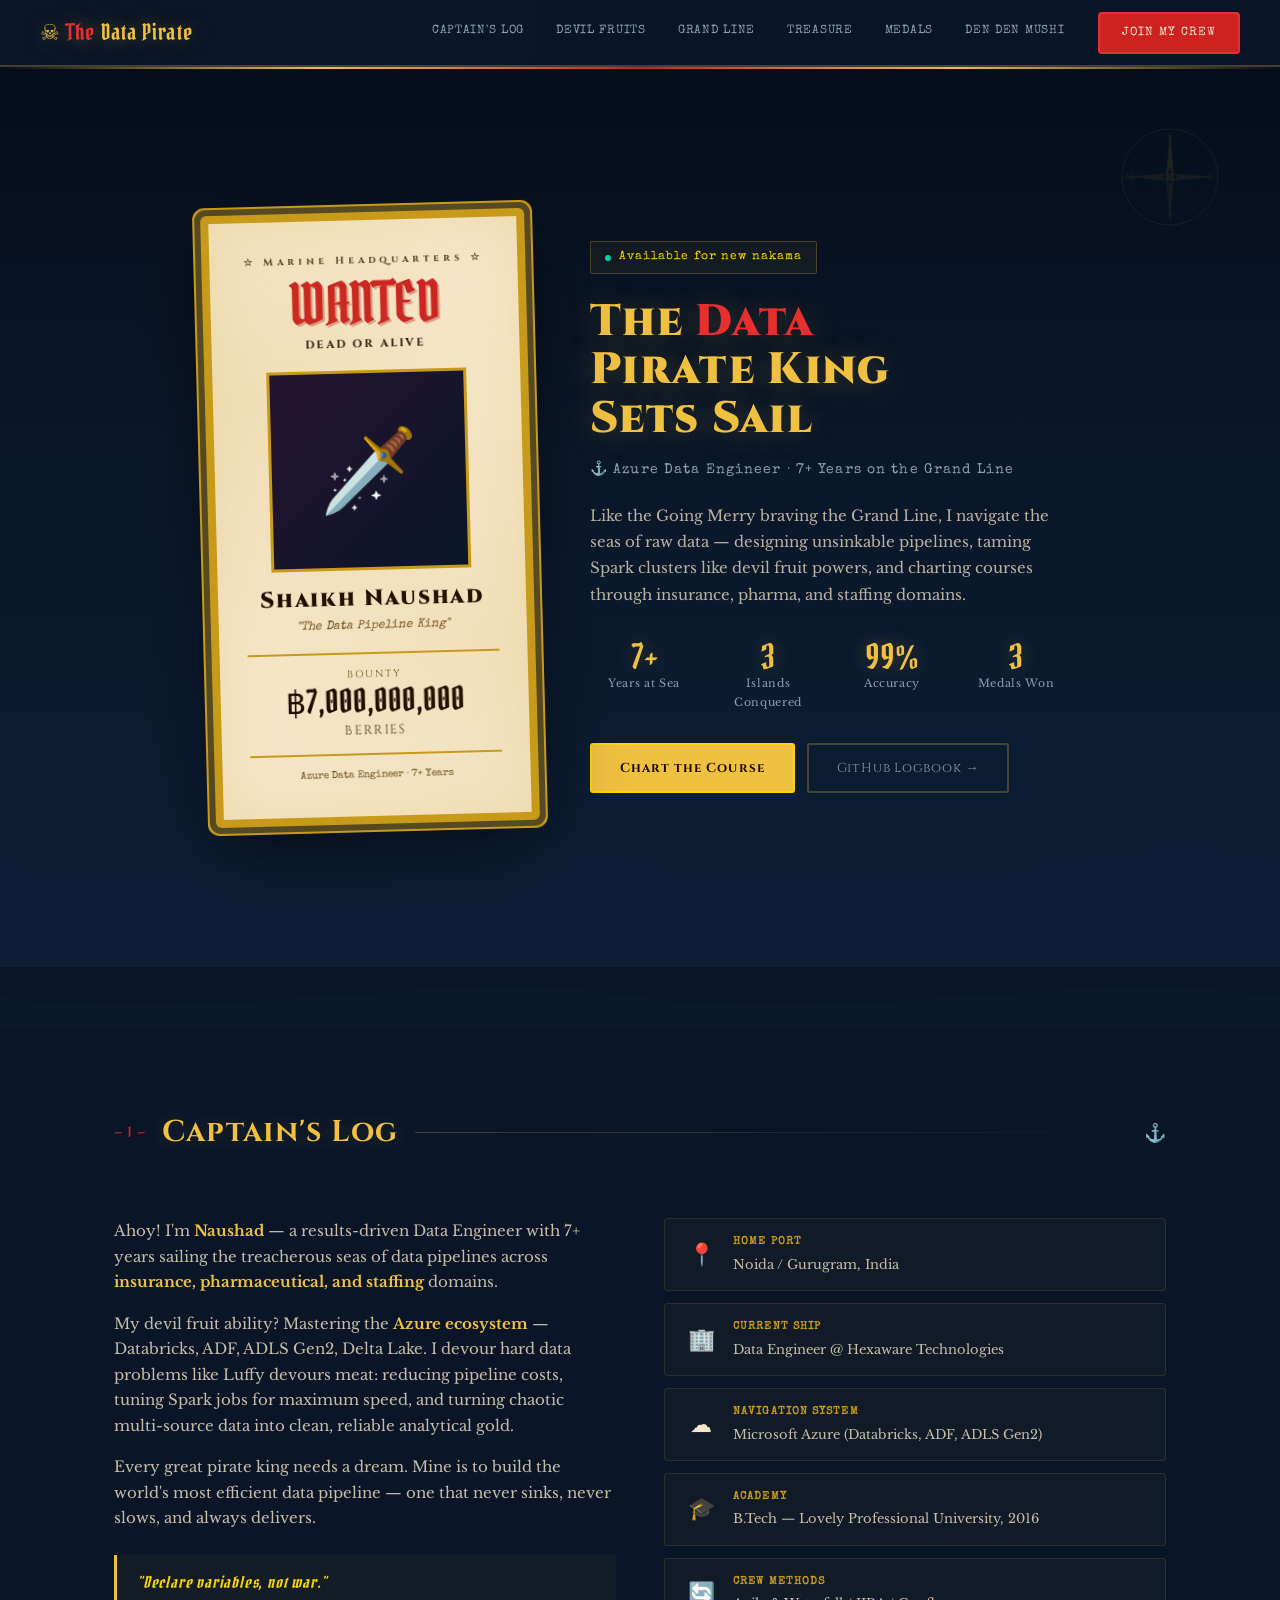
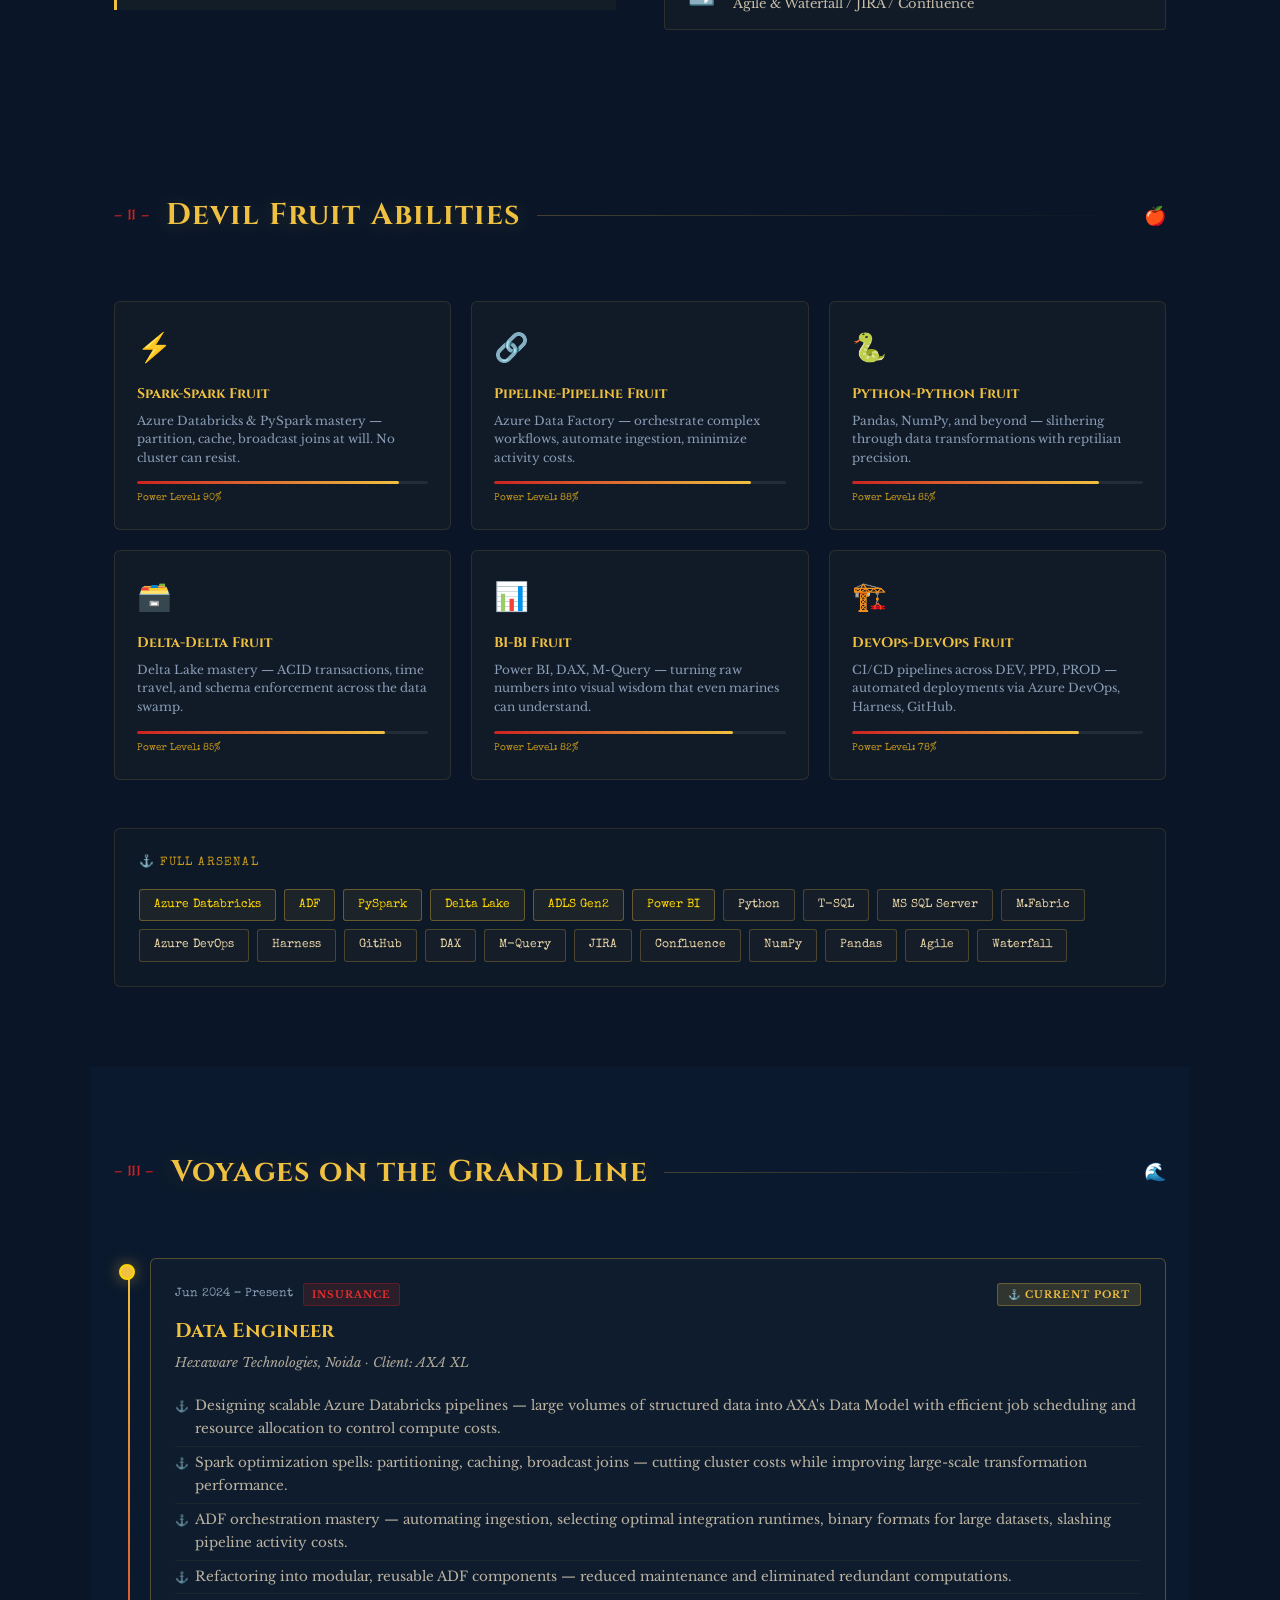
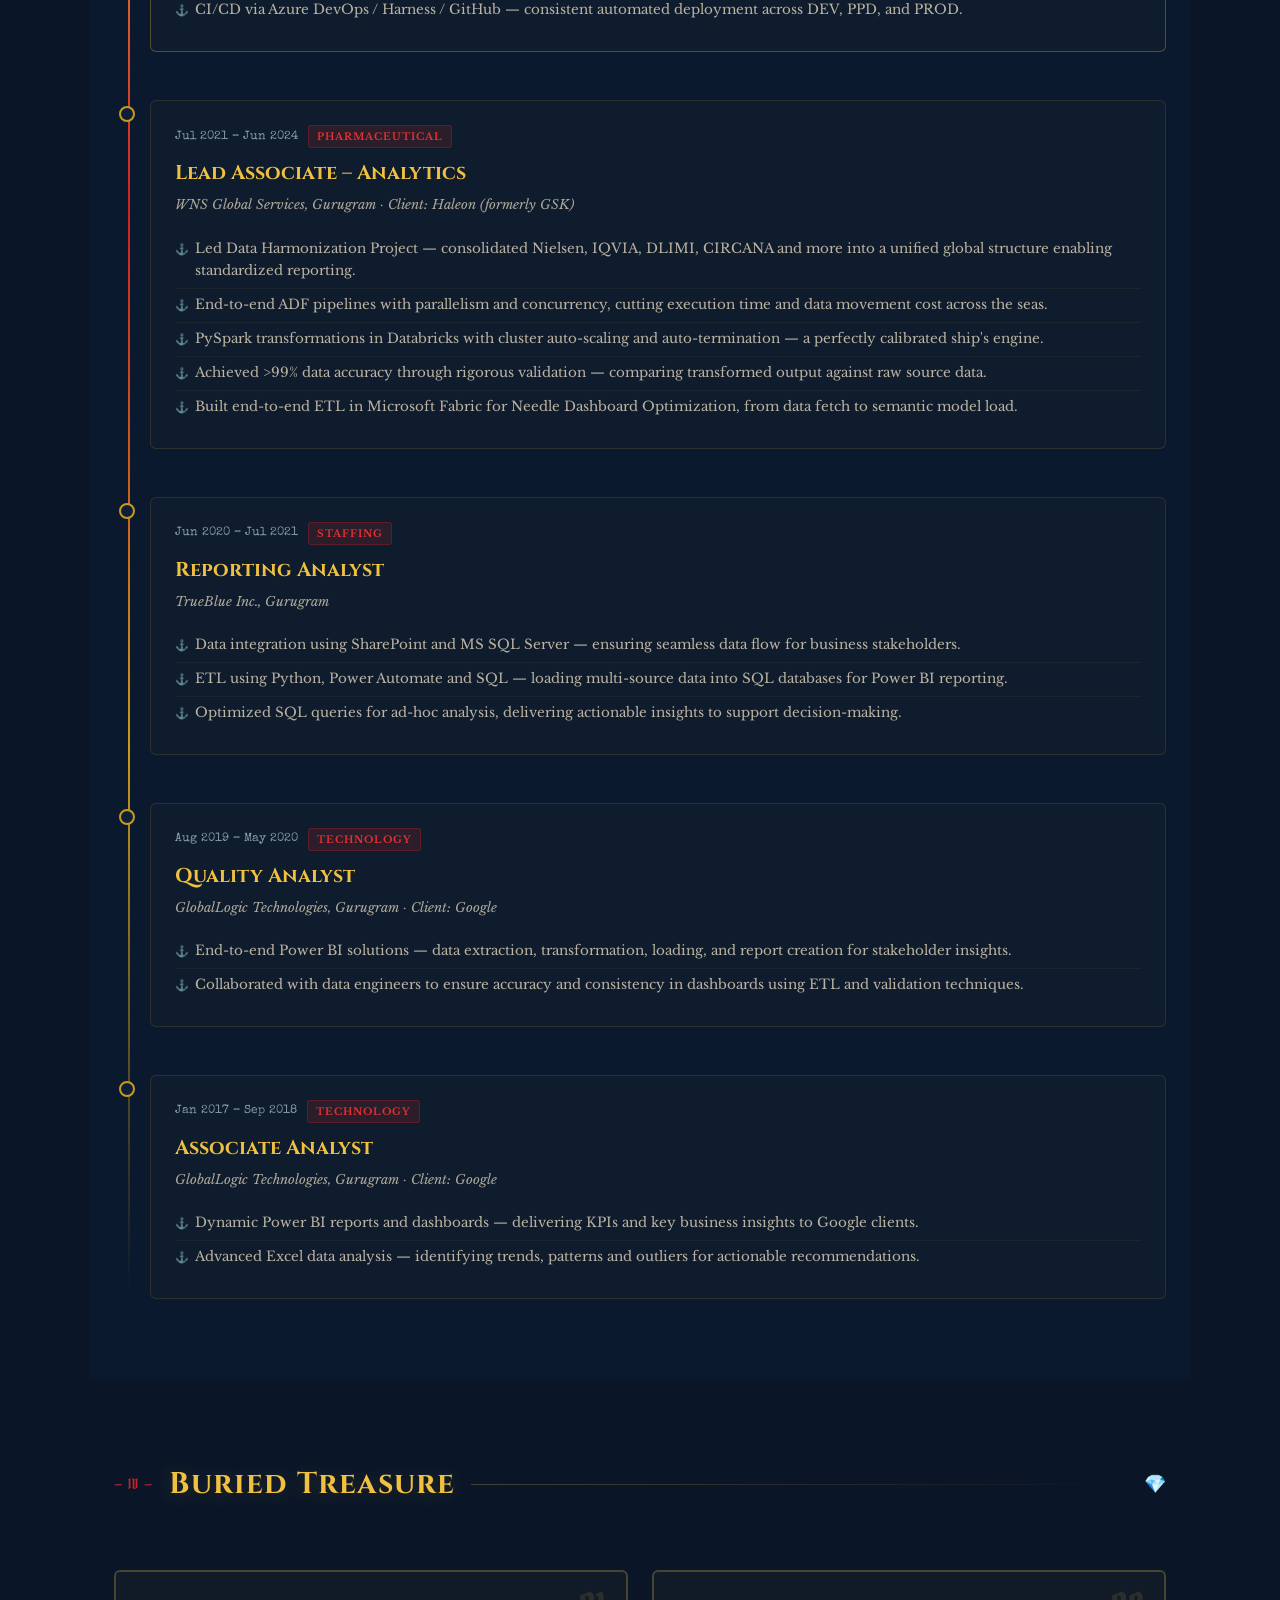
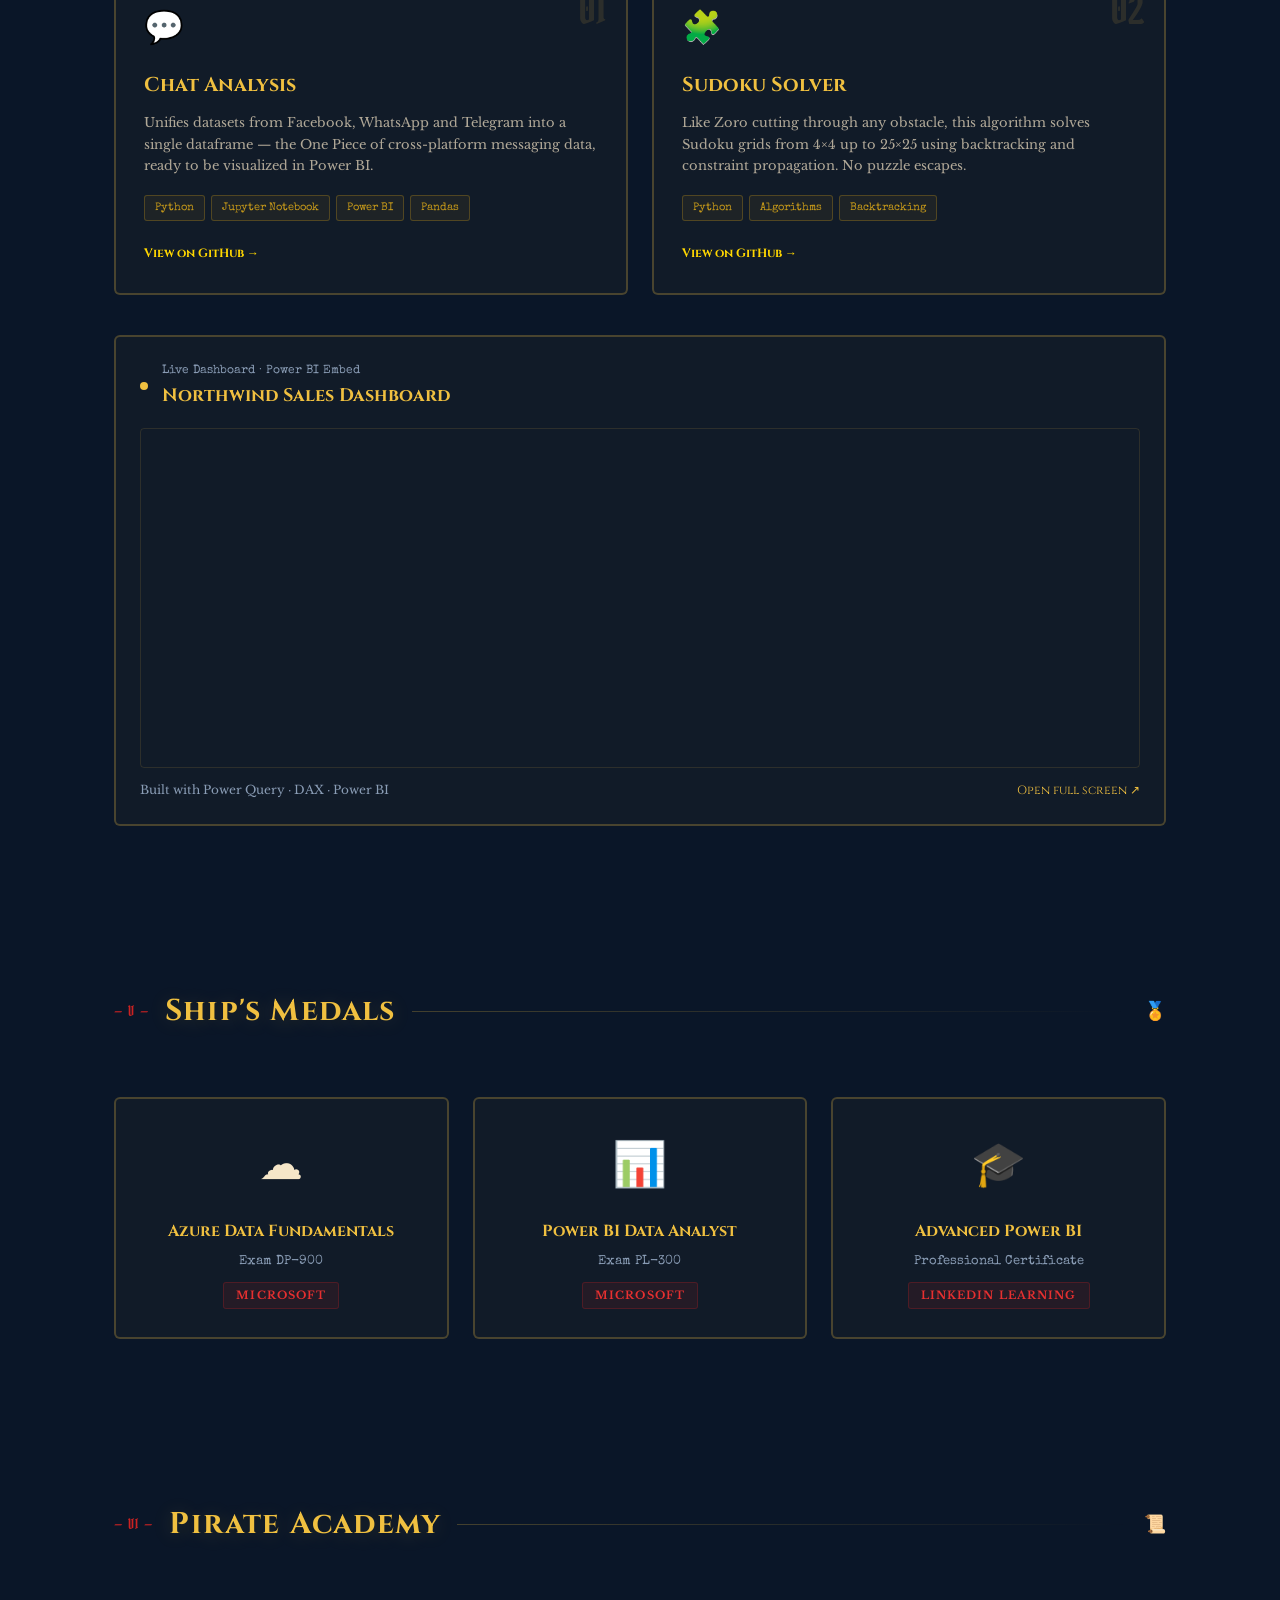
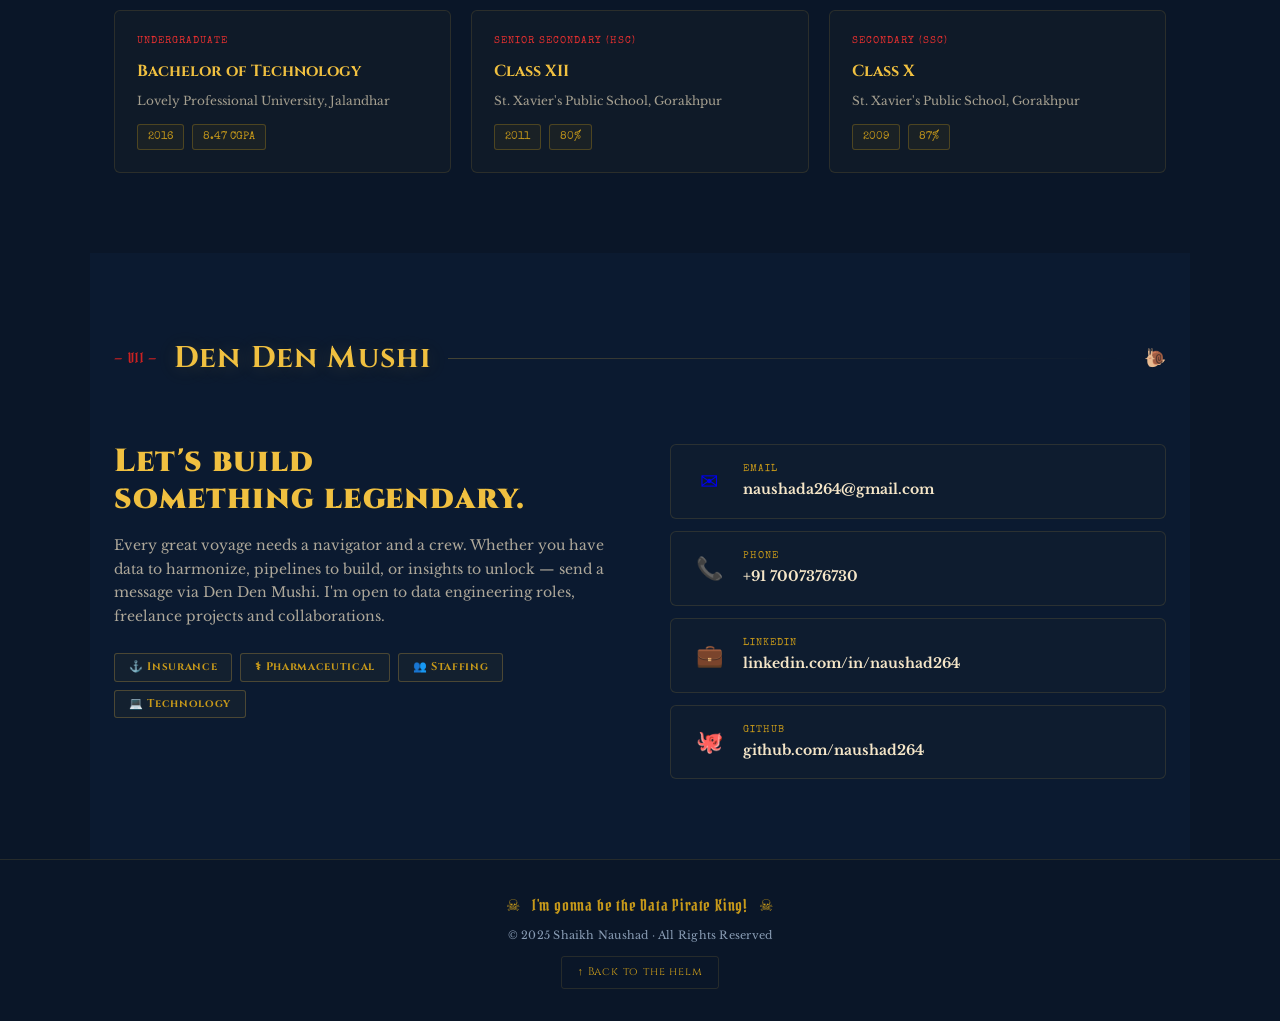
==== index.html @ 05933a2a "Add files via upload" ====
<!DOCTYPE html>
<html lang="en">
<head>
  <meta charset="UTF-8"/>
  <meta name="viewport" content="width=device-width, initial-scale=1.0"/>
  <title>Shaikh Naushad — The Data Pirate</title>
  <link href="https://fonts.googleapis.com/css2?family=Pirata+One&family=Cinzel:wght@400;600;700;900&family=Libre+Baskerville:ital,wght@0,400;0,700;1,400&family=Special+Elite&display=swap" rel="stylesheet"/>
  <style>
    *, *::before, *::after { box-sizing: border-box; margin: 0; padding: 0; }

    :root {
      --ocean:      #0a1628;
      --ocean2:     #0d1f38;
      --ocean3:     #122748;
      --gold:       #f0c040;
      --gold2:      #ffd700;
      --gold3:      #c89a1a;
      --red:        #cc2222;
      --red2:       #e63030;
      --cream:      #f5e6c8;
      --cream2:     #e8d5a8;
      --parchment:  #d4b878;
      --ink:        #1a0a00;
      --muted:      #8a9db5;
      --border:     rgba(240,192,64,0.25);
      --border2:    rgba(240,192,64,0.12);
    }

    html { scroll-behavior: smooth; }

    body {
      background: var(--ocean);
      color: var(--cream);
      font-family: 'Libre Baskerville', serif;
      font-size: 15px;
      line-height: 1.7;
      overflow-x: hidden;
    }

    /* Ocean wave background pattern */
    body::before {
      content: '';
      position: fixed; inset: 0; z-index: 0;
      background:
        radial-gradient(ellipse at 20% 0%, rgba(240,192,64,0.07) 0%, transparent 50%),
        radial-gradient(ellipse at 80% 100%, rgba(204,34,34,0.08) 0%, transparent 50%);
      pointer-events: none;
    }

    /* Repeating wave lines */
    body::after {
      content: '';
      position: fixed; inset: 0; z-index: 0;
      background-image: repeating-linear-gradient(
        -45deg,
        transparent,
        transparent 40px,
        rgba(240,192,64,0.015) 40px,
        rgba(240,192,64,0.015) 42px
      );
      pointer-events: none;
    }

    /* ── NAV: Captain's Log ── */
    nav {
      position: sticky; top: 0; z-index: 100;
      background: rgba(10,22,40,0.95);
      backdrop-filter: blur(16px);
      border-bottom: 2px solid var(--border);
      padding: 0 40px;
      display: flex; align-items: center; gap: 6px;
    }
    nav::before {
      content: '';
      position: absolute; bottom: -4px; left: 0; right: 0;
      height: 2px;
      background: linear-gradient(90deg, transparent, var(--gold), var(--red), var(--gold), transparent);
    }
    .nav-brand {
      font-family: 'Pirata One', cursive;
      font-size: 22px; color: var(--gold);
      letter-spacing: 0.05em; margin-right: auto;
      text-shadow: 0 0 20px rgba(240,192,64,0.4);
      padding: 14px 0;
    }
    .nav-brand em { color: var(--red2); font-style: normal; }
    .nav-links { display: flex; gap: 0; }
    .nav-links a {
      font-family: 'Special Elite', cursive;
      font-size: 12px; color: var(--muted);
      text-decoration: none; padding: 16px 16px;
      letter-spacing: 0.06em; text-transform: uppercase;
      border-bottom: 3px solid transparent;
      transition: all 0.2s;
    }
    .nav-links a:hover { color: var(--gold); border-bottom-color: var(--gold); }
    .nav-cta {
      font-family: 'Special Elite', cursive;
      background: var(--red); color: var(--cream);
      padding: 9px 22px; border-radius: 4px; text-decoration: none;
      font-size: 12px; letter-spacing: 0.08em; text-transform: uppercase;
      border: 2px solid var(--red2); margin-left: 12px;
      transition: all 0.2s;
    }
    .nav-cta:hover { background: var(--red2); transform: translateY(-1px); box-shadow: 0 4px 20px rgba(204,34,34,0.4); }

    /* ── SECTION UTILITY ── */
    section {
      position: relative; z-index: 1;
      max-width: 1100px; margin: 0 auto;
      padding: 80px 24px;
    }

    .sec-header {
      display: flex; align-items: center; gap: 16px; margin-bottom: 60px;
    }
    .sec-num {
      font-family: 'Pirata One', cursive;
      font-size: 14px; color: var(--red);
      letter-spacing: 0.1em;
    }
    .sec-title {
      font-family: 'Cinzel', serif;
      font-size: 30px; font-weight: 700; color: var(--gold);
      text-shadow: 0 2px 20px rgba(240,192,64,0.2);
      letter-spacing: 0.04em;
    }
    .sec-line {
      flex: 1; height: 1px;
      background: linear-gradient(90deg, var(--border), transparent);
    }
    .sec-ornament {
      color: var(--gold3); font-size: 18px;
    }

    /* ── HERO: WANTED POSTER ── */
    .hero-section {
      position: relative; z-index: 1;
      min-height: 100vh;
      display: flex; align-items: center; justify-content: center;
      padding: 60px 24px;
      overflow: hidden;
    }

    /* Ocean background for hero */
    .hero-ocean {
      position: absolute; inset: 0;
      background: linear-gradient(180deg, #050d1a 0%, #0a1628 40%, #0d1f38 100%);
    }
    .hero-ocean-waves {
      position: absolute; bottom: 0; left: 0; right: 0; height: 200px;
      background: url("data:image/svg+xml,%3Csvg xmlns='http://www.w3.org/2000/svg' viewBox='0 0 1200 120' preserveAspectRatio='none'%3E%3Cpath d='M0,60 C150,100 350,0 600,60 C850,120 1050,20 1200,60 L1200,120 L0,120 Z' fill='rgba(13,31,56,0.8)'/%3E%3C/svg%3E") no-repeat bottom center;
      background-size: cover;
    }

    /* Compass rose */
    .compass {
      position: absolute; top: 60px; right: 60px;
      width: 100px; height: 100px; opacity: 0.12;
      animation: spin 60s linear infinite;
    }
    @keyframes spin { to { transform: rotate(360deg); } }
    .compass svg { width: 100%; height: 100%; }

    .hero-inner {
      position: relative; z-index: 2;
      display: flex; align-items: center; gap: 60px;
      max-width: 1000px; flex-wrap: wrap; justify-content: center;
    }

    /* Wanted Poster */
    .wanted-poster {
      background: var(--cream);
      color: var(--ink);
      border: 6px solid var(--gold3);
      border-radius: 4px;
      padding: 32px 28px;
      width: 320px; flex-shrink: 0;
      box-shadow:
        0 0 0 2px var(--gold3),
        0 0 0 8px rgba(10,22,40,0.6),
        0 0 0 10px var(--gold3),
        0 30px 80px rgba(0,0,0,0.6),
        inset 0 0 60px rgba(200,154,26,0.15);
      text-align: center;
      position: relative;
      transform: rotate(-1.5deg);
      transition: transform 0.3s;
    }
    .wanted-poster:hover { transform: rotate(0deg) scale(1.02); }

    /* Aged paper texture */
    .wanted-poster::before {
      content: '';
      position: absolute; inset: 0;
      background:
        radial-gradient(circle at 20% 30%, rgba(200,154,26,0.1) 0%, transparent 50%),
        radial-gradient(circle at 80% 70%, rgba(200,154,26,0.08) 0%, transparent 50%);
      pointer-events: none;
    }

    .poster-marine { font-family: 'Cinzel', serif; font-size: 10px; font-weight: 700; letter-spacing: 0.4em; color: #4a3a1a; margin-bottom: 6px; }
    .poster-wanted { font-family: 'Pirata One', cursive; font-size: 56px; color: var(--red); line-height: 1; margin-bottom: 4px; text-shadow: 2px 2px 0 rgba(150,0,0,0.3); }
    .poster-doa { font-family: 'Cinzel', serif; font-size: 11px; font-weight: 700; letter-spacing: 0.2em; color: var(--ink); margin-bottom: 16px; }

    .poster-photo {
      width: 200px; height: 200px; margin: 0 auto 16px;
      border: 3px solid var(--gold3);
      background: linear-gradient(135deg, #1a0a2e 0%, #0a1628 100%);
      display: flex; align-items: center; justify-content: center;
      font-size: 80px; overflow: hidden; position: relative;
    }
    .poster-photo::after {
      content: '';
      position: absolute; inset: 0;
      background: linear-gradient(135deg, rgba(240,192,64,0.05), transparent);
    }

    .poster-name { font-family: 'Cinzel', serif; font-size: 22px; font-weight: 900; color: var(--ink); letter-spacing: 0.08em; line-height: 1.2; margin-bottom: 4px; }
    .poster-alias { font-family: 'Special Elite', cursive; font-size: 12px; color: #6a4a1a; margin-bottom: 16px; font-style: italic; }

    .poster-divider { border: none; border-top: 2px solid var(--gold3); margin: 12px 0; }

    .poster-bounty-label { font-family: 'Cinzel', serif; font-size: 10px; letter-spacing: 0.2em; color: #6a4a1a; }
    .poster-bounty { font-family: 'Pirata One', cursive; font-size: 32px; color: var(--ink); line-height: 1.1; }
    .poster-currency { font-size: 13px; color: #4a3a1a; font-family: 'Cinzel', serif; letter-spacing: 0.1em; }

    /* Hero text side */
    .hero-text { max-width: 480px; }
    .hero-badge {
      display: inline-flex; align-items: center; gap: 8px;
      font-family: 'Special Elite', cursive; font-size: 12px;
      color: var(--teal, #00d4aa); letter-spacing: 0.08em;
      border: 1px solid rgba(0,212,170,0.4); padding: 5px 14px; border-radius: 2px;
      margin-bottom: 24px; color: var(--gold2);
      border-color: var(--border); background: rgba(240,192,64,0.05);
    }
    .hero-badge-dot { width: 6px; height: 6px; border-radius: 50%; background: #00d4aa; animation: pulse 2s infinite; }

    .hero-heading {
      font-family: 'Cinzel', serif;
      font-size: clamp(28px, 4vw, 44px); font-weight: 900;
      line-height: 1.1; margin-bottom: 16px;
      color: var(--gold);
      text-shadow: 0 2px 30px rgba(240,192,64,0.25);
      letter-spacing: 0.03em;
    }
    .hero-heading .red { color: var(--red2); }

    .hero-subtitle {
      font-family: 'Special Elite', cursive;
      font-size: 14px; color: var(--muted);
      letter-spacing: 0.08em; margin-bottom: 20px;
    }
    .hero-desc { font-size: 15px; color: rgba(245,230,200,0.75); line-height: 1.75; margin-bottom: 32px; }

    .hero-stats {
      display: grid; grid-template-columns: repeat(4, 1fr);
      gap: 16px; margin-bottom: 32px;
    }
    .hero-stat { text-align: center; }
    .hero-stat-num {
      font-family: 'Pirata One', cursive; font-size: 34px; color: var(--gold);
      line-height: 1; text-shadow: 0 0 20px rgba(240,192,64,0.3);
    }
    .hero-stat-label { font-size: 11px; color: var(--muted); letter-spacing: 0.06em; }

    .hero-btns { display: flex; gap: 12px; flex-wrap: wrap; }
    .btn-gold {
      background: var(--gold); color: var(--ink);
      padding: 12px 28px; border-radius: 3px; text-decoration: none;
      font-family: 'Cinzel', serif; font-weight: 700; font-size: 13px;
      letter-spacing: 0.08em; border: 2px solid var(--gold2);
      transition: all 0.2s;
    }
    .btn-gold:hover { background: var(--gold2); transform: translateY(-2px); box-shadow: 0 6px 24px rgba(240,192,64,0.4); }
    .btn-scroll {
      border: 2px solid var(--border); color: var(--muted);
      padding: 12px 28px; border-radius: 3px; text-decoration: none;
      font-family: 'Cinzel', serif; font-size: 13px; letter-spacing: 0.06em;
      transition: all 0.2s;
    }
    .btn-scroll:hover { border-color: var(--gold); color: var(--gold); }

    /* ── WAVE DIVIDER ── */
    .wave-divider {
      position: relative; z-index: 1;
      width: 100%; overflow: hidden; line-height: 0;
      height: 60px;
    }
    .wave-divider svg { display: block; width: 100%; height: 60px; }

    /* ── ABOUT ── */
    .about-grid {
      display: grid; grid-template-columns: 1fr 1fr; gap: 48px; align-items: start;
    }
    .about-text p { margin-bottom: 16px; color: rgba(245,230,200,0.8); }
    .about-text strong { color: var(--gold); font-weight: 700; }
    .quote-block {
      border-left: 3px solid var(--gold);
      padding: 14px 20px; margin-top: 24px;
      background: rgba(240,192,64,0.04);
      font-style: italic; font-size: 16px; color: var(--gold2);
      font-family: 'Pirata One', cursive; letter-spacing: 0.05em;
    }

    .info-cards { display: flex; flex-direction: column; gap: 12px; }
    .info-card {
      display: flex; align-items: center; gap: 14px;
      padding: 14px 18px;
      border: 1px solid var(--border2); border-radius: 4px;
      background: rgba(240,192,64,0.03);
      transition: all 0.25s;
    }
    .info-card:hover { border-color: var(--border); background: rgba(240,192,64,0.06); transform: translateX(4px); }
    .info-icon { font-size: 22px; flex-shrink: 0; width: 36px; text-align: center; }
    .info-card h4 { font-family: 'Special Elite', cursive; font-size: 11px; color: var(--gold3); letter-spacing: 0.1em; text-transform: uppercase; margin-bottom: 2px; }
    .info-card p { font-size: 13px; color: rgba(245,230,200,0.8); margin: 0; }

    /* ── SKILLS: Devil Fruit Abilities ── */
    #skills { background: transparent; }

    .devil-fruits {
      display: grid; grid-template-columns: repeat(3, 1fr); gap: 20px;
      margin-bottom: 48px;
    }
    .devil-fruit {
      border: 1px solid var(--border2); border-radius: 6px;
      padding: 22px; background: rgba(240,192,64,0.03);
      transition: all 0.3s; position: relative; overflow: hidden;
    }
    .devil-fruit::before {
      content: '';
      position: absolute; top: 0; left: 0; right: 0; height: 2px;
      background: linear-gradient(90deg, var(--red), var(--gold));
      transform: scaleX(0); transform-origin: left; transition: transform 0.3s;
    }
    .devil-fruit:hover { border-color: var(--border); transform: translateY(-3px); background: rgba(240,192,64,0.06); }
    .devil-fruit:hover::before { transform: scaleX(1); }

    .fruit-icon { font-size: 28px; margin-bottom: 10px; }
    .fruit-name { font-family: 'Cinzel', serif; font-size: 14px; font-weight: 700; color: var(--gold); margin-bottom: 6px; }
    .fruit-desc { font-size: 12px; color: var(--muted); margin-bottom: 14px; line-height: 1.55; }

    .fruit-bar { height: 3px; background: rgba(255,255,255,0.07); border-radius: 2px; overflow: hidden; }
    .fruit-fill {
      height: 100%; width: 0; border-radius: 2px;
      background: linear-gradient(90deg, var(--red), var(--gold));
      transition: width 1.4s cubic-bezier(0.4,0,0.2,1);
    }

    /* Tag cloud */
    .tech-scroll {
      border: 1px solid var(--border2); border-radius: 6px;
      padding: 24px; background: rgba(240,192,64,0.02);
    }
    .tech-scroll-title {
      font-family: 'Special Elite', cursive; font-size: 12px;
      color: var(--gold3); letter-spacing: 0.1em; text-transform: uppercase;
      margin-bottom: 16px;
    }
    .tech-tags { display: flex; flex-wrap: wrap; gap: 8px; }
    .tech-tag {
      font-family: 'Special Elite', cursive; font-size: 12px;
      border: 1px solid var(--border); color: var(--cream2);
      padding: 5px 14px; border-radius: 3px; cursor: default;
      transition: all 0.2s; background: rgba(240,192,64,0.03);
    }
    .tech-tag:hover { border-color: var(--gold); color: var(--gold); background: rgba(240,192,64,0.08); }
    .tech-tag.strong { color: var(--gold2); border-color: rgba(240,192,64,0.35); background: rgba(240,192,64,0.06); }

    /* ── EXPERIENCE: The Grand Line ── */
    #experience { background: rgba(13,31,56,0.4); }

    .grand-line {
      position: relative;
      padding-left: 36px;
    }
    .grand-line::before {
      content: '';
      position: absolute; left: 14px; top: 8px; bottom: 8px; width: 2px;
      background: linear-gradient(180deg, var(--gold), var(--red), var(--gold3), transparent);
    }

    .voyage-stop {
      position: relative; margin-bottom: 48px;
    }
    .voyage-stop:last-child { margin-bottom: 0; }

    .voyage-dot {
      position: absolute; left: -31px; top: 6px;
      width: 16px; height: 16px; border-radius: 50%;
      border: 2px solid var(--gold3); background: var(--ocean2);
      transition: all 0.3s;
    }
    .voyage-dot.current { background: var(--gold); border-color: var(--gold2); box-shadow: 0 0 16px rgba(240,192,64,0.5); animation: glow 2s ease-in-out infinite; }
    @keyframes glow { 0%,100% { box-shadow: 0 0 8px rgba(240,192,64,0.4); } 50% { box-shadow: 0 0 24px rgba(240,192,64,0.8); } }

    .voyage-card {
      border: 1px solid var(--border2); border-radius: 6px;
      padding: 24px; background: rgba(240,192,64,0.025);
      transition: all 0.3s;
    }
    .voyage-card:hover { border-color: var(--border); background: rgba(240,192,64,0.05); }
    .voyage-card.current-card { border-color: rgba(240,192,64,0.3); }

    .voyage-meta { display: flex; gap: 10px; align-items: center; margin-bottom: 8px; flex-wrap: wrap; }
    .voyage-period { font-family: 'Special Elite', cursive; font-size: 12px; color: var(--muted); }
    .voyage-domain {
      font-size: 10px; font-weight: 700; letter-spacing: 0.1em; text-transform: uppercase;
      background: rgba(204,34,34,0.15); border: 1px solid rgba(204,34,34,0.3);
      color: var(--red2); padding: 2px 8px; border-radius: 3px;
    }
    .voyage-badge {
      font-size: 10px; font-weight: 700; letter-spacing: 0.1em; text-transform: uppercase;
      background: rgba(240,192,64,0.15); border: 1px solid rgba(240,192,64,0.3);
      color: var(--gold); padding: 2px 10px; border-radius: 3px; margin-left: auto;
    }

    .voyage-role { font-family: 'Cinzel', serif; font-size: 20px; font-weight: 700; color: var(--gold); margin-bottom: 4px; }
    .voyage-company { font-size: 13px; color: rgba(245,230,200,0.7); margin-bottom: 16px; font-style: italic; }

    .voyage-points { list-style: none; }
    .voyage-points li {
      font-size: 13.5px; color: rgba(245,230,200,0.75);
      padding: 5px 0 5px 20px; position: relative; border-bottom: 1px solid rgba(240,192,64,0.05);
    }
    .voyage-points li:last-child { border-bottom: none; }
    .voyage-points li::before { content: '⚓'; position: absolute; left: 0; font-size: 11px; top: 7px; }

    /* ── PROJECTS: Treasure Chest ── */
    .treasure-grid {
      display: grid; grid-template-columns: 1fr 1fr; gap: 24px; margin-bottom: 40px;
    }
    .treasure-card {
      border: 2px solid var(--border); border-radius: 6px;
      padding: 28px; background: rgba(240,192,64,0.03);
      position: relative; overflow: hidden; transition: all 0.3s;
    }
    .treasure-card::before {
      content: '';
      position: absolute; inset: 0;
      background: linear-gradient(135deg, rgba(240,192,64,0.04), transparent);
      opacity: 0; transition: opacity 0.3s;
    }
    .treasure-card:hover { border-color: rgba(240,192,64,0.5); transform: translateY(-4px); box-shadow: 0 16px 50px rgba(0,0,0,0.4); }
    .treasure-card:hover::before { opacity: 1; }

    .treasure-num {
      font-family: 'Pirata One', cursive; font-size: 42px;
      color: rgba(240,192,64,0.12); position: absolute; top: 16px; right: 20px;
      line-height: 1;
    }
    .treasure-icon { font-size: 32px; margin-bottom: 14px; }
    .treasure-title { font-family: 'Cinzel', serif; font-size: 20px; font-weight: 700; color: var(--gold); margin-bottom: 10px; }
    .treasure-desc { font-size: 13px; color: rgba(245,230,200,0.7); line-height: 1.65; margin-bottom: 18px; }
    .treasure-tech { display: flex; flex-wrap: wrap; gap: 6px; margin-bottom: 18px; }
    .treasure-tech span {
      font-family: 'Special Elite', cursive; font-size: 11px;
      color: var(--gold3); border: 1px solid rgba(200,154,26,0.3);
      background: rgba(200,154,26,0.07); padding: 3px 10px; border-radius: 3px;
    }
    .treasure-link {
      font-family: 'Cinzel', serif; font-size: 12px; font-weight: 700;
      color: var(--gold2); text-decoration: none;
      display: inline-flex; align-items: center; gap: 6px;
      transition: gap 0.2s;
    }
    .treasure-link:hover { gap: 10px; }

    /* Power BI */
    .powerbi-treasure {
      border: 2px solid var(--border); border-radius: 6px;
      padding: 24px; background: rgba(240,192,64,0.03);
    }
    .powerbi-header-op {
      display: flex; align-items: center; gap: 14px; margin-bottom: 16px;
    }
    .powerbi-dot-op { width: 8px; height: 8px; border-radius: 50%; background: var(--gold); animation: pulse 2s infinite; }
    .powerbi-label-op { font-family: 'Special Elite', cursive; font-size: 12px; color: var(--muted); }
    .powerbi-title-op { font-family: 'Cinzel', serif; font-size: 18px; font-weight: 700; color: var(--gold); }
    .powerbi-iframe-wrap { width: 100%; height: 340px; border-radius: 4px; overflow: hidden; border: 1px solid var(--border2); }
    .powerbi-iframe-wrap iframe { width: 100%; height: 100%; border: none; }
    .powerbi-footer-op { display: flex; justify-content: space-between; align-items: center; margin-top: 12px; font-size: 12px; color: var(--muted); }
    .powerbi-footer-op a { color: var(--gold); text-decoration: none; font-family: 'Cinzel', serif; font-size: 12px; }
    .powerbi-footer-op a:hover { text-decoration: underline; }

    /* ── CERTIFICATIONS: Ship's Medals ── */
    .medals-grid {
      display: grid; grid-template-columns: repeat(3, 1fr); gap: 24px;
    }
    .medal-card {
      border: 2px solid var(--border); border-radius: 6px;
      padding: 28px; text-align: center;
      background: rgba(240,192,64,0.03);
      transition: all 0.3s; position: relative; overflow: hidden;
    }
    .medal-card::after {
      content: '';
      position: absolute; inset: 0;
      background: radial-gradient(circle at 50% 0%, rgba(240,192,64,0.08), transparent 60%);
      opacity: 0; transition: opacity 0.3s;
    }
    .medal-card:hover { border-color: rgba(240,192,64,0.5); transform: translateY(-4px); box-shadow: 0 12px 40px rgba(0,0,0,0.4); }
    .medal-card:hover::after { opacity: 1; }

    .medal-icon { font-size: 44px; margin-bottom: 16px; display: block; }
    .medal-name { font-family: 'Cinzel', serif; font-size: 16px; font-weight: 700; color: var(--gold); margin-bottom: 6px; }
    .medal-exam { font-size: 13px; color: var(--muted); margin-bottom: 8px; font-family: 'Special Elite', cursive; }
    .medal-issuer {
      display: inline-block; font-size: 11px; font-weight: 700; letter-spacing: 0.1em;
      text-transform: uppercase; color: var(--red2);
      background: rgba(204,34,34,0.1); border: 1px solid rgba(204,34,34,0.25);
      padding: 3px 12px; border-radius: 3px;
    }

    /* ── EDUCATION ── */
    .edu-scrolls { display: grid; grid-template-columns: repeat(3, 1fr); gap: 20px; }
    .edu-scroll {
      border: 1px solid var(--border2); border-radius: 6px;
      padding: 22px; background: rgba(240,192,64,0.025);
      transition: all 0.3s;
    }
    .edu-scroll:hover { border-color: var(--border); transform: translateY(-2px); }
    .edu-type-label { font-family: 'Special Elite', cursive; font-size: 10px; color: var(--red2); letter-spacing: 0.1em; text-transform: uppercase; margin-bottom: 8px; }
    .edu-degree { font-family: 'Cinzel', serif; font-size: 16px; font-weight: 700; color: var(--gold); margin-bottom: 6px; }
    .edu-school { font-size: 12px; color: rgba(245,230,200,0.65); margin-bottom: 12px; }
    .edu-badges { display: flex; gap: 8px; flex-wrap: wrap; }
    .edu-badge {
      font-family: 'Special Elite', cursive; font-size: 11px;
      color: var(--gold3); border: 1px solid rgba(200,154,26,0.3);
      background: rgba(200,154,26,0.06); padding: 3px 10px; border-radius: 3px;
    }

    /* ── CONTACT ── ── Den Den Mushi ── */
    #contact { background: rgba(13,31,56,0.5); }
    .contact-grid { display: grid; grid-template-columns: 1fr 1fr; gap: 60px; align-items: start; }
    .contact-left h3 {
      font-family: 'Cinzel', serif; font-size: 32px; font-weight: 900;
      color: var(--gold); line-height: 1.15; margin-bottom: 16px;
      letter-spacing: 0.03em;
    }
    .contact-left p { font-size: 14px; color: rgba(245,230,200,0.7); line-height: 1.7; margin-bottom: 24px; }
    .domain-tags { display: flex; flex-wrap: wrap; gap: 8px; }
    .domain-tag {
      font-family: 'Cinzel', serif; font-size: 11px; font-weight: 700;
      color: var(--gold3); border: 1px solid var(--border);
      padding: 4px 14px; border-radius: 3px; letter-spacing: 0.06em;
      background: rgba(240,192,64,0.04); transition: all 0.2s;
    }
    .domain-tag:hover { border-color: var(--gold); color: var(--gold); background: rgba(240,192,64,0.08); }

    .contact-links { display: flex; flex-direction: column; gap: 12px; }
    .contact-link {
      display: flex; align-items: center; gap: 16px;
      border: 1px solid var(--border2); border-radius: 6px;
      padding: 16px 20px; text-decoration: none;
      background: rgba(240,192,64,0.02); transition: all 0.3s;
    }
    .contact-link:hover { border-color: var(--border); background: rgba(240,192,64,0.06); transform: translateX(4px); }
    .cl-icon { font-size: 22px; flex-shrink: 0; width: 36px; text-align: center; }
    .cl-label { font-family: 'Special Elite', cursive; font-size: 10px; color: var(--gold3); letter-spacing: 0.1em; text-transform: uppercase; }
    .cl-val { font-size: 14px; color: var(--cream); font-weight: 700; }

    /* ── FOOTER ── */
    footer {
      position: relative; z-index: 1;
      text-align: center; padding: 32px 24px;
      border-top: 1px solid var(--border2);
      font-family: 'Pirata One', cursive;
      font-size: 16px; color: var(--gold3);
      letter-spacing: 0.05em;
    }
    .footer-sub { font-family: 'Libre Baskerville', serif; font-size: 11px; color: var(--muted); margin-top: 6px; letter-spacing: 0.02em; }
    .footer-back {
      display: inline-block; margin-top: 12px;
      font-family: 'Cinzel', serif; font-size: 11px;
      color: var(--gold3); text-decoration: none;
      border: 1px solid var(--border2); padding: 6px 16px; border-radius: 3px;
      transition: all 0.2s;
    }
    .footer-back:hover { border-color: var(--gold); color: var(--gold); }

    /* ── ANIMATIONS ── */
    @keyframes pulse { 0%,100% { opacity:1; transform:scale(1); } 50% { opacity:0.5; transform:scale(0.8); } }

    .reveal { opacity: 0; transform: translateY(20px); transition: opacity 0.6s, transform 0.6s; }
    .reveal.visible { opacity: 1; transform: none; }

    /* ── RESPONSIVE ── */
    @media (max-width: 900px) {
      .devil-fruits { grid-template-columns: 1fr 1fr; }
      .about-grid { grid-template-columns: 1fr; }
      .treasure-grid { grid-template-columns: 1fr; }
      .medals-grid { grid-template-columns: 1fr; }
      .edu-scrolls { grid-template-columns: 1fr; }
      .contact-grid { grid-template-columns: 1fr; gap: 40px; }
      .hero-inner { gap: 40px; }
      .nav-links { display: none; }
    }
    @media (max-width: 600px) {
      .devil-fruits { grid-template-columns: 1fr; }
      .wanted-poster { width: 280px; }
      .hero-stats { grid-template-columns: repeat(2, 1fr); }
      .hero-heading { font-size: 28px; }
      .sec-title { font-size: 22px; }
    }
  </style>
</head>
<body>

  <!-- NAV -->
  <nav>
    <div class="nav-brand">☠ <em>The</em> Data Pirate</div>
    <div class="nav-links">
      <a href="#about">Captain's Log</a>
      <a href="#skills">Devil Fruits</a>
      <a href="#experience">Grand Line</a>
      <a href="#projects">Treasure</a>
      <a href="#certifications">Medals</a>
      <a href="#contact">Den Den Mushi</a>
    </div>
    <a href="mailto:naushada264@gmail.com" class="nav-cta">Join My Crew</a>
  </nav>

  <!-- ── HERO ── -->
  <div class="hero-section">
    <div class="hero-ocean"></div>
    <div class="hero-ocean-waves"></div>

    <!-- Compass rose -->
    <div class="compass">
      <svg viewBox="0 0 100 100" fill="none" xmlns="http://www.w3.org/2000/svg">
        <circle cx="50" cy="50" r="48" stroke="#f0c040" stroke-width="1" stroke-opacity="0.6"/>
        <circle cx="50" cy="50" r="38" stroke="#f0c040" stroke-width="0.5" stroke-opacity="0.3"/>
        <line x1="50" y1="2" x2="50" y2="98" stroke="#f0c040" stroke-width="0.5" stroke-opacity="0.4"/>
        <line x1="2" y1="50" x2="98" y2="50" stroke="#f0c040" stroke-width="0.5" stroke-opacity="0.4"/>
        <line x1="15" y1="15" x2="85" y2="85" stroke="#f0c040" stroke-width="0.3" stroke-opacity="0.3"/>
        <line x1="85" y1="15" x2="15" y2="85" stroke="#f0c040" stroke-width="0.3" stroke-opacity="0.3"/>
        <polygon points="50,4 54,50 50,42 46,50" fill="#f0c040" opacity="0.8"/>
        <polygon points="50,96 54,50 50,58 46,50" fill="#f0c040" opacity="0.5"/>
        <polygon points="4,50 50,54 42,50 50,46" fill="#f0c040" opacity="0.5"/>
        <polygon points="96,50 50,54 58,50 50,46" fill="#f0c040" opacity="0.5"/>
        <text x="50" y="14" text-anchor="middle" font-size="8" fill="#f0c040" font-family="serif" opacity="0.8">N</text>
        <text x="50" y="92" text-anchor="middle" font-size="8" fill="#f0c040" font-family="serif" opacity="0.8">S</text>
        <text x="10" y="53" text-anchor="middle" font-size="8" fill="#f0c040" font-family="serif" opacity="0.8">W</text>
        <text x="91" y="53" text-anchor="middle" font-size="8" fill="#f0c040" font-family="serif" opacity="0.8">E</text>
        <circle cx="50" cy="50" r="4" fill="#f0c040" opacity="0.6"/>
      </svg>
    </div>

    <div class="hero-inner">
      <!-- Wanted Poster -->
      <div class="wanted-poster">
        <div class="poster-marine">☆ Marine Headquarters ☆</div>
        <div class="poster-wanted">WANTED</div>
        <div class="poster-doa">DEAD OR ALIVE</div>
        <div class="poster-photo">🗡️</div>
        <div class="poster-name">Shaikh Naushad</div>
        <div class="poster-alias">"The Data Pipeline King"</div>
        <hr class="poster-divider"/>
        <div class="poster-bounty-label">BOUNTY</div>
        <div class="poster-bounty">฿7,000,000,000</div>
        <div class="poster-currency">BERRIES</div>
        <hr class="poster-divider"/>
        <div style="font-size:10px; color:#6a4a1a; font-family:'Special Elite',cursive; margin-top:8px;">Azure Data Engineer · 7+ Years</div>
      </div>

      <!-- Text -->
      <div class="hero-text">
        <div class="hero-badge"><div class="hero-badge-dot"></div>Available for new nakama</div>
        <h1 class="hero-heading">
          The <span class="red">Data</span><br>
          Pirate King<br>
          Sets Sail
        </h1>
        <div class="hero-subtitle">⚓ Azure Data Engineer · 7+ Years on the Grand Line</div>
        <p class="hero-desc">
          Like the Going Merry braving the Grand Line, I navigate the seas of raw data — designing unsinkable pipelines, taming Spark clusters like devil fruit powers, and charting courses through insurance, pharma, and staffing domains.
        </p>
        <div class="hero-stats">
          <div class="hero-stat"><div class="hero-stat-num">7+</div><div class="hero-stat-label">Years at Sea</div></div>
          <div class="hero-stat"><div class="hero-stat-num">3</div><div class="hero-stat-label">Islands Conquered</div></div>
          <div class="hero-stat"><div class="hero-stat-num">99%</div><div class="hero-stat-label">Accuracy</div></div>
          <div class="hero-stat"><div class="hero-stat-num">3</div><div class="hero-stat-label">Medals Won</div></div>
        </div>
        <div class="hero-btns">
          <a href="#experience" class="btn-gold">Chart the Course</a>
          <a href="https://github.com/naushad264" target="_blank" class="btn-scroll">GitHub Logbook →</a>
        </div>
      </div>
    </div>
  </div>

  <!-- ── WAVE DIVIDER ── -->
  <div class="wave-divider">
    <svg viewBox="0 0 1200 60" preserveAspectRatio="none" xmlns="http://www.w3.org/2000/svg">
      <path d="M0,30 C200,60 400,0 600,30 C800,60 1000,0 1200,30 L1200,60 L0,60 Z" fill="rgba(13,31,56,0.4)"/>
    </svg>
  </div>

  <!-- ── CAPTAIN'S LOG (ABOUT) ── -->
  <section id="about">
    <div class="sec-header reveal">
      <div class="sec-num">— I —</div>
      <div class="sec-title">Captain's Log</div>
      <div class="sec-line"></div>
      <div class="sec-ornament">⚓</div>
    </div>
    <div class="about-grid reveal">
      <div class="about-text">
        <p>Ahoy! I'm <strong>Naushad</strong> — a results-driven Data Engineer with 7+ years sailing the treacherous seas of data pipelines across <strong>insurance, pharmaceutical, and staffing</strong> domains.</p>
        <p>My devil fruit ability? Mastering the <strong>Azure ecosystem</strong> — Databricks, ADF, ADLS Gen2, Delta Lake. I devour hard data problems like Luffy devours meat: reducing pipeline costs, tuning Spark jobs for maximum speed, and turning chaotic multi-source data into clean, reliable analytical gold.</p>
        <p>Every great pirate king needs a dream. Mine is to build the world's most efficient data pipeline — one that never sinks, never slows, and always delivers.</p>
        <div class="quote-block">"Declare variables, not war."</div>
      </div>
      <div class="info-cards">
        <div class="info-card"><div class="info-icon">📍</div><div><h4>Home Port</h4><p>Noida / Gurugram, India</p></div></div>
        <div class="info-card"><div class="info-icon">🏢</div><div><h4>Current Ship</h4><p>Data Engineer @ Hexaware Technologies</p></div></div>
        <div class="info-card"><div class="info-icon">☁</div><div><h4>Navigation System</h4><p>Microsoft Azure (Databricks, ADF, ADLS Gen2)</p></div></div>
        <div class="info-card"><div class="info-icon">🎓</div><div><h4>Academy</h4><p>B.Tech — Lovely Professional University, 2016</p></div></div>
        <div class="info-card"><div class="info-icon">🔄</div><div><h4>Crew Methods</h4><p>Agile & Waterfall / JIRA / Confluence</p></div></div>
      </div>
    </div>
  </section>

  <!-- ── DEVIL FRUITS (SKILLS) ── -->
  <section id="skills">
    <div class="sec-header reveal">
      <div class="sec-num">— II —</div>
      <div class="sec-title">Devil Fruit Abilities</div>
      <div class="sec-line"></div>
      <div class="sec-ornament">🍎</div>
    </div>
    <div class="devil-fruits">
      <div class="devil-fruit reveal">
        <div class="fruit-icon">⚡</div>
        <div class="fruit-name">Spark-Spark Fruit</div>
        <div class="fruit-desc">Azure Databricks & PySpark mastery — partition, cache, broadcast joins at will. No cluster can resist.</div>
        <div class="fruit-bar"><div class="fruit-fill" data-width="90"></div></div>
        <div style="font-size:10px;color:var(--gold3);margin-top:6px;font-family:'Special Elite',cursive;">Power Level: 90%</div>
      </div>
      <div class="devil-fruit reveal">
        <div class="fruit-icon">🔗</div>
        <div class="fruit-name">Pipeline-Pipeline Fruit</div>
        <div class="fruit-desc">Azure Data Factory — orchestrate complex workflows, automate ingestion, minimize activity costs.</div>
        <div class="fruit-bar"><div class="fruit-fill" data-width="88"></div></div>
        <div style="font-size:10px;color:var(--gold3);margin-top:6px;font-family:'Special Elite',cursive;">Power Level: 88%</div>
      </div>
      <div class="devil-fruit reveal">
        <div class="fruit-icon">🐍</div>
        <div class="fruit-name">Python-Python Fruit</div>
        <div class="fruit-desc">Pandas, NumPy, and beyond — slithering through data transformations with reptilian precision.</div>
        <div class="fruit-bar"><div class="fruit-fill" data-width="85"></div></div>
        <div style="font-size:10px;color:var(--gold3);margin-top:6px;font-family:'Special Elite',cursive;">Power Level: 85%</div>
      </div>
      <div class="devil-fruit reveal">
        <div class="fruit-icon">🗃️</div>
        <div class="fruit-name">Delta-Delta Fruit</div>
        <div class="fruit-desc">Delta Lake mastery — ACID transactions, time travel, and schema enforcement across the data swamp.</div>
        <div class="fruit-bar"><div class="fruit-fill" data-width="85"></div></div>
        <div style="font-size:10px;color:var(--gold3);margin-top:6px;font-family:'Special Elite',cursive;">Power Level: 85%</div>
      </div>
      <div class="devil-fruit reveal">
        <div class="fruit-icon">📊</div>
        <div class="fruit-name">BI-BI Fruit</div>
        <div class="fruit-desc">Power BI, DAX, M-Query — turning raw numbers into visual wisdom that even marines can understand.</div>
        <div class="fruit-bar"><div class="fruit-fill" data-width="82"></div></div>
        <div style="font-size:10px;color:var(--gold3);margin-top:6px;font-family:'Special Elite',cursive;">Power Level: 82%</div>
      </div>
      <div class="devil-fruit reveal">
        <div class="fruit-icon">🏗️</div>
        <div class="fruit-name">DevOps-DevOps Fruit</div>
        <div class="fruit-desc">CI/CD pipelines across DEV, PPD, PROD — automated deployments via Azure DevOps, Harness, GitHub.</div>
        <div class="fruit-bar"><div class="fruit-fill" data-width="78"></div></div>
        <div style="font-size:10px;color:var(--gold3);margin-top:6px;font-family:'Special Elite',cursive;">Power Level: 78%</div>
      </div>
    </div>

    <div class="tech-scroll reveal">
      <div class="tech-scroll-title">⚓ Full Arsenal</div>
      <div class="tech-tags">
        <span class="tech-tag strong">Azure Databricks</span>
        <span class="tech-tag strong">ADF</span>
        <span class="tech-tag strong">PySpark</span>
        <span class="tech-tag strong">Delta Lake</span>
        <span class="tech-tag strong">ADLS Gen2</span>
        <span class="tech-tag strong">Power BI</span>
        <span class="tech-tag">Python</span>
        <span class="tech-tag">T-SQL</span>
        <span class="tech-tag">MS SQL Server</span>
        <span class="tech-tag">M.Fabric</span>
        <span class="tech-tag">Azure DevOps</span>
        <span class="tech-tag">Harness</span>
        <span class="tech-tag">GitHub</span>
        <span class="tech-tag">DAX</span>
        <span class="tech-tag">M-Query</span>
        <span class="tech-tag">JIRA</span>
        <span class="tech-tag">Confluence</span>
        <span class="tech-tag">NumPy</span>
        <span class="tech-tag">Pandas</span>
        <span class="tech-tag">Agile</span>
        <span class="tech-tag">Waterfall</span>
      </div>
    </div>
  </section>

  <!-- ── GRAND LINE (EXPERIENCE) ── -->
  <section id="experience">
    <div class="sec-header reveal">
      <div class="sec-num">— III —</div>
      <div class="sec-title">Voyages on the Grand Line</div>
      <div class="sec-line"></div>
      <div class="sec-ornament">🌊</div>
    </div>
    <div class="grand-line">

      <div class="voyage-stop reveal">
        <div class="voyage-dot current"></div>
        <div class="voyage-card current-card">
          <div class="voyage-meta">
            <span class="voyage-period">Jun 2024 – Present</span>
            <span class="voyage-domain">Insurance</span>
            <span class="voyage-badge">⚓ Current Port</span>
          </div>
          <div class="voyage-role">Data Engineer</div>
          <div class="voyage-company">Hexaware Technologies, Noida · Client: AXA XL</div>
          <ul class="voyage-points">
            <li>Designing scalable Azure Databricks pipelines — large volumes of structured data into AXA's Data Model with efficient job scheduling and resource allocation to control compute costs.</li>
            <li>Spark optimization spells: partitioning, caching, broadcast joins — cutting cluster costs while improving large-scale transformation performance.</li>
            <li>ADF orchestration mastery — automating ingestion, selecting optimal integration runtimes, binary formats for large datasets, slashing pipeline activity costs.</li>
            <li>Refactoring into modular, reusable ADF components — reduced maintenance and eliminated redundant computations.</li>
            <li>CI/CD via Azure DevOps / Harness / GitHub — consistent automated deployment across DEV, PPD, and PROD.</li>
          </ul>
        </div>
      </div>

      <div class="voyage-stop reveal">
        <div class="voyage-dot"></div>
        <div class="voyage-card">
          <div class="voyage-meta">
            <span class="voyage-period">Jul 2021 – Jun 2024</span>
            <span class="voyage-domain">Pharmaceutical</span>
          </div>
          <div class="voyage-role">Lead Associate – Analytics</div>
          <div class="voyage-company">WNS Global Services, Gurugram · Client: Haleon (formerly GSK)</div>
          <ul class="voyage-points">
            <li>Led Data Harmonization Project — consolidated Nielsen, IQVIA, DLIMI, CIRCANA and more into a unified global structure enabling standardized reporting.</li>
            <li>End-to-end ADF pipelines with parallelism and concurrency, cutting execution time and data movement cost across the seas.</li>
            <li>PySpark transformations in Databricks with cluster auto-scaling and auto-termination — a perfectly calibrated ship's engine.</li>
            <li>Achieved &gt;99% data accuracy through rigorous validation — comparing transformed output against raw source data.</li>
            <li>Built end-to-end ETL in Microsoft Fabric for Needle Dashboard Optimization, from data fetch to semantic model load.</li>
          </ul>
        </div>
      </div>

      <div class="voyage-stop reveal">
        <div class="voyage-dot"></div>
        <div class="voyage-card">
          <div class="voyage-meta">
            <span class="voyage-period">Jun 2020 – Jul 2021</span>
            <span class="voyage-domain">Staffing</span>
          </div>
          <div class="voyage-role">Reporting Analyst</div>
          <div class="voyage-company">TrueBlue Inc., Gurugram</div>
          <ul class="voyage-points">
            <li>Data integration using SharePoint and MS SQL Server — ensuring seamless data flow for business stakeholders.</li>
            <li>ETL using Python, Power Automate and SQL — loading multi-source data into SQL databases for Power BI reporting.</li>
            <li>Optimized SQL queries for ad-hoc analysis, delivering actionable insights to support decision-making.</li>
          </ul>
        </div>
      </div>

      <div class="voyage-stop reveal">
        <div class="voyage-dot"></div>
        <div class="voyage-card">
          <div class="voyage-meta">
            <span class="voyage-period">Aug 2019 – May 2020</span>
            <span class="voyage-domain">Technology</span>
          </div>
          <div class="voyage-role">Quality Analyst</div>
          <div class="voyage-company">GlobalLogic Technologies, Gurugram · Client: Google</div>
          <ul class="voyage-points">
            <li>End-to-end Power BI solutions — data extraction, transformation, loading, and report creation for stakeholder insights.</li>
            <li>Collaborated with data engineers to ensure accuracy and consistency in dashboards using ETL and validation techniques.</li>
          </ul>
        </div>
      </div>

      <div class="voyage-stop reveal">
        <div class="voyage-dot"></div>
        <div class="voyage-card">
          <div class="voyage-meta">
            <span class="voyage-period">Jan 2017 – Sep 2018</span>
            <span class="voyage-domain">Technology</span>
          </div>
          <div class="voyage-role">Associate Analyst</div>
          <div class="voyage-company">GlobalLogic Technologies, Gurugram · Client: Google</div>
          <ul class="voyage-points">
            <li>Dynamic Power BI reports and dashboards — delivering KPIs and key business insights to Google clients.</li>
            <li>Advanced Excel data analysis — identifying trends, patterns and outliers for actionable recommendations.</li>
          </ul>
        </div>
      </div>

    </div>
  </section>

  <!-- ── TREASURE (PROJECTS) ── -->
  <section id="projects">
    <div class="sec-header reveal">
      <div class="sec-num">— IV —</div>
      <div class="sec-title">Buried Treasure</div>
      <div class="sec-line"></div>
      <div class="sec-ornament">💎</div>
    </div>

    <div class="treasure-grid">
      <div class="treasure-card reveal">
        <div class="treasure-num">01</div>
        <div class="treasure-icon">💬</div>
        <div class="treasure-title">Chat Analysis</div>
        <div class="treasure-desc">Unifies datasets from Facebook, WhatsApp and Telegram into a single dataframe — the One Piece of cross-platform messaging data, ready to be visualized in Power BI.</div>
        <div class="treasure-tech"><span>Python</span><span>Jupyter Notebook</span><span>Power BI</span><span>Pandas</span></div>
        <a href="https://github.com/naushada264/Projects" target="_blank" class="treasure-link">View on GitHub →</a>
      </div>
      <div class="treasure-card reveal">
        <div class="treasure-num">02</div>
        <div class="treasure-icon">🧩</div>
        <div class="treasure-title">Sudoku Solver</div>
        <div class="treasure-desc">Like Zoro cutting through any obstacle, this algorithm solves Sudoku grids from 4×4 up to 25×25 using backtracking and constraint propagation. No puzzle escapes.</div>
        <div class="treasure-tech"><span>Python</span><span>Algorithms</span><span>Backtracking</span></div>
        <a href="https://github.com/naushada264/Projects" target="_blank" class="treasure-link">View on GitHub →</a>
      </div>
    </div>

    <div class="powerbi-treasure reveal">
      <div class="powerbi-header-op">
        <div class="powerbi-dot-op"></div>
        <div>
          <div class="powerbi-label-op">Live Dashboard · Power BI Embed</div>
          <div class="powerbi-title-op">Northwind Sales Dashboard</div>
        </div>
      </div>
      <div class="powerbi-iframe-wrap">
        <iframe src="https://app.powerbi.com/view?r=eyJrIjoiOTk0ODliZDAtZjI4ZC00MWQ4LTk5NDMtNGQzOTIyZDhjOGFmIiwidCI6IjljMDliYTBlLTE1YjQtNDVhNS04MGNkLTZiZGNiMTNlNzEyMCJ9" allowfullscreen title="Northwind Dashboard"></iframe>
      </div>
      <div class="powerbi-footer-op">
        <span>Built with Power Query · DAX · Power BI</span>
        <a href="https://app.powerbi.com/view?r=eyJrIjoiOTk0ODliZDAtZjI4ZC00MWQ4LTk5NDMtNGQzOTIyZDhjOGFmIiwidCI6IjljMDliYTBlLTE1YjQtNDVhNS04MGNkLTZiZGNiMTNlNzEyMCJ9" target="_blank">Open full screen ↗</a>
      </div>
    </div>
  </section>

  <!-- ── MEDALS (CERTS) ── -->
  <section id="certifications">
    <div class="sec-header reveal">
      <div class="sec-num">— V —</div>
      <div class="sec-title">Ship's Medals</div>
      <div class="sec-line"></div>
      <div class="sec-ornament">🏅</div>
    </div>
    <div class="medals-grid">
      <div class="medal-card reveal">
        <span class="medal-icon">☁</span>
        <div class="medal-name">Azure Data Fundamentals</div>
        <div class="medal-exam">Exam DP-900</div>
        <div class="medal-issuer">Microsoft</div>
      </div>
      <div class="medal-card reveal">
        <span class="medal-icon">📊</span>
        <div class="medal-name">Power BI Data Analyst</div>
        <div class="medal-exam">Exam PL-300</div>
        <div class="medal-issuer">Microsoft</div>
      </div>
      <div class="medal-card reveal">
        <span class="medal-icon">🎓</span>
        <div class="medal-name">Advanced Power BI</div>
        <div class="medal-exam">Professional Certificate</div>
        <div class="medal-issuer">LinkedIn Learning</div>
      </div>
    </div>
  </section>

  <!-- ── EDUCATION ── -->
  <section id="education">
    <div class="sec-header reveal">
      <div class="sec-num">— VI —</div>
      <div class="sec-title">Pirate Academy</div>
      <div class="sec-line"></div>
      <div class="sec-ornament">📜</div>
    </div>
    <div class="edu-scrolls">
      <div class="edu-scroll reveal">
        <div class="edu-type-label">Undergraduate</div>
        <div class="edu-degree">Bachelor of Technology</div>
        <div class="edu-school">Lovely Professional University, Jalandhar</div>
        <div class="edu-badges"><span class="edu-badge">2016</span><span class="edu-badge">8.47 CGPA</span></div>
      </div>
      <div class="edu-scroll reveal">
        <div class="edu-type-label">Senior Secondary (HSC)</div>
        <div class="edu-degree">Class XII</div>
        <div class="edu-school">St. Xavier's Public School, Gorakhpur</div>
        <div class="edu-badges"><span class="edu-badge">2011</span><span class="edu-badge">80%</span></div>
      </div>
      <div class="edu-scroll reveal">
        <div class="edu-type-label">Secondary (SSC)</div>
        <div class="edu-degree">Class X</div>
        <div class="edu-school">St. Xavier's Public School, Gorakhpur</div>
        <div class="edu-badges"><span class="edu-badge">2009</span><span class="edu-badge">87%</span></div>
      </div>
    </div>
  </section>

  <!-- ── DEN DEN MUSHI (CONTACT) ── -->
  <section id="contact">
    <div class="sec-header reveal">
      <div class="sec-num">— VII —</div>
      <div class="sec-title">Den Den Mushi</div>
      <div class="sec-line"></div>
      <div class="sec-ornament">🐌</div>
    </div>
    <div class="contact-grid">
      <div class="contact-left reveal">
        <h3>Let's build<br>something legendary.</h3>
        <p>Every great voyage needs a navigator and a crew. Whether you have data to harmonize, pipelines to build, or insights to unlock — send a message via Den Den Mushi. I'm open to data engineering roles, freelance projects and collaborations.</p>
        <div class="domain-tags">
          <span class="domain-tag">⚓ Insurance</span>
          <span class="domain-tag">⚕ Pharmaceutical</span>
          <span class="domain-tag">👥 Staffing</span>
          <span class="domain-tag">💻 Technology</span>
        </div>
      </div>
      <div class="contact-links reveal">
        <a href="mailto:naushada264@gmail.com" class="contact-link">
          <div class="cl-icon">✉</div>
          <div><div class="cl-label">Email</div><div class="cl-val">naushada264@gmail.com</div></div>
        </a>
        <a href="tel:+917007376730" class="contact-link">
          <div class="cl-icon">📞</div>
          <div><div class="cl-label">Phone</div><div class="cl-val">+91 7007376730</div></div>
        </a>
        <a href="https://linkedin.com/in/naushad264" target="_blank" class="contact-link">
          <div class="cl-icon">💼</div>
          <div><div class="cl-label">LinkedIn</div><div class="cl-val">linkedin.com/in/naushad264</div></div>
        </a>
        <a href="https://github.com/naushad264" target="_blank" class="contact-link">
          <div class="cl-icon">🐙</div>
          <div><div class="cl-label">GitHub</div><div class="cl-val">github.com/naushad264</div></div>
        </a>
      </div>
    </div>
  </section>

  <!-- Footer -->
  <footer>
    ☠ &nbsp; I'm gonna be the Data Pirate King! &nbsp; ☠
    <div class="footer-sub">© 2025 Shaikh Naushad · All Rights Reserved</div>
    <a href="#" class="footer-back">↑ Back to the helm</a>
  </footer>

  <script>
    // Scroll reveal
    const obs = new IntersectionObserver(entries => {
      entries.forEach(entry => {
        if (entry.isIntersecting) {
          const siblings = Array.from(entry.target.parentElement.querySelectorAll('.reveal'));
          entry.target.style.transitionDelay = (siblings.indexOf(entry.target) * 0.1) + 's';
          entry.target.classList.add('visible');
          obs.unobserve(entry.target);
        }
      });
    }, { threshold: 0.1 });
    document.querySelectorAll('.reveal').forEach(el => obs.observe(el));

    // Devil fruit fill on scroll
    const fruitObs = new IntersectionObserver(entries => {
      entries.forEach(entry => {
        if (entry.isIntersecting) {
          entry.target.querySelectorAll('.fruit-fill').forEach(fill => {
            fill.style.width = fill.dataset.width + '%';
          });
          fruitObs.unobserve(entry.target);
        }
      });
    }, { threshold: 0.2 });
    document.querySelectorAll('#skills').forEach(el => fruitObs.observe(el));
  </script>

</body>
</html>
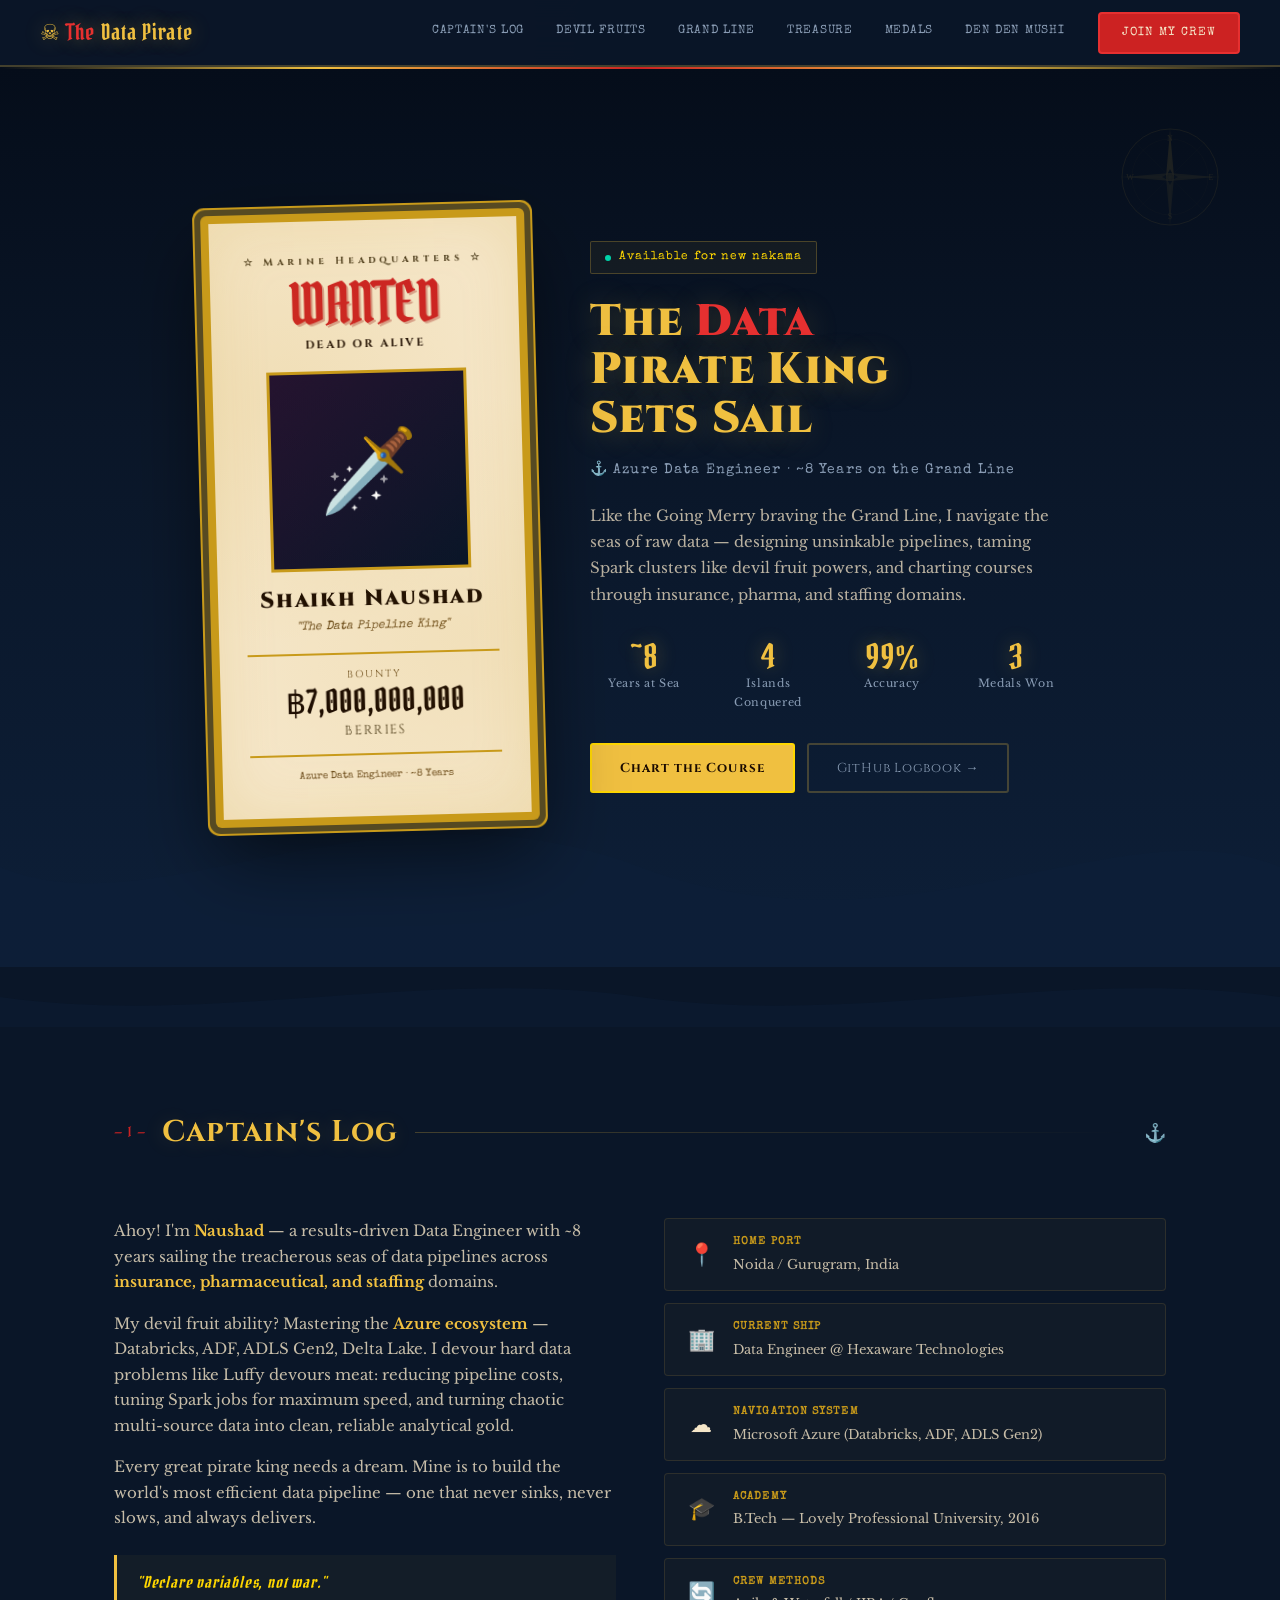
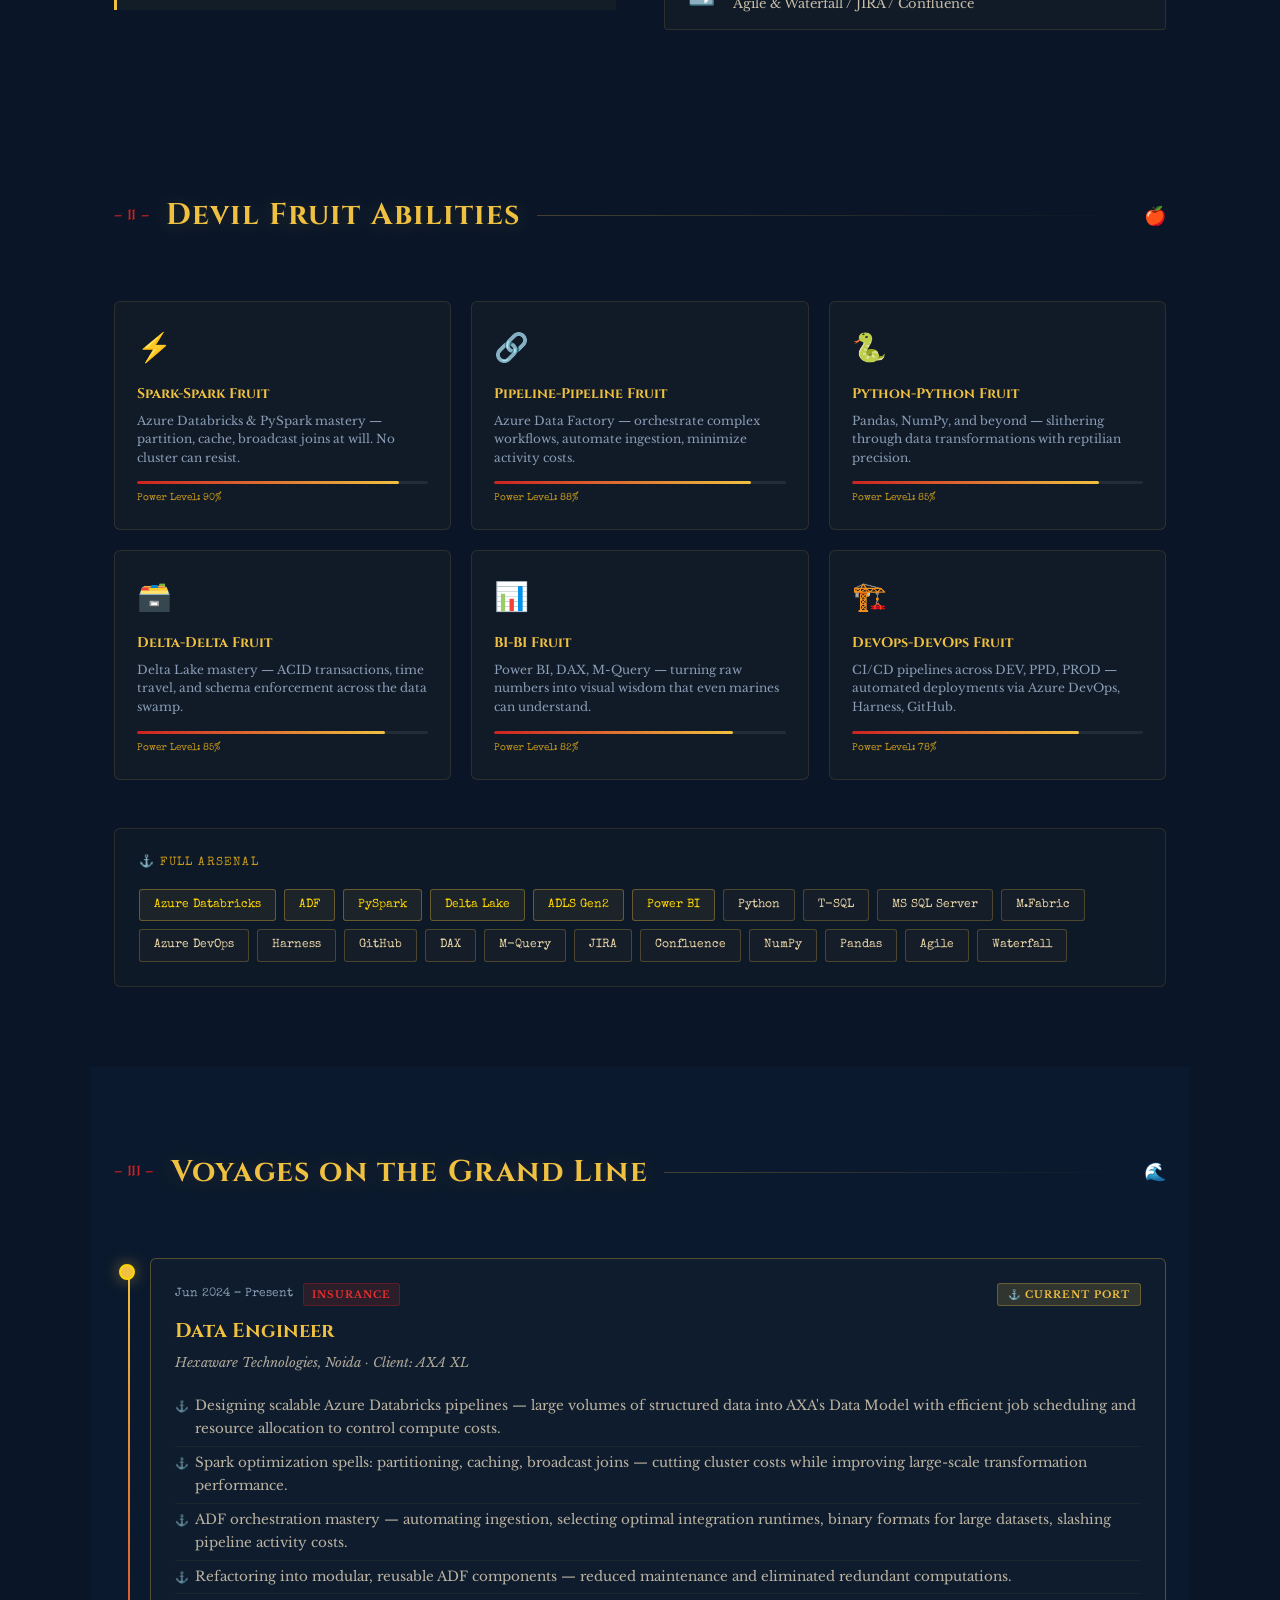
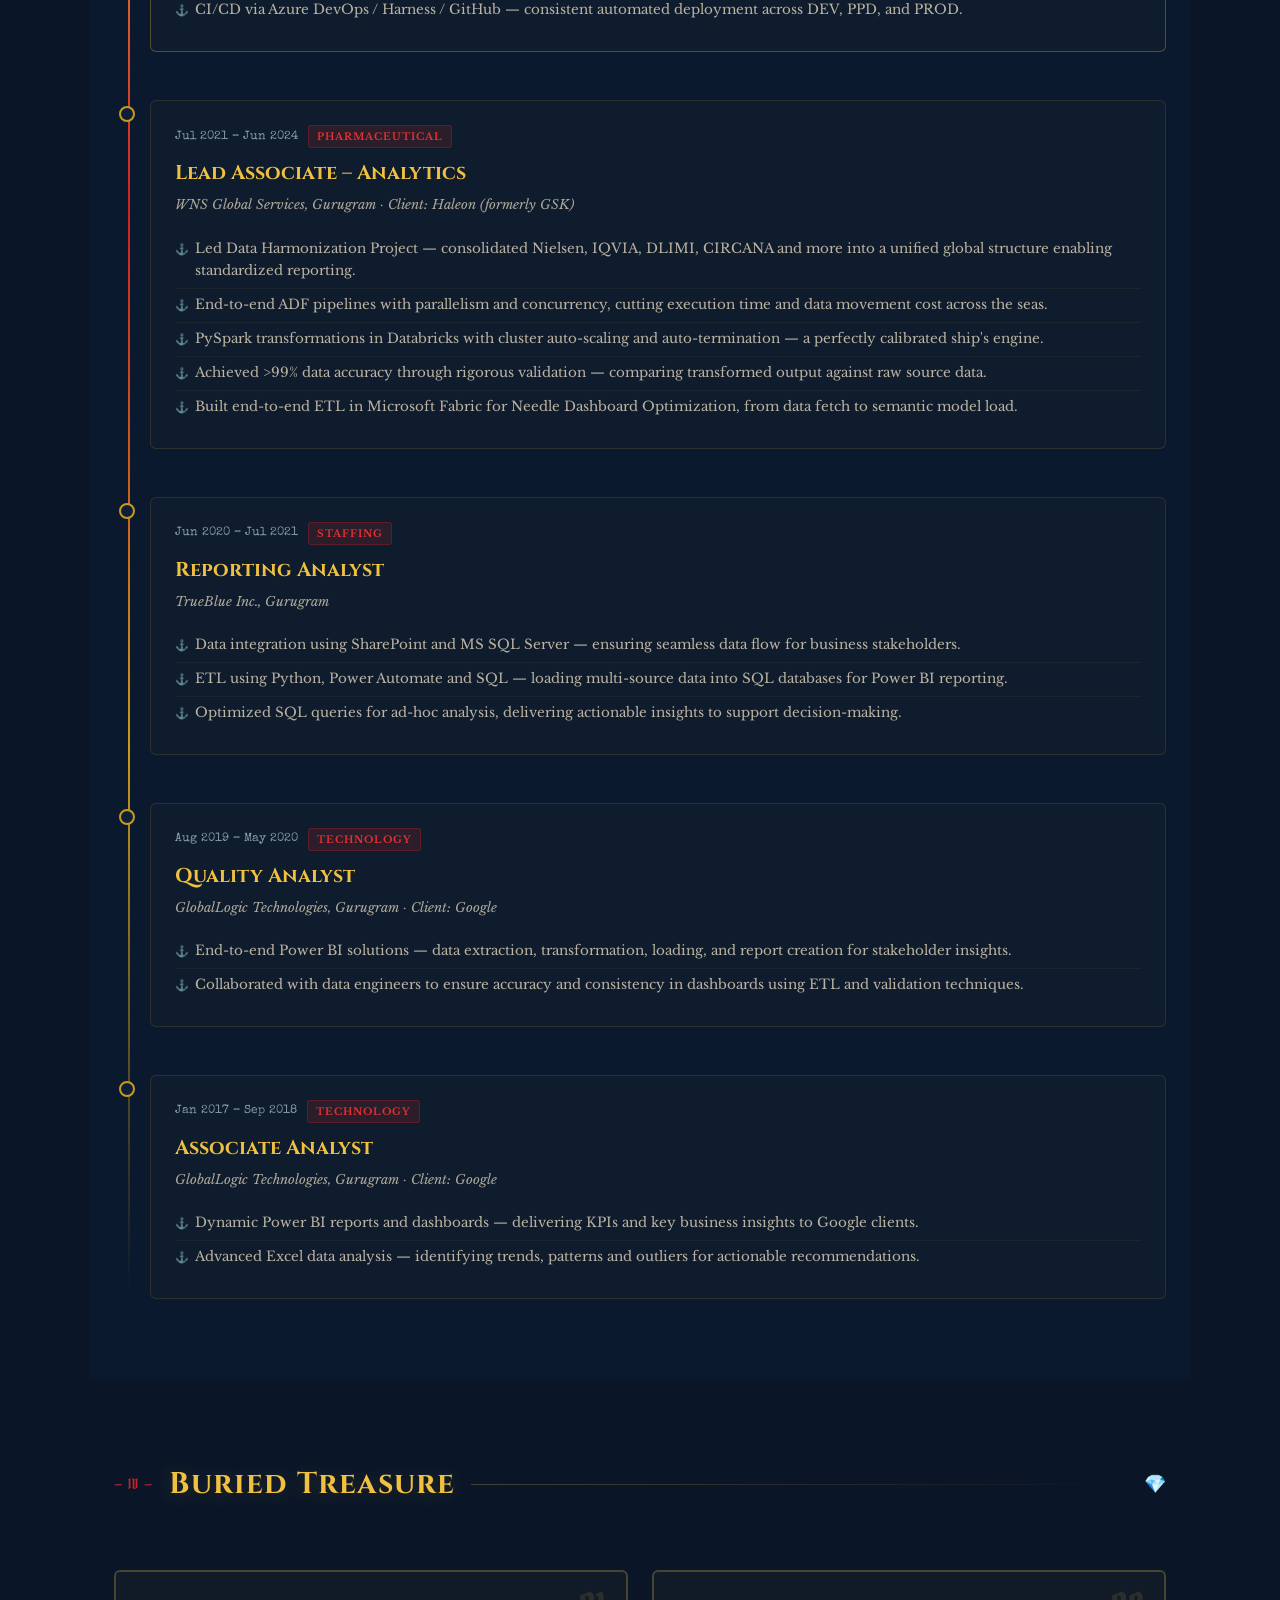
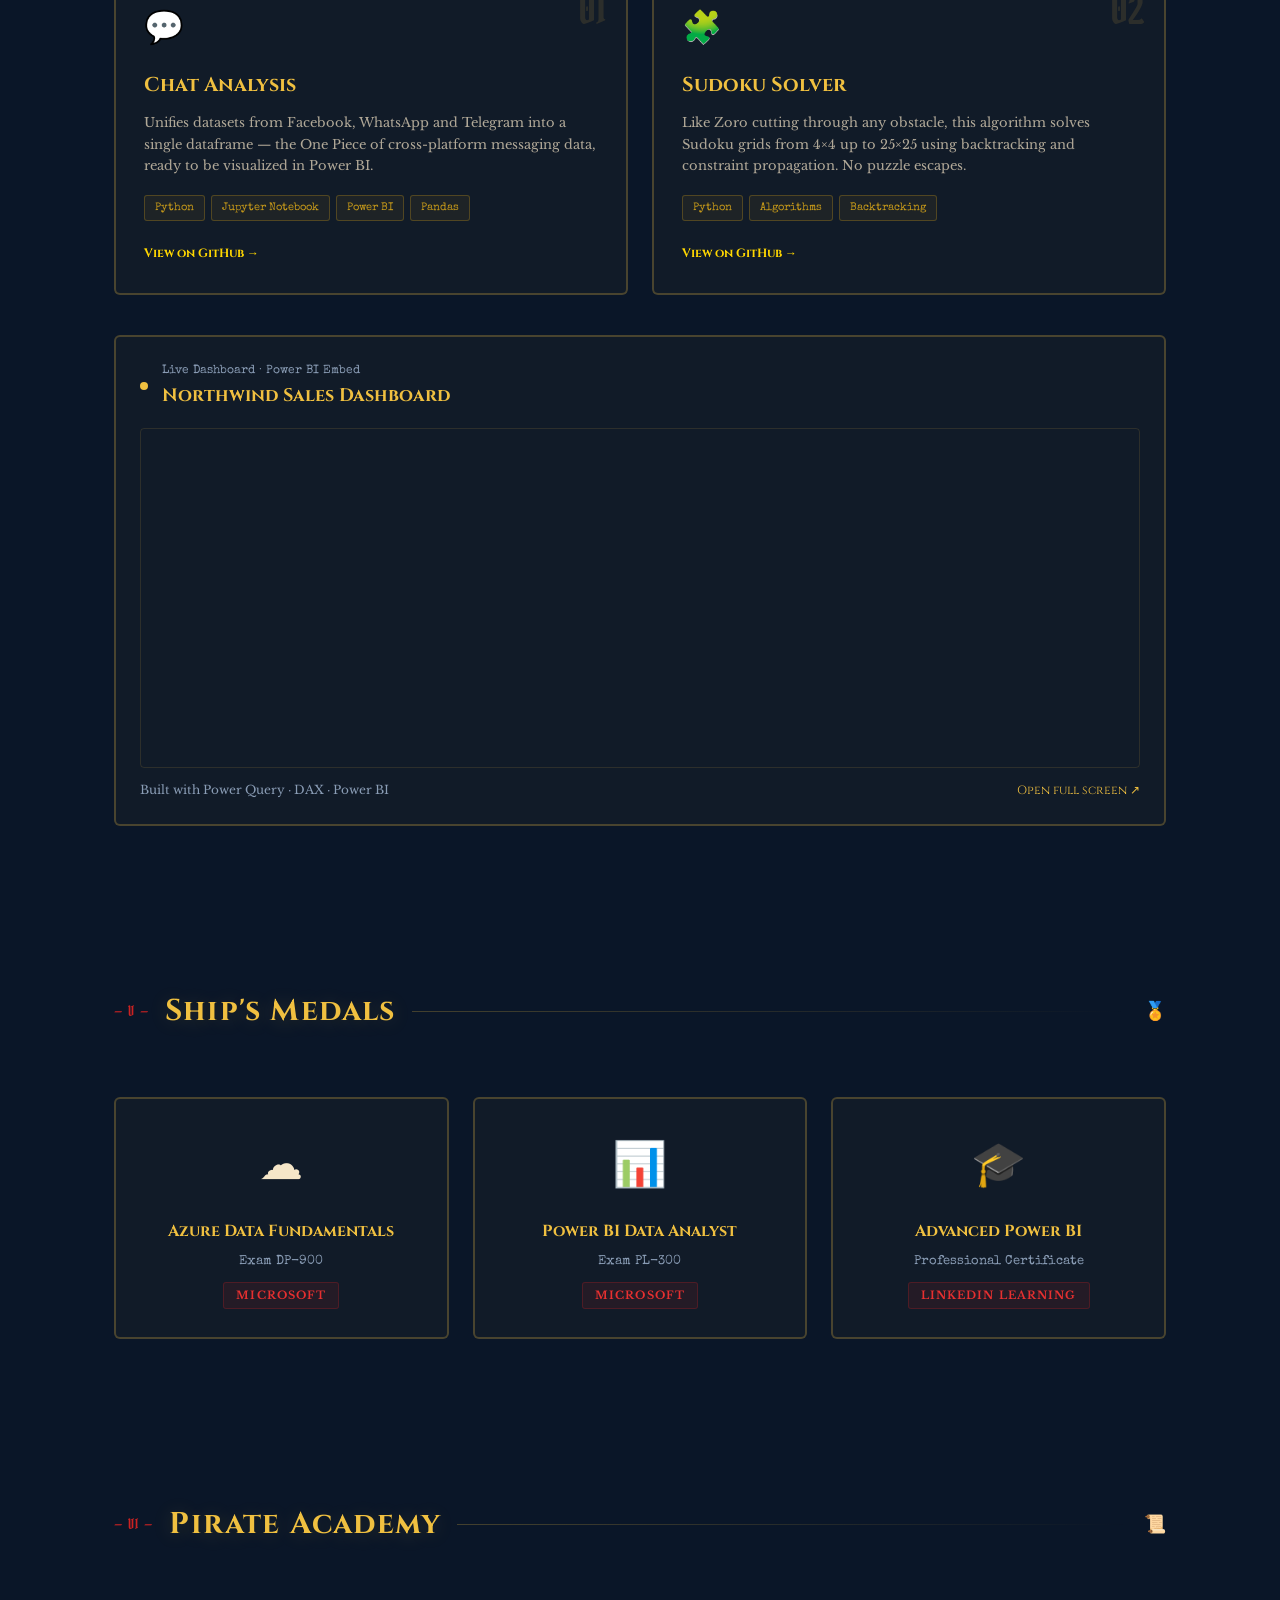
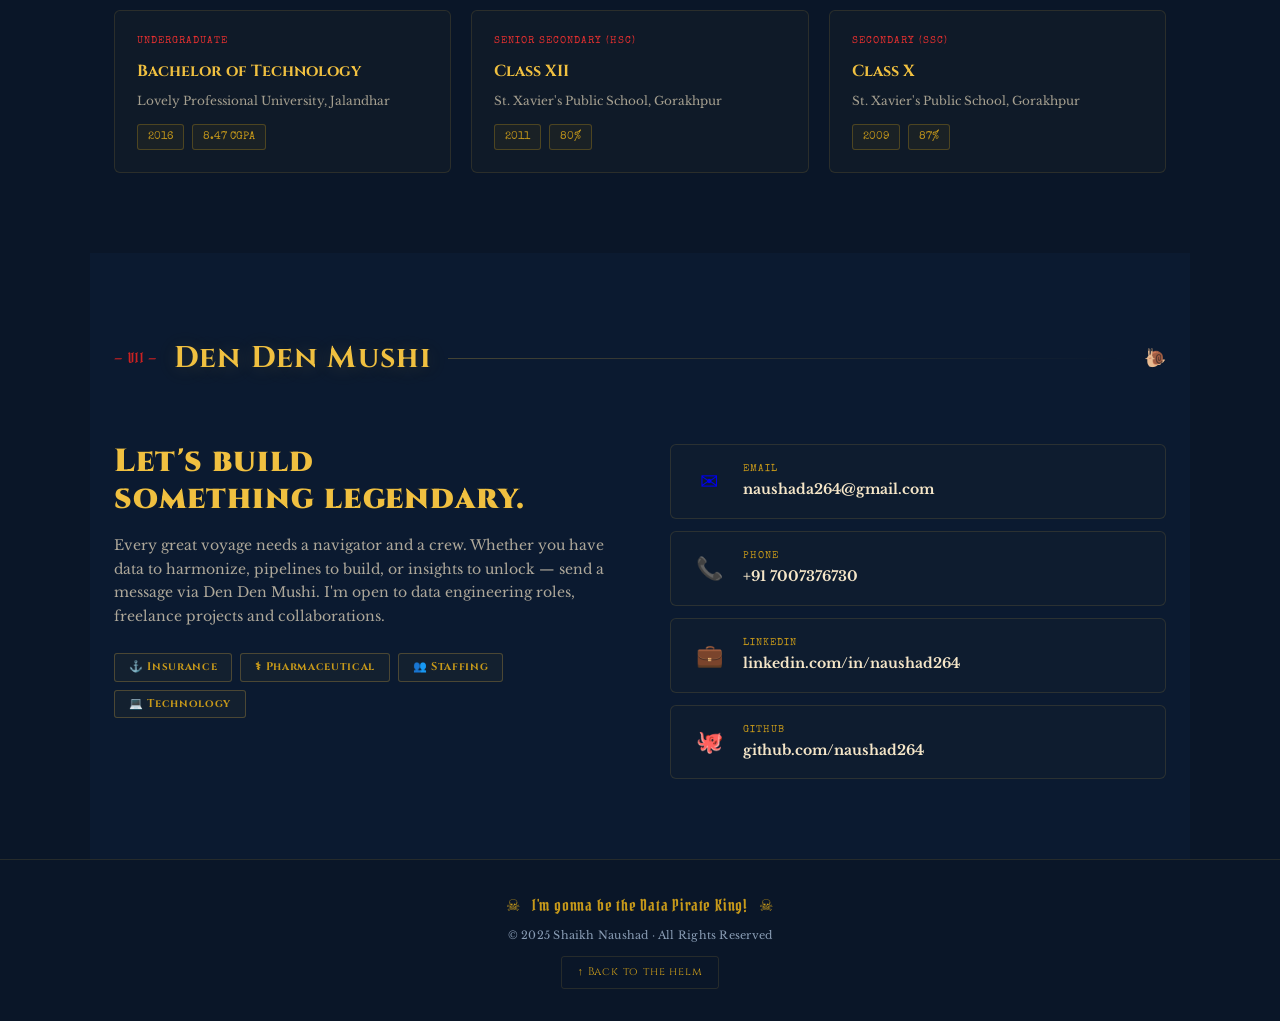
==== commit 63cbd0dc: "Update index.html" ====
--- a/index.html
+++ b/index.html
@@ -663,7 +663,7 @@
         <div class="poster-bounty">฿7,000,000,000</div>
         <div class="poster-currency">BERRIES</div>
         <hr class="poster-divider"/>
-        <div style="font-size:10px; color:#6a4a1a; font-family:'Special Elite',cursive; margin-top:8px;">Azure Data Engineer · 7+ Years</div>
+        <div style="font-size:10px; color:#6a4a1a; font-family:'Special Elite',cursive; margin-top:8px;">Azure Data Engineer · ~8 Years</div>
       </div>
 
       <!-- Text -->
@@ -674,13 +674,13 @@
           Pirate King<br>
           Sets Sail
         </h1>
-        <div class="hero-subtitle">⚓ Azure Data Engineer · 7+ Years on the Grand Line</div>
+        <div class="hero-subtitle">⚓ Azure Data Engineer · ~8 Years on the Grand Line</div>
         <p class="hero-desc">
           Like the Going Merry braving the Grand Line, I navigate the seas of raw data — designing unsinkable pipelines, taming Spark clusters like devil fruit powers, and charting courses through insurance, pharma, and staffing domains.
         </p>
         <div class="hero-stats">
-          <div class="hero-stat"><div class="hero-stat-num">7+</div><div class="hero-stat-label">Years at Sea</div></div>
-          <div class="hero-stat"><div class="hero-stat-num">3</div><div class="hero-stat-label">Islands Conquered</div></div>
+          <div class="hero-stat"><div class="hero-stat-num">~8</div><div class="hero-stat-label">Years at Sea</div></div>
+          <div class="hero-stat"><div class="hero-stat-num">4</div><div class="hero-stat-label">Islands Conquered</div></div>
           <div class="hero-stat"><div class="hero-stat-num">99%</div><div class="hero-stat-label">Accuracy</div></div>
           <div class="hero-stat"><div class="hero-stat-num">3</div><div class="hero-stat-label">Medals Won</div></div>
         </div>
@@ -709,7 +709,7 @@
     </div>
     <div class="about-grid reveal">
       <div class="about-text">
-        <p>Ahoy! I'm <strong>Naushad</strong> — a results-driven Data Engineer with 7+ years sailing the treacherous seas of data pipelines across <strong>insurance, pharmaceutical, and staffing</strong> domains.</p>
+        <p>Ahoy! I'm <strong>Naushad</strong> — a results-driven Data Engineer with ~8 years sailing the treacherous seas of data pipelines across <strong>insurance, pharmaceutical, and staffing</strong> domains.</p>
         <p>My devil fruit ability? Mastering the <strong>Azure ecosystem</strong> — Databricks, ADF, ADLS Gen2, Delta Lake. I devour hard data problems like Luffy devours meat: reducing pipeline costs, tuning Spark jobs for maximum speed, and turning chaotic multi-source data into clean, reliable analytical gold.</p>
         <p>Every great pirate king needs a dream. Mine is to build the world's most efficient data pipeline — one that never sinks, never slows, and always delivers.</p>
         <div class="quote-block">"Declare variables, not war."</div>
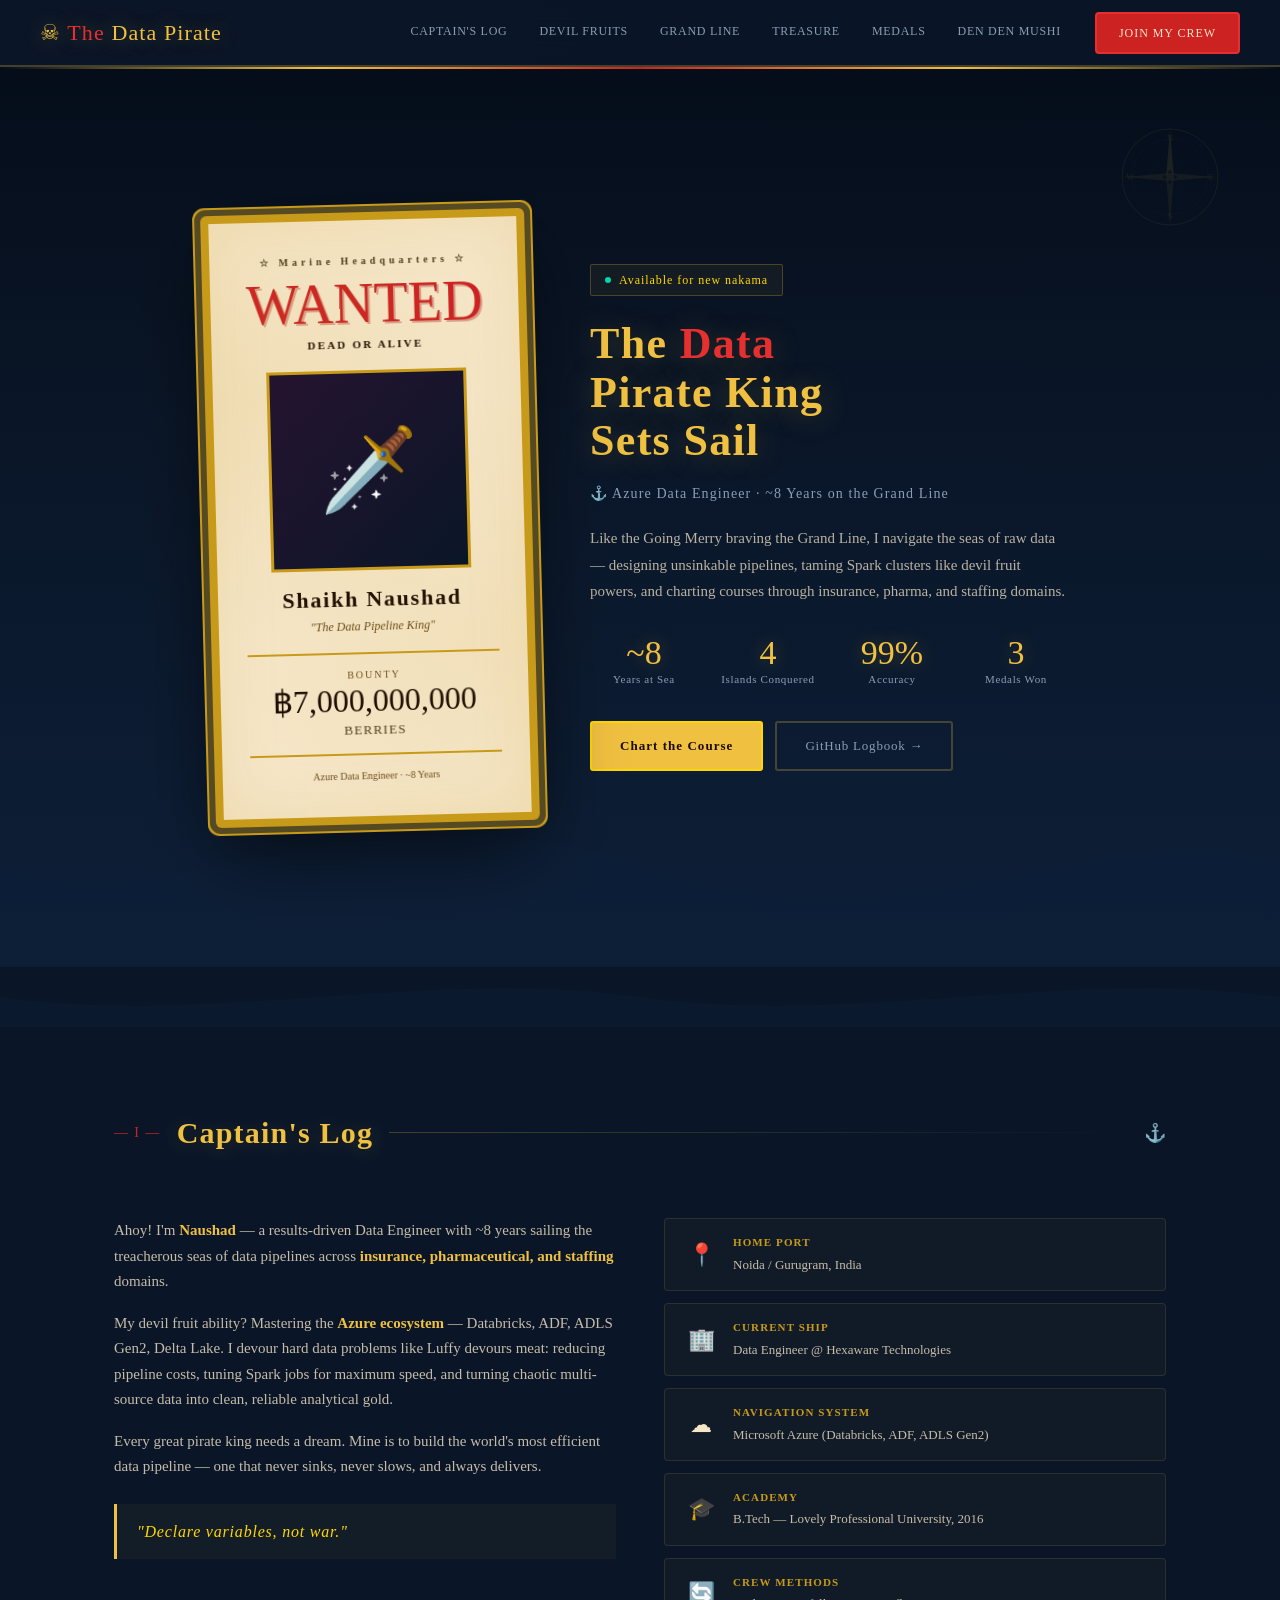
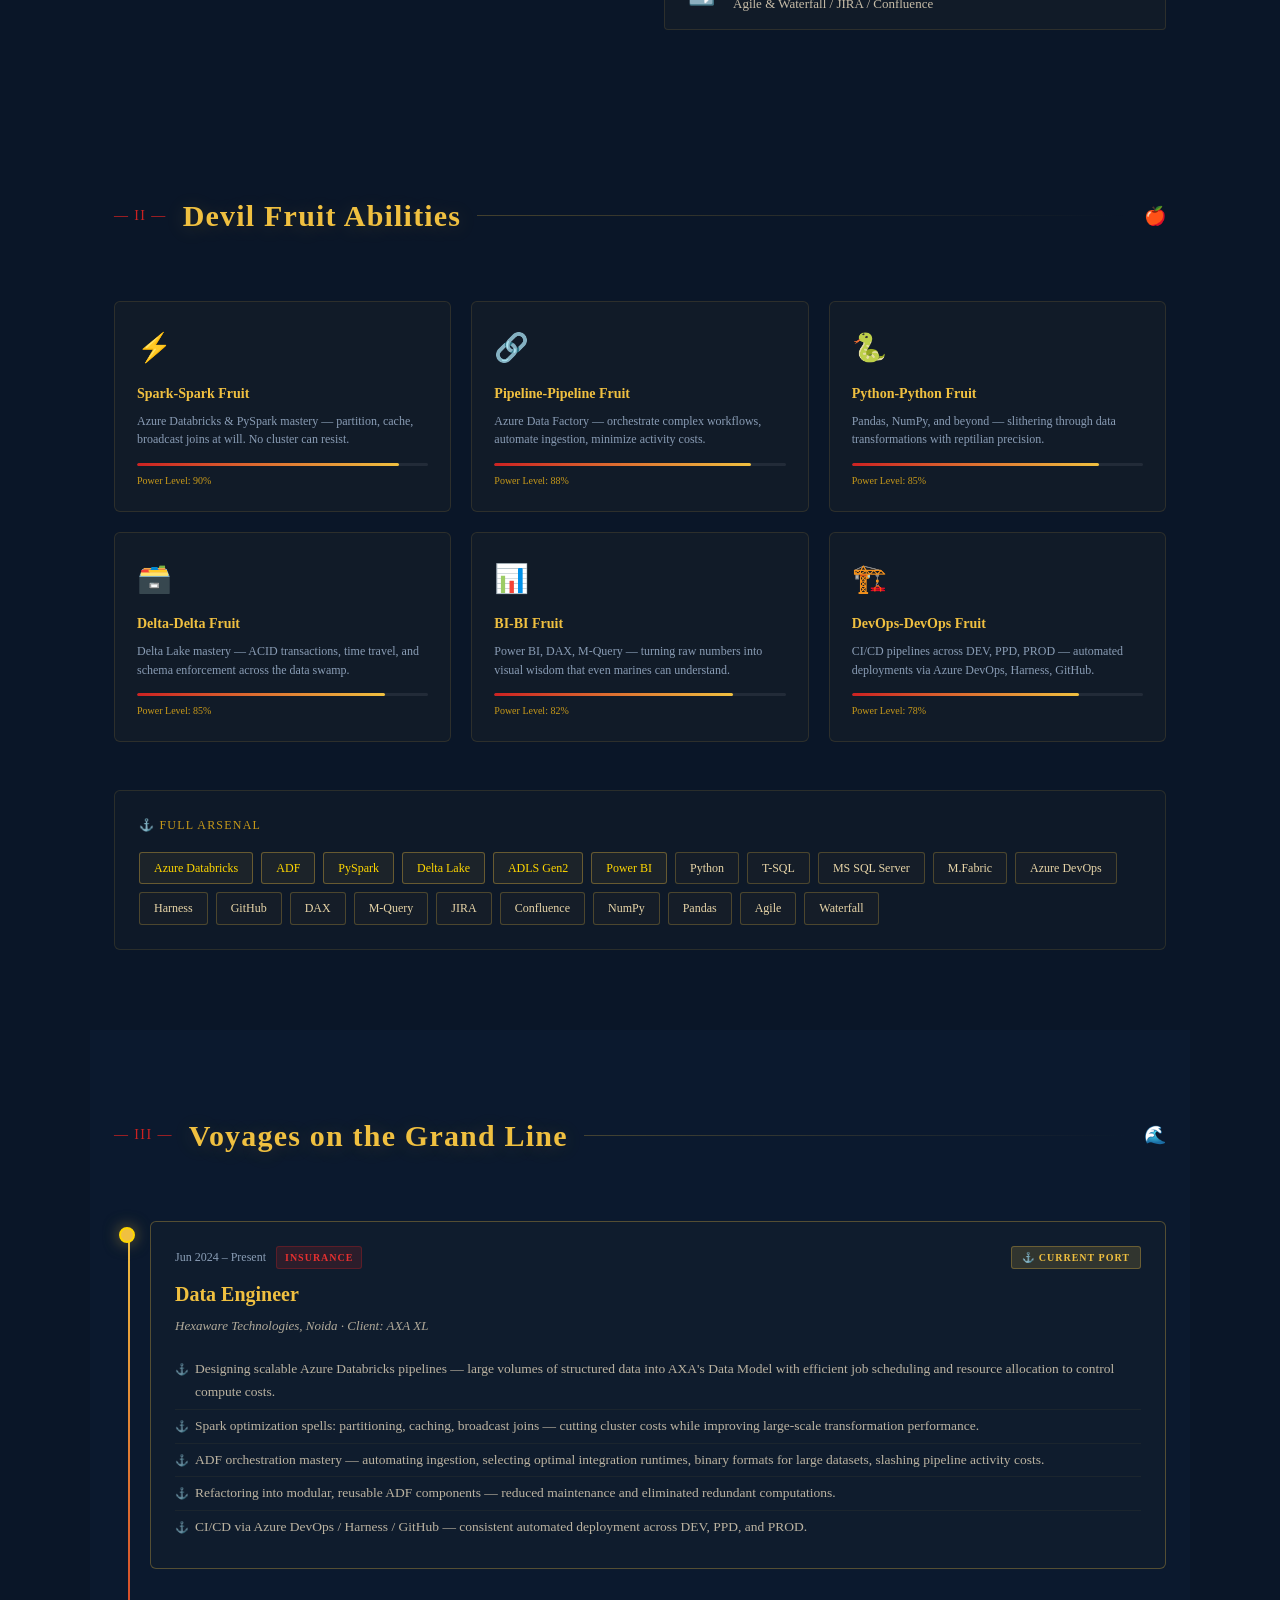
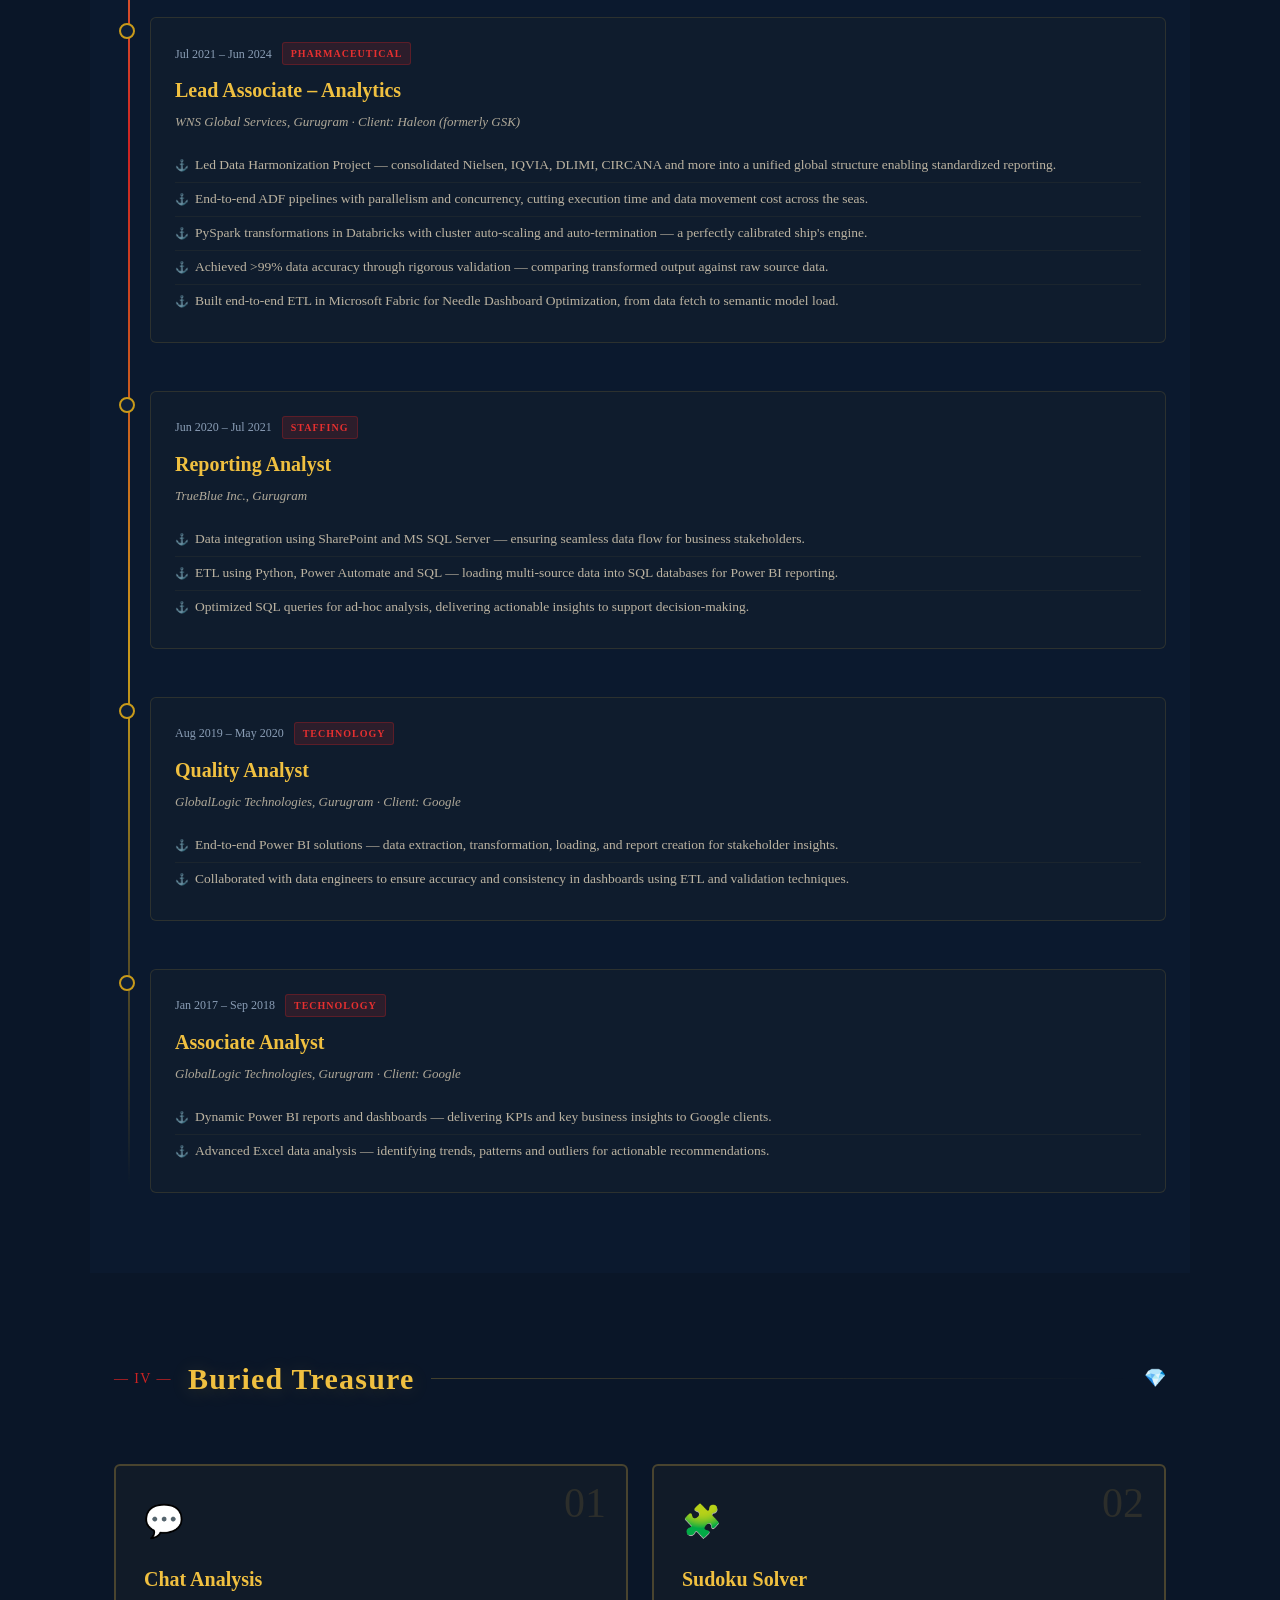
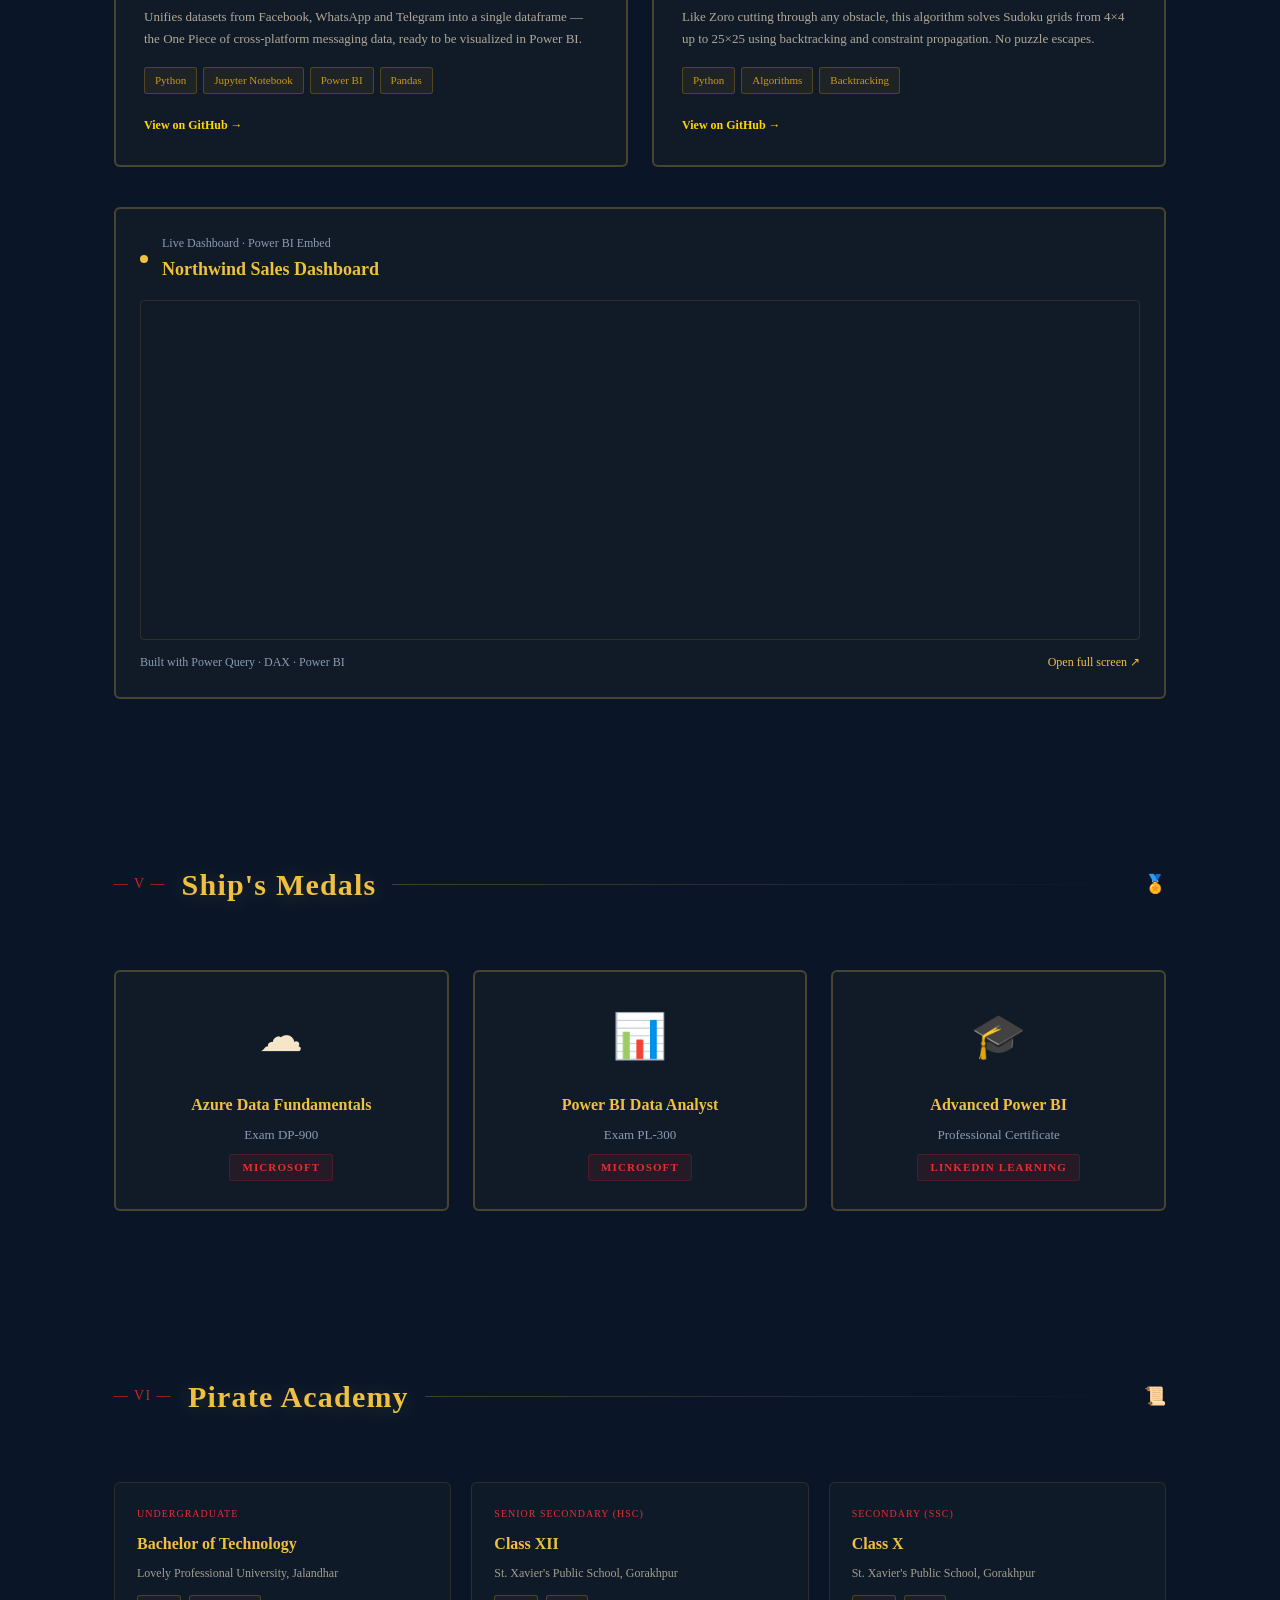
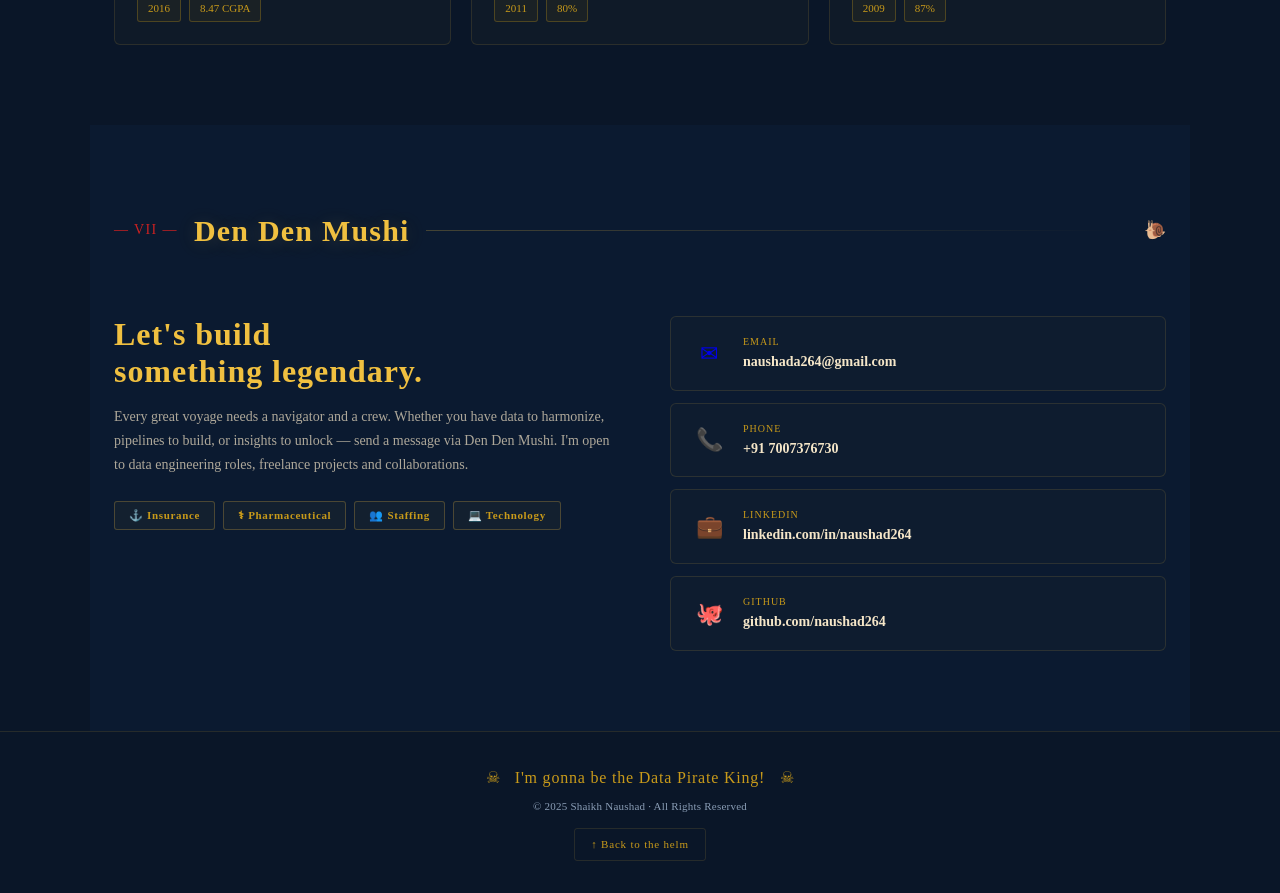
==== commit 54ffe9ed: "Change stylesheet link to style-v4" ====
--- a/index.html
+++ b/index.html
@@ -4,7 +4,7 @@
   <meta charset="UTF-8"/>
   <meta name="viewport" content="width=device-width, initial-scale=1.0"/>
   <title>Shaikh Naushad — The Data Pirate</title>
-  <link href="https://fonts.googleapis.com/css2?family=Pirata+One&family=Cinzel:wght@400;600;700;900&family=Libre+Baskerville:ital,wght@0,400;0,700;1,400&family=Special+Elite&display=swap" rel="stylesheet"/>
+  <link href="https://fonts.googleapis.com/css2?family=Pirata+One&family=Cinzel:wght@400;600;700;900&family=Libre+Baskerville:ital,wght@0,400;0,700;1,400&family=Special+Elite&display=swap" rel="style-v4"/>
   <style>
     *, *::before, *::after { box-sizing: border-box; margin: 0; padding: 0; }
 
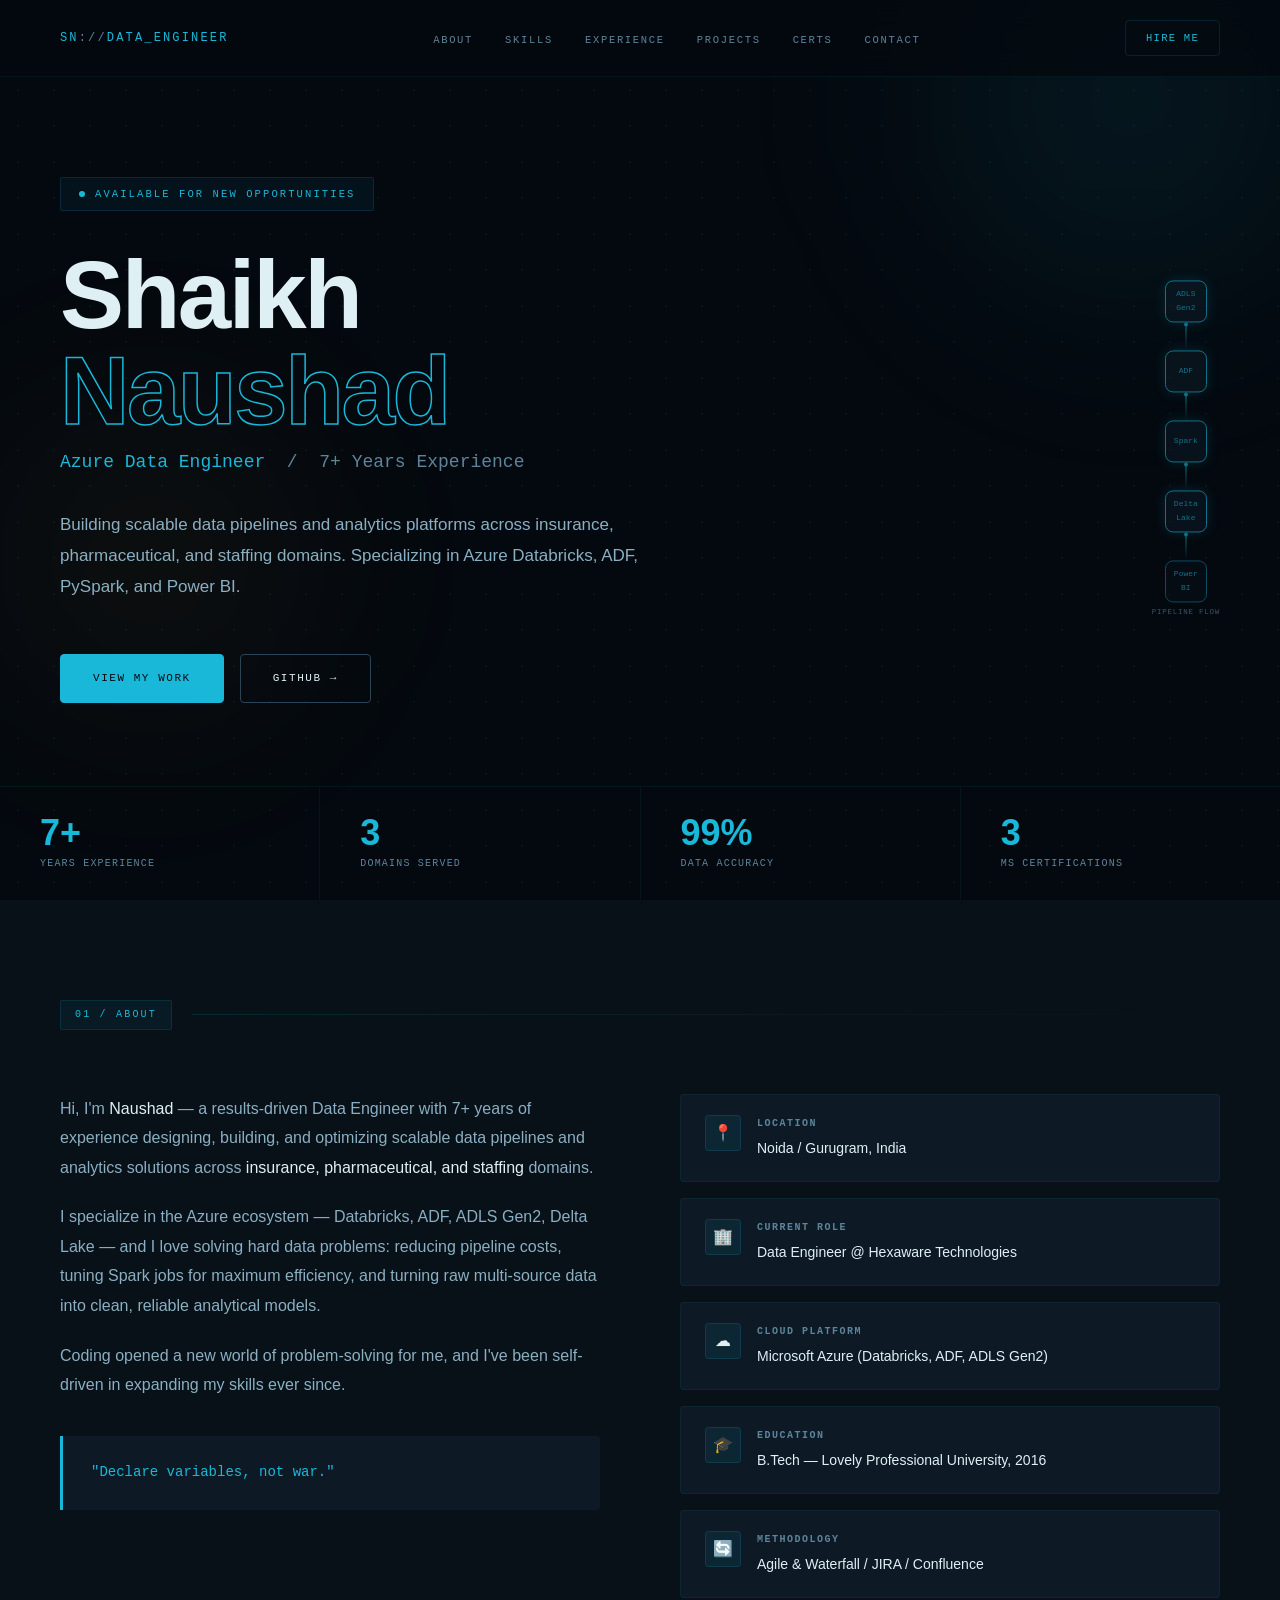
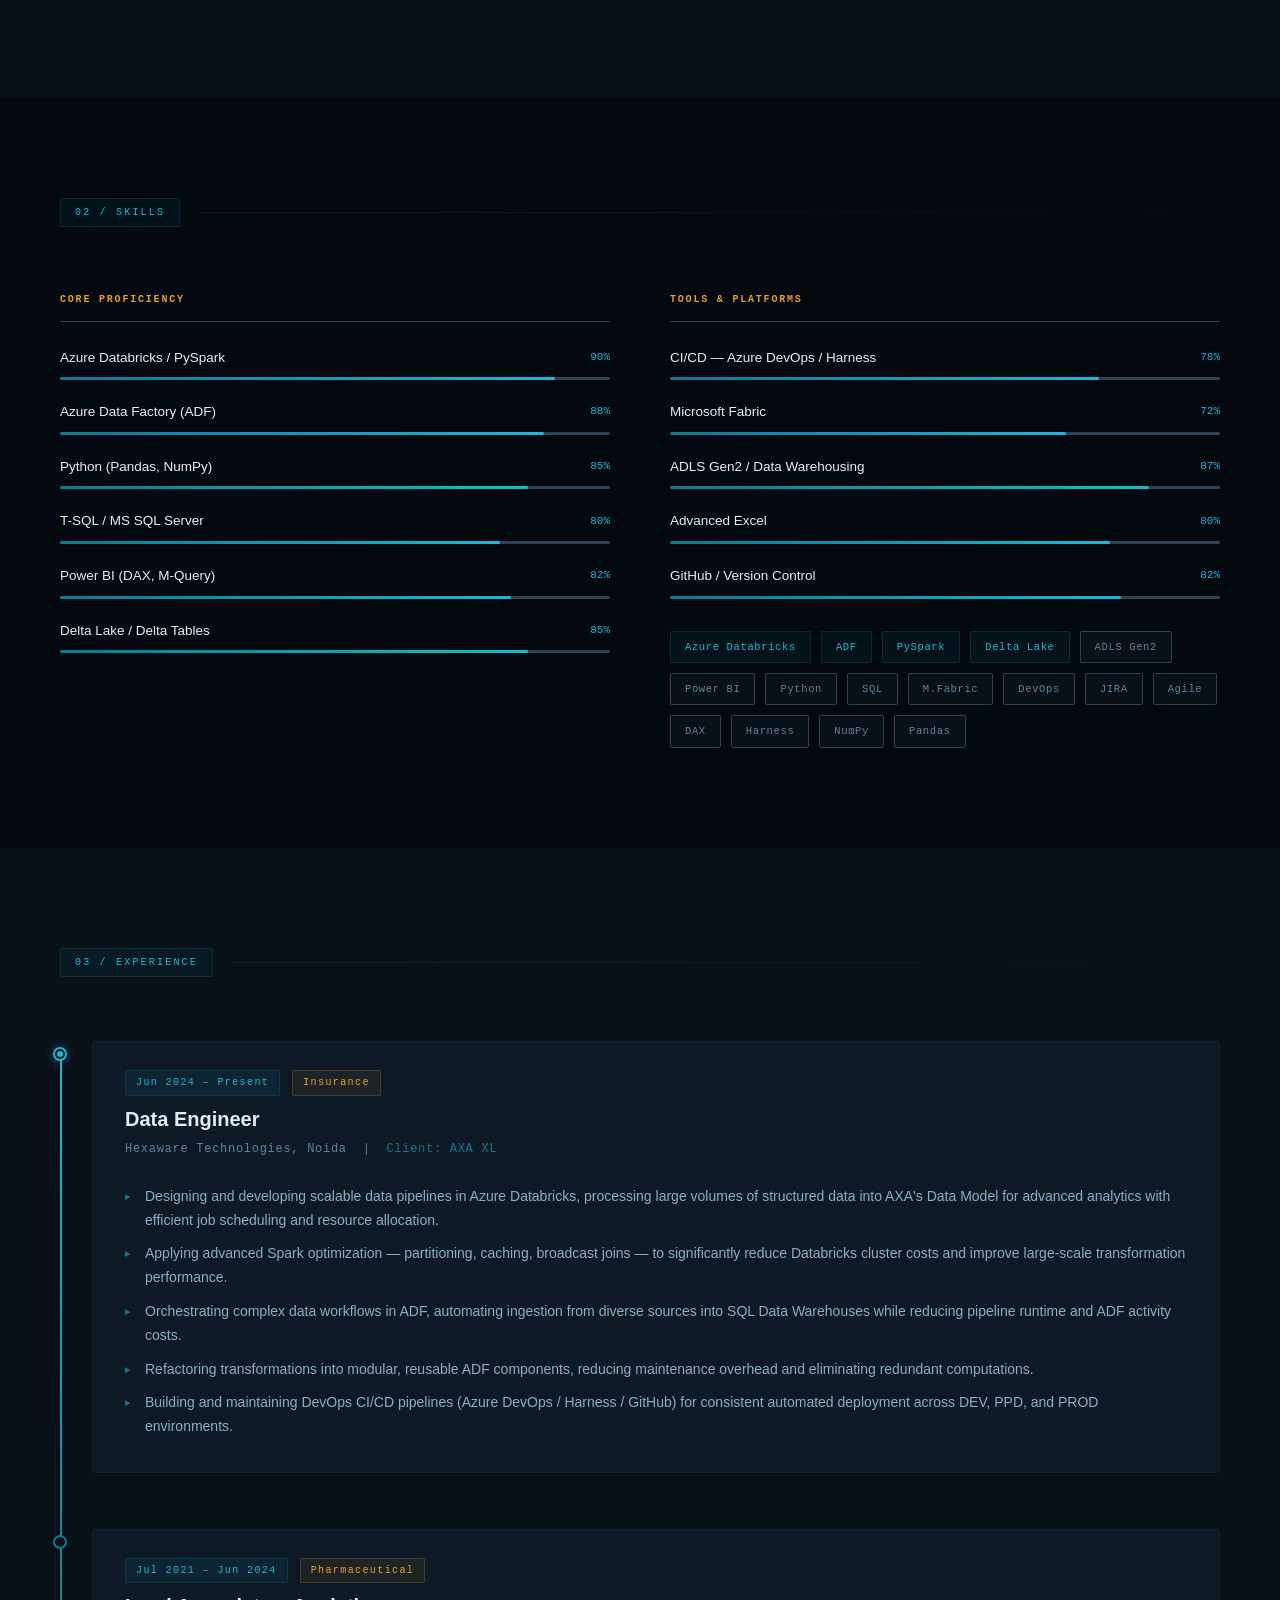
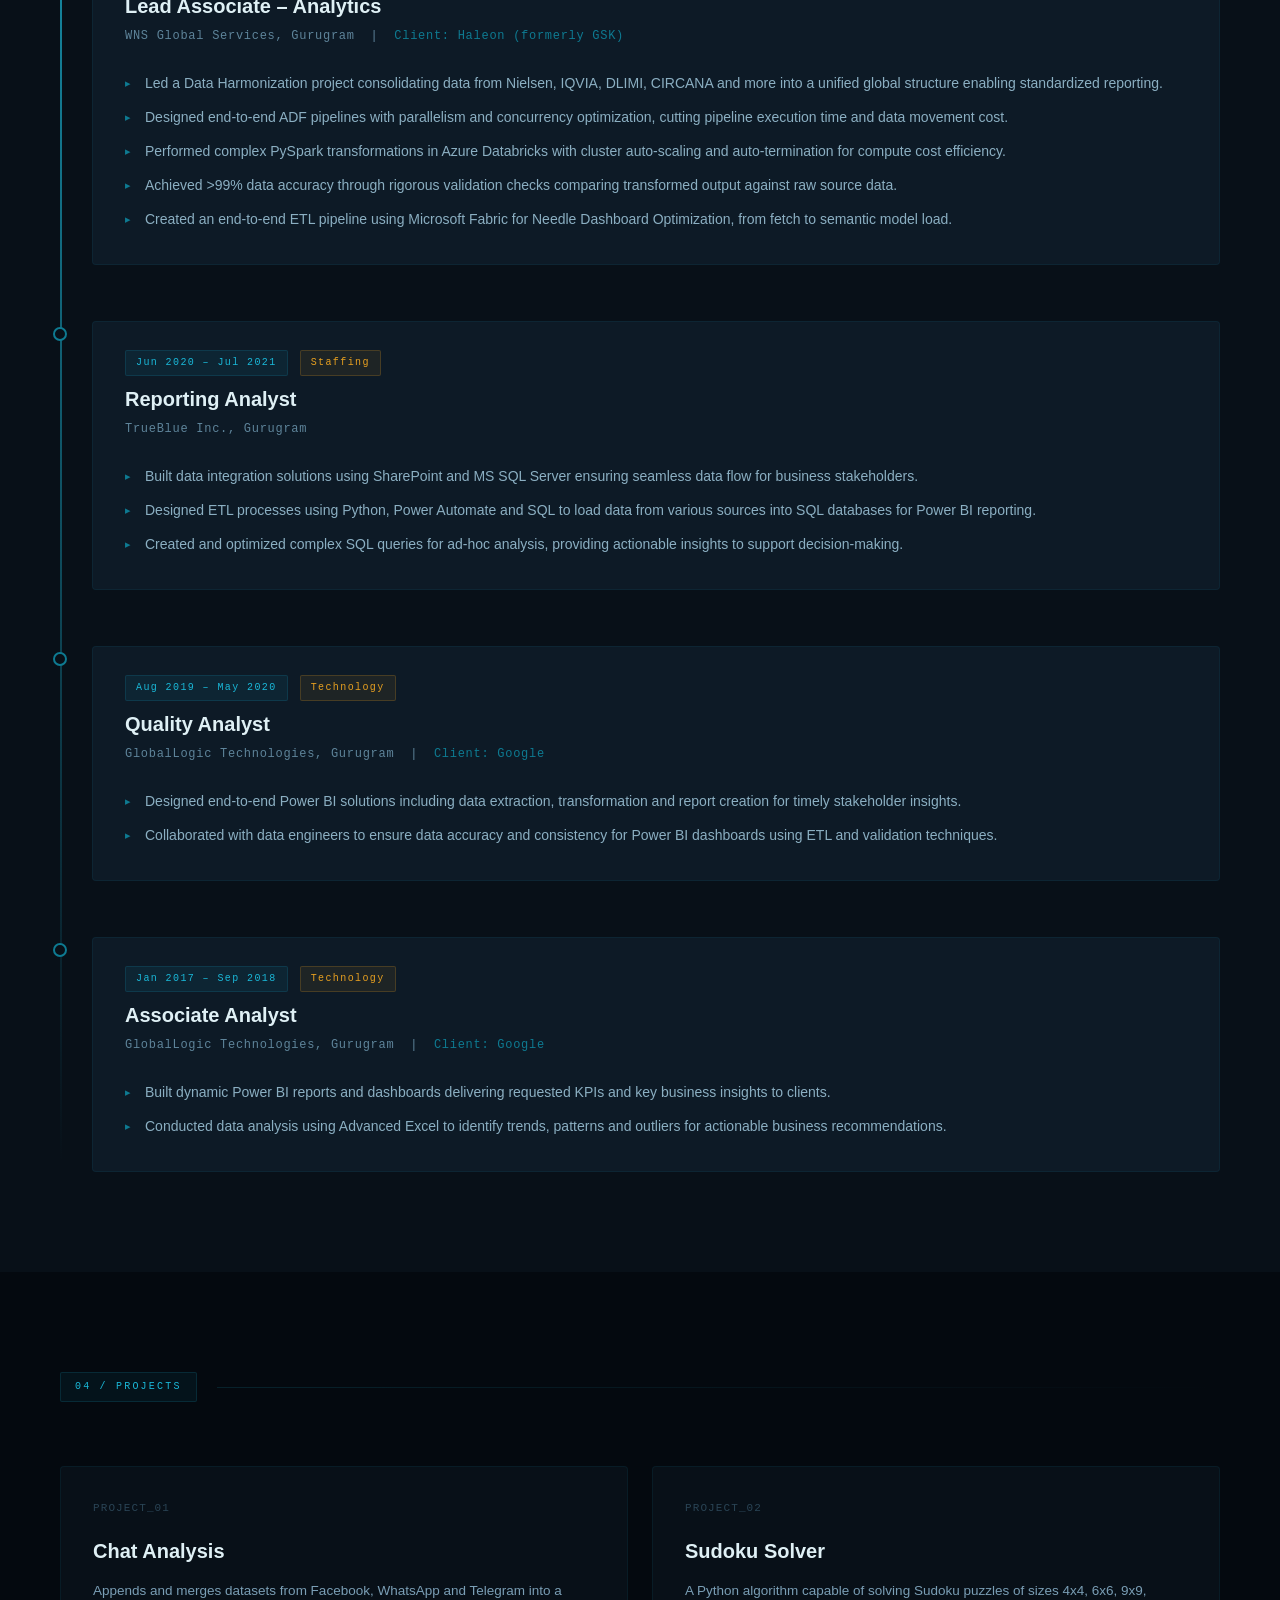
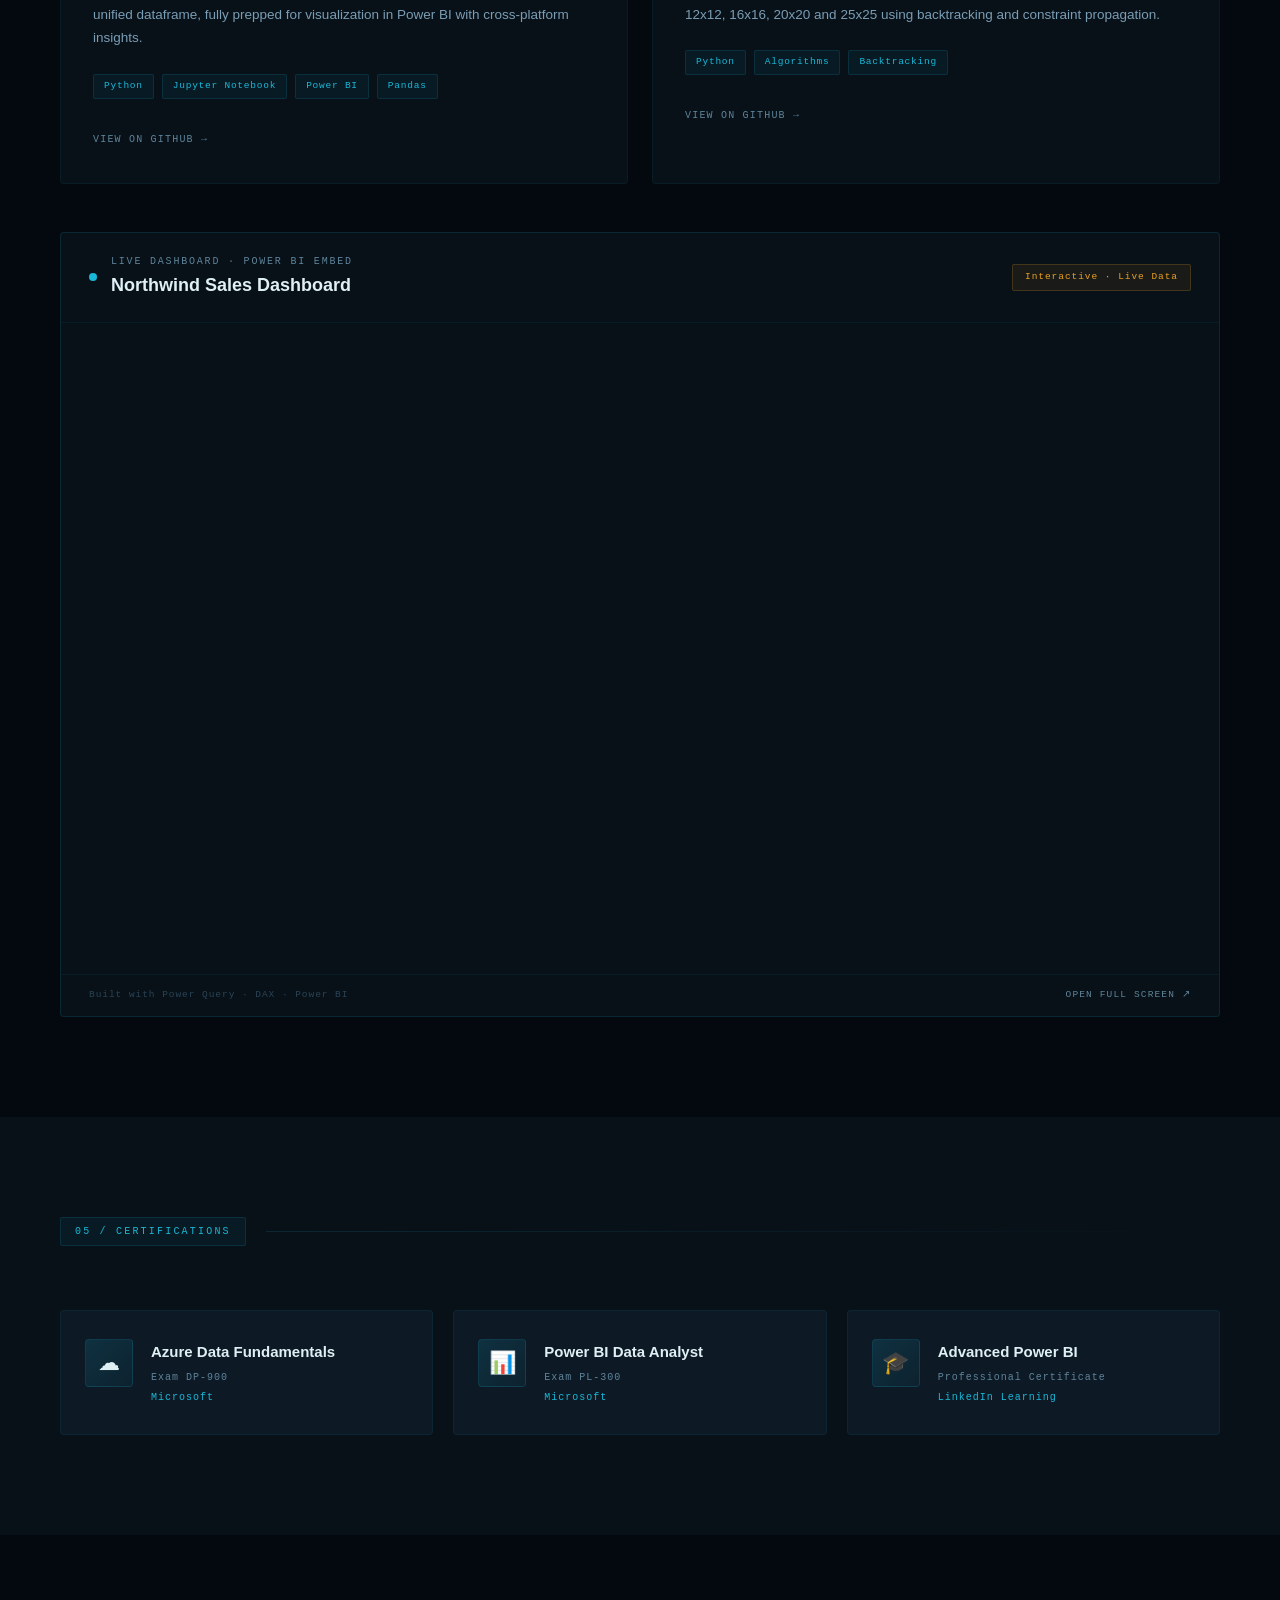
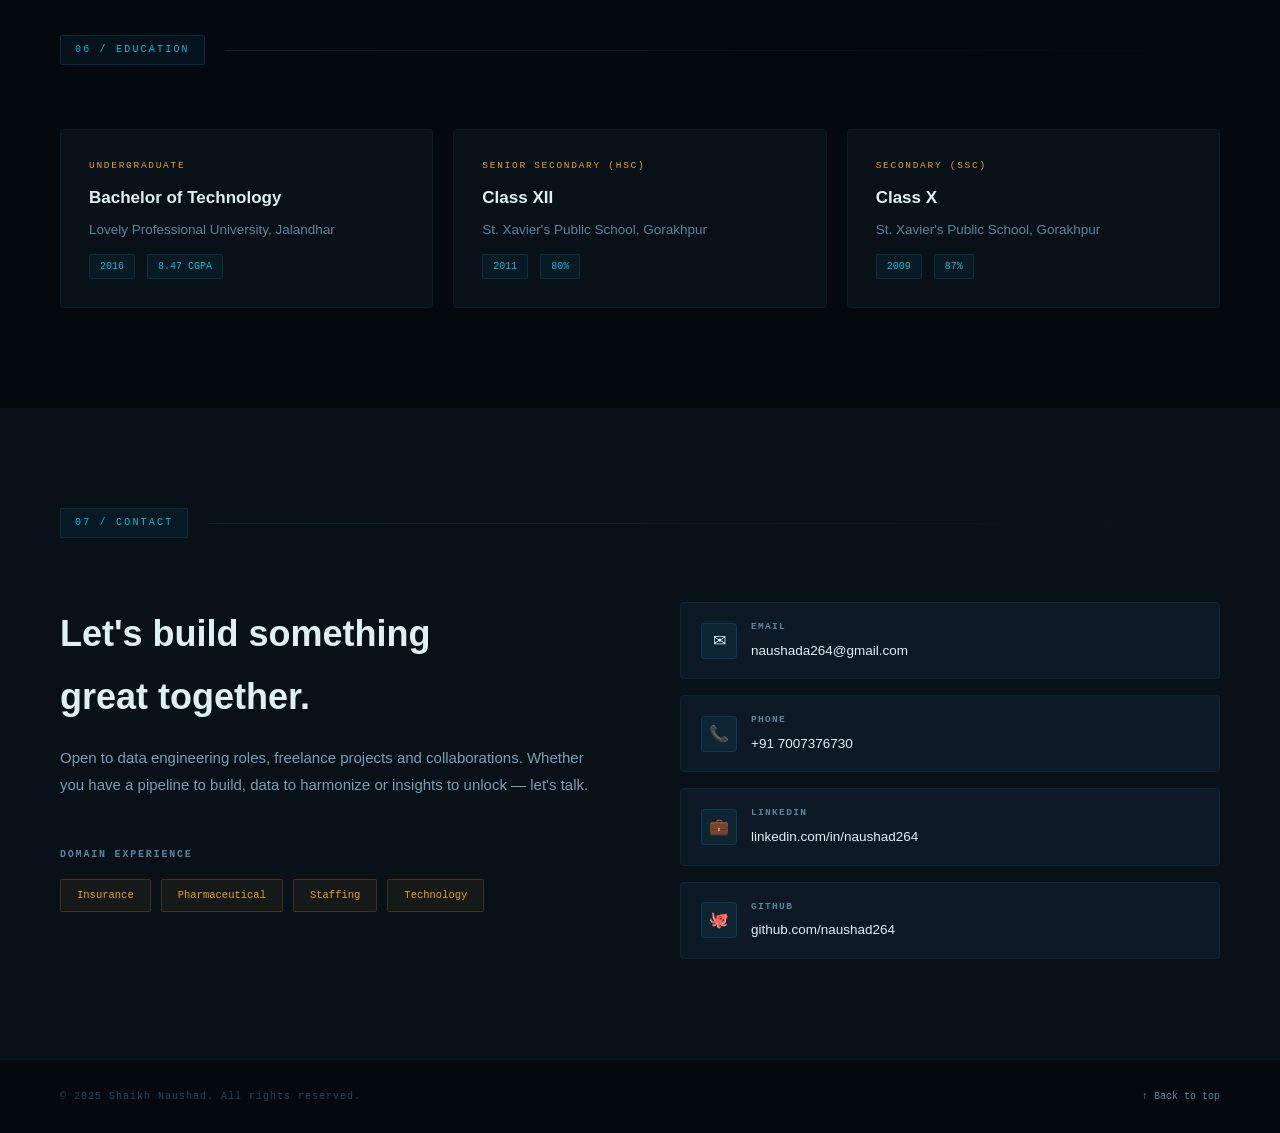
==== commit 66f549bd: "new_files_upload" ====
--- a/index.html
+++ b/index.html
@@ -3,1089 +3,290 @@
 <head>
   <meta charset="UTF-8"/>
   <meta name="viewport" content="width=device-width, initial-scale=1.0"/>
-  <title>Shaikh Naushad — The Data Pirate</title>
-  <link href="https://fonts.googleapis.com/css2?family=Pirata+One&family=Cinzel:wght@400;600;700;900&family=Libre+Baskerville:ital,wght@0,400;0,700;1,400&family=Special+Elite&display=swap" rel="style-v4"/>
-  <style>
-    *, *::before, *::after { box-sizing: border-box; margin: 0; padding: 0; }
-
-    :root {
-      --ocean:      #0a1628;
-      --ocean2:     #0d1f38;
-      --ocean3:     #122748;
-      --gold:       #f0c040;
-      --gold2:      #ffd700;
-      --gold3:      #c89a1a;
-      --red:        #cc2222;
-      --red2:       #e63030;
-      --cream:      #f5e6c8;
-      --cream2:     #e8d5a8;
-      --parchment:  #d4b878;
-      --ink:        #1a0a00;
-      --muted:      #8a9db5;
-      --border:     rgba(240,192,64,0.25);
-      --border2:    rgba(240,192,64,0.12);
-    }
-
-    html { scroll-behavior: smooth; }
-
-    body {
-      background: var(--ocean);
-      color: var(--cream);
-      font-family: 'Libre Baskerville', serif;
-      font-size: 15px;
-      line-height: 1.7;
-      overflow-x: hidden;
-    }
-
-    /* Ocean wave background pattern */
-    body::before {
-      content: '';
-      position: fixed; inset: 0; z-index: 0;
-      background:
-        radial-gradient(ellipse at 20% 0%, rgba(240,192,64,0.07) 0%, transparent 50%),
-        radial-gradient(ellipse at 80% 100%, rgba(204,34,34,0.08) 0%, transparent 50%);
-      pointer-events: none;
-    }
-
-    /* Repeating wave lines */
-    body::after {
-      content: '';
-      position: fixed; inset: 0; z-index: 0;
-      background-image: repeating-linear-gradient(
-        -45deg,
-        transparent,
-        transparent 40px,
-        rgba(240,192,64,0.015) 40px,
-        rgba(240,192,64,0.015) 42px
-      );
-      pointer-events: none;
-    }
-
-    /* ── NAV: Captain's Log ── */
-    nav {
-      position: sticky; top: 0; z-index: 100;
-      background: rgba(10,22,40,0.95);
-      backdrop-filter: blur(16px);
-      border-bottom: 2px solid var(--border);
-      padding: 0 40px;
-      display: flex; align-items: center; gap: 6px;
-    }
-    nav::before {
-      content: '';
-      position: absolute; bottom: -4px; left: 0; right: 0;
-      height: 2px;
-      background: linear-gradient(90deg, transparent, var(--gold), var(--red), var(--gold), transparent);
-    }
-    .nav-brand {
-      font-family: 'Pirata One', cursive;
-      font-size: 22px; color: var(--gold);
-      letter-spacing: 0.05em; margin-right: auto;
-      text-shadow: 0 0 20px rgba(240,192,64,0.4);
-      padding: 14px 0;
-    }
-    .nav-brand em { color: var(--red2); font-style: normal; }
-    .nav-links { display: flex; gap: 0; }
-    .nav-links a {
-      font-family: 'Special Elite', cursive;
-      font-size: 12px; color: var(--muted);
-      text-decoration: none; padding: 16px 16px;
-      letter-spacing: 0.06em; text-transform: uppercase;
-      border-bottom: 3px solid transparent;
-      transition: all 0.2s;
-    }
-    .nav-links a:hover { color: var(--gold); border-bottom-color: var(--gold); }
-    .nav-cta {
-      font-family: 'Special Elite', cursive;
-      background: var(--red); color: var(--cream);
-      padding: 9px 22px; border-radius: 4px; text-decoration: none;
-      font-size: 12px; letter-spacing: 0.08em; text-transform: uppercase;
-      border: 2px solid var(--red2); margin-left: 12px;
-      transition: all 0.2s;
-    }
-    .nav-cta:hover { background: var(--red2); transform: translateY(-1px); box-shadow: 0 4px 20px rgba(204,34,34,0.4); }
-
-    /* ── SECTION UTILITY ── */
-    section {
-      position: relative; z-index: 1;
-      max-width: 1100px; margin: 0 auto;
-      padding: 80px 24px;
-    }
-
-    .sec-header {
-      display: flex; align-items: center; gap: 16px; margin-bottom: 60px;
-    }
-    .sec-num {
-      font-family: 'Pirata One', cursive;
-      font-size: 14px; color: var(--red);
-      letter-spacing: 0.1em;
-    }
-    .sec-title {
-      font-family: 'Cinzel', serif;
-      font-size: 30px; font-weight: 700; color: var(--gold);
-      text-shadow: 0 2px 20px rgba(240,192,64,0.2);
-      letter-spacing: 0.04em;
-    }
-    .sec-line {
-      flex: 1; height: 1px;
-      background: linear-gradient(90deg, var(--border), transparent);
-    }
-    .sec-ornament {
-      color: var(--gold3); font-size: 18px;
-    }
-
-    /* ── HERO: WANTED POSTER ── */
-    .hero-section {
-      position: relative; z-index: 1;
-      min-height: 100vh;
-      display: flex; align-items: center; justify-content: center;
-      padding: 60px 24px;
-      overflow: hidden;
-    }
-
-    /* Ocean background for hero */
-    .hero-ocean {
-      position: absolute; inset: 0;
-      background: linear-gradient(180deg, #050d1a 0%, #0a1628 40%, #0d1f38 100%);
-    }
-    .hero-ocean-waves {
-      position: absolute; bottom: 0; left: 0; right: 0; height: 200px;
-      background: url("data:image/svg+xml,%3Csvg xmlns='http://www.w3.org/2000/svg' viewBox='0 0 1200 120' preserveAspectRatio='none'%3E%3Cpath d='M0,60 C150,100 350,0 600,60 C850,120 1050,20 1200,60 L1200,120 L0,120 Z' fill='rgba(13,31,56,0.8)'/%3E%3C/svg%3E") no-repeat bottom center;
-      background-size: cover;
-    }
-
-    /* Compass rose */
-    .compass {
-      position: absolute; top: 60px; right: 60px;
-      width: 100px; height: 100px; opacity: 0.12;
-      animation: spin 60s linear infinite;
-    }
-    @keyframes spin { to { transform: rotate(360deg); } }
-    .compass svg { width: 100%; height: 100%; }
-
-    .hero-inner {
-      position: relative; z-index: 2;
-      display: flex; align-items: center; gap: 60px;
-      max-width: 1000px; flex-wrap: wrap; justify-content: center;
-    }
-
-    /* Wanted Poster */
-    .wanted-poster {
-      background: var(--cream);
-      color: var(--ink);
-      border: 6px solid var(--gold3);
-      border-radius: 4px;
-      padding: 32px 28px;
-      width: 320px; flex-shrink: 0;
-      box-shadow:
-        0 0 0 2px var(--gold3),
-        0 0 0 8px rgba(10,22,40,0.6),
-        0 0 0 10px var(--gold3),
-        0 30px 80px rgba(0,0,0,0.6),
-        inset 0 0 60px rgba(200,154,26,0.15);
-      text-align: center;
-      position: relative;
-      transform: rotate(-1.5deg);
-      transition: transform 0.3s;
-    }
-    .wanted-poster:hover { transform: rotate(0deg) scale(1.02); }
-
-    /* Aged paper texture */
-    .wanted-poster::before {
-      content: '';
-      position: absolute; inset: 0;
-      background:
-        radial-gradient(circle at 20% 30%, rgba(200,154,26,0.1) 0%, transparent 50%),
-        radial-gradient(circle at 80% 70%, rgba(200,154,26,0.08) 0%, transparent 50%);
-      pointer-events: none;
-    }
-
-    .poster-marine { font-family: 'Cinzel', serif; font-size: 10px; font-weight: 700; letter-spacing: 0.4em; color: #4a3a1a; margin-bottom: 6px; }
-    .poster-wanted { font-family: 'Pirata One', cursive; font-size: 56px; color: var(--red); line-height: 1; margin-bottom: 4px; text-shadow: 2px 2px 0 rgba(150,0,0,0.3); }
-    .poster-doa { font-family: 'Cinzel', serif; font-size: 11px; font-weight: 700; letter-spacing: 0.2em; color: var(--ink); margin-bottom: 16px; }
-
-    .poster-photo {
-      width: 200px; height: 200px; margin: 0 auto 16px;
-      border: 3px solid var(--gold3);
-      background: linear-gradient(135deg, #1a0a2e 0%, #0a1628 100%);
-      display: flex; align-items: center; justify-content: center;
-      font-size: 80px; overflow: hidden; position: relative;
-    }
-    .poster-photo::after {
-      content: '';
-      position: absolute; inset: 0;
-      background: linear-gradient(135deg, rgba(240,192,64,0.05), transparent);
-    }
-
-    .poster-name { font-family: 'Cinzel', serif; font-size: 22px; font-weight: 900; color: var(--ink); letter-spacing: 0.08em; line-height: 1.2; margin-bottom: 4px; }
-    .poster-alias { font-family: 'Special Elite', cursive; font-size: 12px; color: #6a4a1a; margin-bottom: 16px; font-style: italic; }
-
-    .poster-divider { border: none; border-top: 2px solid var(--gold3); margin: 12px 0; }
-
-    .poster-bounty-label { font-family: 'Cinzel', serif; font-size: 10px; letter-spacing: 0.2em; color: #6a4a1a; }
-    .poster-bounty { font-family: 'Pirata One', cursive; font-size: 32px; color: var(--ink); line-height: 1.1; }
-    .poster-currency { font-size: 13px; color: #4a3a1a; font-family: 'Cinzel', serif; letter-spacing: 0.1em; }
-
-    /* Hero text side */
-    .hero-text { max-width: 480px; }
-    .hero-badge {
-      display: inline-flex; align-items: center; gap: 8px;
-      font-family: 'Special Elite', cursive; font-size: 12px;
-      color: var(--teal, #00d4aa); letter-spacing: 0.08em;
-      border: 1px solid rgba(0,212,170,0.4); padding: 5px 14px; border-radius: 2px;
-      margin-bottom: 24px; color: var(--gold2);
-      border-color: var(--border); background: rgba(240,192,64,0.05);
-    }
-    .hero-badge-dot { width: 6px; height: 6px; border-radius: 50%; background: #00d4aa; animation: pulse 2s infinite; }
-
-    .hero-heading {
-      font-family: 'Cinzel', serif;
-      font-size: clamp(28px, 4vw, 44px); font-weight: 900;
-      line-height: 1.1; margin-bottom: 16px;
-      color: var(--gold);
-      text-shadow: 0 2px 30px rgba(240,192,64,0.25);
-      letter-spacing: 0.03em;
-    }
-    .hero-heading .red { color: var(--red2); }
-
-    .hero-subtitle {
-      font-family: 'Special Elite', cursive;
-      font-size: 14px; color: var(--muted);
-      letter-spacing: 0.08em; margin-bottom: 20px;
-    }
-    .hero-desc { font-size: 15px; color: rgba(245,230,200,0.75); line-height: 1.75; margin-bottom: 32px; }
-
-    .hero-stats {
-      display: grid; grid-template-columns: repeat(4, 1fr);
-      gap: 16px; margin-bottom: 32px;
-    }
-    .hero-stat { text-align: center; }
-    .hero-stat-num {
-      font-family: 'Pirata One', cursive; font-size: 34px; color: var(--gold);
-      line-height: 1; text-shadow: 0 0 20px rgba(240,192,64,0.3);
-    }
-    .hero-stat-label { font-size: 11px; color: var(--muted); letter-spacing: 0.06em; }
-
-    .hero-btns { display: flex; gap: 12px; flex-wrap: wrap; }
-    .btn-gold {
-      background: var(--gold); color: var(--ink);
-      padding: 12px 28px; border-radius: 3px; text-decoration: none;
-      font-family: 'Cinzel', serif; font-weight: 700; font-size: 13px;
-      letter-spacing: 0.08em; border: 2px solid var(--gold2);
-      transition: all 0.2s;
-    }
-    .btn-gold:hover { background: var(--gold2); transform: translateY(-2px); box-shadow: 0 6px 24px rgba(240,192,64,0.4); }
-    .btn-scroll {
-      border: 2px solid var(--border); color: var(--muted);
-      padding: 12px 28px; border-radius: 3px; text-decoration: none;
-      font-family: 'Cinzel', serif; font-size: 13px; letter-spacing: 0.06em;
-      transition: all 0.2s;
-    }
-    .btn-scroll:hover { border-color: var(--gold); color: var(--gold); }
-
-    /* ── WAVE DIVIDER ── */
-    .wave-divider {
-      position: relative; z-index: 1;
-      width: 100%; overflow: hidden; line-height: 0;
-      height: 60px;
-    }
-    .wave-divider svg { display: block; width: 100%; height: 60px; }
-
-    /* ── ABOUT ── */
-    .about-grid {
-      display: grid; grid-template-columns: 1fr 1fr; gap: 48px; align-items: start;
-    }
-    .about-text p { margin-bottom: 16px; color: rgba(245,230,200,0.8); }
-    .about-text strong { color: var(--gold); font-weight: 700; }
-    .quote-block {
-      border-left: 3px solid var(--gold);
-      padding: 14px 20px; margin-top: 24px;
-      background: rgba(240,192,64,0.04);
-      font-style: italic; font-size: 16px; color: var(--gold2);
-      font-family: 'Pirata One', cursive; letter-spacing: 0.05em;
-    }
-
-    .info-cards { display: flex; flex-direction: column; gap: 12px; }
-    .info-card {
-      display: flex; align-items: center; gap: 14px;
-      padding: 14px 18px;
-      border: 1px solid var(--border2); border-radius: 4px;
-      background: rgba(240,192,64,0.03);
-      transition: all 0.25s;
-    }
-    .info-card:hover { border-color: var(--border); background: rgba(240,192,64,0.06); transform: translateX(4px); }
-    .info-icon { font-size: 22px; flex-shrink: 0; width: 36px; text-align: center; }
-    .info-card h4 { font-family: 'Special Elite', cursive; font-size: 11px; color: var(--gold3); letter-spacing: 0.1em; text-transform: uppercase; margin-bottom: 2px; }
-    .info-card p { font-size: 13px; color: rgba(245,230,200,0.8); margin: 0; }
-
-    /* ── SKILLS: Devil Fruit Abilities ── */
-    #skills { background: transparent; }
-
-    .devil-fruits {
-      display: grid; grid-template-columns: repeat(3, 1fr); gap: 20px;
-      margin-bottom: 48px;
-    }
-    .devil-fruit {
-      border: 1px solid var(--border2); border-radius: 6px;
-      padding: 22px; background: rgba(240,192,64,0.03);
-      transition: all 0.3s; position: relative; overflow: hidden;
-    }
-    .devil-fruit::before {
-      content: '';
-      position: absolute; top: 0; left: 0; right: 0; height: 2px;
-      background: linear-gradient(90deg, var(--red), var(--gold));
-      transform: scaleX(0); transform-origin: left; transition: transform 0.3s;
-    }
-    .devil-fruit:hover { border-color: var(--border); transform: translateY(-3px); background: rgba(240,192,64,0.06); }
-    .devil-fruit:hover::before { transform: scaleX(1); }
-
-    .fruit-icon { font-size: 28px; margin-bottom: 10px; }
-    .fruit-name { font-family: 'Cinzel', serif; font-size: 14px; font-weight: 700; color: var(--gold); margin-bottom: 6px; }
-    .fruit-desc { font-size: 12px; color: var(--muted); margin-bottom: 14px; line-height: 1.55; }
-
-    .fruit-bar { height: 3px; background: rgba(255,255,255,0.07); border-radius: 2px; overflow: hidden; }
-    .fruit-fill {
-      height: 100%; width: 0; border-radius: 2px;
-      background: linear-gradient(90deg, var(--red), var(--gold));
-      transition: width 1.4s cubic-bezier(0.4,0,0.2,1);
-    }
-
-    /* Tag cloud */
-    .tech-scroll {
-      border: 1px solid var(--border2); border-radius: 6px;
-      padding: 24px; background: rgba(240,192,64,0.02);
-    }
-    .tech-scroll-title {
-      font-family: 'Special Elite', cursive; font-size: 12px;
-      color: var(--gold3); letter-spacing: 0.1em; text-transform: uppercase;
-      margin-bottom: 16px;
-    }
-    .tech-tags { display: flex; flex-wrap: wrap; gap: 8px; }
-    .tech-tag {
-      font-family: 'Special Elite', cursive; font-size: 12px;
-      border: 1px solid var(--border); color: var(--cream2);
-      padding: 5px 14px; border-radius: 3px; cursor: default;
-      transition: all 0.2s; background: rgba(240,192,64,0.03);
-    }
-    .tech-tag:hover { border-color: var(--gold); color: var(--gold); background: rgba(240,192,64,0.08); }
-    .tech-tag.strong { color: var(--gold2); border-color: rgba(240,192,64,0.35); background: rgba(240,192,64,0.06); }
-
-    /* ── EXPERIENCE: The Grand Line ── */
-    #experience { background: rgba(13,31,56,0.4); }
-
-    .grand-line {
-      position: relative;
-      padding-left: 36px;
-    }
-    .grand-line::before {
-      content: '';
-      position: absolute; left: 14px; top: 8px; bottom: 8px; width: 2px;
-      background: linear-gradient(180deg, var(--gold), var(--red), var(--gold3), transparent);
-    }
-
-    .voyage-stop {
-      position: relative; margin-bottom: 48px;
-    }
-    .voyage-stop:last-child { margin-bottom: 0; }
-
-    .voyage-dot {
-      position: absolute; left: -31px; top: 6px;
-      width: 16px; height: 16px; border-radius: 50%;
-      border: 2px solid var(--gold3); background: var(--ocean2);
-      transition: all 0.3s;
-    }
-    .voyage-dot.current { background: var(--gold); border-color: var(--gold2); box-shadow: 0 0 16px rgba(240,192,64,0.5); animation: glow 2s ease-in-out infinite; }
-    @keyframes glow { 0%,100% { box-shadow: 0 0 8px rgba(240,192,64,0.4); } 50% { box-shadow: 0 0 24px rgba(240,192,64,0.8); } }
-
-    .voyage-card {
-      border: 1px solid var(--border2); border-radius: 6px;
-      padding: 24px; background: rgba(240,192,64,0.025);
-      transition: all 0.3s;
-    }
-    .voyage-card:hover { border-color: var(--border); background: rgba(240,192,64,0.05); }
-    .voyage-card.current-card { border-color: rgba(240,192,64,0.3); }
-
-    .voyage-meta { display: flex; gap: 10px; align-items: center; margin-bottom: 8px; flex-wrap: wrap; }
-    .voyage-period { font-family: 'Special Elite', cursive; font-size: 12px; color: var(--muted); }
-    .voyage-domain {
-      font-size: 10px; font-weight: 700; letter-spacing: 0.1em; text-transform: uppercase;
-      background: rgba(204,34,34,0.15); border: 1px solid rgba(204,34,34,0.3);
-      color: var(--red2); padding: 2px 8px; border-radius: 3px;
-    }
-    .voyage-badge {
-      font-size: 10px; font-weight: 700; letter-spacing: 0.1em; text-transform: uppercase;
-      background: rgba(240,192,64,0.15); border: 1px solid rgba(240,192,64,0.3);
-      color: var(--gold); padding: 2px 10px; border-radius: 3px; margin-left: auto;
-    }
-
-    .voyage-role { font-family: 'Cinzel', serif; font-size: 20px; font-weight: 700; color: var(--gold); margin-bottom: 4px; }
-    .voyage-company { font-size: 13px; color: rgba(245,230,200,0.7); margin-bottom: 16px; font-style: italic; }
-
-    .voyage-points { list-style: none; }
-    .voyage-points li {
-      font-size: 13.5px; color: rgba(245,230,200,0.75);
-      padding: 5px 0 5px 20px; position: relative; border-bottom: 1px solid rgba(240,192,64,0.05);
-    }
-    .voyage-points li:last-child { border-bottom: none; }
-    .voyage-points li::before { content: '⚓'; position: absolute; left: 0; font-size: 11px; top: 7px; }
-
-    /* ── PROJECTS: Treasure Chest ── */
-    .treasure-grid {
-      display: grid; grid-template-columns: 1fr 1fr; gap: 24px; margin-bottom: 40px;
-    }
-    .treasure-card {
-      border: 2px solid var(--border); border-radius: 6px;
-      padding: 28px; background: rgba(240,192,64,0.03);
-      position: relative; overflow: hidden; transition: all 0.3s;
-    }
-    .treasure-card::before {
-      content: '';
-      position: absolute; inset: 0;
-      background: linear-gradient(135deg, rgba(240,192,64,0.04), transparent);
-      opacity: 0; transition: opacity 0.3s;
-    }
-    .treasure-card:hover { border-color: rgba(240,192,64,0.5); transform: translateY(-4px); box-shadow: 0 16px 50px rgba(0,0,0,0.4); }
-    .treasure-card:hover::before { opacity: 1; }
-
-    .treasure-num {
-      font-family: 'Pirata One', cursive; font-size: 42px;
-      color: rgba(240,192,64,0.12); position: absolute; top: 16px; right: 20px;
-      line-height: 1;
-    }
-    .treasure-icon { font-size: 32px; margin-bottom: 14px; }
-    .treasure-title { font-family: 'Cinzel', serif; font-size: 20px; font-weight: 700; color: var(--gold); margin-bottom: 10px; }
-    .treasure-desc { font-size: 13px; color: rgba(245,230,200,0.7); line-height: 1.65; margin-bottom: 18px; }
-    .treasure-tech { display: flex; flex-wrap: wrap; gap: 6px; margin-bottom: 18px; }
-    .treasure-tech span {
-      font-family: 'Special Elite', cursive; font-size: 11px;
-      color: var(--gold3); border: 1px solid rgba(200,154,26,0.3);
-      background: rgba(200,154,26,0.07); padding: 3px 10px; border-radius: 3px;
-    }
-    .treasure-link {
-      font-family: 'Cinzel', serif; font-size: 12px; font-weight: 700;
-      color: var(--gold2); text-decoration: none;
-      display: inline-flex; align-items: center; gap: 6px;
-      transition: gap 0.2s;
-    }
-    .treasure-link:hover { gap: 10px; }
-
-    /* Power BI */
-    .powerbi-treasure {
-      border: 2px solid var(--border); border-radius: 6px;
-      padding: 24px; background: rgba(240,192,64,0.03);
-    }
-    .powerbi-header-op {
-      display: flex; align-items: center; gap: 14px; margin-bottom: 16px;
-    }
-    .powerbi-dot-op { width: 8px; height: 8px; border-radius: 50%; background: var(--gold); animation: pulse 2s infinite; }
-    .powerbi-label-op { font-family: 'Special Elite', cursive; font-size: 12px; color: var(--muted); }
-    .powerbi-title-op { font-family: 'Cinzel', serif; font-size: 18px; font-weight: 700; color: var(--gold); }
-    .powerbi-iframe-wrap { width: 100%; height: 340px; border-radius: 4px; overflow: hidden; border: 1px solid var(--border2); }
-    .powerbi-iframe-wrap iframe { width: 100%; height: 100%; border: none; }
-    .powerbi-footer-op { display: flex; justify-content: space-between; align-items: center; margin-top: 12px; font-size: 12px; color: var(--muted); }
-    .powerbi-footer-op a { color: var(--gold); text-decoration: none; font-family: 'Cinzel', serif; font-size: 12px; }
-    .powerbi-footer-op a:hover { text-decoration: underline; }
-
-    /* ── CERTIFICATIONS: Ship's Medals ── */
-    .medals-grid {
-      display: grid; grid-template-columns: repeat(3, 1fr); gap: 24px;
-    }
-    .medal-card {
-      border: 2px solid var(--border); border-radius: 6px;
-      padding: 28px; text-align: center;
-      background: rgba(240,192,64,0.03);
-      transition: all 0.3s; position: relative; overflow: hidden;
-    }
-    .medal-card::after {
-      content: '';
-      position: absolute; inset: 0;
-      background: radial-gradient(circle at 50% 0%, rgba(240,192,64,0.08), transparent 60%);
-      opacity: 0; transition: opacity 0.3s;
-    }
-    .medal-card:hover { border-color: rgba(240,192,64,0.5); transform: translateY(-4px); box-shadow: 0 12px 40px rgba(0,0,0,0.4); }
-    .medal-card:hover::after { opacity: 1; }
-
-    .medal-icon { font-size: 44px; margin-bottom: 16px; display: block; }
-    .medal-name { font-family: 'Cinzel', serif; font-size: 16px; font-weight: 700; color: var(--gold); margin-bottom: 6px; }
-    .medal-exam { font-size: 13px; color: var(--muted); margin-bottom: 8px; font-family: 'Special Elite', cursive; }
-    .medal-issuer {
-      display: inline-block; font-size: 11px; font-weight: 700; letter-spacing: 0.1em;
-      text-transform: uppercase; color: var(--red2);
-      background: rgba(204,34,34,0.1); border: 1px solid rgba(204,34,34,0.25);
-      padding: 3px 12px; border-radius: 3px;
-    }
-
-    /* ── EDUCATION ── */
-    .edu-scrolls { display: grid; grid-template-columns: repeat(3, 1fr); gap: 20px; }
-    .edu-scroll {
-      border: 1px solid var(--border2); border-radius: 6px;
-      padding: 22px; background: rgba(240,192,64,0.025);
-      transition: all 0.3s;
-    }
-    .edu-scroll:hover { border-color: var(--border); transform: translateY(-2px); }
-    .edu-type-label { font-family: 'Special Elite', cursive; font-size: 10px; color: var(--red2); letter-spacing: 0.1em; text-transform: uppercase; margin-bottom: 8px; }
-    .edu-degree { font-family: 'Cinzel', serif; font-size: 16px; font-weight: 700; color: var(--gold); margin-bottom: 6px; }
-    .edu-school { font-size: 12px; color: rgba(245,230,200,0.65); margin-bottom: 12px; }
-    .edu-badges { display: flex; gap: 8px; flex-wrap: wrap; }
-    .edu-badge {
-      font-family: 'Special Elite', cursive; font-size: 11px;
-      color: var(--gold3); border: 1px solid rgba(200,154,26,0.3);
-      background: rgba(200,154,26,0.06); padding: 3px 10px; border-radius: 3px;
-    }
-
-    /* ── CONTACT ── ── Den Den Mushi ── */
-    #contact { background: rgba(13,31,56,0.5); }
-    .contact-grid { display: grid; grid-template-columns: 1fr 1fr; gap: 60px; align-items: start; }
-    .contact-left h3 {
-      font-family: 'Cinzel', serif; font-size: 32px; font-weight: 900;
-      color: var(--gold); line-height: 1.15; margin-bottom: 16px;
-      letter-spacing: 0.03em;
-    }
-    .contact-left p { font-size: 14px; color: rgba(245,230,200,0.7); line-height: 1.7; margin-bottom: 24px; }
-    .domain-tags { display: flex; flex-wrap: wrap; gap: 8px; }
-    .domain-tag {
-      font-family: 'Cinzel', serif; font-size: 11px; font-weight: 700;
-      color: var(--gold3); border: 1px solid var(--border);
-      padding: 4px 14px; border-radius: 3px; letter-spacing: 0.06em;
-      background: rgba(240,192,64,0.04); transition: all 0.2s;
-    }
-    .domain-tag:hover { border-color: var(--gold); color: var(--gold); background: rgba(240,192,64,0.08); }
-
-    .contact-links { display: flex; flex-direction: column; gap: 12px; }
-    .contact-link {
-      display: flex; align-items: center; gap: 16px;
-      border: 1px solid var(--border2); border-radius: 6px;
-      padding: 16px 20px; text-decoration: none;
-      background: rgba(240,192,64,0.02); transition: all 0.3s;
-    }
-    .contact-link:hover { border-color: var(--border); background: rgba(240,192,64,0.06); transform: translateX(4px); }
-    .cl-icon { font-size: 22px; flex-shrink: 0; width: 36px; text-align: center; }
-    .cl-label { font-family: 'Special Elite', cursive; font-size: 10px; color: var(--gold3); letter-spacing: 0.1em; text-transform: uppercase; }
-    .cl-val { font-size: 14px; color: var(--cream); font-weight: 700; }
-
-    /* ── FOOTER ── */
-    footer {
-      position: relative; z-index: 1;
-      text-align: center; padding: 32px 24px;
-      border-top: 1px solid var(--border2);
-      font-family: 'Pirata One', cursive;
-      font-size: 16px; color: var(--gold3);
-      letter-spacing: 0.05em;
-    }
-    .footer-sub { font-family: 'Libre Baskerville', serif; font-size: 11px; color: var(--muted); margin-top: 6px; letter-spacing: 0.02em; }
-    .footer-back {
-      display: inline-block; margin-top: 12px;
-      font-family: 'Cinzel', serif; font-size: 11px;
-      color: var(--gold3); text-decoration: none;
-      border: 1px solid var(--border2); padding: 6px 16px; border-radius: 3px;
-      transition: all 0.2s;
-    }
-    .footer-back:hover { border-color: var(--gold); color: var(--gold); }
-
-    /* ── ANIMATIONS ── */
-    @keyframes pulse { 0%,100% { opacity:1; transform:scale(1); } 50% { opacity:0.5; transform:scale(0.8); } }
-
-    .reveal { opacity: 0; transform: translateY(20px); transition: opacity 0.6s, transform 0.6s; }
-    .reveal.visible { opacity: 1; transform: none; }
-
-    /* ── RESPONSIVE ── */
-    @media (max-width: 900px) {
-      .devil-fruits { grid-template-columns: 1fr 1fr; }
-      .about-grid { grid-template-columns: 1fr; }
-      .treasure-grid { grid-template-columns: 1fr; }
-      .medals-grid { grid-template-columns: 1fr; }
-      .edu-scrolls { grid-template-columns: 1fr; }
-      .contact-grid { grid-template-columns: 1fr; gap: 40px; }
-      .hero-inner { gap: 40px; }
-      .nav-links { display: none; }
-    }
-    @media (max-width: 600px) {
-      .devil-fruits { grid-template-columns: 1fr; }
-      .wanted-poster { width: 280px; }
-      .hero-stats { grid-template-columns: repeat(2, 1fr); }
-      .hero-heading { font-size: 28px; }
-      .sec-title { font-size: 22px; }
-    }
-  </style>
+  <title>Shaikh Naushad — Azure Data Engineer</title>
+  <link rel="stylesheet" href="style.css"/>
 </head>
 <body>
-
-  <!-- NAV -->
+  <div class="glow-orb glow-orb-1"></div>
+  <div class="glow-orb glow-orb-2"></div>
+
   <nav>
-    <div class="nav-brand">☠ <em>The</em> Data Pirate</div>
-    <div class="nav-links">
-      <a href="#about">Captain's Log</a>
-      <a href="#skills">Devil Fruits</a>
-      <a href="#experience">Grand Line</a>
-      <a href="#projects">Treasure</a>
-      <a href="#certifications">Medals</a>
-      <a href="#contact">Den Den Mushi</a>
-    </div>
-    <a href="mailto:naushada264@gmail.com" class="nav-cta">Join My Crew</a>
+    <div class="nav-logo">SN<span>://</span>data_engineer</div>
+    <ul class="nav-links">
+      <li><a href="#about">About</a></li>
+      <li><a href="#skills">Skills</a></li>
+      <li><a href="#experience">Experience</a></li>
+      <li><a href="#projects">Projects</a></li>
+      <li><a href="#certifications">Certs</a></li>
+      <li><a href="#contact">Contact</a></li>
+    </ul>
+    <a href="mailto:naushada264@gmail.com" class="nav-cta">Hire Me</a>
   </nav>
 
-  <!-- ── HERO ── -->
-  <div class="hero-section">
-    <div class="hero-ocean"></div>
-    <div class="hero-ocean-waves"></div>
-
-    <!-- Compass rose -->
-    <div class="compass">
-      <svg viewBox="0 0 100 100" fill="none" xmlns="http://www.w3.org/2000/svg">
-        <circle cx="50" cy="50" r="48" stroke="#f0c040" stroke-width="1" stroke-opacity="0.6"/>
-        <circle cx="50" cy="50" r="38" stroke="#f0c040" stroke-width="0.5" stroke-opacity="0.3"/>
-        <line x1="50" y1="2" x2="50" y2="98" stroke="#f0c040" stroke-width="0.5" stroke-opacity="0.4"/>
-        <line x1="2" y1="50" x2="98" y2="50" stroke="#f0c040" stroke-width="0.5" stroke-opacity="0.4"/>
-        <line x1="15" y1="15" x2="85" y2="85" stroke="#f0c040" stroke-width="0.3" stroke-opacity="0.3"/>
-        <line x1="85" y1="15" x2="15" y2="85" stroke="#f0c040" stroke-width="0.3" stroke-opacity="0.3"/>
-        <polygon points="50,4 54,50 50,42 46,50" fill="#f0c040" opacity="0.8"/>
-        <polygon points="50,96 54,50 50,58 46,50" fill="#f0c040" opacity="0.5"/>
-        <polygon points="4,50 50,54 42,50 50,46" fill="#f0c040" opacity="0.5"/>
-        <polygon points="96,50 50,54 58,50 50,46" fill="#f0c040" opacity="0.5"/>
-        <text x="50" y="14" text-anchor="middle" font-size="8" fill="#f0c040" font-family="serif" opacity="0.8">N</text>
-        <text x="50" y="92" text-anchor="middle" font-size="8" fill="#f0c040" font-family="serif" opacity="0.8">S</text>
-        <text x="10" y="53" text-anchor="middle" font-size="8" fill="#f0c040" font-family="serif" opacity="0.8">W</text>
-        <text x="91" y="53" text-anchor="middle" font-size="8" fill="#f0c040" font-family="serif" opacity="0.8">E</text>
-        <circle cx="50" cy="50" r="4" fill="#f0c040" opacity="0.6"/>
-      </svg>
-    </div>
-
-    <div class="hero-inner">
-      <!-- Wanted Poster -->
-      <div class="wanted-poster">
-        <div class="poster-marine">☆ Marine Headquarters ☆</div>
-        <div class="poster-wanted">WANTED</div>
-        <div class="poster-doa">DEAD OR ALIVE</div>
-        <div class="poster-photo">🗡️</div>
-        <div class="poster-name">Shaikh Naushad</div>
-        <div class="poster-alias">"The Data Pipeline King"</div>
-        <hr class="poster-divider"/>
-        <div class="poster-bounty-label">BOUNTY</div>
-        <div class="poster-bounty">฿7,000,000,000</div>
-        <div class="poster-currency">BERRIES</div>
-        <hr class="poster-divider"/>
-        <div style="font-size:10px; color:#6a4a1a; font-family:'Special Elite',cursive; margin-top:8px;">Azure Data Engineer · ~8 Years</div>
-      </div>
-
-      <!-- Text -->
-      <div class="hero-text">
-        <div class="hero-badge"><div class="hero-badge-dot"></div>Available for new nakama</div>
-        <h1 class="hero-heading">
-          The <span class="red">Data</span><br>
-          Pirate King<br>
-          Sets Sail
-        </h1>
-        <div class="hero-subtitle">⚓ Azure Data Engineer · ~8 Years on the Grand Line</div>
-        <p class="hero-desc">
-          Like the Going Merry braving the Grand Line, I navigate the seas of raw data — designing unsinkable pipelines, taming Spark clusters like devil fruit powers, and charting courses through insurance, pharma, and staffing domains.
-        </p>
-        <div class="hero-stats">
-          <div class="hero-stat"><div class="hero-stat-num">~8</div><div class="hero-stat-label">Years at Sea</div></div>
-          <div class="hero-stat"><div class="hero-stat-num">4</div><div class="hero-stat-label">Islands Conquered</div></div>
-          <div class="hero-stat"><div class="hero-stat-num">99%</div><div class="hero-stat-label">Accuracy</div></div>
-          <div class="hero-stat"><div class="hero-stat-num">3</div><div class="hero-stat-label">Medals Won</div></div>
-        </div>
-        <div class="hero-btns">
-          <a href="#experience" class="btn-gold">Chart the Course</a>
-          <a href="https://github.com/naushad264" target="_blank" class="btn-scroll">GitHub Logbook →</a>
-        </div>
-      </div>
-    </div>
-  </div>
-
-  <!-- ── WAVE DIVIDER ── -->
-  <div class="wave-divider">
-    <svg viewBox="0 0 1200 60" preserveAspectRatio="none" xmlns="http://www.w3.org/2000/svg">
-      <path d="M0,30 C200,60 400,0 600,30 C800,60 1000,0 1200,30 L1200,60 L0,60 Z" fill="rgba(13,31,56,0.4)"/>
-    </svg>
-  </div>
-
-  <!-- ── CAPTAIN'S LOG (ABOUT) ── -->
+  <section class="hero">
+    <div class="hero-content">
+      <div class="hero-tag"><div class="hero-tag-dot"></div>Available for new opportunities</div>
+      <h1 class="hero-name"><span class="first">Shaikh</span><br><span class="last">Naushad</span></h1>
+      <p class="hero-role"><span class="highlight">Azure Data Engineer</span> &nbsp;/&nbsp; 7+ Years Experience</p>
+      <p class="hero-desc">Building scalable data pipelines and analytics platforms across insurance, pharmaceutical, and staffing domains. Specializing in Azure Databricks, ADF, PySpark, and Power BI.</p>
+      <div class="hero-actions">
+        <a href="#experience" class="btn-primary">View My Work</a>
+        <a href="https://github.com/naushada264" target="_blank" class="btn-ghost">GitHub &rarr;</a>
+      </div>
+    </div>
+    <div class="hero-pipeline">
+      <div class="pipe-node active">ADLS<br>Gen2</div>
+      <div class="pipe-line"></div>
+      <div class="pipe-node active">ADF</div>
+      <div class="pipe-line"></div>
+      <div class="pipe-node active">Spark</div>
+      <div class="pipe-line"></div>
+      <div class="pipe-node active">Delta<br>Lake</div>
+      <div class="pipe-line"></div>
+      <div class="pipe-node">Power<br>BI</div>
+      <div class="pipe-label">PIPELINE FLOW</div>
+    </div>
+    <div class="hero-stats">
+      <div class="hero-stat"><div class="hero-stat-num">7+</div><div class="hero-stat-label">Years Experience</div></div>
+      <div class="hero-stat"><div class="hero-stat-num">3</div><div class="hero-stat-label">Domains Served</div></div>
+      <div class="hero-stat"><div class="hero-stat-num">99%</div><div class="hero-stat-label">Data Accuracy</div></div>
+      <div class="hero-stat"><div class="hero-stat-num">3</div><div class="hero-stat-label">MS Certifications</div></div>
+    </div>
+  </section>
+
   <section id="about">
-    <div class="sec-header reveal">
-      <div class="sec-num">— I —</div>
-      <div class="sec-title">Captain's Log</div>
-      <div class="sec-line"></div>
-      <div class="sec-ornament">⚓</div>
-    </div>
-    <div class="about-grid reveal">
-      <div class="about-text">
-        <p>Ahoy! I'm <strong>Naushad</strong> — a results-driven Data Engineer with ~8 years sailing the treacherous seas of data pipelines across <strong>insurance, pharmaceutical, and staffing</strong> domains.</p>
-        <p>My devil fruit ability? Mastering the <strong>Azure ecosystem</strong> — Databricks, ADF, ADLS Gen2, Delta Lake. I devour hard data problems like Luffy devours meat: reducing pipeline costs, tuning Spark jobs for maximum speed, and turning chaotic multi-source data into clean, reliable analytical gold.</p>
-        <p>Every great pirate king needs a dream. Mine is to build the world's most efficient data pipeline — one that never sinks, never slows, and always delivers.</p>
-        <div class="quote-block">"Declare variables, not war."</div>
-      </div>
-      <div class="info-cards">
-        <div class="info-card"><div class="info-icon">📍</div><div><h4>Home Port</h4><p>Noida / Gurugram, India</p></div></div>
-        <div class="info-card"><div class="info-icon">🏢</div><div><h4>Current Ship</h4><p>Data Engineer @ Hexaware Technologies</p></div></div>
-        <div class="info-card"><div class="info-icon">☁</div><div><h4>Navigation System</h4><p>Microsoft Azure (Databricks, ADF, ADLS Gen2)</p></div></div>
-        <div class="info-card"><div class="info-icon">🎓</div><div><h4>Academy</h4><p>B.Tech — Lovely Professional University, 2016</p></div></div>
-        <div class="info-card"><div class="info-icon">🔄</div><div><h4>Crew Methods</h4><p>Agile & Waterfall / JIRA / Confluence</p></div></div>
-      </div>
-    </div>
-  </section>
-
-  <!-- ── DEVIL FRUITS (SKILLS) ── -->
+    <div class="section-header reveal"><div class="section-tag">01 / About</div><div class="section-line"></div></div>
+    <div class="about-grid">
+      <div class="about-text reveal">
+        <p>Hi, I'm <strong>Naushad</strong> — a results-driven Data Engineer with 7+ years of experience designing, building, and optimizing scalable data pipelines and analytics solutions across <strong>insurance, pharmaceutical, and staffing</strong> domains.</p>
+        <p>I specialize in the Azure ecosystem — Databricks, ADF, ADLS Gen2, Delta Lake — and I love solving hard data problems: reducing pipeline costs, tuning Spark jobs for maximum efficiency, and turning raw multi-source data into clean, reliable analytical models.</p>
+        <p>Coding opened a new world of problem-solving for me, and I've been self-driven in expanding my skills ever since.</p>
+        <div class="about-quote"><p>"Declare variables, not war."</p></div>
+      </div>
+      <div class="about-info reveal">
+        <div class="info-card"><div class="info-card-icon">&#128205;</div><div class="info-card-text"><h4>Location</h4><p>Noida / Gurugram, India</p></div></div>
+        <div class="info-card"><div class="info-card-icon">&#127970;</div><div class="info-card-text"><h4>Current Role</h4><p>Data Engineer @ Hexaware Technologies</p></div></div>
+        <div class="info-card"><div class="info-card-icon">&#9729;</div><div class="info-card-text"><h4>Cloud Platform</h4><p>Microsoft Azure (Databricks, ADF, ADLS Gen2)</p></div></div>
+        <div class="info-card"><div class="info-card-icon">&#127891;</div><div class="info-card-text"><h4>Education</h4><p>B.Tech &mdash; Lovely Professional University, 2016</p></div></div>
+        <div class="info-card"><div class="info-card-icon">&#128260;</div><div class="info-card-text"><h4>Methodology</h4><p>Agile &amp; Waterfall / JIRA / Confluence</p></div></div>
+      </div>
+    </div>
+  </section>
+
   <section id="skills">
-    <div class="sec-header reveal">
-      <div class="sec-num">— II —</div>
-      <div class="sec-title">Devil Fruit Abilities</div>
-      <div class="sec-line"></div>
-      <div class="sec-ornament">🍎</div>
-    </div>
-    <div class="devil-fruits">
-      <div class="devil-fruit reveal">
-        <div class="fruit-icon">⚡</div>
-        <div class="fruit-name">Spark-Spark Fruit</div>
-        <div class="fruit-desc">Azure Databricks & PySpark mastery — partition, cache, broadcast joins at will. No cluster can resist.</div>
-        <div class="fruit-bar"><div class="fruit-fill" data-width="90"></div></div>
-        <div style="font-size:10px;color:var(--gold3);margin-top:6px;font-family:'Special Elite',cursive;">Power Level: 90%</div>
-      </div>
-      <div class="devil-fruit reveal">
-        <div class="fruit-icon">🔗</div>
-        <div class="fruit-name">Pipeline-Pipeline Fruit</div>
-        <div class="fruit-desc">Azure Data Factory — orchestrate complex workflows, automate ingestion, minimize activity costs.</div>
-        <div class="fruit-bar"><div class="fruit-fill" data-width="88"></div></div>
-        <div style="font-size:10px;color:var(--gold3);margin-top:6px;font-family:'Special Elite',cursive;">Power Level: 88%</div>
-      </div>
-      <div class="devil-fruit reveal">
-        <div class="fruit-icon">🐍</div>
-        <div class="fruit-name">Python-Python Fruit</div>
-        <div class="fruit-desc">Pandas, NumPy, and beyond — slithering through data transformations with reptilian precision.</div>
-        <div class="fruit-bar"><div class="fruit-fill" data-width="85"></div></div>
-        <div style="font-size:10px;color:var(--gold3);margin-top:6px;font-family:'Special Elite',cursive;">Power Level: 85%</div>
-      </div>
-      <div class="devil-fruit reveal">
-        <div class="fruit-icon">🗃️</div>
-        <div class="fruit-name">Delta-Delta Fruit</div>
-        <div class="fruit-desc">Delta Lake mastery — ACID transactions, time travel, and schema enforcement across the data swamp.</div>
-        <div class="fruit-bar"><div class="fruit-fill" data-width="85"></div></div>
-        <div style="font-size:10px;color:var(--gold3);margin-top:6px;font-family:'Special Elite',cursive;">Power Level: 85%</div>
-      </div>
-      <div class="devil-fruit reveal">
-        <div class="fruit-icon">📊</div>
-        <div class="fruit-name">BI-BI Fruit</div>
-        <div class="fruit-desc">Power BI, DAX, M-Query — turning raw numbers into visual wisdom that even marines can understand.</div>
-        <div class="fruit-bar"><div class="fruit-fill" data-width="82"></div></div>
-        <div style="font-size:10px;color:var(--gold3);margin-top:6px;font-family:'Special Elite',cursive;">Power Level: 82%</div>
-      </div>
-      <div class="devil-fruit reveal">
-        <div class="fruit-icon">🏗️</div>
-        <div class="fruit-name">DevOps-DevOps Fruit</div>
-        <div class="fruit-desc">CI/CD pipelines across DEV, PPD, PROD — automated deployments via Azure DevOps, Harness, GitHub.</div>
-        <div class="fruit-bar"><div class="fruit-fill" data-width="78"></div></div>
-        <div style="font-size:10px;color:var(--gold3);margin-top:6px;font-family:'Special Elite',cursive;">Power Level: 78%</div>
-      </div>
-    </div>
-
-    <div class="tech-scroll reveal">
-      <div class="tech-scroll-title">⚓ Full Arsenal</div>
-      <div class="tech-tags">
-        <span class="tech-tag strong">Azure Databricks</span>
-        <span class="tech-tag strong">ADF</span>
-        <span class="tech-tag strong">PySpark</span>
-        <span class="tech-tag strong">Delta Lake</span>
-        <span class="tech-tag strong">ADLS Gen2</span>
-        <span class="tech-tag strong">Power BI</span>
-        <span class="tech-tag">Python</span>
-        <span class="tech-tag">T-SQL</span>
-        <span class="tech-tag">MS SQL Server</span>
-        <span class="tech-tag">M.Fabric</span>
-        <span class="tech-tag">Azure DevOps</span>
-        <span class="tech-tag">Harness</span>
-        <span class="tech-tag">GitHub</span>
-        <span class="tech-tag">DAX</span>
-        <span class="tech-tag">M-Query</span>
-        <span class="tech-tag">JIRA</span>
-        <span class="tech-tag">Confluence</span>
-        <span class="tech-tag">NumPy</span>
-        <span class="tech-tag">Pandas</span>
-        <span class="tech-tag">Agile</span>
-        <span class="tech-tag">Waterfall</span>
-      </div>
-    </div>
-  </section>
-
-  <!-- ── GRAND LINE (EXPERIENCE) ── -->
+    <div class="section-header reveal"><div class="section-tag">02 / Skills</div><div class="section-line"></div></div>
+    <div class="skills-layout">
+      <div class="reveal">
+        <div class="skills-group">
+          <h3>Core Proficiency</h3>
+          <div class="skill-bar-wrap"><div class="skill-bar-top"><span class="skill-name">Azure Databricks / PySpark</span><span class="skill-pct">90%</span></div><div class="skill-track"><div class="skill-fill" data-width="90"></div></div></div>
+          <div class="skill-bar-wrap"><div class="skill-bar-top"><span class="skill-name">Azure Data Factory (ADF)</span><span class="skill-pct">88%</span></div><div class="skill-track"><div class="skill-fill" data-width="88"></div></div></div>
+          <div class="skill-bar-wrap"><div class="skill-bar-top"><span class="skill-name">Python (Pandas, NumPy)</span><span class="skill-pct">85%</span></div><div class="skill-track"><div class="skill-fill" data-width="85"></div></div></div>
+          <div class="skill-bar-wrap"><div class="skill-bar-top"><span class="skill-name">T-SQL / MS SQL Server</span><span class="skill-pct">80%</span></div><div class="skill-track"><div class="skill-fill" data-width="80"></div></div></div>
+          <div class="skill-bar-wrap"><div class="skill-bar-top"><span class="skill-name">Power BI (DAX, M-Query)</span><span class="skill-pct">82%</span></div><div class="skill-track"><div class="skill-fill" data-width="82"></div></div></div>
+          <div class="skill-bar-wrap"><div class="skill-bar-top"><span class="skill-name">Delta Lake / Delta Tables</span><span class="skill-pct">85%</span></div><div class="skill-track"><div class="skill-fill" data-width="85"></div></div></div>
+        </div>
+      </div>
+      <div class="reveal">
+        <div class="skills-group">
+          <h3>Tools &amp; Platforms</h3>
+          <div class="skill-bar-wrap"><div class="skill-bar-top"><span class="skill-name">CI/CD — Azure DevOps / Harness</span><span class="skill-pct">78%</span></div><div class="skill-track"><div class="skill-fill" data-width="78"></div></div></div>
+          <div class="skill-bar-wrap"><div class="skill-bar-top"><span class="skill-name">Microsoft Fabric</span><span class="skill-pct">72%</span></div><div class="skill-track"><div class="skill-fill" data-width="72"></div></div></div>
+          <div class="skill-bar-wrap"><div class="skill-bar-top"><span class="skill-name">ADLS Gen2 / Data Warehousing</span><span class="skill-pct">87%</span></div><div class="skill-track"><div class="skill-fill" data-width="87"></div></div></div>
+          <div class="skill-bar-wrap"><div class="skill-bar-top"><span class="skill-name">Advanced Excel</span><span class="skill-pct">80%</span></div><div class="skill-track"><div class="skill-fill" data-width="80"></div></div></div>
+          <div class="skill-bar-wrap"><div class="skill-bar-top"><span class="skill-name">GitHub / Version Control</span><span class="skill-pct">82%</span></div><div class="skill-track"><div class="skill-fill" data-width="82"></div></div></div>
+        </div>
+        <div class="tag-cloud">
+          <span class="tag accent">Azure Databricks</span><span class="tag accent">ADF</span><span class="tag accent">PySpark</span><span class="tag accent">Delta Lake</span>
+          <span class="tag">ADLS Gen2</span><span class="tag">Power BI</span><span class="tag">Python</span><span class="tag">SQL</span>
+          <span class="tag">M.Fabric</span><span class="tag">DevOps</span><span class="tag">JIRA</span><span class="tag">Agile</span>
+          <span class="tag">DAX</span><span class="tag">Harness</span><span class="tag">NumPy</span><span class="tag">Pandas</span>
+        </div>
+      </div>
+    </div>
+  </section>
+
   <section id="experience">
-    <div class="sec-header reveal">
-      <div class="sec-num">— III —</div>
-      <div class="sec-title">Voyages on the Grand Line</div>
-      <div class="sec-line"></div>
-      <div class="sec-ornament">🌊</div>
-    </div>
-    <div class="grand-line">
-
-      <div class="voyage-stop reveal">
-        <div class="voyage-dot current"></div>
-        <div class="voyage-card current-card">
-          <div class="voyage-meta">
-            <span class="voyage-period">Jun 2024 – Present</span>
-            <span class="voyage-domain">Insurance</span>
-            <span class="voyage-badge">⚓ Current Port</span>
-          </div>
-          <div class="voyage-role">Data Engineer</div>
-          <div class="voyage-company">Hexaware Technologies, Noida · Client: AXA XL</div>
-          <ul class="voyage-points">
-            <li>Designing scalable Azure Databricks pipelines — large volumes of structured data into AXA's Data Model with efficient job scheduling and resource allocation to control compute costs.</li>
-            <li>Spark optimization spells: partitioning, caching, broadcast joins — cutting cluster costs while improving large-scale transformation performance.</li>
-            <li>ADF orchestration mastery — automating ingestion, selecting optimal integration runtimes, binary formats for large datasets, slashing pipeline activity costs.</li>
-            <li>Refactoring into modular, reusable ADF components — reduced maintenance and eliminated redundant computations.</li>
-            <li>CI/CD via Azure DevOps / Harness / GitHub — consistent automated deployment across DEV, PPD, and PROD.</li>
-          </ul>
-        </div>
-      </div>
-
-      <div class="voyage-stop reveal">
-        <div class="voyage-dot"></div>
-        <div class="voyage-card">
-          <div class="voyage-meta">
-            <span class="voyage-period">Jul 2021 – Jun 2024</span>
-            <span class="voyage-domain">Pharmaceutical</span>
-          </div>
-          <div class="voyage-role">Lead Associate – Analytics</div>
-          <div class="voyage-company">WNS Global Services, Gurugram · Client: Haleon (formerly GSK)</div>
-          <ul class="voyage-points">
-            <li>Led Data Harmonization Project — consolidated Nielsen, IQVIA, DLIMI, CIRCANA and more into a unified global structure enabling standardized reporting.</li>
-            <li>End-to-end ADF pipelines with parallelism and concurrency, cutting execution time and data movement cost across the seas.</li>
-            <li>PySpark transformations in Databricks with cluster auto-scaling and auto-termination — a perfectly calibrated ship's engine.</li>
-            <li>Achieved &gt;99% data accuracy through rigorous validation — comparing transformed output against raw source data.</li>
-            <li>Built end-to-end ETL in Microsoft Fabric for Needle Dashboard Optimization, from data fetch to semantic model load.</li>
-          </ul>
-        </div>
-      </div>
-
-      <div class="voyage-stop reveal">
-        <div class="voyage-dot"></div>
-        <div class="voyage-card">
-          <div class="voyage-meta">
-            <span class="voyage-period">Jun 2020 – Jul 2021</span>
-            <span class="voyage-domain">Staffing</span>
-          </div>
-          <div class="voyage-role">Reporting Analyst</div>
-          <div class="voyage-company">TrueBlue Inc., Gurugram</div>
-          <ul class="voyage-points">
-            <li>Data integration using SharePoint and MS SQL Server — ensuring seamless data flow for business stakeholders.</li>
-            <li>ETL using Python, Power Automate and SQL — loading multi-source data into SQL databases for Power BI reporting.</li>
-            <li>Optimized SQL queries for ad-hoc analysis, delivering actionable insights to support decision-making.</li>
-          </ul>
-        </div>
-      </div>
-
-      <div class="voyage-stop reveal">
-        <div class="voyage-dot"></div>
-        <div class="voyage-card">
-          <div class="voyage-meta">
-            <span class="voyage-period">Aug 2019 – May 2020</span>
-            <span class="voyage-domain">Technology</span>
-          </div>
-          <div class="voyage-role">Quality Analyst</div>
-          <div class="voyage-company">GlobalLogic Technologies, Gurugram · Client: Google</div>
-          <ul class="voyage-points">
-            <li>End-to-end Power BI solutions — data extraction, transformation, loading, and report creation for stakeholder insights.</li>
-            <li>Collaborated with data engineers to ensure accuracy and consistency in dashboards using ETL and validation techniques.</li>
-          </ul>
-        </div>
-      </div>
-
-      <div class="voyage-stop reveal">
-        <div class="voyage-dot"></div>
-        <div class="voyage-card">
-          <div class="voyage-meta">
-            <span class="voyage-period">Jan 2017 – Sep 2018</span>
-            <span class="voyage-domain">Technology</span>
-          </div>
-          <div class="voyage-role">Associate Analyst</div>
-          <div class="voyage-company">GlobalLogic Technologies, Gurugram · Client: Google</div>
-          <ul class="voyage-points">
-            <li>Dynamic Power BI reports and dashboards — delivering KPIs and key business insights to Google clients.</li>
-            <li>Advanced Excel data analysis — identifying trends, patterns and outliers for actionable recommendations.</li>
-          </ul>
-        </div>
-      </div>
-
-    </div>
-  </section>
-
-  <!-- ── TREASURE (PROJECTS) ── -->
+    <div class="section-header reveal"><div class="section-tag">03 / Experience</div><div class="section-line"></div></div>
+    <div class="timeline">
+      <div class="timeline-item current reveal">
+        <div class="timeline-dot"></div>
+        <div class="timeline-card">
+          <div class="timeline-meta"><span class="timeline-period">Jun 2024 &ndash; Present</span><span class="timeline-domain">Insurance</span></div>
+          <div class="timeline-role">Data Engineer</div>
+          <div class="timeline-company">Hexaware Technologies, Noida &nbsp;|&nbsp; <span>Client: AXA XL</span></div>
+          <ul class="timeline-points">
+            <li>Designing and developing scalable data pipelines in Azure Databricks, processing large volumes of structured data into AXA's Data Model for advanced analytics with efficient job scheduling and resource allocation.</li>
+            <li>Applying advanced Spark optimization — partitioning, caching, broadcast joins — to significantly reduce Databricks cluster costs and improve large-scale transformation performance.</li>
+            <li>Orchestrating complex data workflows in ADF, automating ingestion from diverse sources into SQL Data Warehouses while reducing pipeline runtime and ADF activity costs.</li>
+            <li>Refactoring transformations into modular, reusable ADF components, reducing maintenance overhead and eliminating redundant computations.</li>
+            <li>Building and maintaining DevOps CI/CD pipelines (Azure DevOps / Harness / GitHub) for consistent automated deployment across DEV, PPD, and PROD environments.</li>
+          </ul>
+        </div>
+      </div>
+      <div class="timeline-item reveal">
+        <div class="timeline-dot"></div>
+        <div class="timeline-card">
+          <div class="timeline-meta"><span class="timeline-period">Jul 2021 &ndash; Jun 2024</span><span class="timeline-domain">Pharmaceutical</span></div>
+          <div class="timeline-role">Lead Associate &ndash; Analytics</div>
+          <div class="timeline-company">WNS Global Services, Gurugram &nbsp;|&nbsp; <span>Client: Haleon (formerly GSK)</span></div>
+          <ul class="timeline-points">
+            <li>Led a Data Harmonization project consolidating data from Nielsen, IQVIA, DLIMI, CIRCANA and more into a unified global structure enabling standardized reporting.</li>
+            <li>Designed end-to-end ADF pipelines with parallelism and concurrency optimization, cutting pipeline execution time and data movement cost.</li>
+            <li>Performed complex PySpark transformations in Azure Databricks with cluster auto-scaling and auto-termination for compute cost efficiency.</li>
+            <li>Achieved &gt;99% data accuracy through rigorous validation checks comparing transformed output against raw source data.</li>
+            <li>Created an end-to-end ETL pipeline using Microsoft Fabric for Needle Dashboard Optimization, from fetch to semantic model load.</li>
+          </ul>
+        </div>
+      </div>
+      <div class="timeline-item reveal">
+        <div class="timeline-dot"></div>
+        <div class="timeline-card">
+          <div class="timeline-meta"><span class="timeline-period">Jun 2020 &ndash; Jul 2021</span><span class="timeline-domain">Staffing</span></div>
+          <div class="timeline-role">Reporting Analyst</div>
+          <div class="timeline-company">TrueBlue Inc., Gurugram</div>
+          <ul class="timeline-points">
+            <li>Built data integration solutions using SharePoint and MS SQL Server ensuring seamless data flow for business stakeholders.</li>
+            <li>Designed ETL processes using Python, Power Automate and SQL to load data from various sources into SQL databases for Power BI reporting.</li>
+            <li>Created and optimized complex SQL queries for ad-hoc analysis, providing actionable insights to support decision-making.</li>
+          </ul>
+        </div>
+      </div>
+      <div class="timeline-item reveal">
+        <div class="timeline-dot"></div>
+        <div class="timeline-card">
+          <div class="timeline-meta"><span class="timeline-period">Aug 2019 &ndash; May 2020</span><span class="timeline-domain">Technology</span></div>
+          <div class="timeline-role">Quality Analyst</div>
+          <div class="timeline-company">GlobalLogic Technologies, Gurugram &nbsp;|&nbsp; <span>Client: Google</span></div>
+          <ul class="timeline-points">
+            <li>Designed end-to-end Power BI solutions including data extraction, transformation and report creation for timely stakeholder insights.</li>
+            <li>Collaborated with data engineers to ensure data accuracy and consistency for Power BI dashboards using ETL and validation techniques.</li>
+          </ul>
+        </div>
+      </div>
+      <div class="timeline-item reveal">
+        <div class="timeline-dot"></div>
+        <div class="timeline-card">
+          <div class="timeline-meta"><span class="timeline-period">Jan 2017 &ndash; Sep 2018</span><span class="timeline-domain">Technology</span></div>
+          <div class="timeline-role">Associate Analyst</div>
+          <div class="timeline-company">GlobalLogic Technologies, Gurugram &nbsp;|&nbsp; <span>Client: Google</span></div>
+          <ul class="timeline-points">
+            <li>Built dynamic Power BI reports and dashboards delivering requested KPIs and key business insights to clients.</li>
+            <li>Conducted data analysis using Advanced Excel to identify trends, patterns and outliers for actionable business recommendations.</li>
+          </ul>
+        </div>
+      </div>
+    </div>
+  </section>
+
   <section id="projects">
-    <div class="sec-header reveal">
-      <div class="sec-num">— IV —</div>
-      <div class="sec-title">Buried Treasure</div>
-      <div class="sec-line"></div>
-      <div class="sec-ornament">💎</div>
-    </div>
-
-    <div class="treasure-grid">
-      <div class="treasure-card reveal">
-        <div class="treasure-num">01</div>
-        <div class="treasure-icon">💬</div>
-        <div class="treasure-title">Chat Analysis</div>
-        <div class="treasure-desc">Unifies datasets from Facebook, WhatsApp and Telegram into a single dataframe — the One Piece of cross-platform messaging data, ready to be visualized in Power BI.</div>
-        <div class="treasure-tech"><span>Python</span><span>Jupyter Notebook</span><span>Power BI</span><span>Pandas</span></div>
-        <a href="https://github.com/naushada264/Projects" target="_blank" class="treasure-link">View on GitHub →</a>
-      </div>
-      <div class="treasure-card reveal">
-        <div class="treasure-num">02</div>
-        <div class="treasure-icon">🧩</div>
-        <div class="treasure-title">Sudoku Solver</div>
-        <div class="treasure-desc">Like Zoro cutting through any obstacle, this algorithm solves Sudoku grids from 4×4 up to 25×25 using backtracking and constraint propagation. No puzzle escapes.</div>
-        <div class="treasure-tech"><span>Python</span><span>Algorithms</span><span>Backtracking</span></div>
-        <a href="https://github.com/naushada264/Projects" target="_blank" class="treasure-link">View on GitHub →</a>
-      </div>
-    </div>
-
-    <div class="powerbi-treasure reveal">
-      <div class="powerbi-header-op">
-        <div class="powerbi-dot-op"></div>
-        <div>
-          <div class="powerbi-label-op">Live Dashboard · Power BI Embed</div>
-          <div class="powerbi-title-op">Northwind Sales Dashboard</div>
-        </div>
-      </div>
-      <div class="powerbi-iframe-wrap">
-        <iframe src="https://app.powerbi.com/view?r=eyJrIjoiOTk0ODliZDAtZjI4ZC00MWQ4LTk5NDMtNGQzOTIyZDhjOGFmIiwidCI6IjljMDliYTBlLTE1YjQtNDVhNS04MGNkLTZiZGNiMTNlNzEyMCJ9" allowfullscreen title="Northwind Dashboard"></iframe>
-      </div>
-      <div class="powerbi-footer-op">
-        <span>Built with Power Query · DAX · Power BI</span>
-        <a href="https://app.powerbi.com/view?r=eyJrIjoiOTk0ODliZDAtZjI4ZC00MWQ4LTk5NDMtNGQzOTIyZDhjOGFmIiwidCI6IjljMDliYTBlLTE1YjQtNDVhNS04MGNkLTZiZGNiMTNlNzEyMCJ9" target="_blank">Open full screen ↗</a>
-      </div>
-    </div>
-  </section>
-
-  <!-- ── MEDALS (CERTS) ── -->
+    <div class="section-header reveal"><div class="section-tag">04 / Projects</div><div class="section-line"></div></div>
+    <div class="projects-grid">
+      <div class="project-card reveal">
+        <div class="project-num">PROJECT_01</div>
+        <div class="project-title">Chat Analysis</div>
+        <div class="project-desc">Appends and merges datasets from Facebook, WhatsApp and Telegram into a unified dataframe, fully prepped for visualization in Power BI with cross-platform insights.</div>
+        <div class="project-tech"><span>Python</span><span>Jupyter Notebook</span><span>Power BI</span><span>Pandas</span></div>
+        <a href="https://github.com/naushada264/Projects" target="_blank" class="project-link">View on GitHub &rarr;</a>
+      </div>
+      <div class="project-card reveal">
+        <div class="project-num">PROJECT_02</div>
+        <div class="project-title">Sudoku Solver</div>
+        <div class="project-desc">A Python algorithm capable of solving Sudoku puzzles of sizes 4x4, 6x6, 9x9, 12x12, 16x16, 20x20 and 25x25 using backtracking and constraint propagation.</div>
+        <div class="project-tech"><span>Python</span><span>Algorithms</span><span>Backtracking</span></div>
+        <a href="https://github.com/naushada264/Projects" target="_blank" class="project-link">View on GitHub &rarr;</a>
+      </div>
+    </div>
+    <div class="powerbi-wrap reveal">
+      <div class="powerbi-header">
+        <div class="powerbi-header-left"><div class="powerbi-dot"></div><div><div class="powerbi-label">Live Dashboard &middot; Power BI Embed</div><div class="powerbi-title">Northwind Sales Dashboard</div></div></div>
+        <span class="powerbi-badge">Interactive &middot; Live Data</span>
+      </div>
+      <div class="powerbi-frame-wrap">
+        <iframe src="https://app.powerbi.com/view?r=eyJrIjoiOTk0ODliZDAtZjI4ZC00MWQ4LTk5NDMtNGQzOTIyZDhjOGFmIiwidCI6IjljMDliYTBlLTE1YjQtNDVhNS04MGNkLTZiZGNiMTNlNzEyMCJ9" allowfullscreen title="Northwind Power BI Dashboard"></iframe>
+      </div>
+      <div class="powerbi-footer">
+        <p>Built with Power Query &middot; DAX &middot; Power BI</p>
+        <a href="https://app.powerbi.com/view?r=eyJrIjoiOTk0ODliZDAtZjI4ZC00MWQ4LTk5NDMtNGQzOTIyZDhjOGFmIiwidCI6IjljMDliYTBlLTE1YjQtNDVhNS04MGNkLTZiZGNiMTNlNzEyMCJ9" target="_blank" class="powerbi-fullscreen">Open full screen &nearr;</a>
+      </div>
+    </div>
+  </section>
+
   <section id="certifications">
-    <div class="sec-header reveal">
-      <div class="sec-num">— V —</div>
-      <div class="sec-title">Ship's Medals</div>
-      <div class="sec-line"></div>
-      <div class="sec-ornament">🏅</div>
-    </div>
-    <div class="medals-grid">
-      <div class="medal-card reveal">
-        <span class="medal-icon">☁</span>
-        <div class="medal-name">Azure Data Fundamentals</div>
-        <div class="medal-exam">Exam DP-900</div>
-        <div class="medal-issuer">Microsoft</div>
-      </div>
-      <div class="medal-card reveal">
-        <span class="medal-icon">📊</span>
-        <div class="medal-name">Power BI Data Analyst</div>
-        <div class="medal-exam">Exam PL-300</div>
-        <div class="medal-issuer">Microsoft</div>
-      </div>
-      <div class="medal-card reveal">
-        <span class="medal-icon">🎓</span>
-        <div class="medal-name">Advanced Power BI</div>
-        <div class="medal-exam">Professional Certificate</div>
-        <div class="medal-issuer">LinkedIn Learning</div>
-      </div>
-    </div>
-  </section>
-
-  <!-- ── EDUCATION ── -->
+    <div class="section-header reveal"><div class="section-tag">05 / Certifications</div><div class="section-line"></div></div>
+    <div class="certs-grid">
+      <div class="cert-card reveal"><div class="cert-badge">&#9729;</div><div class="cert-info"><h4>Azure Data Fundamentals</h4><p>Exam DP-900</p><p class="cert-issuer">Microsoft</p></div></div>
+      <div class="cert-card reveal"><div class="cert-badge">&#128202;</div><div class="cert-info"><h4>Power BI Data Analyst</h4><p>Exam PL-300</p><p class="cert-issuer">Microsoft</p></div></div>
+      <div class="cert-card reveal"><div class="cert-badge">&#127891;</div><div class="cert-info"><h4>Advanced Power BI</h4><p>Professional Certificate</p><p class="cert-issuer">LinkedIn Learning</p></div></div>
+    </div>
+  </section>
+
   <section id="education">
-    <div class="sec-header reveal">
-      <div class="sec-num">— VI —</div>
-      <div class="sec-title">Pirate Academy</div>
-      <div class="sec-line"></div>
-      <div class="sec-ornament">📜</div>
-    </div>
-    <div class="edu-scrolls">
-      <div class="edu-scroll reveal">
-        <div class="edu-type-label">Undergraduate</div>
-        <div class="edu-degree">Bachelor of Technology</div>
-        <div class="edu-school">Lovely Professional University, Jalandhar</div>
-        <div class="edu-badges"><span class="edu-badge">2016</span><span class="edu-badge">8.47 CGPA</span></div>
-      </div>
-      <div class="edu-scroll reveal">
-        <div class="edu-type-label">Senior Secondary (HSC)</div>
-        <div class="edu-degree">Class XII</div>
-        <div class="edu-school">St. Xavier's Public School, Gorakhpur</div>
-        <div class="edu-badges"><span class="edu-badge">2011</span><span class="edu-badge">80%</span></div>
-      </div>
-      <div class="edu-scroll reveal">
-        <div class="edu-type-label">Secondary (SSC)</div>
-        <div class="edu-degree">Class X</div>
-        <div class="edu-school">St. Xavier's Public School, Gorakhpur</div>
-        <div class="edu-badges"><span class="edu-badge">2009</span><span class="edu-badge">87%</span></div>
-      </div>
-    </div>
-  </section>
-
-  <!-- ── DEN DEN MUSHI (CONTACT) ── -->
+    <div class="section-header reveal"><div class="section-tag">06 / Education</div><div class="section-line"></div></div>
+    <div class="edu-grid">
+      <div class="edu-card reveal"><div class="edu-type">Undergraduate</div><div class="edu-degree">Bachelor of Technology</div><div class="edu-school">Lovely Professional University, Jalandhar</div><div class="edu-meta"><span class="edu-badge">2016</span><span class="edu-badge">8.47 CGPA</span></div></div>
+      <div class="edu-card reveal"><div class="edu-type">Senior Secondary (HSC)</div><div class="edu-degree">Class XII</div><div class="edu-school">St. Xavier's Public School, Gorakhpur</div><div class="edu-meta"><span class="edu-badge">2011</span><span class="edu-badge">80%</span></div></div>
+      <div class="edu-card reveal"><div class="edu-type">Secondary (SSC)</div><div class="edu-degree">Class X</div><div class="edu-school">St. Xavier's Public School, Gorakhpur</div><div class="edu-meta"><span class="edu-badge">2009</span><span class="edu-badge">87%</span></div></div>
+    </div>
+  </section>
+
   <section id="contact">
-    <div class="sec-header reveal">
-      <div class="sec-num">— VII —</div>
-      <div class="sec-title">Den Den Mushi</div>
-      <div class="sec-line"></div>
-      <div class="sec-ornament">🐌</div>
-    </div>
-    <div class="contact-grid">
-      <div class="contact-left reveal">
-        <h3>Let's build<br>something legendary.</h3>
-        <p>Every great voyage needs a navigator and a crew. Whether you have data to harmonize, pipelines to build, or insights to unlock — send a message via Den Den Mushi. I'm open to data engineering roles, freelance projects and collaborations.</p>
-        <div class="domain-tags">
-          <span class="domain-tag">⚓ Insurance</span>
-          <span class="domain-tag">⚕ Pharmaceutical</span>
-          <span class="domain-tag">👥 Staffing</span>
-          <span class="domain-tag">💻 Technology</span>
+    <div class="section-header reveal"><div class="section-tag">07 / Contact</div><div class="section-line"></div></div>
+    <div class="contact-inner">
+      <div class="reveal">
+        <div class="contact-text">
+          <h3>Let's build something<br>great together.</h3>
+          <p>Open to data engineering roles, freelance projects and collaborations. Whether you have a pipeline to build, data to harmonize or insights to unlock &mdash; let's talk.</p>
+        </div>
+        <div class="contact-domains">
+          <h4>Domain Experience</h4>
+          <div class="domain-tags"><span class="domain-tag">Insurance</span><span class="domain-tag">Pharmaceutical</span><span class="domain-tag">Staffing</span><span class="domain-tag">Technology</span></div>
         </div>
       </div>
       <div class="contact-links reveal">
-        <a href="mailto:naushada264@gmail.com" class="contact-link">
-          <div class="cl-icon">✉</div>
-          <div><div class="cl-label">Email</div><div class="cl-val">naushada264@gmail.com</div></div>
-        </a>
-        <a href="tel:+917007376730" class="contact-link">
-          <div class="cl-icon">📞</div>
-          <div><div class="cl-label">Phone</div><div class="cl-val">+91 7007376730</div></div>
-        </a>
-        <a href="https://linkedin.com/in/naushad264" target="_blank" class="contact-link">
-          <div class="cl-icon">💼</div>
-          <div><div class="cl-label">LinkedIn</div><div class="cl-val">linkedin.com/in/naushad264</div></div>
-        </a>
-        <a href="https://github.com/naushad264" target="_blank" class="contact-link">
-          <div class="cl-icon">🐙</div>
-          <div><div class="cl-label">GitHub</div><div class="cl-val">github.com/naushad264</div></div>
-        </a>
-      </div>
-    </div>
-  </section>
-
-  <!-- Footer -->
+        <a href="mailto:naushada264@gmail.com" class="contact-link"><div class="contact-link-icon">&#9993;</div><div class="contact-link-body"><h4>Email</h4><span>naushada264@gmail.com</span></div></a>
+        <a href="tel:+917007376730" class="contact-link"><div class="contact-link-icon">&#128222;</div><div class="contact-link-body"><h4>Phone</h4><span>+91 7007376730</span></div></a>
+        <a href="https://linkedin.com/in/naushad264" target="_blank" class="contact-link"><div class="contact-link-icon">&#128188;</div><div class="contact-link-body"><h4>LinkedIn</h4><span>linkedin.com/in/naushad264</span></div></a>
+        <a href="https://github.com/naushad264" target="_blank" class="contact-link"><div class="contact-link-icon">&#128025;</div><div class="contact-link-body"><h4>GitHub</h4><span>github.com/naushad264</span></div></a>
+      </div>
+    </div>
+  </section>
+
   <footer>
-    ☠ &nbsp; I'm gonna be the Data Pirate King! &nbsp; ☠
-    <div class="footer-sub">© 2025 Shaikh Naushad · All Rights Reserved</div>
-    <a href="#" class="footer-back">↑ Back to the helm</a>
+    <div class="footer-copy">&copy; 2025 Shaikh Naushad. All rights reserved.</div>
+    <a href="#" class="footer-back">&uarr; Back to top</a>
   </footer>
 
   <script>
-    // Scroll reveal
-    const obs = new IntersectionObserver(entries => {
-      entries.forEach(entry => {
+    var reveals = document.querySelectorAll('.reveal');
+    var observer = new IntersectionObserver(function(entries) {
+      entries.forEach(function(entry) {
         if (entry.isIntersecting) {
-          const siblings = Array.from(entry.target.parentElement.querySelectorAll('.reveal'));
-          entry.target.style.transitionDelay = (siblings.indexOf(entry.target) * 0.1) + 's';
+          var siblings = Array.from(entry.target.parentElement.querySelectorAll('.reveal'));
+          entry.target.style.transitionDelay = (siblings.indexOf(entry.target) * 0.08) + 's';
           entry.target.classList.add('visible');
-          obs.unobserve(entry.target);
+          observer.unobserve(entry.target);
         }
       });
-    }, { threshold: 0.1 });
-    document.querySelectorAll('.reveal').forEach(el => obs.observe(el));
-
-    // Devil fruit fill on scroll
-    const fruitObs = new IntersectionObserver(entries => {
-      entries.forEach(entry => {
+    }, { threshold: 0.12 });
+    reveals.forEach(function(el) { observer.observe(el); });
+
+    var skillFills = document.querySelectorAll('.skill-fill');
+    var skillObserver = new IntersectionObserver(function(entries) {
+      entries.forEach(function(entry) {
         if (entry.isIntersecting) {
-          entry.target.querySelectorAll('.fruit-fill').forEach(fill => {
-            fill.style.width = fill.dataset.width + '%';
-          });
-          fruitObs.unobserve(entry.target);
+          entry.target.style.width = entry.target.dataset.width + '%';
+          skillObserver.unobserve(entry.target);
         }
       });
-    }, { threshold: 0.2 });
-    document.querySelectorAll('#skills').forEach(el => fruitObs.observe(el));
+    }, { threshold: 0.3 });
+    skillFills.forEach(function(f) { skillObserver.observe(f); });
+
+    var nav = document.querySelector('nav');
+    window.addEventListener('scroll', function() {
+      nav.style.padding = window.scrollY > 60 ? '12px 60px' : '20px 60px';
+      nav.style.background = window.scrollY > 60 ? 'rgba(4,9,15,0.97)' : 'rgba(4,9,15,0.82)';
+    });
   </script>
-
 </body>
 </html>
--- a/style.css
+++ b/style.css
@@ -0,0 +1,271 @@
+/* ═══════════════════════════════════════════
+   V1 — DARK AZURE  |  style.css
+   Shaikh Naushad Portfolio
+═══════════════════════════════════════════ */
+
+@import url('https://fonts.googleapis.com/css2?family=Syne:wght@400;600;700;800&family=JetBrains+Mono:wght@300;400;500;600&family=DM+Sans:wght@300;400;500&display=swap');
+
+*, *::before, *::after { box-sizing: border-box; margin: 0; padding: 0; }
+
+:root {
+  --bg:        #04090f;
+  --bg2:       #081018;
+  --bg3:       #0d1a26;
+  --cyan:      #1ab8d8;
+  --cyan-dim:  #0e7a91;
+  --gold:      #e8a020;
+  --white:     #dff0f5;
+  --muted:     #5e849a;
+  --faint:     #2a4455;
+  --border:    rgba(26,184,216,0.14);
+  --border2:   rgba(26,184,216,0.07);
+  --radius:    4px;
+}
+
+html { scroll-behavior: smooth; }
+
+body {
+  background: var(--bg);
+  color: var(--white);
+  font-family: 'DM Sans', sans-serif;
+  font-size: 16px;
+  line-height: 1.75;
+  overflow-x: hidden;
+}
+
+body::before {
+  content: '';
+  position: fixed; inset: 0;
+  background-image: radial-gradient(circle, rgba(26,184,216,0.07) 1px, transparent 1px);
+  background-size: 36px 36px;
+  pointer-events: none;
+  z-index: 0;
+}
+
+::-webkit-scrollbar { width: 5px; }
+::-webkit-scrollbar-track { background: var(--bg2); }
+::-webkit-scrollbar-thumb { background: var(--cyan-dim); border-radius: 10px; }
+
+/* GLOWS */
+.glow-orb { position: fixed; border-radius: 50%; pointer-events: none; filter: blur(80px); z-index: 0; }
+.glow-orb-1 { width: 600px; height: 600px; top: -200px; right: -150px; background: radial-gradient(circle, rgba(26,184,216,0.1) 0%, transparent 70%); }
+.glow-orb-2 { width: 500px; height: 500px; bottom: 10%; left: -100px; background: radial-gradient(circle, rgba(232,160,32,0.06) 0%, transparent 70%); }
+
+/* NAV */
+nav {
+  position: fixed; top: 0; left: 0; right: 0; z-index: 999;
+  display: flex; align-items: center; justify-content: space-between;
+  padding: 20px 60px;
+  background: rgba(4,9,15,0.82);
+  backdrop-filter: blur(16px);
+  border-bottom: 1px solid var(--border2);
+  transition: padding 0.3s, background 0.3s;
+}
+.nav-logo { font-family: 'JetBrains Mono', monospace; font-size: 12px; letter-spacing: 0.18em; text-transform: uppercase; color: var(--cyan); }
+.nav-logo span { color: var(--muted); }
+.nav-links { display: flex; gap: 32px; list-style: none; }
+.nav-links a { font-family: 'JetBrains Mono', monospace; font-size: 10.5px; letter-spacing: 0.16em; text-transform: uppercase; color: var(--muted); text-decoration: none; transition: color 0.2s; }
+.nav-links a:hover { color: var(--cyan); }
+.nav-cta { font-family: 'JetBrains Mono', monospace; font-size: 10.5px; letter-spacing: 0.12em; text-transform: uppercase; color: var(--cyan); border: 1px solid var(--border); padding: 8px 20px; border-radius: var(--radius); text-decoration: none; transition: background 0.2s, color 0.2s; }
+.nav-cta:hover { background: var(--cyan); color: var(--bg); }
+
+/* HERO */
+.hero { position: relative; min-height: 100vh; display: flex; align-items: center; padding: 140px 60px 160px; z-index: 1; overflow: hidden; }
+.hero-content { max-width: 820px; }
+.hero-tag { display: inline-flex; align-items: center; gap: 10px; font-family: 'JetBrains Mono', monospace; font-size: 10.5px; letter-spacing: 0.2em; text-transform: uppercase; color: var(--cyan); background: rgba(26,184,216,0.06); border: 1px solid var(--border); padding: 7px 18px; border-radius: 2px; margin-bottom: 36px; animation: fadeUp 0.6s ease both; }
+.hero-tag-dot { width: 6px; height: 6px; border-radius: 50%; background: var(--cyan); animation: pulse 2s infinite; }
+h1.hero-name { font-family: 'Syne', sans-serif; font-size: clamp(52px, 8vw, 96px); font-weight: 800; line-height: 1.0; letter-spacing: -0.025em; margin-bottom: 8px; animation: fadeUp 0.7s 0.1s ease both; }
+h1.hero-name .first { color: var(--white); }
+h1.hero-name .last { color: transparent; -webkit-text-stroke: 1.5px var(--cyan); }
+.hero-role { font-family: 'JetBrains Mono', monospace; font-size: clamp(14px, 2vw, 18px); color: var(--muted); margin-bottom: 32px; animation: fadeUp 0.7s 0.2s ease both; }
+.hero-role .highlight { color: var(--cyan); }
+.hero-desc { font-size: 17px; font-weight: 300; color: #8bafc2; max-width: 580px; line-height: 1.8; margin-bottom: 52px; animation: fadeUp 0.7s 0.3s ease both; }
+.hero-actions { display: flex; gap: 16px; flex-wrap: wrap; animation: fadeUp 0.7s 0.4s ease both; }
+.btn-primary { font-family: 'JetBrains Mono', monospace; font-size: 11px; letter-spacing: 0.14em; text-transform: uppercase; color: var(--bg); background: var(--cyan); border: 1px solid var(--cyan); padding: 14px 32px; border-radius: var(--radius); text-decoration: none; transition: opacity 0.2s, transform 0.2s; display: inline-block; }
+.btn-primary:hover { opacity: 0.85; transform: translateY(-2px); }
+.btn-ghost { font-family: 'JetBrains Mono', monospace; font-size: 11px; letter-spacing: 0.14em; text-transform: uppercase; color: var(--white); background: transparent; border: 1px solid var(--faint); padding: 14px 32px; border-radius: var(--radius); text-decoration: none; transition: border-color 0.2s, color 0.2s, transform 0.2s; display: inline-block; }
+.btn-ghost:hover { border-color: var(--cyan); color: var(--cyan); transform: translateY(-2px); }
+
+/* PIPELINE */
+.hero-pipeline { position: absolute; right: 60px; top: 50%; transform: translateY(-50%); display: flex; flex-direction: column; align-items: center; opacity: 0.6; animation: fadeIn 1.2s 0.5s ease both; }
+.pipe-node { width: 42px; height: 42px; border: 1.5px solid var(--cyan-dim); border-radius: 8px; display: flex; align-items: center; justify-content: center; background: var(--bg2); font-family: 'JetBrains Mono', monospace; font-size: 8px; color: var(--cyan); text-align: center; }
+.pipe-node.active { border-color: var(--cyan); background: var(--bg3); box-shadow: 0 0 14px rgba(26,184,216,0.25); }
+.pipe-line { width: 1.5px; height: 28px; background: linear-gradient(to bottom, var(--cyan-dim), transparent); position: relative; }
+.pipe-line::after { content: ''; position: absolute; left: 50%; transform: translateX(-50%); width: 4px; height: 4px; border-radius: 50%; background: var(--cyan); animation: flow 2s linear infinite; }
+.pipe-label { font-family: 'JetBrains Mono', monospace; font-size: 7.5px; color: var(--muted); letter-spacing: 0.1em; margin-top: 4px; }
+
+/* HERO STATS */
+.hero-stats { position: absolute; bottom: 0; left: 0; right: 0; display: flex; border-top: 1px solid var(--border2); z-index: 1; animation: fadeUp 0.8s 0.5s ease both; }
+.hero-stat { flex: 1; padding: 28px 40px; border-right: 1px solid var(--border2); }
+.hero-stat:last-child { border-right: none; }
+.hero-stat-num { font-family: 'Syne', sans-serif; font-size: 36px; font-weight: 800; color: var(--cyan); line-height: 1; margin-bottom: 4px; }
+.hero-stat-label { font-family: 'JetBrains Mono', monospace; font-size: 10px; letter-spacing: 0.12em; text-transform: uppercase; color: var(--muted); }
+
+/* SECTIONS */
+section { position: relative; z-index: 1; padding: 100px 60px; }
+.section-header { display: flex; align-items: center; gap: 20px; margin-bottom: 64px; }
+.section-tag { font-family: 'JetBrains Mono', monospace; font-size: 10px; letter-spacing: 0.22em; text-transform: uppercase; color: var(--cyan); background: rgba(26,184,216,0.06); border: 1px solid var(--border); padding: 5px 14px; border-radius: 2px; white-space: nowrap; }
+.section-line { flex: 1; height: 1px; background: linear-gradient(to right, var(--border), transparent); }
+
+/* ABOUT */
+#about { background: var(--bg2); }
+.about-grid { display: grid; grid-template-columns: 1fr 1fr; gap: 80px; align-items: start; }
+.about-text p { font-size: 16px; font-weight: 300; color: #8bafc2; margin-bottom: 20px; line-height: 1.85; }
+.about-text p strong { color: var(--white); font-weight: 500; }
+.about-quote { margin-top: 36px; padding: 24px 28px; border-left: 3px solid var(--cyan); background: var(--bg3); border-radius: 0 var(--radius) var(--radius) 0; }
+.about-quote p { font-family: 'JetBrains Mono', monospace; font-size: 14px; color: var(--cyan); margin-bottom: 0; }
+.about-info { display: flex; flex-direction: column; gap: 16px; }
+.info-card { background: var(--bg3); border: 1px solid var(--border2); border-radius: var(--radius); padding: 20px 24px; display: flex; align-items: flex-start; gap: 16px; transition: border-color 0.2s, transform 0.2s; }
+.info-card:hover { border-color: var(--border); transform: translateX(4px); }
+.info-card-icon { width: 36px; height: 36px; border-radius: var(--radius); background: rgba(26,184,216,0.08); border: 1px solid var(--border); display: flex; align-items: center; justify-content: center; font-size: 16px; flex-shrink: 0; }
+.info-card-text h4 { font-family: 'JetBrains Mono', monospace; font-size: 10px; letter-spacing: 0.15em; text-transform: uppercase; color: var(--muted); margin-bottom: 4px; }
+.info-card-text p { font-size: 14px; color: var(--white); font-weight: 400; }
+
+/* SKILLS */
+#skills { background: var(--bg); }
+.skills-layout { display: grid; grid-template-columns: 1fr 1fr; gap: 60px; }
+.skills-group h3 { font-family: 'JetBrains Mono', monospace; font-size: 10px; letter-spacing: 0.18em; text-transform: uppercase; color: var(--gold); margin-bottom: 24px; padding-bottom: 12px; border-bottom: 1px solid var(--faint); }
+.skill-bar-wrap { margin-bottom: 20px; }
+.skill-bar-top { display: flex; justify-content: space-between; align-items: center; margin-bottom: 8px; }
+.skill-name { font-size: 13.5px; font-weight: 500; color: var(--white); }
+.skill-pct { font-family: 'JetBrains Mono', monospace; font-size: 11px; color: var(--cyan); }
+.skill-track { height: 3px; background: var(--faint); border-radius: 99px; overflow: hidden; }
+.skill-fill { height: 100%; border-radius: 99px; background: linear-gradient(to right, var(--cyan-dim), var(--cyan)); width: 0; transition: width 1.2s cubic-bezier(.4,0,.2,1); }
+.tag-cloud { display: flex; flex-wrap: wrap; gap: 10px; margin-top: 32px; }
+.tag { font-family: 'JetBrains Mono', monospace; font-size: 10.5px; letter-spacing: 0.06em; color: var(--muted); background: var(--bg2); border: 1px solid var(--faint); padding: 6px 14px; border-radius: 2px; transition: border-color 0.2s, color 0.2s; }
+.tag:hover { border-color: var(--cyan); color: var(--cyan); }
+.tag.accent { color: var(--cyan); border-color: var(--border); background: rgba(26,184,216,0.05); }
+
+/* EXPERIENCE */
+#experience { background: var(--bg2); }
+.timeline { position: relative; padding-left: 32px; }
+.timeline::before { content: ''; position: absolute; left: 0; top: 8px; bottom: 8px; width: 1.5px; background: linear-gradient(to bottom, var(--cyan), transparent); }
+.timeline-item { position: relative; margin-bottom: 56px; }
+.timeline-item:last-child { margin-bottom: 0; }
+.timeline-dot { position: absolute; left: -39px; top: 6px; width: 14px; height: 14px; border-radius: 50%; background: var(--bg2); border: 2px solid var(--cyan-dim); }
+.timeline-item.current .timeline-dot { border-color: var(--cyan); box-shadow: 0 0 12px rgba(26,184,216,0.4); }
+.timeline-item.current .timeline-dot::after { content: ''; position: absolute; inset: 2px; border-radius: 50%; background: var(--cyan); animation: pulse 2s infinite; }
+.timeline-card { background: var(--bg3); border: 1px solid var(--border2); border-radius: var(--radius); padding: 28px 32px; transition: border-color 0.2s; }
+.timeline-card:hover { border-color: var(--border); }
+.timeline-meta { display: flex; flex-wrap: wrap; align-items: center; gap: 12px; margin-bottom: 6px; }
+.timeline-period { font-family: 'JetBrains Mono', monospace; font-size: 10px; letter-spacing: 0.14em; color: var(--cyan); background: rgba(26,184,216,0.07); border: 1px solid var(--border); padding: 3px 10px; border-radius: 2px; }
+.timeline-domain { font-family: 'JetBrains Mono', monospace; font-size: 10px; letter-spacing: 0.14em; color: var(--gold); background: rgba(232,160,32,0.08); border: 1px solid rgba(232,160,32,0.2); padding: 3px 10px; border-radius: 2px; }
+.timeline-role { font-family: 'Syne', sans-serif; font-size: 20px; font-weight: 700; color: var(--white); margin-bottom: 2px; }
+.timeline-company { font-family: 'JetBrains Mono', monospace; font-size: 12px; color: var(--muted); letter-spacing: 0.06em; margin-bottom: 20px; }
+.timeline-company span { color: var(--cyan-dim); }
+.timeline-points { list-style: none; padding: 0; }
+.timeline-points li {
+  font-size: 14px;
+  font-weight: 300;
+  color: #8bafc2;
+  padding: 5px 0 5px 20px;
+  position: relative;
+  line-height: 1.7;
+}
+/* ✅ FIXED: Unicode escape — NOT HTML entity */
+.timeline-points li::before {
+  content: '\25B8';
+  position: absolute;
+  left: 0;
+  top: 7px;
+  color: var(--cyan-dim);
+  font-size: 11px;
+}
+
+/* PROJECTS */
+#projects { background: var(--bg); }
+.projects-grid { display: grid; grid-template-columns: repeat(auto-fit, minmax(320px, 1fr)); gap: 24px; margin-bottom: 48px; }
+.project-card { background: var(--bg2); border: 1px solid var(--border2); border-radius: var(--radius); padding: 32px; position: relative; overflow: hidden; transition: border-color 0.25s, transform 0.25s; }
+.project-card::before { content: ''; position: absolute; top: 0; left: 0; right: 0; height: 2px; background: linear-gradient(to right, var(--cyan-dim), var(--cyan), transparent); transform: scaleX(0); transform-origin: left; transition: transform 0.3s; }
+.project-card:hover { border-color: var(--border); transform: translateY(-4px); }
+.project-card:hover::before { transform: scaleX(1); }
+.project-num { font-family: 'JetBrains Mono', monospace; font-size: 11px; color: var(--faint); letter-spacing: 0.1em; margin-bottom: 16px; }
+.project-title { font-family: 'Syne', sans-serif; font-size: 20px; font-weight: 700; color: var(--white); margin-bottom: 10px; }
+.project-desc { font-size: 13.5px; font-weight: 300; color: #7a9eb5; line-height: 1.75; margin-bottom: 24px; }
+.project-tech { display: flex; flex-wrap: wrap; gap: 8px; margin-bottom: 24px; }
+.project-tech span { font-family: 'JetBrains Mono', monospace; font-size: 9.5px; letter-spacing: 0.08em; color: var(--cyan); background: rgba(26,184,216,0.06); border: 1px solid var(--border); padding: 3px 10px; border-radius: 2px; }
+.project-link { font-family: 'JetBrains Mono', monospace; font-size: 10px; letter-spacing: 0.12em; text-transform: uppercase; color: var(--muted); text-decoration: none; transition: color 0.2s; }
+.project-link:hover { color: var(--cyan); }
+
+/* POWER BI */
+.powerbi-wrap { background: var(--bg2); border: 1px solid var(--border); border-radius: var(--radius); overflow: hidden; }
+.powerbi-header { display: flex; align-items: center; justify-content: space-between; padding: 20px 28px; border-bottom: 1px solid var(--border2); flex-wrap: wrap; gap: 12px; }
+.powerbi-header-left { display: flex; align-items: center; gap: 14px; }
+.powerbi-dot { width: 8px; height: 8px; border-radius: 50%; background: var(--cyan); animation: pulse 2s infinite; }
+.powerbi-label { font-family: 'JetBrains Mono', monospace; font-size: 10px; letter-spacing: 0.18em; text-transform: uppercase; color: var(--muted); }
+.powerbi-title { font-family: 'Syne', sans-serif; font-size: 18px; font-weight: 700; color: var(--white); }
+.powerbi-badge { font-family: 'JetBrains Mono', monospace; font-size: 9.5px; letter-spacing: 0.1em; color: var(--gold); background: rgba(232,160,32,0.08); border: 1px solid rgba(232,160,32,0.2); padding: 4px 12px; border-radius: 2px; }
+.powerbi-frame-wrap { position: relative; width: 100%; padding-bottom: 56.25%; height: 0; overflow: hidden; }
+.powerbi-frame-wrap iframe { position: absolute; top: 0; left: 0; width: 100%; height: 100%; border: none; display: block; }
+.powerbi-footer { padding: 12px 28px; border-top: 1px solid var(--border2); display: flex; align-items: center; justify-content: space-between; flex-wrap: wrap; gap: 8px; }
+.powerbi-footer p { font-family: 'JetBrains Mono', monospace; font-size: 9.5px; letter-spacing: 0.1em; color: var(--faint); }
+.powerbi-fullscreen { font-family: 'JetBrains Mono', monospace; font-size: 9.5px; letter-spacing: 0.12em; text-transform: uppercase; color: var(--muted); text-decoration: none; transition: color 0.2s; }
+.powerbi-fullscreen:hover { color: var(--cyan); }
+
+/* CERTS */
+#certifications { background: var(--bg2); }
+.certs-grid { display: grid; grid-template-columns: repeat(auto-fit, minmax(260px, 1fr)); gap: 20px; }
+.cert-card { background: var(--bg3); border: 1px solid var(--border2); border-radius: var(--radius); padding: 28px 24px; display: flex; align-items: flex-start; gap: 18px; transition: border-color 0.2s, transform 0.2s; }
+.cert-card:hover { border-color: var(--border); transform: translateY(-3px); }
+.cert-badge { width: 48px; height: 48px; border-radius: var(--radius); background: linear-gradient(135deg, rgba(26,184,216,0.15), rgba(26,184,216,0.05)); border: 1px solid var(--border); display: flex; align-items: center; justify-content: center; font-size: 22px; flex-shrink: 0; }
+.cert-info h4 { font-family: 'Syne', sans-serif; font-size: 15px; font-weight: 700; color: var(--white); margin-bottom: 4px; }
+.cert-info p { font-family: 'JetBrains Mono', monospace; font-size: 10px; letter-spacing: 0.1em; color: var(--muted); }
+.cert-info .cert-issuer { color: var(--cyan); margin-top: 2px; }
+
+/* EDUCATION */
+#education { background: var(--bg); }
+.edu-grid { display: grid; grid-template-columns: repeat(auto-fit, minmax(300px, 1fr)); gap: 20px; }
+.edu-card { background: var(--bg2); border: 1px solid var(--border2); border-radius: var(--radius); padding: 28px; transition: border-color 0.2s; }
+.edu-card:hover { border-color: var(--border); }
+.edu-type { font-family: 'JetBrains Mono', monospace; font-size: 9.5px; letter-spacing: 0.18em; text-transform: uppercase; color: var(--gold); margin-bottom: 8px; }
+.edu-degree { font-family: 'Syne', sans-serif; font-size: 17px; font-weight: 700; color: var(--white); margin-bottom: 6px; }
+.edu-school { font-size: 13.5px; color: var(--muted); margin-bottom: 12px; }
+.edu-meta { display: flex; gap: 12px; flex-wrap: wrap; }
+.edu-badge { font-family: 'JetBrains Mono', monospace; font-size: 10px; color: var(--cyan); background: rgba(26,184,216,0.06); border: 1px solid var(--border); padding: 3px 10px; border-radius: 2px; }
+
+/* CONTACT */
+#contact { background: var(--bg2); }
+.contact-inner { display: grid; grid-template-columns: 1fr 1fr; gap: 80px; align-items: start; }
+.contact-text h3 { font-family: 'Syne', sans-serif; font-size: 36px; font-weight: 800; color: var(--white); margin-bottom: 16px; }
+.contact-text p { font-size: 15px; font-weight: 300; color: #7a9eb5; line-height: 1.8; margin-bottom: 36px; }
+.contact-links { display: flex; flex-direction: column; gap: 16px; }
+.contact-link { display: flex; align-items: center; gap: 14px; text-decoration: none; color: var(--white); font-size: 14px; padding: 16px 20px; background: var(--bg3); border: 1px solid var(--border2); border-radius: var(--radius); transition: border-color 0.2s, transform 0.2s; }
+.contact-link:hover { border-color: var(--border); transform: translateX(4px); }
+.contact-link-icon { width: 36px; height: 36px; border-radius: var(--radius); background: rgba(26,184,216,0.07); border: 1px solid var(--border); display: flex; align-items: center; justify-content: center; font-size: 16px; flex-shrink: 0; }
+.contact-link-body h4 { font-family: 'JetBrains Mono', monospace; font-size: 9.5px; letter-spacing: 0.14em; text-transform: uppercase; color: var(--muted); margin-bottom: 2px; }
+.contact-link-body span { color: var(--white); font-size: 13.5px; }
+.contact-domains { margin-top: 48px; }
+.contact-domains h4 { font-family: 'JetBrains Mono', monospace; font-size: 10px; letter-spacing: 0.18em; text-transform: uppercase; color: var(--muted); margin-bottom: 16px; }
+.domain-tags { display: flex; flex-wrap: wrap; gap: 10px; }
+.domain-tag { font-family: 'JetBrains Mono', monospace; font-size: 10.5px; color: var(--gold); background: rgba(232,160,32,0.06); border: 1px solid rgba(232,160,32,0.2); padding: 6px 16px; border-radius: 2px; }
+
+/* FOOTER */
+footer { position: relative; z-index: 1; background: var(--bg); border-top: 1px solid var(--border2); padding: 28px 60px; display: flex; justify-content: space-between; align-items: center; flex-wrap: wrap; gap: 16px; }
+.footer-copy { font-family: 'JetBrains Mono', monospace; font-size: 10px; letter-spacing: 0.1em; color: var(--faint); }
+.footer-back { font-family: 'JetBrains Mono', monospace; font-size: 10px; color: var(--muted); text-decoration: none; transition: color 0.2s; }
+.footer-back:hover { color: var(--cyan); }
+
+/* ANIMATIONS */
+@keyframes fadeUp { from { opacity: 0; transform: translateY(24px); } to { opacity: 1; transform: translateY(0); } }
+@keyframes fadeIn { from { opacity: 0; } to { opacity: 0.6; } }
+@keyframes pulse { 0%, 100% { opacity: 1; transform: scale(1); } 50% { opacity: 0.5; transform: scale(0.8); } }
+@keyframes flow { 0% { top: 0; opacity: 1; } 100% { top: 100%; opacity: 0; } }
+
+.reveal { opacity: 0; transform: translateY(28px); transition: opacity 0.7s ease, transform 0.7s ease; }
+.reveal.visible { opacity: 1; transform: none; }
+
+/* RESPONSIVE */
+@media (max-width: 900px) {
+  nav { padding: 16px 24px; }
+  .nav-links { display: none; }
+  section { padding: 70px 24px; }
+  .hero { padding: 110px 24px 160px; }
+  .hero-pipeline { display: none; }
+  .hero-stats { flex-wrap: wrap; }
+  .hero-stat { min-width: 50%; border-right: none; border-bottom: 1px solid var(--border2); }
+  .hero-stat-num { font-size: 28px; }
+  .about-grid { grid-template-columns: 1fr; gap: 40px; }
+  .skills-layout { grid-template-columns: 1fr; }
+  .contact-inner { grid-template-columns: 1fr; gap: 40px; }
+  footer { padding: 20px 24px; }
+}
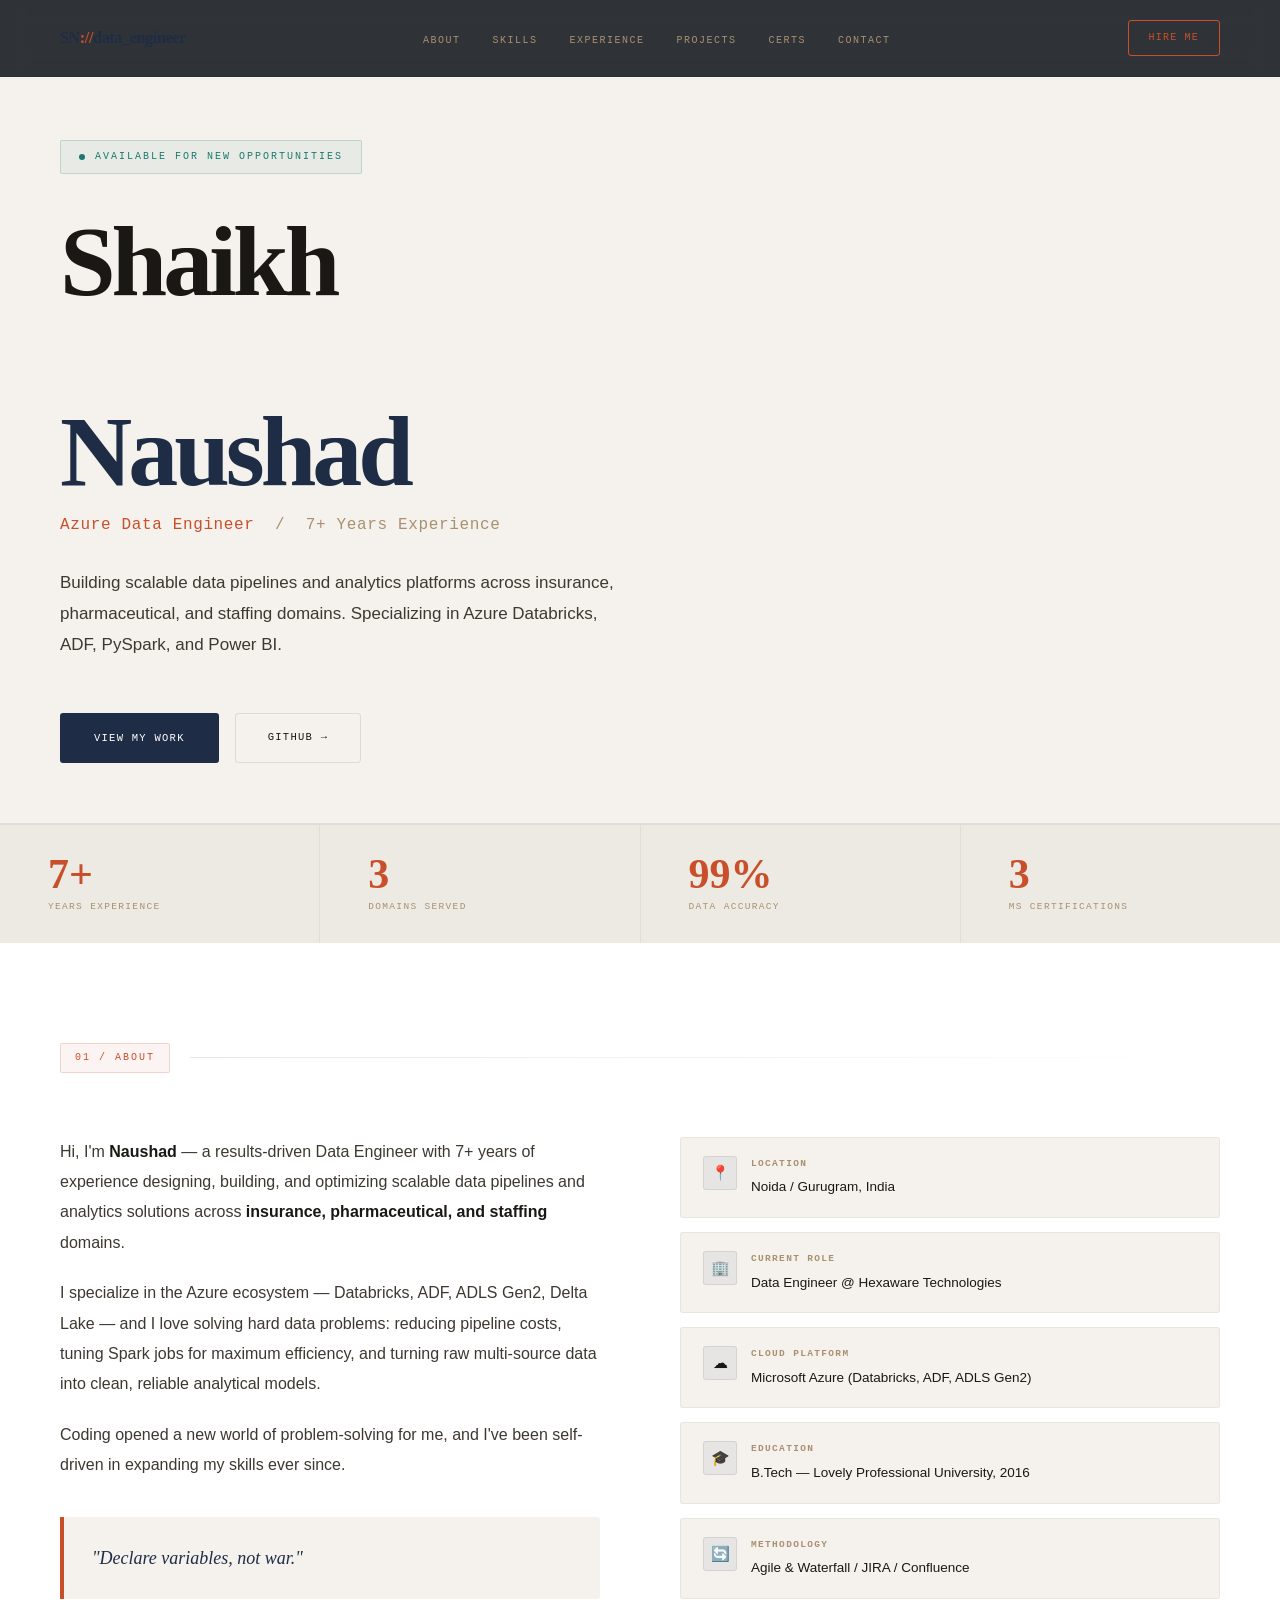
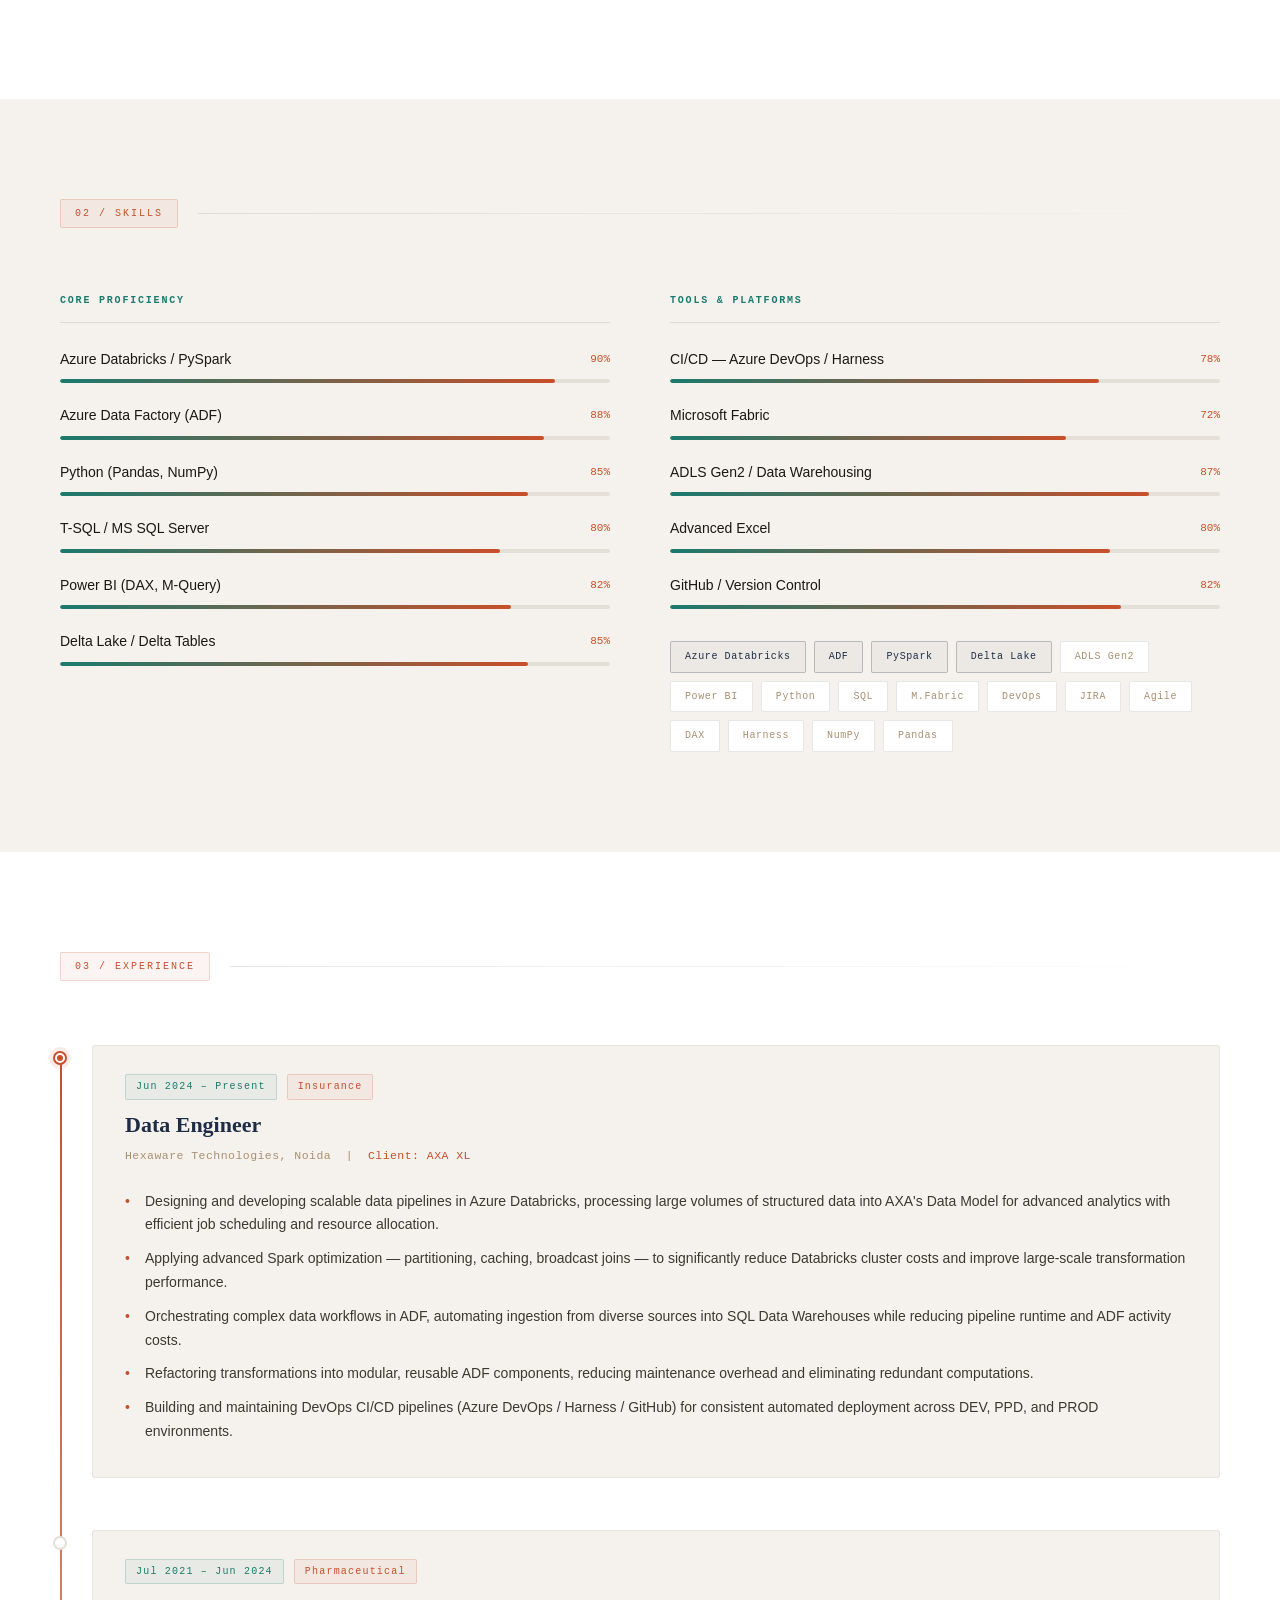
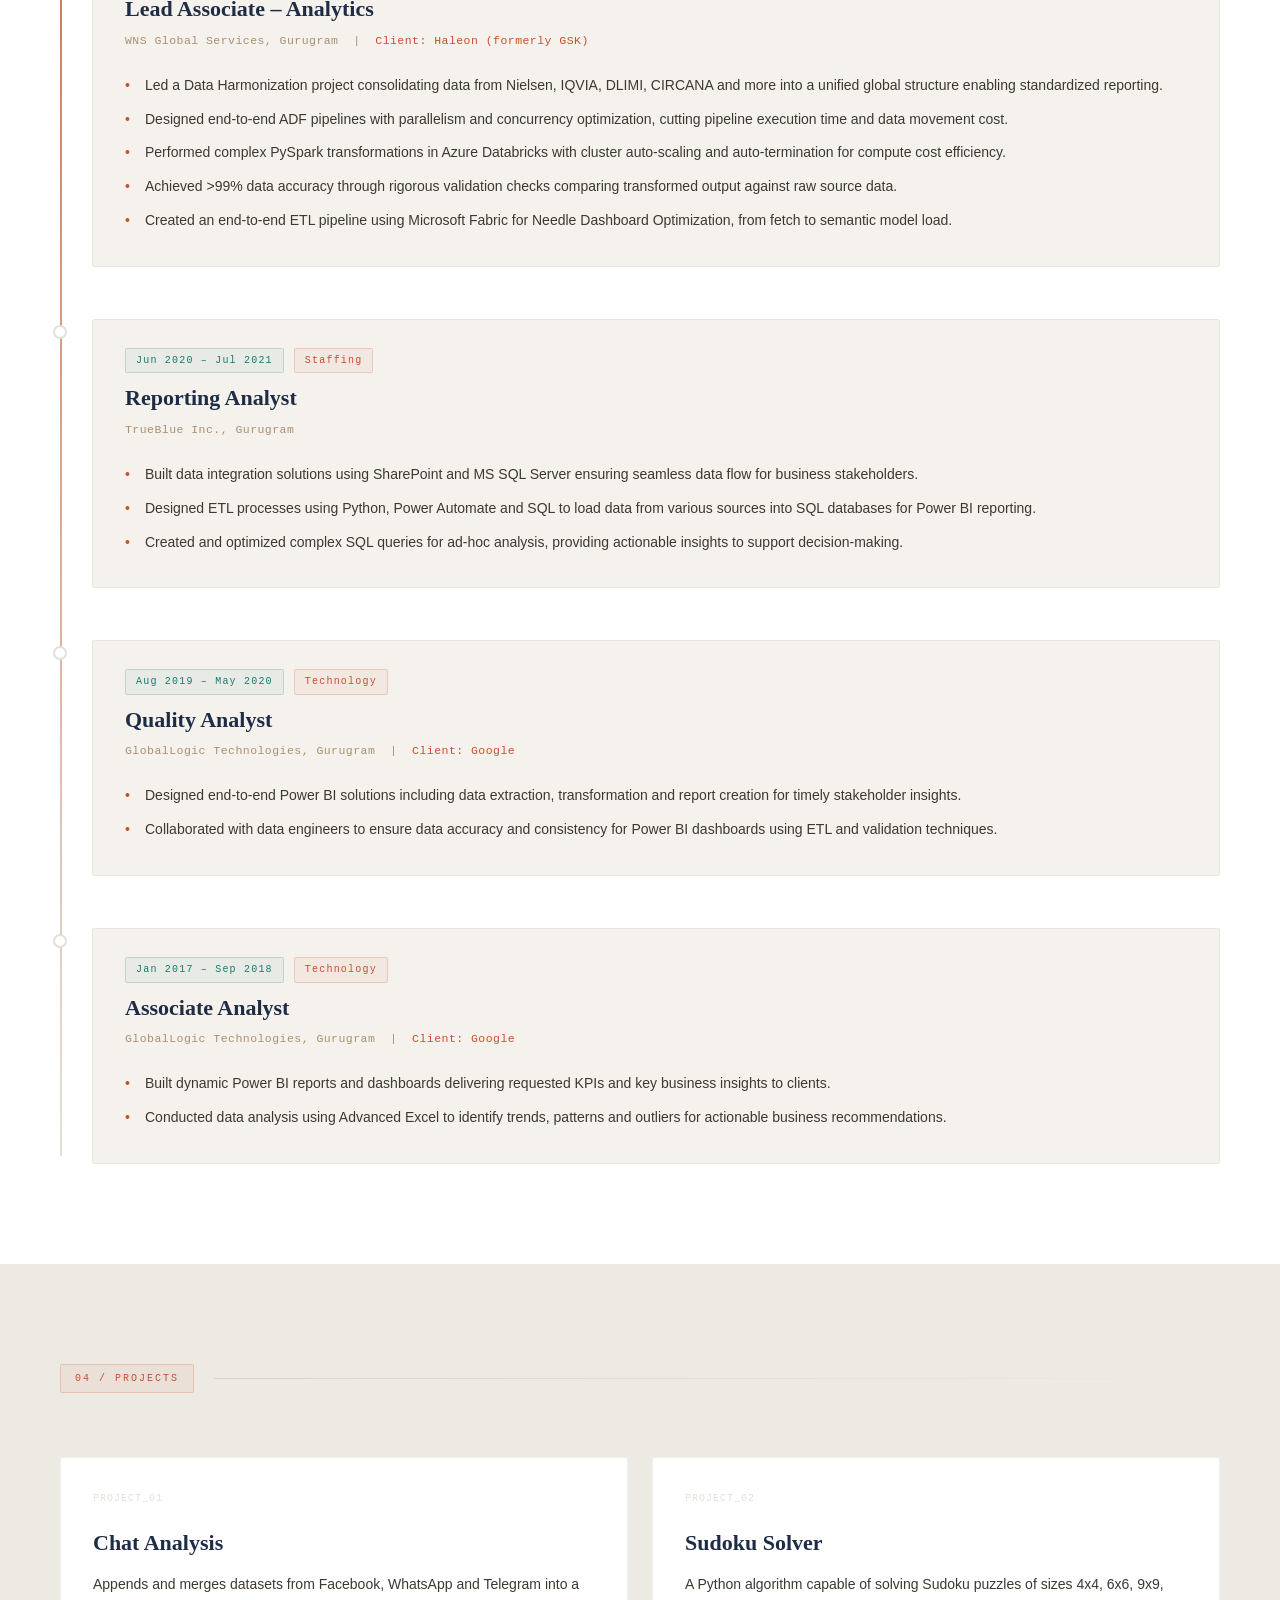
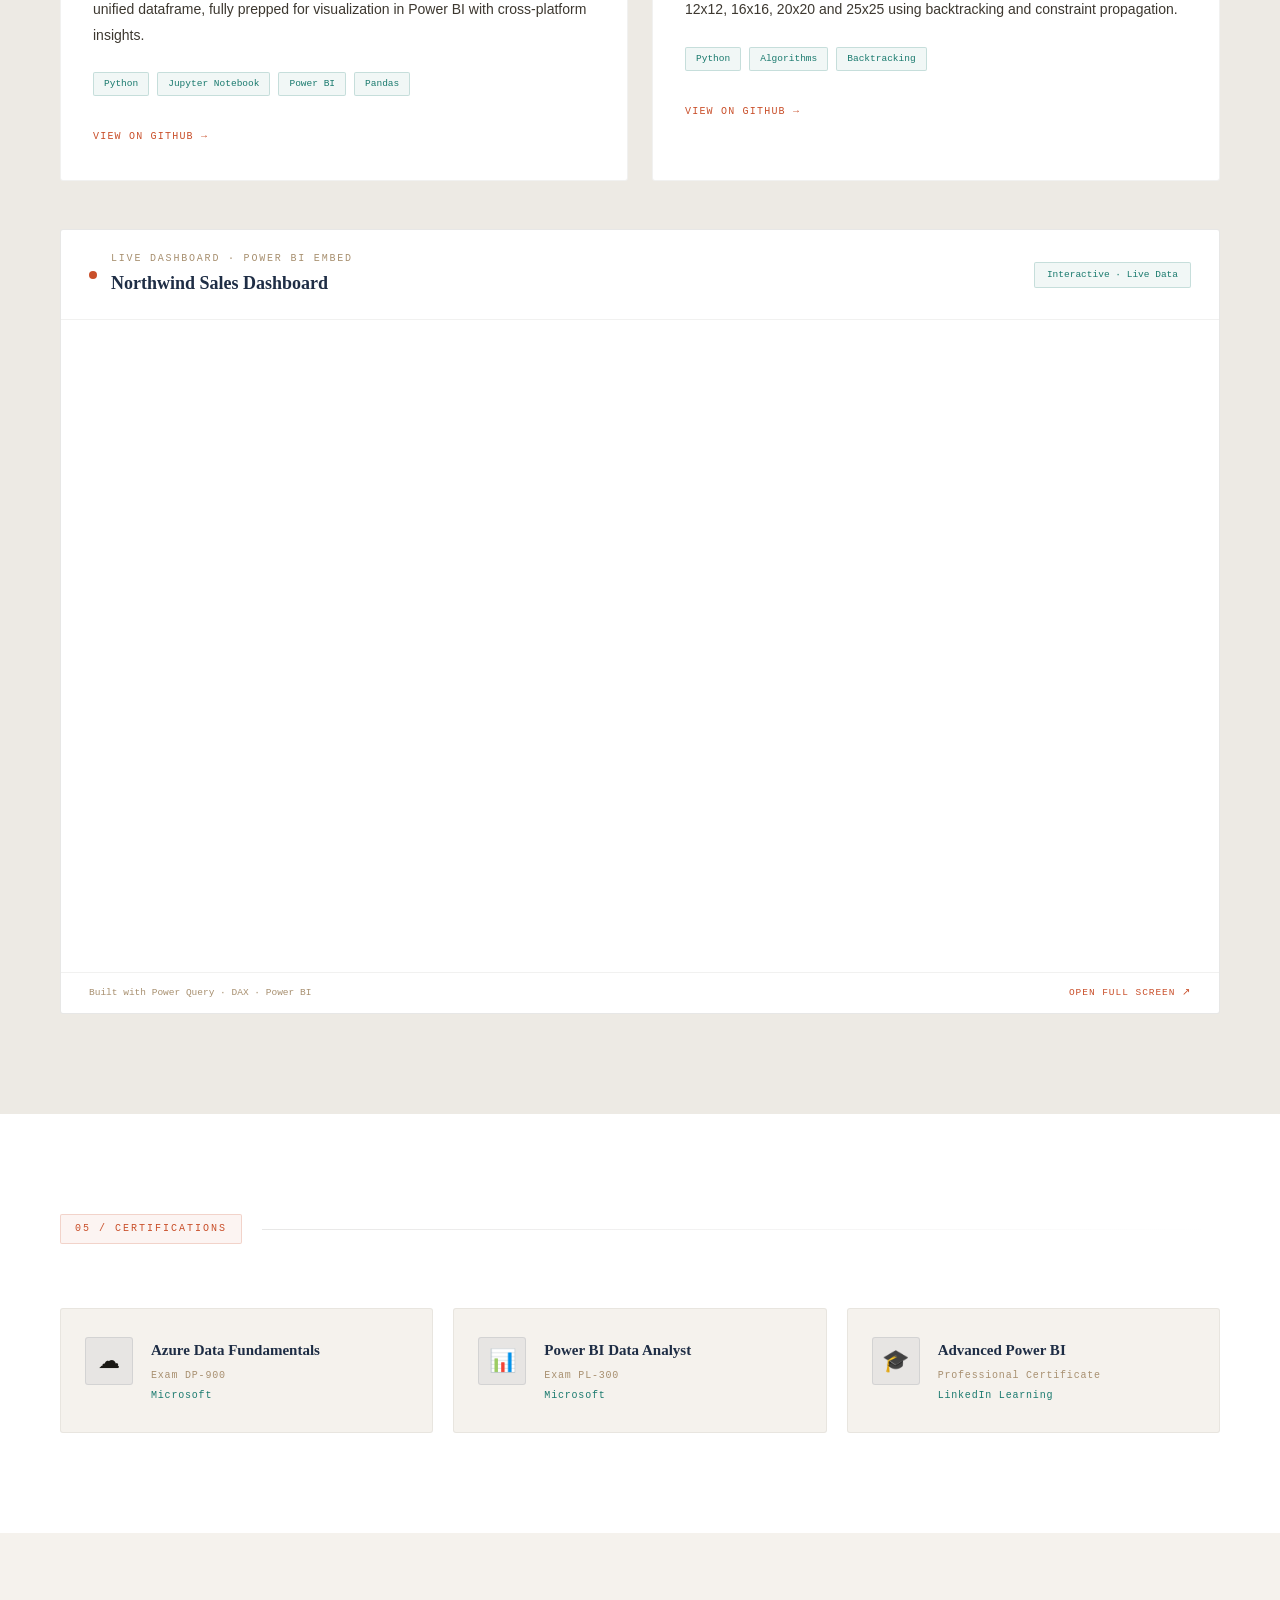
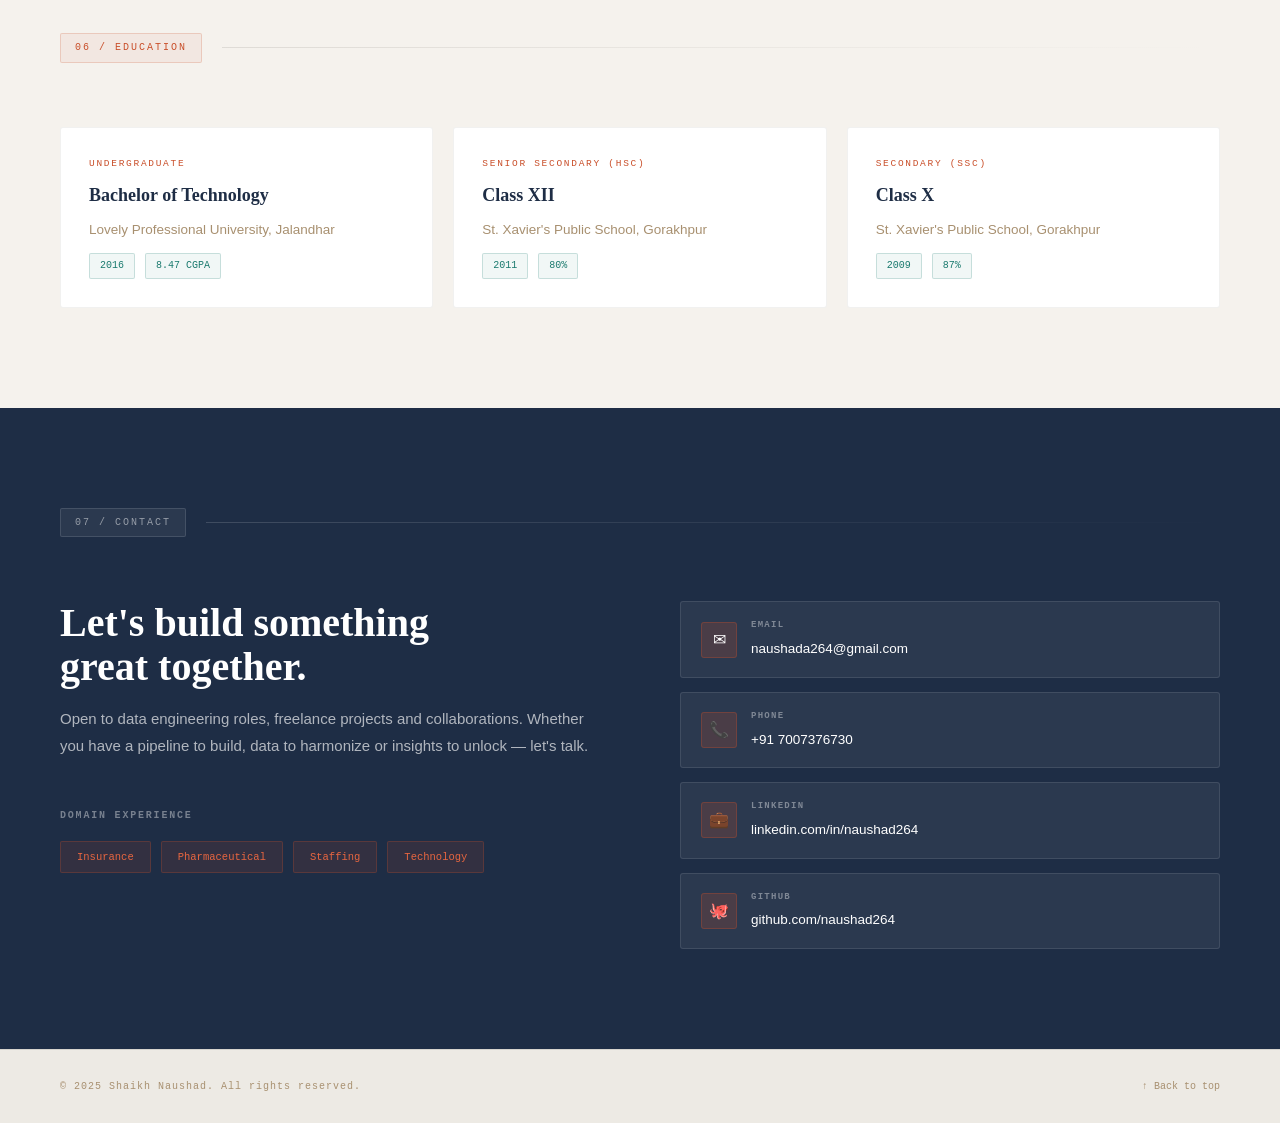
==== commit 52add41e: "Change stylesheet link to theme-light-editorial.css" ====
--- a/index.html
+++ b/index.html
@@ -4,7 +4,7 @@
   <meta charset="UTF-8"/>
   <meta name="viewport" content="width=device-width, initial-scale=1.0"/>
   <title>Shaikh Naushad — Azure Data Engineer</title>
-  <link rel="stylesheet" href="style.css"/>
+  <link rel="stylesheet" href="theme-light-editorial.css"/>
 </head>
 <body>
   <div class="glow-orb glow-orb-1"></div>
--- a/theme-light-editorial.css
+++ b/theme-light-editorial.css
@@ -0,0 +1,267 @@
+/* ═══════════════════════════════════════════
+   V2 — LIGHT EDITORIAL  |  style-v2.css
+   Shaikh Naushad Portfolio
+   Aesthetic: Clean magazine / senior recruiter friendly
+   Fonts: Fraunces + Outfit + DM Mono
+═══════════════════════════════════════════ */
+
+@import url('https://fonts.googleapis.com/css2?family=Fraunces:ital,wght@0,300;0,600;0,700;0,900;1,300;1,600&family=Outfit:wght@300;400;500;600&family=DM+Mono:wght@300;400;500&display=swap');
+
+*, *::before, *::after { box-sizing: border-box; margin: 0; padding: 0; }
+
+:root {
+  --bg:       #f5f2ed;
+  --bg2:      #edeae4;
+  --bg3:      #e4e0d8;
+  --ink:      #1a1814;
+  --ink2:     #3d3830;
+  --navy:     #1e2d45;
+  --coral:    #c94f2a;
+  --coral2:   #e86640;
+  --teal:     #1a7a6e;
+  --sand:     #a89070;
+  --border:   rgba(26,20,12,0.1);
+  --border2:  rgba(26,20,12,0.06);
+  --radius:   3px;
+}
+
+html { scroll-behavior: smooth; }
+
+body {
+  background: var(--bg);
+  color: var(--ink);
+  font-family: 'Outfit', sans-serif;
+  font-size: 16px;
+  line-height: 1.75;
+  overflow-x: hidden;
+}
+
+/* Subtle paper texture */
+body::before {
+  content: '';
+  position: fixed; inset: 0;
+  background-image:
+    url("data:image/svg+xml,%3Csvg xmlns='http://www.w3.org/2000/svg' width='4' height='4'%3E%3Crect width='1' height='1' x='0' y='0' fill='rgba(0,0,0,0.02)'/%3E%3Crect width='1' height='1' x='2' y='2' fill='rgba(0,0,0,0.015)'/%3E%3C/svg%3E");
+  pointer-events: none;
+  z-index: 0;
+}
+
+::-webkit-scrollbar { width: 5px; }
+::-webkit-scrollbar-track { background: var(--bg2); }
+::-webkit-scrollbar-thumb { background: var(--sand); border-radius: 10px; }
+
+/* NAV */
+nav {
+  position: fixed; top: 0; left: 0; right: 0; z-index: 999;
+  display: flex; align-items: center; justify-content: space-between;
+  padding: 20px 60px;
+  background: rgba(245,242,237,0.92);
+  backdrop-filter: blur(12px);
+  border-bottom: 1px solid var(--border2);
+  transition: padding 0.3s, background 0.3s;
+}
+.nav-logo { font-family: 'Fraunces', serif; font-size: 16px; font-weight: 700; color: var(--navy); letter-spacing: -0.02em; }
+.nav-logo span { color: var(--coral); }
+.nav-links { display: flex; gap: 32px; list-style: none; }
+.nav-links a { font-family: 'DM Mono', monospace; font-size: 10px; letter-spacing: 0.15em; text-transform: uppercase; color: var(--sand); text-decoration: none; transition: color 0.2s; }
+.nav-links a:hover { color: var(--navy); }
+.nav-cta { font-family: 'DM Mono', monospace; font-size: 10px; letter-spacing: 0.12em; text-transform: uppercase; color: var(--coral); border: 1.5px solid var(--coral); padding: 8px 20px; border-radius: var(--radius); text-decoration: none; transition: background 0.2s, color 0.2s; }
+.nav-cta:hover { background: var(--coral); color: white; }
+
+/* HERO */
+.hero { position: relative; min-height: 100vh; display: flex; align-items: center; padding: 140px 60px 180px; z-index: 1; background: var(--bg); }
+.hero-content { max-width: 760px; }
+.hero-tag { display: inline-flex; align-items: center; gap: 10px; font-family: 'DM Mono', monospace; font-size: 10px; letter-spacing: 0.2em; text-transform: uppercase; color: var(--teal); background: rgba(26,122,110,0.06); border: 1px solid rgba(26,122,110,0.2); padding: 7px 18px; border-radius: 2px; margin-bottom: 40px; animation: fadeUp 0.6s ease both; }
+.hero-tag-dot { width: 6px; height: 6px; border-radius: 50%; background: var(--teal); animation: pulse 2s infinite; }
+h1.hero-name { font-family: 'Fraunces', serif; font-size: clamp(54px, 8vw, 100px); font-weight: 900; line-height: 0.95; letter-spacing: -0.04em; margin-bottom: 12px; animation: fadeUp 0.7s 0.1s ease both; }
+h1.hero-name .first { color: var(--ink); display: block; }
+h1.hero-name .last { color: var(--navy); display: block; }
+.hero-role { font-family: 'DM Mono', monospace; font-size: clamp(13px, 1.6vw, 16px); color: var(--sand); margin-bottom: 28px; animation: fadeUp 0.7s 0.2s ease both; letter-spacing: 0.04em; }
+.hero-role .highlight { color: var(--coral); }
+.hero-desc { font-size: 17px; font-weight: 300; color: var(--ink2); max-width: 560px; line-height: 1.85; margin-bottom: 52px; animation: fadeUp 0.7s 0.3s ease both; }
+.hero-actions { display: flex; gap: 16px; flex-wrap: wrap; animation: fadeUp 0.7s 0.4s ease both; }
+.btn-primary { font-family: 'DM Mono', monospace; font-size: 10.5px; letter-spacing: 0.12em; text-transform: uppercase; color: white; background: var(--navy); border: 2px solid var(--navy); padding: 14px 32px; border-radius: var(--radius); text-decoration: none; transition: background 0.2s, transform 0.2s; display: inline-block; }
+.btn-primary:hover { background: var(--coral); border-color: var(--coral); transform: translateY(-2px); }
+.btn-ghost { font-family: 'DM Mono', monospace; font-size: 10.5px; letter-spacing: 0.12em; text-transform: uppercase; color: var(--ink); background: transparent; border: 1.5px solid var(--border); padding: 14px 32px; border-radius: var(--radius); text-decoration: none; transition: border-color 0.2s, color 0.2s, transform 0.2s; display: inline-block; }
+.btn-ghost:hover { border-color: var(--navy); color: var(--navy); transform: translateY(-2px); }
+
+/* No pipeline in V2 */
+.hero-pipeline { display: none; }
+
+/* HERO STATS */
+.hero-stats { position: absolute; bottom: 0; left: 0; right: 0; display: flex; border-top: 2px solid var(--border2); z-index: 1; background: var(--bg2); animation: fadeUp 0.8s 0.5s ease both; }
+.hero-stat { flex: 1; padding: 28px 48px; border-right: 1px solid var(--border2); }
+.hero-stat:last-child { border-right: none; }
+.hero-stat-num { font-family: 'Fraunces', serif; font-size: 42px; font-weight: 900; color: var(--coral); line-height: 1; margin-bottom: 4px; }
+.hero-stat-label { font-family: 'DM Mono', monospace; font-size: 9.5px; letter-spacing: 0.14em; text-transform: uppercase; color: var(--sand); }
+
+/* SECTIONS */
+section { position: relative; z-index: 1; padding: 100px 60px; }
+.section-header { display: flex; align-items: center; gap: 20px; margin-bottom: 64px; }
+.section-tag { font-family: 'DM Mono', monospace; font-size: 10px; letter-spacing: 0.2em; text-transform: uppercase; color: var(--coral); background: rgba(201,79,42,0.06); border: 1px solid rgba(201,79,42,0.2); padding: 5px 14px; border-radius: 2px; white-space: nowrap; }
+.section-line { flex: 1; height: 1px; background: linear-gradient(to right, var(--border), transparent); }
+
+/* ABOUT */
+#about { background: white; }
+.about-grid { display: grid; grid-template-columns: 1fr 1fr; gap: 80px; align-items: start; }
+.about-text p { font-size: 16px; font-weight: 300; color: var(--ink2); margin-bottom: 20px; line-height: 1.9; }
+.about-text p strong { color: var(--ink); font-weight: 600; }
+.about-quote { margin-top: 36px; padding: 24px 28px; border-left: 4px solid var(--coral); background: var(--bg); border-radius: 0 var(--radius) var(--radius) 0; }
+.about-quote p { font-family: 'Fraunces', serif; font-style: italic; font-size: 18px; color: var(--navy); margin-bottom: 0; }
+.about-info { display: flex; flex-direction: column; gap: 14px; }
+.info-card { background: var(--bg); border: 1px solid var(--border2); border-radius: var(--radius); padding: 18px 22px; display: flex; align-items: flex-start; gap: 14px; transition: border-color 0.2s, transform 0.2s, box-shadow 0.2s; }
+.info-card:hover { border-color: var(--border); transform: translateX(4px); box-shadow: 4px 0 16px rgba(0,0,0,0.04); }
+.info-card-icon { width: 34px; height: 34px; border-radius: var(--radius); background: rgba(30,45,69,0.06); border: 1px solid rgba(30,45,69,0.1); display: flex; align-items: center; justify-content: center; font-size: 15px; flex-shrink: 0; }
+.info-card-text h4 { font-family: 'DM Mono', monospace; font-size: 9.5px; letter-spacing: 0.14em; text-transform: uppercase; color: var(--sand); margin-bottom: 3px; }
+.info-card-text p { font-size: 13.5px; color: var(--ink); font-weight: 500; }
+
+/* SKILLS */
+#skills { background: var(--bg); }
+.skills-layout { display: grid; grid-template-columns: 1fr 1fr; gap: 60px; }
+.skills-group h3 { font-family: 'DM Mono', monospace; font-size: 10px; letter-spacing: 0.18em; text-transform: uppercase; color: var(--teal); margin-bottom: 24px; padding-bottom: 12px; border-bottom: 1px solid var(--border); }
+.skill-bar-wrap { margin-bottom: 20px; }
+.skill-bar-top { display: flex; justify-content: space-between; align-items: center; margin-bottom: 8px; }
+.skill-name { font-size: 14px; font-weight: 500; color: var(--ink); }
+.skill-pct { font-family: 'DM Mono', monospace; font-size: 11px; color: var(--coral); }
+.skill-track { height: 4px; background: var(--bg3); border-radius: 99px; overflow: hidden; }
+.skill-fill { height: 100%; border-radius: 99px; background: linear-gradient(to right, var(--teal), var(--coral)); width: 0; transition: width 1.2s cubic-bezier(.4,0,.2,1); }
+.tag-cloud { display: flex; flex-wrap: wrap; gap: 8px; margin-top: 32px; }
+.tag { font-family: 'DM Mono', monospace; font-size: 10px; letter-spacing: 0.06em; color: var(--sand); background: white; border: 1px solid var(--border); padding: 6px 14px; border-radius: 2px; transition: border-color 0.2s, color 0.2s; }
+.tag:hover { border-color: var(--navy); color: var(--navy); }
+.tag.accent { color: var(--navy); border-color: rgba(30,45,69,0.25); background: rgba(30,45,69,0.04); }
+
+/* EXPERIENCE */
+#experience { background: white; }
+.timeline { position: relative; padding-left: 32px; }
+.timeline::before { content: ''; position: absolute; left: 0; top: 8px; bottom: 8px; width: 2px; background: linear-gradient(to bottom, var(--coral), var(--bg3)); }
+.timeline-item { position: relative; margin-bottom: 52px; }
+.timeline-item:last-child { margin-bottom: 0; }
+.timeline-dot { position: absolute; left: -39px; top: 6px; width: 14px; height: 14px; border-radius: 50%; background: white; border: 2px solid var(--bg3); }
+.timeline-item.current .timeline-dot { border-color: var(--coral); box-shadow: 0 0 0 4px rgba(201,79,42,0.1); }
+.timeline-item.current .timeline-dot::after { content: ''; position: absolute; inset: 2px; border-radius: 50%; background: var(--coral); animation: pulse 2s infinite; }
+.timeline-card { background: var(--bg); border: 1px solid var(--border2); border-radius: var(--radius); padding: 28px 32px; transition: border-color 0.2s, box-shadow 0.2s; }
+.timeline-card:hover { border-color: var(--border); box-shadow: 0 4px 24px rgba(0,0,0,0.06); }
+.timeline-meta { display: flex; flex-wrap: wrap; align-items: center; gap: 10px; margin-bottom: 6px; }
+.timeline-period { font-family: 'DM Mono', monospace; font-size: 10px; letter-spacing: 0.12em; color: var(--teal); background: rgba(26,122,110,0.06); border: 1px solid rgba(26,122,110,0.2); padding: 3px 10px; border-radius: 2px; }
+.timeline-domain { font-family: 'DM Mono', monospace; font-size: 10px; letter-spacing: 0.12em; color: var(--coral); background: rgba(201,79,42,0.06); border: 1px solid rgba(201,79,42,0.2); padding: 3px 10px; border-radius: 2px; }
+.timeline-role { font-family: 'Fraunces', serif; font-size: 22px; font-weight: 700; color: var(--navy); margin-bottom: 2px; }
+.timeline-company { font-family: 'DM Mono', monospace; font-size: 11.5px; color: var(--sand); letter-spacing: 0.04em; margin-bottom: 18px; }
+.timeline-company span { color: var(--coral); }
+.timeline-points { list-style: none; padding: 0; }
+.timeline-points li {
+  font-size: 14px;
+  font-weight: 300;
+  color: var(--ink2);
+  padding: 5px 0 5px 20px;
+  position: relative;
+  line-height: 1.7;
+}
+/* ✅ FIXED: Unicode escape */
+.timeline-points li::before {
+  content: '\2022';
+  position: absolute;
+  left: 0;
+  top: 5px;
+  color: var(--coral);
+  font-size: 14px;
+}
+
+/* PROJECTS */
+#projects { background: var(--bg2); }
+.projects-grid { display: grid; grid-template-columns: repeat(auto-fit, minmax(320px, 1fr)); gap: 24px; margin-bottom: 48px; }
+.project-card { background: white; border: 1px solid var(--border2); border-radius: var(--radius); padding: 32px; position: relative; overflow: hidden; transition: box-shadow 0.25s, transform 0.25s; }
+.project-card::before { content: ''; position: absolute; top: 0; left: 0; right: 0; height: 3px; background: linear-gradient(to right, var(--teal), var(--coral)); transform: scaleX(0); transform-origin: left; transition: transform 0.3s; }
+.project-card:hover { box-shadow: 0 8px 40px rgba(0,0,0,0.08); transform: translateY(-4px); }
+.project-card:hover::before { transform: scaleX(1); }
+.project-num { font-family: 'DM Mono', monospace; font-size: 10px; color: var(--bg3); letter-spacing: 0.1em; margin-bottom: 16px; }
+.project-title { font-family: 'Fraunces', serif; font-size: 22px; font-weight: 700; color: var(--navy); margin-bottom: 10px; }
+.project-desc { font-size: 14px; font-weight: 300; color: var(--ink2); line-height: 1.8; margin-bottom: 24px; }
+.project-tech { display: flex; flex-wrap: wrap; gap: 8px; margin-bottom: 24px; }
+.project-tech span { font-family: 'DM Mono', monospace; font-size: 9.5px; color: var(--teal); background: rgba(26,122,110,0.06); border: 1px solid rgba(26,122,110,0.2); padding: 3px 10px; border-radius: 2px; }
+.project-link { font-family: 'DM Mono', monospace; font-size: 10px; letter-spacing: 0.12em; text-transform: uppercase; color: var(--coral); text-decoration: none; transition: color 0.2s; }
+.project-link:hover { color: var(--navy); }
+
+/* POWER BI */
+.powerbi-wrap { background: white; border: 1px solid var(--border); border-radius: var(--radius); overflow: hidden; }
+.powerbi-header { display: flex; align-items: center; justify-content: space-between; padding: 20px 28px; border-bottom: 1px solid var(--border2); flex-wrap: wrap; gap: 12px; }
+.powerbi-header-left { display: flex; align-items: center; gap: 14px; }
+.powerbi-dot { width: 8px; height: 8px; border-radius: 50%; background: var(--coral); animation: pulse 2s infinite; }
+.powerbi-label { font-family: 'DM Mono', monospace; font-size: 10px; letter-spacing: 0.18em; text-transform: uppercase; color: var(--sand); }
+.powerbi-title { font-family: 'Fraunces', serif; font-size: 18px; font-weight: 700; color: var(--navy); }
+.powerbi-badge { font-family: 'DM Mono', monospace; font-size: 9.5px; color: var(--teal); background: rgba(26,122,110,0.06); border: 1px solid rgba(26,122,110,0.2); padding: 4px 12px; border-radius: 2px; }
+.powerbi-frame-wrap { position: relative; width: 100%; padding-bottom: 56.25%; height: 0; overflow: hidden; }
+.powerbi-frame-wrap iframe { position: absolute; top: 0; left: 0; width: 100%; height: 100%; border: none; display: block; }
+.powerbi-footer { padding: 12px 28px; border-top: 1px solid var(--border2); display: flex; align-items: center; justify-content: space-between; flex-wrap: wrap; gap: 8px; }
+.powerbi-footer p { font-family: 'DM Mono', monospace; font-size: 9.5px; color: var(--sand); }
+.powerbi-fullscreen { font-family: 'DM Mono', monospace; font-size: 9.5px; text-transform: uppercase; letter-spacing: 0.1em; color: var(--coral); text-decoration: none; transition: color 0.2s; }
+.powerbi-fullscreen:hover { color: var(--navy); }
+
+/* CERTS */
+#certifications { background: white; }
+.certs-grid { display: grid; grid-template-columns: repeat(auto-fit, minmax(260px, 1fr)); gap: 20px; }
+.cert-card { background: var(--bg); border: 1px solid var(--border2); border-radius: var(--radius); padding: 28px 24px; display: flex; align-items: flex-start; gap: 18px; transition: box-shadow 0.2s, transform 0.2s; }
+.cert-card:hover { box-shadow: 0 4px 20px rgba(0,0,0,0.06); transform: translateY(-3px); }
+.cert-badge { width: 48px; height: 48px; border-radius: var(--radius); background: rgba(30,45,69,0.06); border: 1px solid rgba(30,45,69,0.1); display: flex; align-items: center; justify-content: center; font-size: 22px; flex-shrink: 0; }
+.cert-info h4 { font-family: 'Fraunces', serif; font-size: 15px; font-weight: 700; color: var(--navy); margin-bottom: 4px; }
+.cert-info p { font-family: 'DM Mono', monospace; font-size: 10px; letter-spacing: 0.08em; color: var(--sand); }
+.cert-info .cert-issuer { color: var(--teal); margin-top: 2px; }
+
+/* EDUCATION */
+#education { background: var(--bg); }
+.edu-grid { display: grid; grid-template-columns: repeat(auto-fit, minmax(300px, 1fr)); gap: 20px; }
+.edu-card { background: white; border: 1px solid var(--border2); border-radius: var(--radius); padding: 28px; transition: box-shadow 0.2s; }
+.edu-card:hover { box-shadow: 0 4px 20px rgba(0,0,0,0.06); }
+.edu-type { font-family: 'DM Mono', monospace; font-size: 9.5px; letter-spacing: 0.18em; text-transform: uppercase; color: var(--coral); margin-bottom: 8px; }
+.edu-degree { font-family: 'Fraunces', serif; font-size: 18px; font-weight: 700; color: var(--navy); margin-bottom: 6px; }
+.edu-school { font-size: 13.5px; color: var(--sand); margin-bottom: 12px; }
+.edu-meta { display: flex; gap: 10px; flex-wrap: wrap; }
+.edu-badge { font-family: 'DM Mono', monospace; font-size: 10px; color: var(--teal); background: rgba(26,122,110,0.06); border: 1px solid rgba(26,122,110,0.2); padding: 3px 10px; border-radius: 2px; }
+
+/* CONTACT */
+#contact { background: var(--navy); color: white; }
+.contact-inner { display: grid; grid-template-columns: 1fr 1fr; gap: 80px; align-items: start; }
+.section-tag-contact { color: rgba(255,255,255,0.5); background: rgba(255,255,255,0.06); border-color: rgba(255,255,255,0.12); }
+.section-line-contact { background: linear-gradient(to right, rgba(255,255,255,0.15), transparent); }
+#contact .section-tag { color: rgba(255,255,255,0.5); background: rgba(255,255,255,0.06); border-color: rgba(255,255,255,0.12); }
+#contact .section-line { background: linear-gradient(to right, rgba(255,255,255,0.15), transparent); }
+.contact-text h3 { font-family: 'Fraunces', serif; font-size: 40px; font-weight: 900; color: white; margin-bottom: 16px; line-height: 1.1; }
+.contact-text p { font-size: 15px; font-weight: 300; color: rgba(255,255,255,0.65); line-height: 1.8; margin-bottom: 36px; }
+.contact-links { display: flex; flex-direction: column; gap: 14px; }
+.contact-link { display: flex; align-items: center; gap: 14px; text-decoration: none; color: white; font-size: 14px; padding: 16px 20px; background: rgba(255,255,255,0.06); border: 1px solid rgba(255,255,255,0.1); border-radius: var(--radius); transition: background 0.2s, transform 0.2s; }
+.contact-link:hover { background: rgba(255,255,255,0.1); transform: translateX(4px); }
+.contact-link-icon { width: 36px; height: 36px; border-radius: var(--radius); background: rgba(201,79,42,0.2); border: 1px solid rgba(201,79,42,0.3); display: flex; align-items: center; justify-content: center; font-size: 16px; flex-shrink: 0; }
+.contact-link-body h4 { font-family: 'DM Mono', monospace; font-size: 9px; letter-spacing: 0.14em; text-transform: uppercase; color: rgba(255,255,255,0.4); margin-bottom: 2px; }
+.contact-link-body span { color: white; font-size: 13.5px; }
+.contact-domains { margin-top: 48px; }
+.contact-domains h4 { font-family: 'DM Mono', monospace; font-size: 10px; letter-spacing: 0.18em; text-transform: uppercase; color: rgba(255,255,255,0.4); margin-bottom: 16px; }
+.domain-tags { display: flex; flex-wrap: wrap; gap: 10px; }
+.domain-tag { font-family: 'DM Mono', monospace; font-size: 10.5px; color: var(--coral2); background: rgba(201,79,42,0.12); border: 1px solid rgba(201,79,42,0.25); padding: 6px 16px; border-radius: 2px; }
+
+/* FOOTER */
+footer { position: relative; z-index: 1; background: var(--bg2); border-top: 1px solid var(--border); padding: 28px 60px; display: flex; justify-content: space-between; align-items: center; flex-wrap: wrap; gap: 16px; }
+.footer-copy { font-family: 'DM Mono', monospace; font-size: 10px; letter-spacing: 0.1em; color: var(--sand); }
+.footer-back { font-family: 'DM Mono', monospace; font-size: 10px; color: var(--sand); text-decoration: none; transition: color 0.2s; }
+.footer-back:hover { color: var(--navy); }
+
+/* ANIMATIONS */
+@keyframes fadeUp { from { opacity: 0; transform: translateY(24px); } to { opacity: 1; transform: translateY(0); } }
+@keyframes fadeIn { from { opacity: 0; } to { opacity: 1; } }
+@keyframes pulse { 0%, 100% { opacity: 1; transform: scale(1); } 50% { opacity: 0.5; transform: scale(0.8); } }
+
+.reveal { opacity: 0; transform: translateY(28px); transition: opacity 0.7s ease, transform 0.7s ease; }
+.reveal.visible { opacity: 1; transform: none; }
+
+/* RESPONSIVE */
+@media (max-width: 900px) {
+  nav { padding: 16px 24px; }
+  .nav-links { display: none; }
+  section { padding: 70px 24px; }
+  .hero { padding: 110px 24px 180px; }
+  .hero-stats { flex-wrap: wrap; }
+  .hero-stat { min-width: 50%; border-right: none; border-bottom: 1px solid var(--border2); }
+  .hero-stat-num { font-size: 32px; }
+  .about-grid { grid-template-columns: 1fr; gap: 40px; }
+  .skills-layout { grid-template-columns: 1fr; }
+  .contact-inner { grid-template-columns: 1fr; gap: 40px; }
+  footer { padding: 20px 24px; }
+}
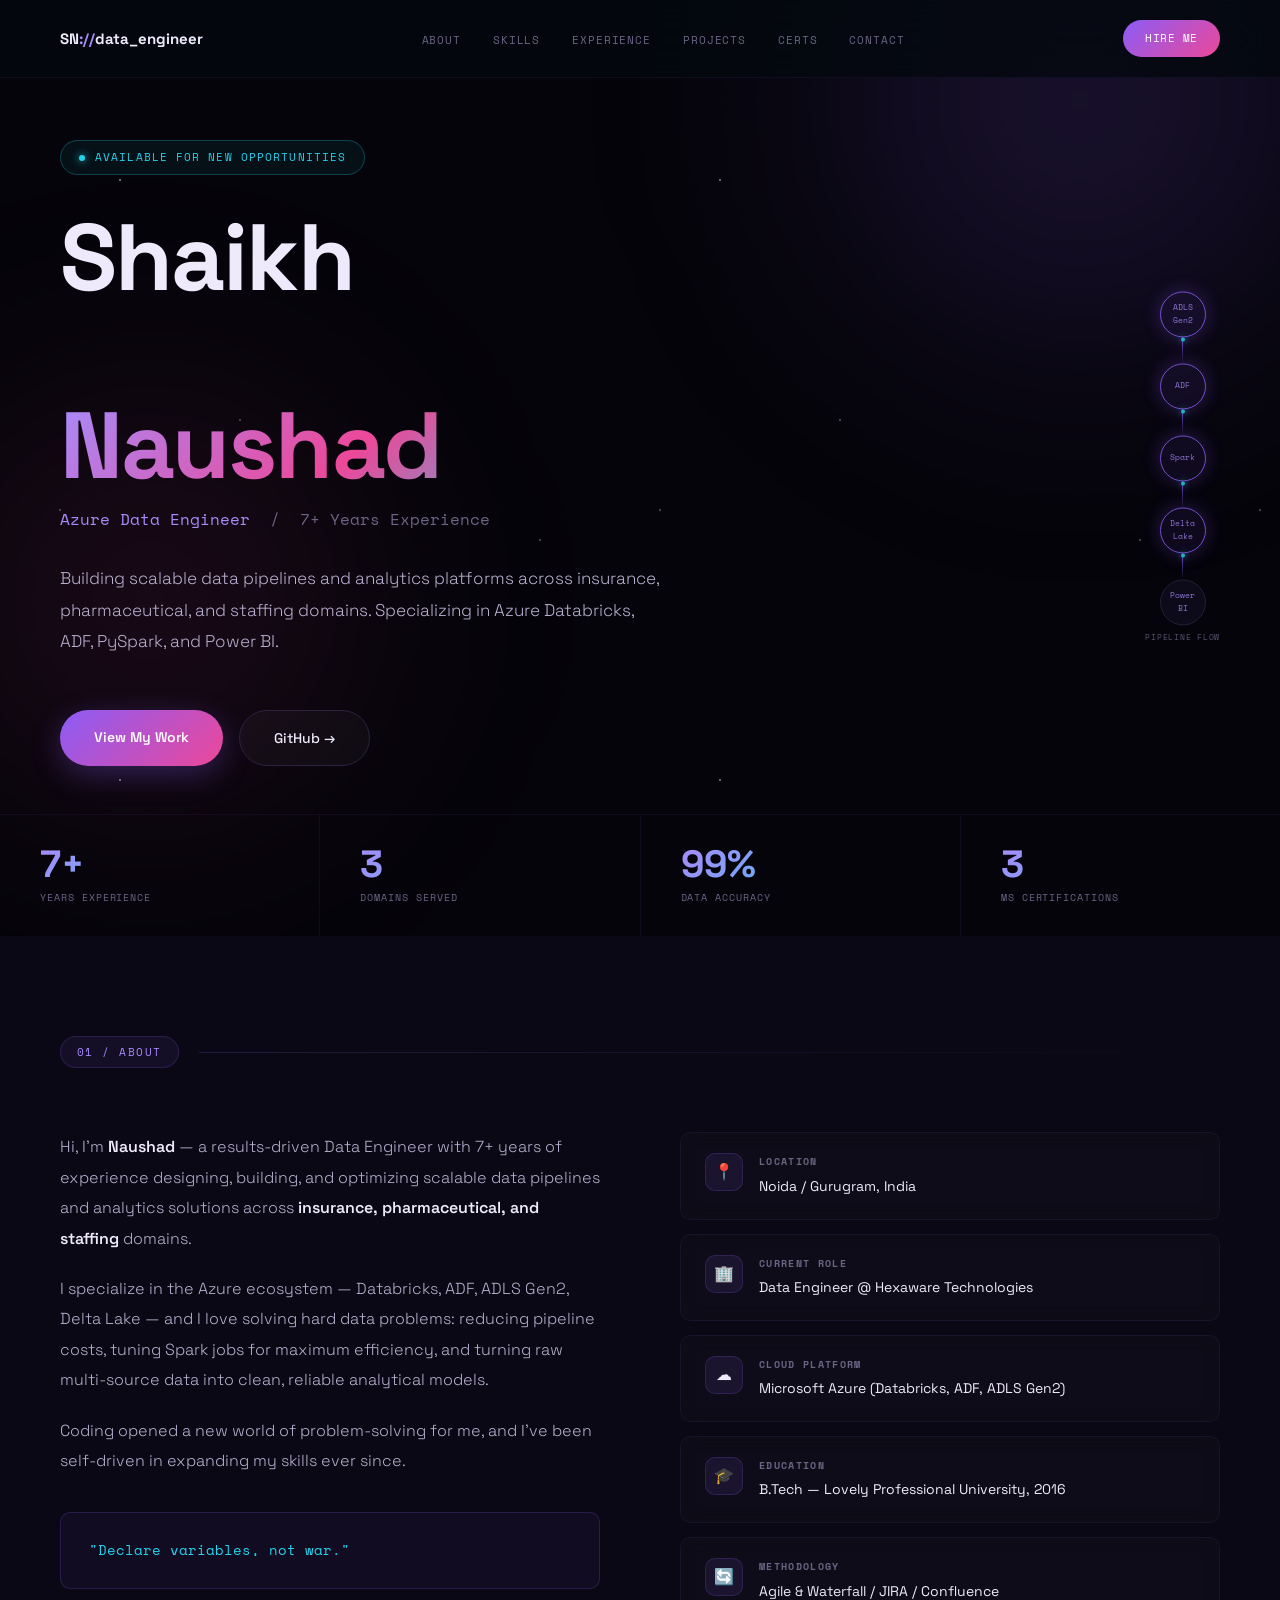
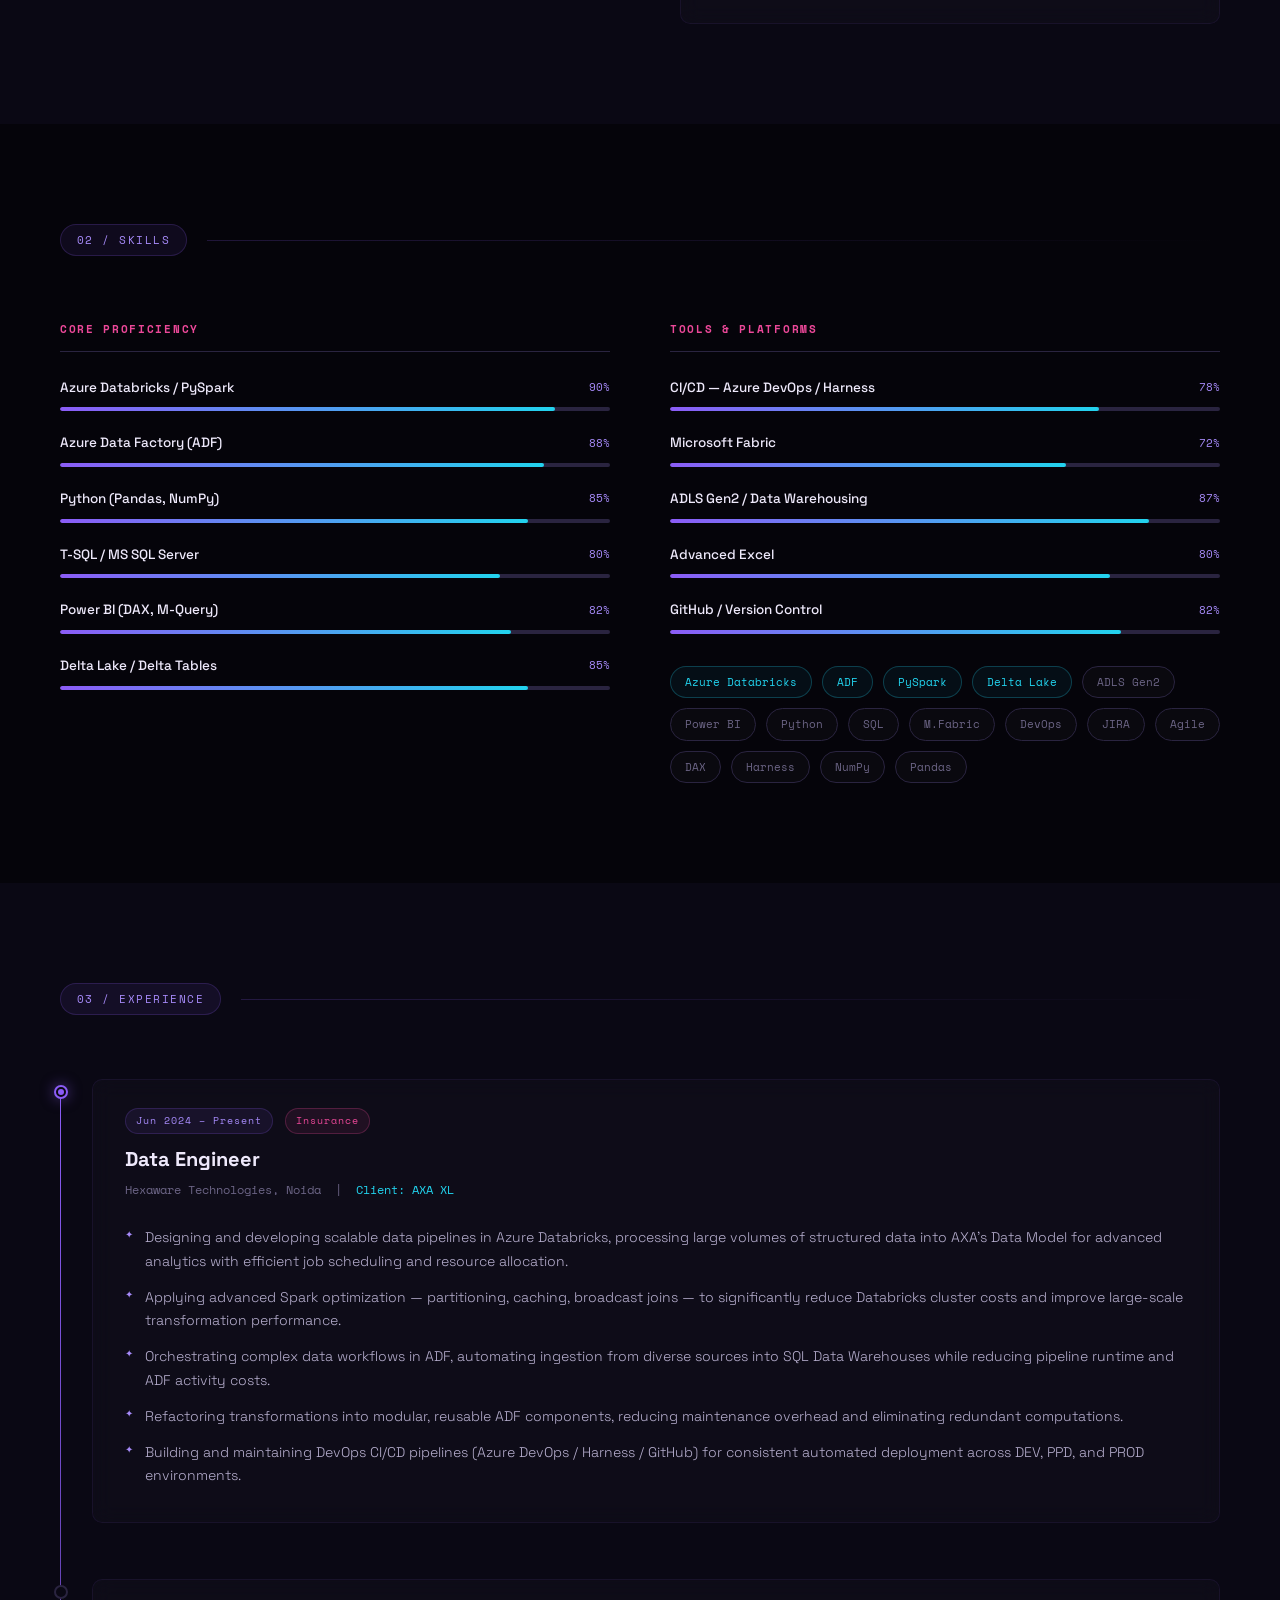
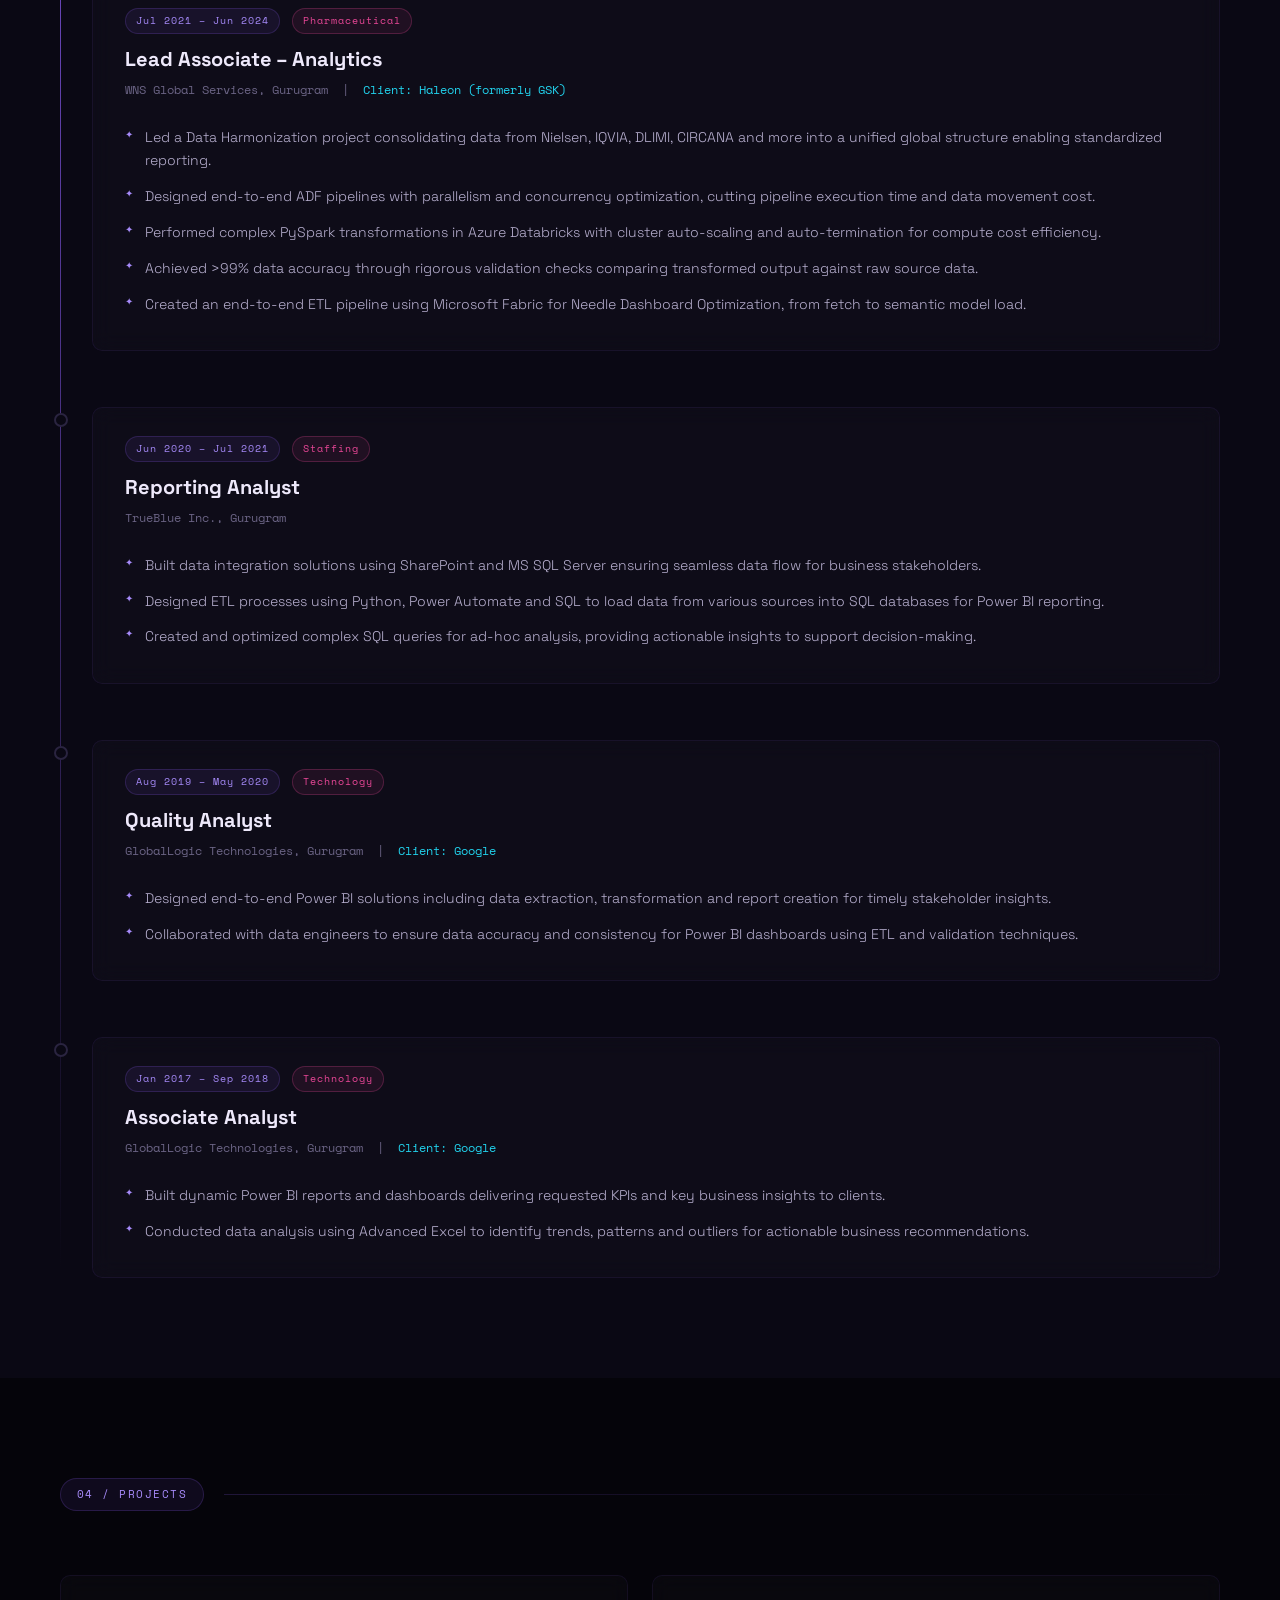
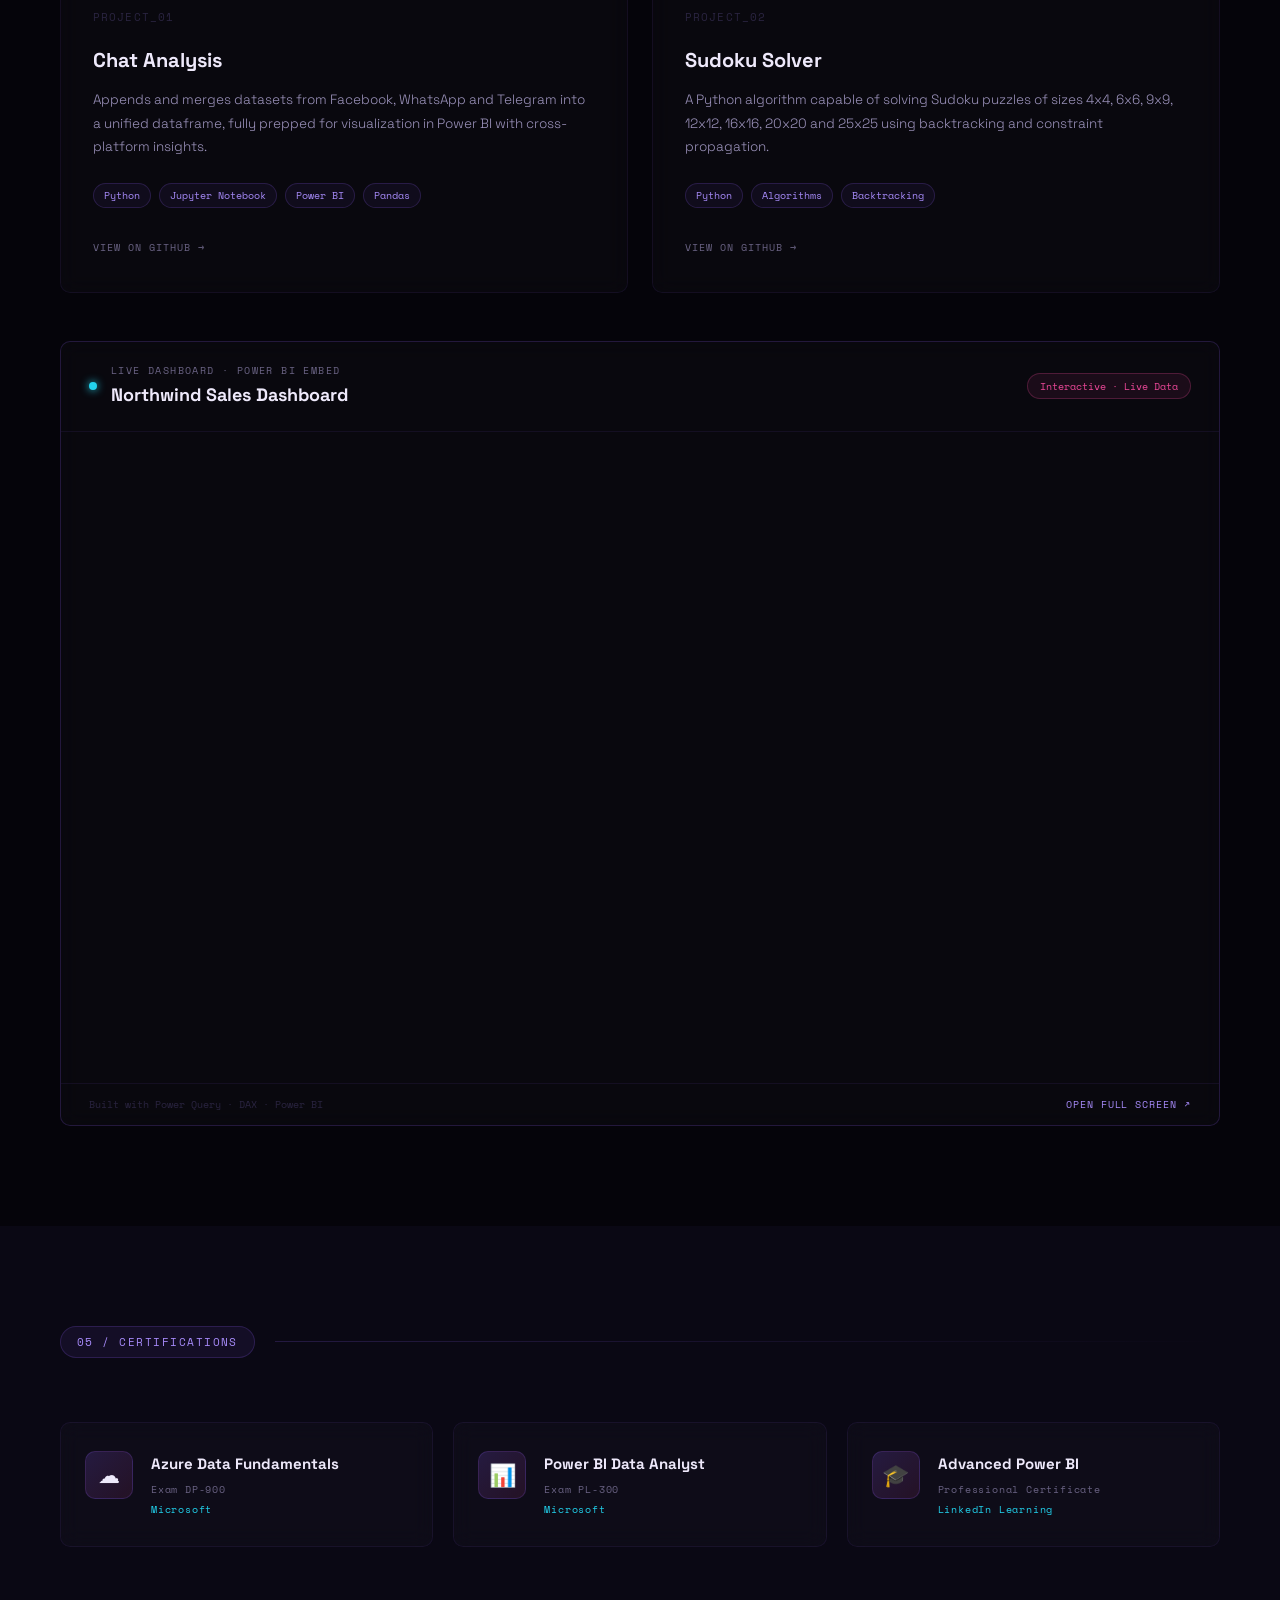
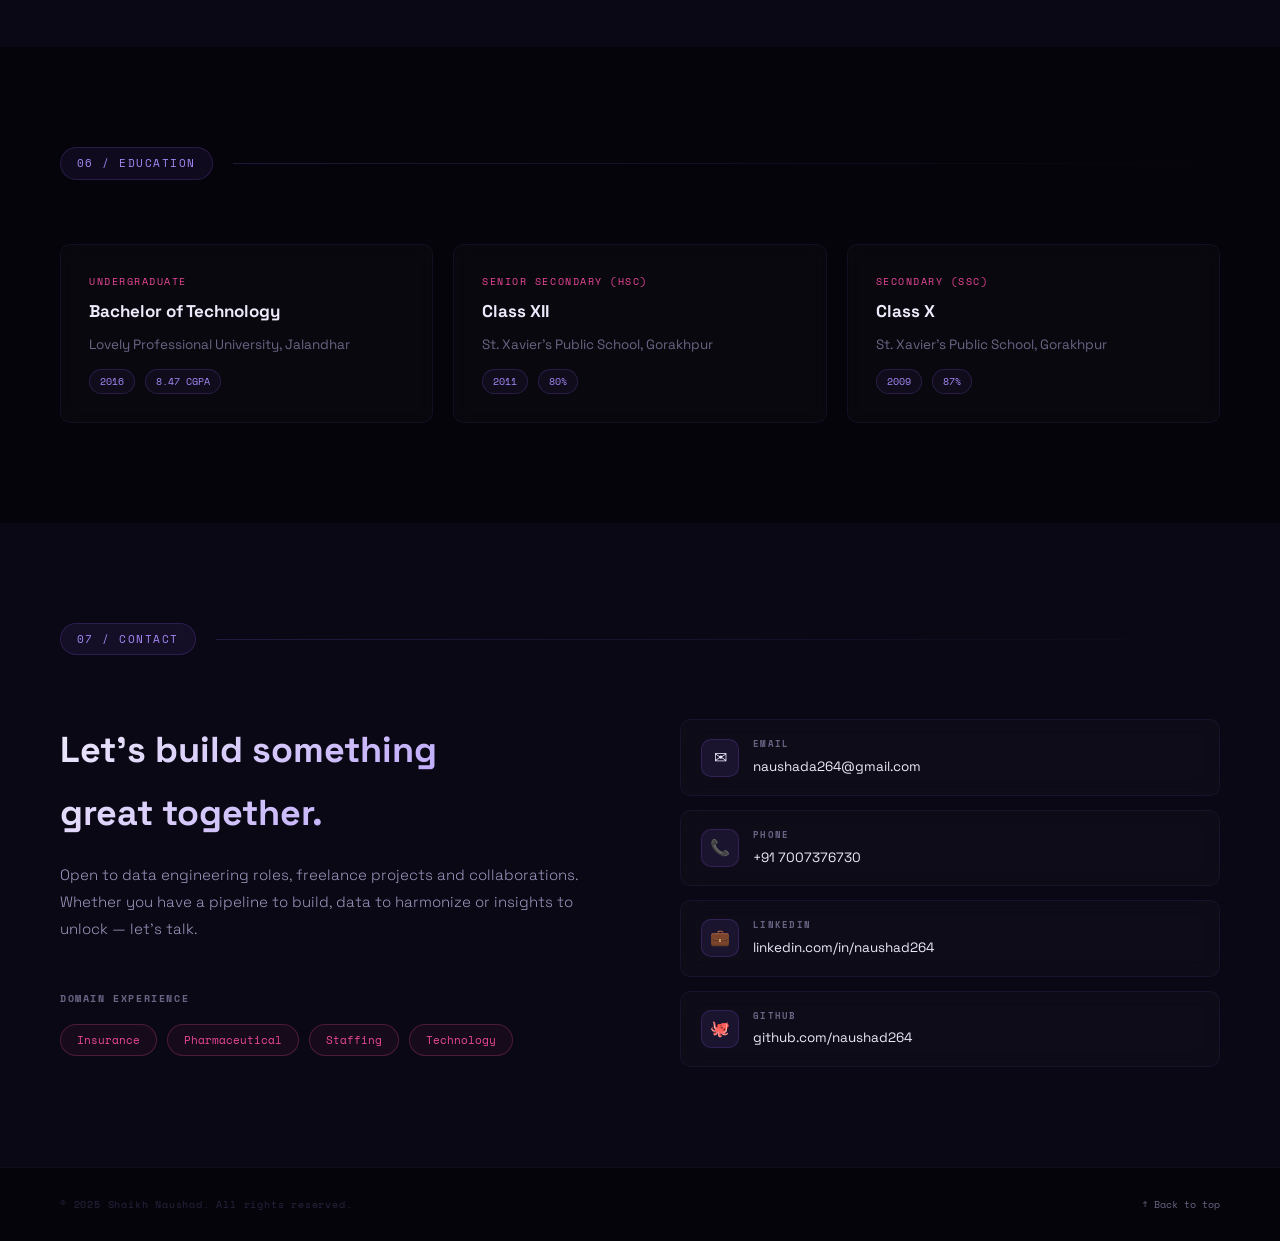
==== commit 33513512: "Change stylesheet link to theme-apollo-cosmic.css" ====
--- a/index.html
+++ b/index.html
@@ -4,7 +4,7 @@
   <meta charset="UTF-8"/>
   <meta name="viewport" content="width=device-width, initial-scale=1.0"/>
   <title>Shaikh Naushad — Azure Data Engineer</title>
-  <link rel="stylesheet" href="theme-light-editorial.css"/>
+  <link rel="stylesheet" href="theme-apollo-cosmic.css"/>
 </head>
 <body>
   <div class="glow-orb glow-orb-1"></div>
--- a/theme-apollo-cosmic.css
+++ b/theme-apollo-cosmic.css
@@ -0,0 +1,290 @@
+/* ═══════════════════════════════════════════
+   THEME: APOLLO COSMIC  |  theme-apollo-cosmic.css
+   Inspired by: "Apollo" Framer template
+   Aesthetic: Dark cosmic/space theme for developers who want
+   to show off their tool stack. Nebula gradients, starfield, glass cards.
+   Fonts: Space Grotesk + Space Mono
+═══════════════════════════════════════════ */
+
+@import url('https://fonts.googleapis.com/css2?family=Space+Grotesk:wght@300;400;500;600;700&family=Space+Mono:wght@400;700&display=swap');
+
+*, *::before, *::after { box-sizing: border-box; margin: 0; padding: 0; }
+
+:root {
+  --bg:       #05040a;
+  --bg2:      #0a0814;
+  --bg3:      #100d1e;
+  --bg4:      #171228;
+  --violet:   #8b5cf6;
+  --violet2:  #a78bfa;
+  --nebula:   #ec4899;
+  --cyan:     #22d3ee;
+  --white:    #eee9fb;
+  --muted:    #6b6485;
+  --faint:    #2a2440;
+  --border:   rgba(139,92,246,0.2);
+  --border2:  rgba(139,92,246,0.08);
+  --radius:   10px;
+}
+
+html { scroll-behavior: smooth; }
+
+body {
+  background: var(--bg);
+  color: var(--white);
+  font-family: 'Space Grotesk', sans-serif;
+  font-size: 16px;
+  line-height: 1.75;
+  overflow-x: hidden;
+}
+
+/* Starfield */
+body::before {
+  content: '';
+  position: fixed; inset: 0;
+  background-image:
+    radial-gradient(1.5px 1.5px at 20% 30%, rgba(255,255,255,0.5) 50%, transparent 50%),
+    radial-gradient(1px 1px at 70% 15%, rgba(255,255,255,0.4) 50%, transparent 50%),
+    radial-gradient(1.5px 1.5px at 40% 70%, rgba(255,255,255,0.3) 50%, transparent 50%),
+    radial-gradient(1px 1px at 85% 60%, rgba(255,255,255,0.4) 50%, transparent 50%),
+    radial-gradient(1.5px 1.5px at 10% 85%, rgba(255,255,255,0.3) 50%, transparent 50%),
+    radial-gradient(1px 1px at 60% 45%, rgba(255,255,255,0.35) 50%, transparent 50%),
+    radial-gradient(1.5px 1.5px at 90% 90%, rgba(255,255,255,0.3) 50%, transparent 50%);
+  background-size: 600px 600px;
+  pointer-events: none;
+  z-index: 0;
+  opacity: 0.8;
+}
+
+::-webkit-scrollbar { width: 6px; }
+::-webkit-scrollbar-track { background: var(--bg2); }
+::-webkit-scrollbar-thumb { background: var(--violet); border-radius: 10px; }
+
+/* Nebula glows */
+.glow-orb { position: fixed; border-radius: 50%; pointer-events: none; filter: blur(110px); z-index: 0; }
+.glow-orb-1 { width: 700px; height: 700px; top: -250px; right: -150px; background: radial-gradient(circle, rgba(139,92,246,0.22) 0%, transparent 70%); }
+.glow-orb-2 { width: 600px; height: 600px; bottom: 0%; left: -150px; background: radial-gradient(circle, rgba(236,72,153,0.14) 0%, transparent 70%); }
+
+/* NAV */
+nav {
+  position: fixed; top: 0; left: 0; right: 0; z-index: 999;
+  display: flex; align-items: center; justify-content: space-between;
+  padding: 20px 60px;
+  background: rgba(5,4,10,0.7);
+  backdrop-filter: blur(20px);
+  border-bottom: 1px solid var(--border2);
+  transition: padding 0.3s;
+}
+.nav-logo { font-family: 'Space Grotesk', sans-serif; font-size: 15px; font-weight: 700; color: var(--white); }
+.nav-logo span { color: var(--violet2); }
+.nav-links { display: flex; gap: 32px; list-style: none; }
+.nav-links a { font-family: 'Space Mono', monospace; font-size: 11px; letter-spacing: 0.08em; text-transform: uppercase; color: var(--muted); text-decoration: none; transition: color 0.2s; }
+.nav-links a:hover { color: var(--violet2); }
+.nav-cta { font-family: 'Space Mono', monospace; font-size: 11px; letter-spacing: 0.05em; text-transform: uppercase; color: white; background: linear-gradient(135deg, var(--violet), var(--nebula)); border: none; padding: 9px 22px; border-radius: 99px; text-decoration: none; transition: opacity 0.2s, transform 0.2s; }
+.nav-cta:hover { opacity: 0.85; transform: translateY(-1px); }
+
+/* HERO */
+.hero { position: relative; min-height: 100vh; display: flex; align-items: center; padding: 140px 60px 170px; z-index: 1; }
+.hero-content { max-width: 820px; }
+.hero-tag { display: inline-flex; align-items: center; gap: 10px; font-family: 'Space Mono', monospace; font-size: 11px; letter-spacing: 0.1em; text-transform: uppercase; color: var(--cyan); background: rgba(34,211,238,0.06); border: 1px solid rgba(34,211,238,0.25); padding: 7px 18px; border-radius: 99px; margin-bottom: 36px; animation: fadeUp 0.6s ease both; }
+.hero-tag-dot { width: 6px; height: 6px; border-radius: 50%; background: var(--cyan); animation: pulse 2s infinite; box-shadow: 0 0 8px var(--cyan); }
+h1.hero-name { font-family: 'Space Grotesk', sans-serif; font-size: clamp(52px, 8vw, 94px); font-weight: 700; line-height: 1.0; letter-spacing: -0.02em; margin-bottom: 12px; animation: fadeUp 0.7s 0.1s ease both; }
+h1.hero-name .first { color: var(--white); display: block; }
+h1.hero-name .last {
+  display: block;
+  background: linear-gradient(135deg, var(--violet2), var(--nebula), var(--cyan));
+  -webkit-background-clip: text;
+  background-clip: text;
+  color: transparent;
+}
+.hero-role { font-family: 'Space Mono', monospace; font-size: clamp(13px, 1.6vw, 16px); color: var(--muted); margin-bottom: 30px; animation: fadeUp 0.7s 0.2s ease both; }
+.hero-role .highlight { color: var(--violet2); }
+.hero-desc { font-size: 17px; font-weight: 300; color: #b8b0d0; max-width: 600px; line-height: 1.85; margin-bottom: 52px; animation: fadeUp 0.7s 0.3s ease both; }
+.hero-actions { display: flex; gap: 16px; flex-wrap: wrap; animation: fadeUp 0.7s 0.4s ease both; }
+.btn-primary { font-family: 'Space Grotesk', sans-serif; font-size: 14px; font-weight: 600; color: white; background: linear-gradient(135deg, var(--violet), var(--nebula)); border: none; padding: 15px 34px; border-radius: 99px; text-decoration: none; transition: opacity 0.2s, transform 0.2s; display: inline-block; box-shadow: 0 8px 30px rgba(139,92,246,0.3); }
+.btn-primary:hover { opacity: 0.9; transform: translateY(-2px); }
+.btn-ghost { font-family: 'Space Grotesk', sans-serif; font-size: 14px; font-weight: 500; color: var(--white); background: rgba(255,255,255,0.03); border: 1px solid var(--faint); padding: 15px 34px; border-radius: 99px; text-decoration: none; transition: border-color 0.2s, transform 0.2s; display: inline-block; }
+.btn-ghost:hover { border-color: var(--violet); transform: translateY(-2px); }
+
+/* Pipeline styled as orbit nodes */
+.hero-pipeline { position: absolute; right: 60px; top: 50%; transform: translateY(-50%); display: flex; flex-direction: column; align-items: center; opacity: 0.85; animation: fadeIn 1.2s 0.5s ease both; }
+.pipe-node { width: 46px; height: 46px; border: 1px solid var(--faint); border-radius: 50%; display: flex; align-items: center; justify-content: center; background: var(--bg3); font-family: 'Space Mono', monospace; font-size: 7.5px; color: var(--violet2); text-align: center; }
+.pipe-node.active { border-color: var(--violet); background: rgba(139,92,246,0.1); box-shadow: 0 0 20px rgba(139,92,246,0.35); }
+.pipe-line { width: 1px; height: 26px; background: linear-gradient(to bottom, var(--violet), transparent); position: relative; }
+.pipe-line::after { content: ''; position: absolute; left: 50%; transform: translateX(-50%); width: 4px; height: 4px; border-radius: 50%; background: var(--cyan); box-shadow: 0 0 6px var(--cyan); animation: flow 2s linear infinite; }
+.pipe-label { font-family: 'Space Mono', monospace; font-size: 7.5px; color: var(--muted); letter-spacing: 0.1em; margin-top: 6px; text-transform: uppercase; }
+
+/* HERO STATS */
+.hero-stats { position: absolute; bottom: 0; left: 0; right: 0; display: flex; border-top: 1px solid var(--border2); z-index: 1; animation: fadeUp 0.8s 0.5s ease both; }
+.hero-stat { flex: 1; padding: 30px 40px; border-right: 1px solid var(--border2); }
+.hero-stat:last-child { border-right: none; }
+.hero-stat-num { font-family: 'Space Grotesk', sans-serif; font-size: 38px; font-weight: 700; background: linear-gradient(135deg, var(--violet2), var(--cyan)); -webkit-background-clip: text; background-clip: text; color: transparent; line-height: 1; margin-bottom: 6px; }
+.hero-stat-label { font-family: 'Space Mono', monospace; font-size: 9.5px; letter-spacing: 0.1em; text-transform: uppercase; color: var(--muted); }
+
+/* SECTIONS */
+section { position: relative; z-index: 1; padding: 100px 60px; }
+.section-header { display: flex; align-items: center; gap: 20px; margin-bottom: 64px; }
+.section-tag { font-family: 'Space Mono', monospace; font-size: 10.5px; letter-spacing: 0.14em; text-transform: uppercase; color: var(--violet2); background: rgba(139,92,246,0.08); border: 1px solid var(--border); padding: 6px 16px; border-radius: 99px; white-space: nowrap; }
+.section-line { flex: 1; height: 1px; background: linear-gradient(to right, var(--border), transparent); }
+
+/* ABOUT */
+#about { background: var(--bg2); }
+.about-grid { display: grid; grid-template-columns: 1fr 1fr; gap: 80px; align-items: start; }
+.about-text p { font-size: 16px; font-weight: 300; color: #b8b0d0; margin-bottom: 20px; line-height: 1.9; }
+.about-text p strong { color: var(--white); font-weight: 600; }
+.about-quote { margin-top: 36px; padding: 24px 28px; border-radius: var(--radius); background: rgba(139,92,246,0.06); border: 1px solid var(--border); }
+.about-quote p { font-family: 'Space Mono', monospace; font-size: 14px; color: var(--cyan); margin-bottom: 0; }
+.about-info { display: flex; flex-direction: column; gap: 14px; }
+.info-card { background: rgba(255,255,255,0.02); border: 1px solid var(--border2); border-radius: var(--radius); padding: 20px 24px; display: flex; align-items: flex-start; gap: 16px; transition: border-color 0.2s, transform 0.2s; backdrop-filter: blur(10px); }
+.info-card:hover { border-color: var(--border); transform: translateX(4px); }
+.info-card-icon { width: 38px; height: 38px; border-radius: var(--radius); background: rgba(139,92,246,0.1); border: 1px solid var(--border); display: flex; align-items: center; justify-content: center; font-size: 16px; flex-shrink: 0; }
+.info-card-text h4 { font-family: 'Space Mono', monospace; font-size: 9.5px; letter-spacing: 0.14em; text-transform: uppercase; color: var(--muted); margin-bottom: 4px; }
+.info-card-text p { font-size: 14px; color: var(--white); font-weight: 400; }
+
+/* SKILLS */
+#skills { background: var(--bg); }
+.skills-layout { display: grid; grid-template-columns: 1fr 1fr; gap: 60px; }
+.skills-group h3 { font-family: 'Space Mono', monospace; font-size: 10.5px; letter-spacing: 0.16em; text-transform: uppercase; color: var(--nebula); margin-bottom: 24px; padding-bottom: 12px; border-bottom: 1px solid var(--faint); }
+.skill-bar-wrap { margin-bottom: 20px; }
+.skill-bar-top { display: flex; justify-content: space-between; align-items: center; margin-bottom: 8px; }
+.skill-name { font-size: 13.5px; font-weight: 500; color: var(--white); }
+.skill-pct { font-family: 'Space Mono', monospace; font-size: 11px; color: var(--violet2); }
+.skill-track { height: 4px; background: var(--faint); border-radius: 99px; overflow: hidden; }
+.skill-fill { height: 100%; border-radius: 99px; background: linear-gradient(to right, var(--violet), var(--cyan)); width: 0; transition: width 1.2s cubic-bezier(.4,0,.2,1); }
+.tag-cloud { display: flex; flex-wrap: wrap; gap: 10px; margin-top: 32px; }
+.tag { font-family: 'Space Mono', monospace; font-size: 10.5px; color: var(--muted); background: rgba(255,255,255,0.02); border: 1px solid var(--faint); padding: 6px 14px; border-radius: 99px; transition: border-color 0.2s, color 0.2s; }
+.tag:hover { border-color: var(--violet); color: var(--violet2); }
+.tag.accent { color: var(--cyan); border-color: rgba(34,211,238,0.25); background: rgba(34,211,238,0.05); }
+
+/* EXPERIENCE */
+#experience { background: var(--bg2); }
+.timeline { position: relative; padding-left: 32px; }
+.timeline::before { content: ''; position: absolute; left: 0; top: 8px; bottom: 8px; width: 1px; background: linear-gradient(to bottom, var(--violet), transparent); }
+.timeline-item { position: relative; margin-bottom: 56px; }
+.timeline-item:last-child { margin-bottom: 0; }
+.timeline-dot { position: absolute; left: -38px; top: 6px; width: 14px; height: 14px; border-radius: 50%; background: var(--bg2); border: 2px solid var(--faint); }
+.timeline-item.current .timeline-dot { border-color: var(--violet); box-shadow: 0 0 14px rgba(139,92,246,0.5); }
+.timeline-item.current .timeline-dot::after { content: ''; position: absolute; inset: 2px; border-radius: 50%; background: var(--violet); animation: pulse 2s infinite; }
+.timeline-card { background: rgba(255,255,255,0.02); border: 1px solid var(--border2); border-radius: var(--radius); padding: 28px 32px; transition: border-color 0.2s; backdrop-filter: blur(10px); }
+.timeline-card:hover { border-color: var(--border); }
+.timeline-meta { display: flex; flex-wrap: wrap; align-items: center; gap: 12px; margin-bottom: 8px; }
+.timeline-period { font-family: 'Space Mono', monospace; font-size: 10px; letter-spacing: 0.1em; color: var(--violet2); background: rgba(139,92,246,0.08); border: 1px solid var(--border); padding: 3px 10px; border-radius: 99px; }
+.timeline-domain { font-family: 'Space Mono', monospace; font-size: 10px; letter-spacing: 0.1em; color: var(--nebula); background: rgba(236,72,153,0.08); border: 1px solid rgba(236,72,153,0.25); padding: 3px 10px; border-radius: 99px; }
+.timeline-role { font-family: 'Space Grotesk', sans-serif; font-size: 20px; font-weight: 700; color: var(--white); margin-bottom: 2px; }
+.timeline-company { font-family: 'Space Mono', monospace; font-size: 12px; color: var(--muted); margin-bottom: 20px; }
+.timeline-company span { color: var(--cyan); }
+.timeline-points { list-style: none; padding: 0; }
+.timeline-points li {
+  font-size: 14px;
+  font-weight: 300;
+  color: #b8b0d0;
+  padding: 6px 0 6px 20px;
+  position: relative;
+  line-height: 1.7;
+}
+.timeline-points li::before {
+  content: '\2726';
+  position: absolute;
+  left: 0;
+  top: 6px;
+  color: var(--violet2);
+  font-size: 10px;
+}
+
+/* PROJECTS */
+#projects { background: var(--bg); }
+.projects-grid { display: grid; grid-template-columns: repeat(auto-fit, minmax(320px, 1fr)); gap: 24px; margin-bottom: 48px; }
+.project-card { background: rgba(255,255,255,0.02); border: 1px solid var(--border2); border-radius: var(--radius); padding: 32px; position: relative; overflow: hidden; transition: border-color 0.25s, transform 0.25s; backdrop-filter: blur(10px); }
+.project-card::before { content: ''; position: absolute; top: 0; left: 0; right: 0; height: 2px; background: linear-gradient(to right, var(--violet), var(--nebula), var(--cyan)); transform: scaleX(0); transform-origin: left; transition: transform 0.3s; }
+.project-card:hover { border-color: var(--border); transform: translateY(-4px); }
+.project-card:hover::before { transform: scaleX(1); }
+.project-num { font-family: 'Space Mono', monospace; font-size: 11px; color: var(--faint); letter-spacing: 0.1em; margin-bottom: 16px; }
+.project-title { font-family: 'Space Grotesk', sans-serif; font-size: 20px; font-weight: 700; color: var(--white); margin-bottom: 10px; }
+.project-desc { font-size: 13.5px; font-weight: 300; color: #9d94bd; line-height: 1.75; margin-bottom: 24px; }
+.project-tech { display: flex; flex-wrap: wrap; gap: 8px; margin-bottom: 24px; }
+.project-tech span { font-family: 'Space Mono', monospace; font-size: 9.5px; color: var(--violet2); background: rgba(139,92,246,0.06); border: 1px solid var(--border); padding: 3px 10px; border-radius: 99px; }
+.project-link { font-family: 'Space Mono', monospace; font-size: 10px; letter-spacing: 0.1em; text-transform: uppercase; color: var(--muted); text-decoration: none; transition: color 0.2s; }
+.project-link:hover { color: var(--cyan); }
+
+/* POWER BI */
+.powerbi-wrap { background: rgba(255,255,255,0.02); border: 1px solid var(--border); border-radius: var(--radius); overflow: hidden; backdrop-filter: blur(10px); }
+.powerbi-header { display: flex; align-items: center; justify-content: space-between; padding: 20px 28px; border-bottom: 1px solid var(--border2); flex-wrap: wrap; gap: 12px; }
+.powerbi-header-left { display: flex; align-items: center; gap: 14px; }
+.powerbi-dot { width: 8px; height: 8px; border-radius: 50%; background: var(--cyan); animation: pulse 2s infinite; box-shadow: 0 0 8px var(--cyan); }
+.powerbi-label { font-family: 'Space Mono', monospace; font-size: 10px; letter-spacing: 0.14em; text-transform: uppercase; color: var(--muted); }
+.powerbi-title { font-family: 'Space Grotesk', sans-serif; font-size: 18px; font-weight: 700; color: var(--white); }
+.powerbi-badge { font-family: 'Space Mono', monospace; font-size: 9.5px; color: var(--nebula); background: rgba(236,72,153,0.08); border: 1px solid rgba(236,72,153,0.25); padding: 4px 12px; border-radius: 99px; }
+.powerbi-frame-wrap { position: relative; width: 100%; padding-bottom: 56.25%; height: 0; overflow: hidden; }
+.powerbi-frame-wrap iframe { position: absolute; top: 0; left: 0; width: 100%; height: 100%; border: none; display: block; }
+.powerbi-footer { padding: 12px 28px; border-top: 1px solid var(--border2); display: flex; align-items: center; justify-content: space-between; flex-wrap: wrap; gap: 8px; }
+.powerbi-footer p { font-family: 'Space Mono', monospace; font-size: 9.5px; color: var(--faint); }
+.powerbi-fullscreen { font-family: 'Space Mono', monospace; font-size: 9.5px; text-transform: uppercase; letter-spacing: 0.1em; color: var(--violet2); text-decoration: none; transition: color 0.2s; }
+.powerbi-fullscreen:hover { color: var(--cyan); }
+
+/* CERTS */
+#certifications { background: var(--bg2); }
+.certs-grid { display: grid; grid-template-columns: repeat(auto-fit, minmax(260px, 1fr)); gap: 20px; }
+.cert-card { background: rgba(255,255,255,0.02); border: 1px solid var(--border2); border-radius: var(--radius); padding: 28px 24px; display: flex; align-items: flex-start; gap: 18px; transition: border-color 0.2s, transform 0.2s; backdrop-filter: blur(10px); }
+.cert-card:hover { border-color: var(--border); transform: translateY(-3px); }
+.cert-badge { width: 48px; height: 48px; border-radius: var(--radius); background: linear-gradient(135deg, rgba(139,92,246,0.18), rgba(236,72,153,0.1)); border: 1px solid var(--border); display: flex; align-items: center; justify-content: center; font-size: 22px; flex-shrink: 0; }
+.cert-info h4 { font-family: 'Space Grotesk', sans-serif; font-size: 15px; font-weight: 700; color: var(--white); margin-bottom: 4px; }
+.cert-info p { font-family: 'Space Mono', monospace; font-size: 10px; letter-spacing: 0.08em; color: var(--muted); }
+.cert-info .cert-issuer { color: var(--cyan); margin-top: 2px; }
+
+/* EDUCATION */
+#education { background: var(--bg); }
+.edu-grid { display: grid; grid-template-columns: repeat(auto-fit, minmax(300px, 1fr)); gap: 20px; }
+.edu-card { background: rgba(255,255,255,0.02); border: 1px solid var(--border2); border-radius: var(--radius); padding: 28px; transition: border-color 0.2s; backdrop-filter: blur(10px); }
+.edu-card:hover { border-color: var(--border); }
+.edu-type { font-family: 'Space Mono', monospace; font-size: 9.5px; letter-spacing: 0.16em; text-transform: uppercase; color: var(--nebula); margin-bottom: 8px; }
+.edu-degree { font-family: 'Space Grotesk', sans-serif; font-size: 17px; font-weight: 700; color: var(--white); margin-bottom: 6px; }
+.edu-school { font-size: 13.5px; color: var(--muted); margin-bottom: 12px; }
+.edu-meta { display: flex; gap: 10px; flex-wrap: wrap; }
+.edu-badge { font-family: 'Space Mono', monospace; font-size: 10px; color: var(--violet2); background: rgba(139,92,246,0.06); border: 1px solid var(--border); padding: 3px 10px; border-radius: 99px; }
+
+/* CONTACT */
+#contact { background: var(--bg2); }
+.contact-inner { display: grid; grid-template-columns: 1fr 1fr; gap: 80px; align-items: start; }
+.contact-text h3 { font-family: 'Space Grotesk', sans-serif; font-size: 36px; font-weight: 700; margin-bottom: 16px; background: linear-gradient(135deg, var(--white), var(--violet2)); -webkit-background-clip: text; background-clip: text; color: transparent; }
+.contact-text p { font-size: 15px; font-weight: 300; color: #9d94bd; line-height: 1.8; margin-bottom: 36px; }
+.contact-links { display: flex; flex-direction: column; gap: 14px; }
+.contact-link { display: flex; align-items: center; gap: 14px; text-decoration: none; color: var(--white); font-size: 14px; padding: 16px 20px; background: rgba(255,255,255,0.02); border: 1px solid var(--border2); border-radius: var(--radius); transition: border-color 0.2s, transform 0.2s; backdrop-filter: blur(10px); }
+.contact-link:hover { border-color: var(--border); transform: translateX(4px); }
+.contact-link-icon { width: 38px; height: 38px; border-radius: var(--radius); background: rgba(139,92,246,0.1); border: 1px solid var(--border); display: flex; align-items: center; justify-content: center; font-size: 16px; flex-shrink: 0; }
+.contact-link-body h4 { font-family: 'Space Mono', monospace; font-size: 9px; letter-spacing: 0.14em; text-transform: uppercase; color: var(--muted); margin-bottom: 2px; }
+.contact-link-body span { color: var(--white); font-size: 13.5px; }
+.contact-domains { margin-top: 48px; }
+.contact-domains h4 { font-family: 'Space Mono', monospace; font-size: 10px; letter-spacing: 0.16em; text-transform: uppercase; color: var(--muted); margin-bottom: 16px; }
+.domain-tags { display: flex; flex-wrap: wrap; gap: 10px; }
+.domain-tag { font-family: 'Space Mono', monospace; font-size: 10.5px; color: var(--nebula); background: rgba(236,72,153,0.06); border: 1px solid rgba(236,72,153,0.25); padding: 6px 16px; border-radius: 99px; }
+
+/* FOOTER */
+footer { position: relative; z-index: 1; background: var(--bg); border-top: 1px solid var(--border2); padding: 28px 60px; display: flex; justify-content: space-between; align-items: center; flex-wrap: wrap; gap: 16px; }
+.footer-copy { font-family: 'Space Mono', monospace; font-size: 10px; letter-spacing: 0.08em; color: var(--faint); }
+.footer-back { font-family: 'Space Mono', monospace; font-size: 10px; color: var(--muted); text-decoration: none; transition: color 0.2s; }
+.footer-back:hover { color: var(--violet2); }
+
+/* ANIMATIONS */
+@keyframes fadeUp { from { opacity: 0; transform: translateY(24px); } to { opacity: 1; transform: translateY(0); } }
+@keyframes fadeIn { from { opacity: 0; } to { opacity: 0.85; } }
+@keyframes pulse { 0%, 100% { opacity: 1; transform: scale(1); } 50% { opacity: 0.5; transform: scale(0.8); } }
+@keyframes flow { 0% { top: 0; opacity: 1; } 100% { top: 100%; opacity: 0; } }
+
+.reveal { opacity: 0; transform: translateY(28px); transition: opacity 0.7s ease, transform 0.7s ease; }
+.reveal.visible { opacity: 1; transform: none; }
+
+/* RESPONSIVE */
+@media (max-width: 900px) {
+  nav { padding: 16px 24px; }
+  .nav-links { display: none; }
+  section { padding: 70px 24px; }
+  .hero { padding: 110px 24px 170px; }
+  .hero-pipeline { display: none; }
+  .hero-stats { flex-wrap: wrap; }
+  .hero-stat { min-width: 50%; border-right: none; border-bottom: 1px solid var(--border2); }
+  .hero-stat-num { font-size: 28px; }
+  .about-grid { grid-template-columns: 1fr; gap: 40px; }
+  .skills-layout { grid-template-columns: 1fr; }
+  .contact-inner { grid-template-columns: 1fr; gap: 40px; }
+  footer { padding: 20px 24px; }
+}
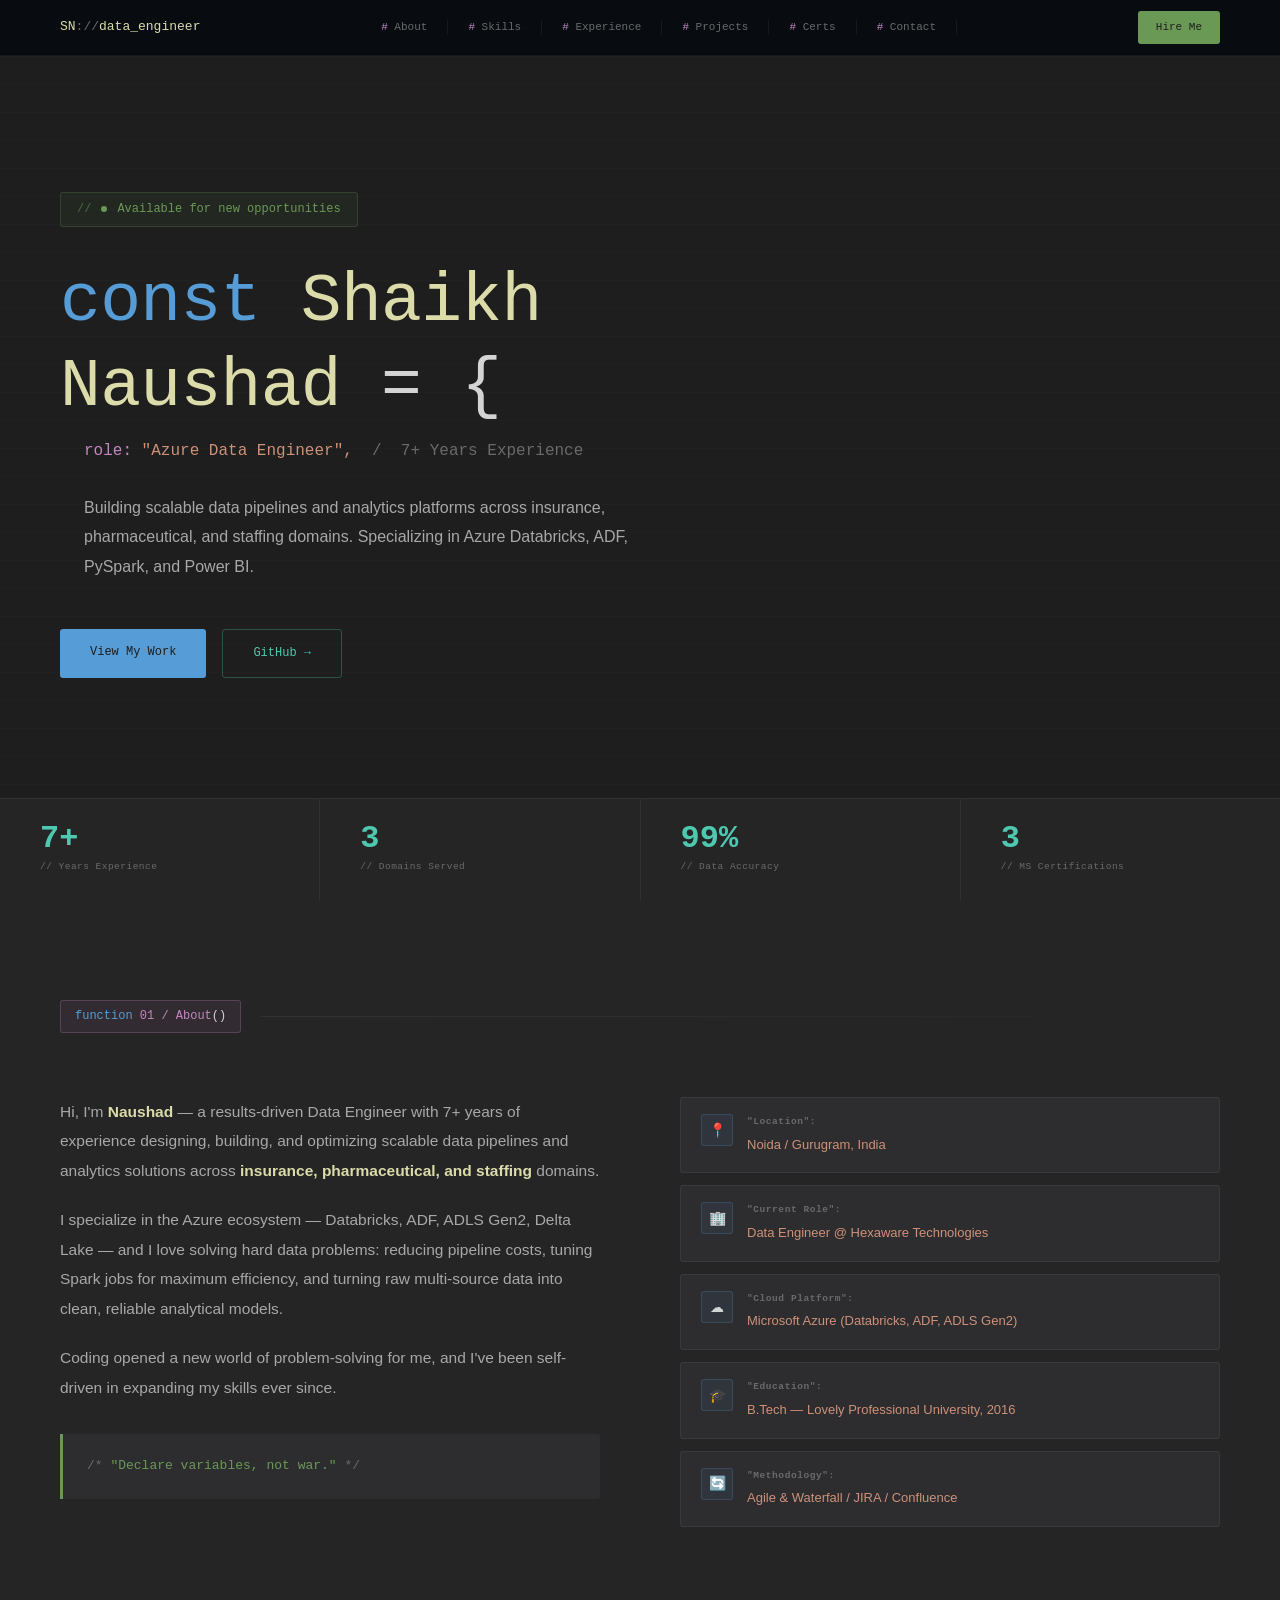
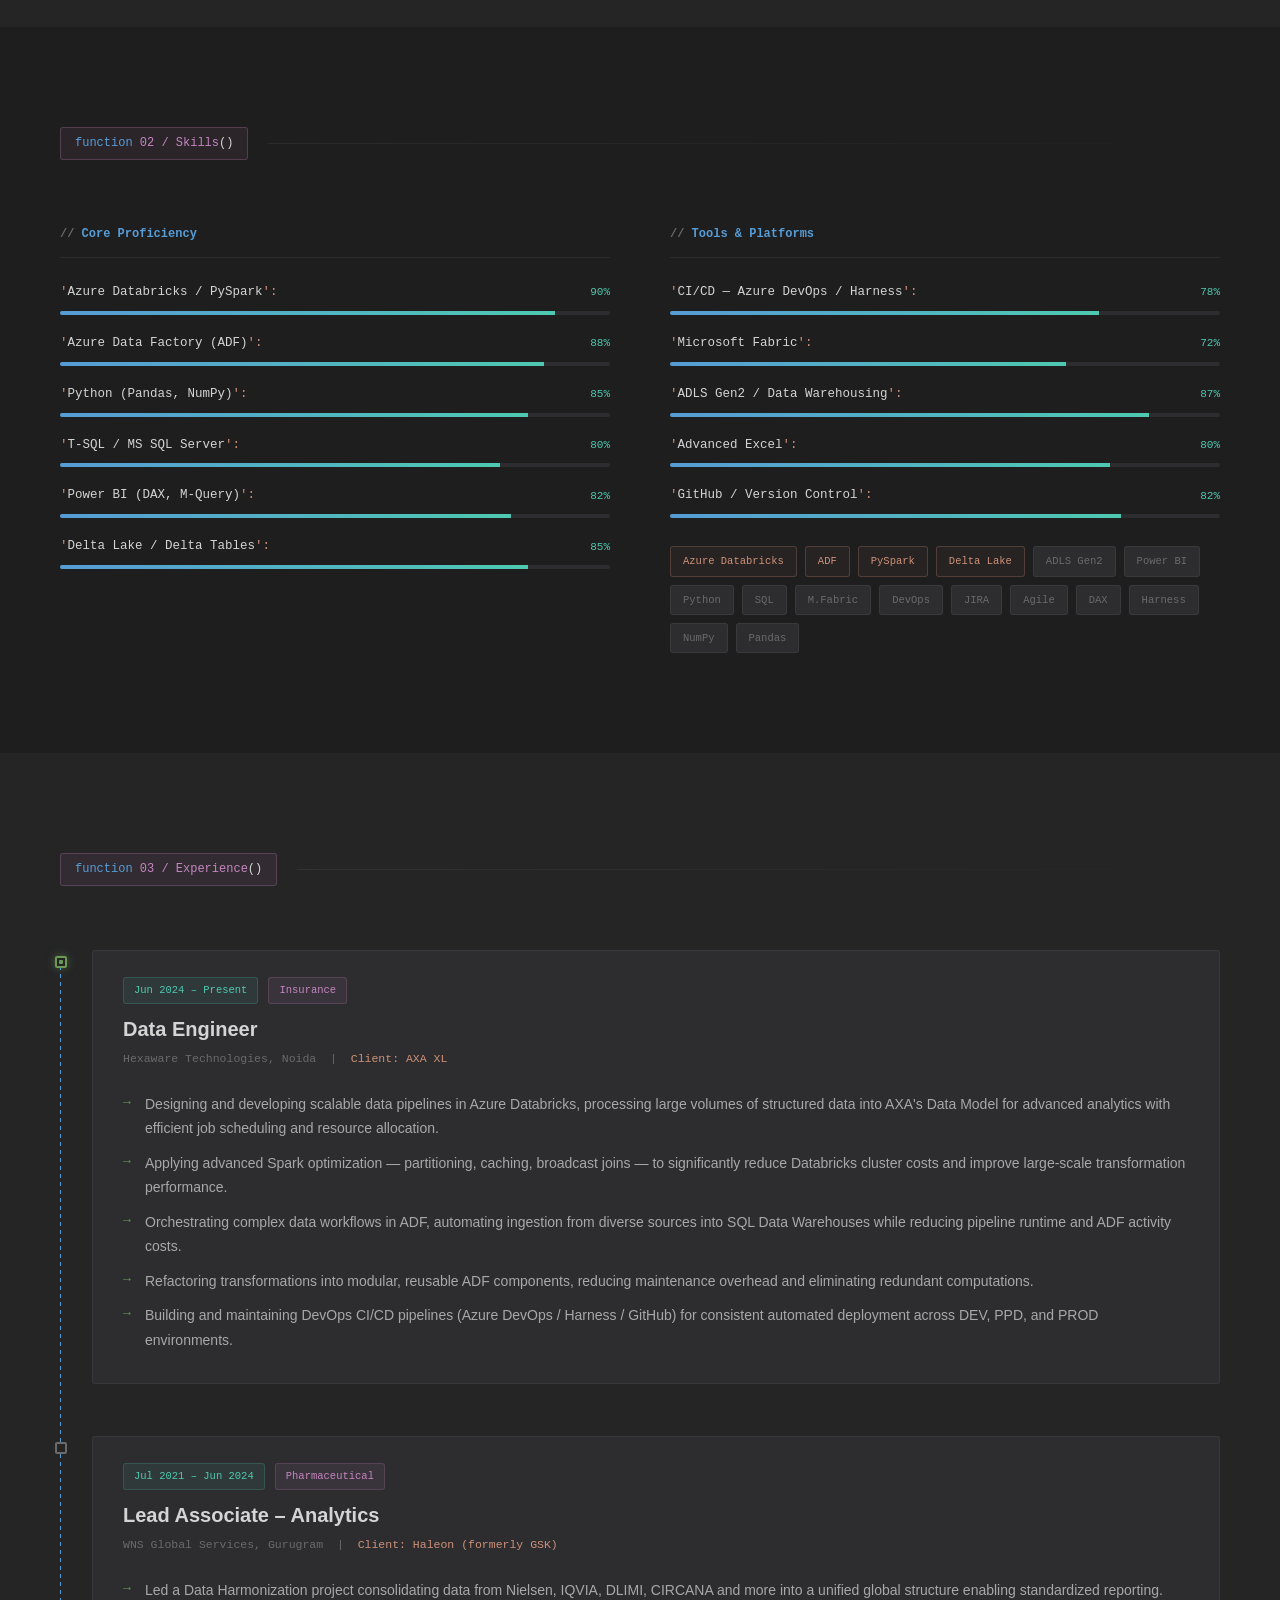
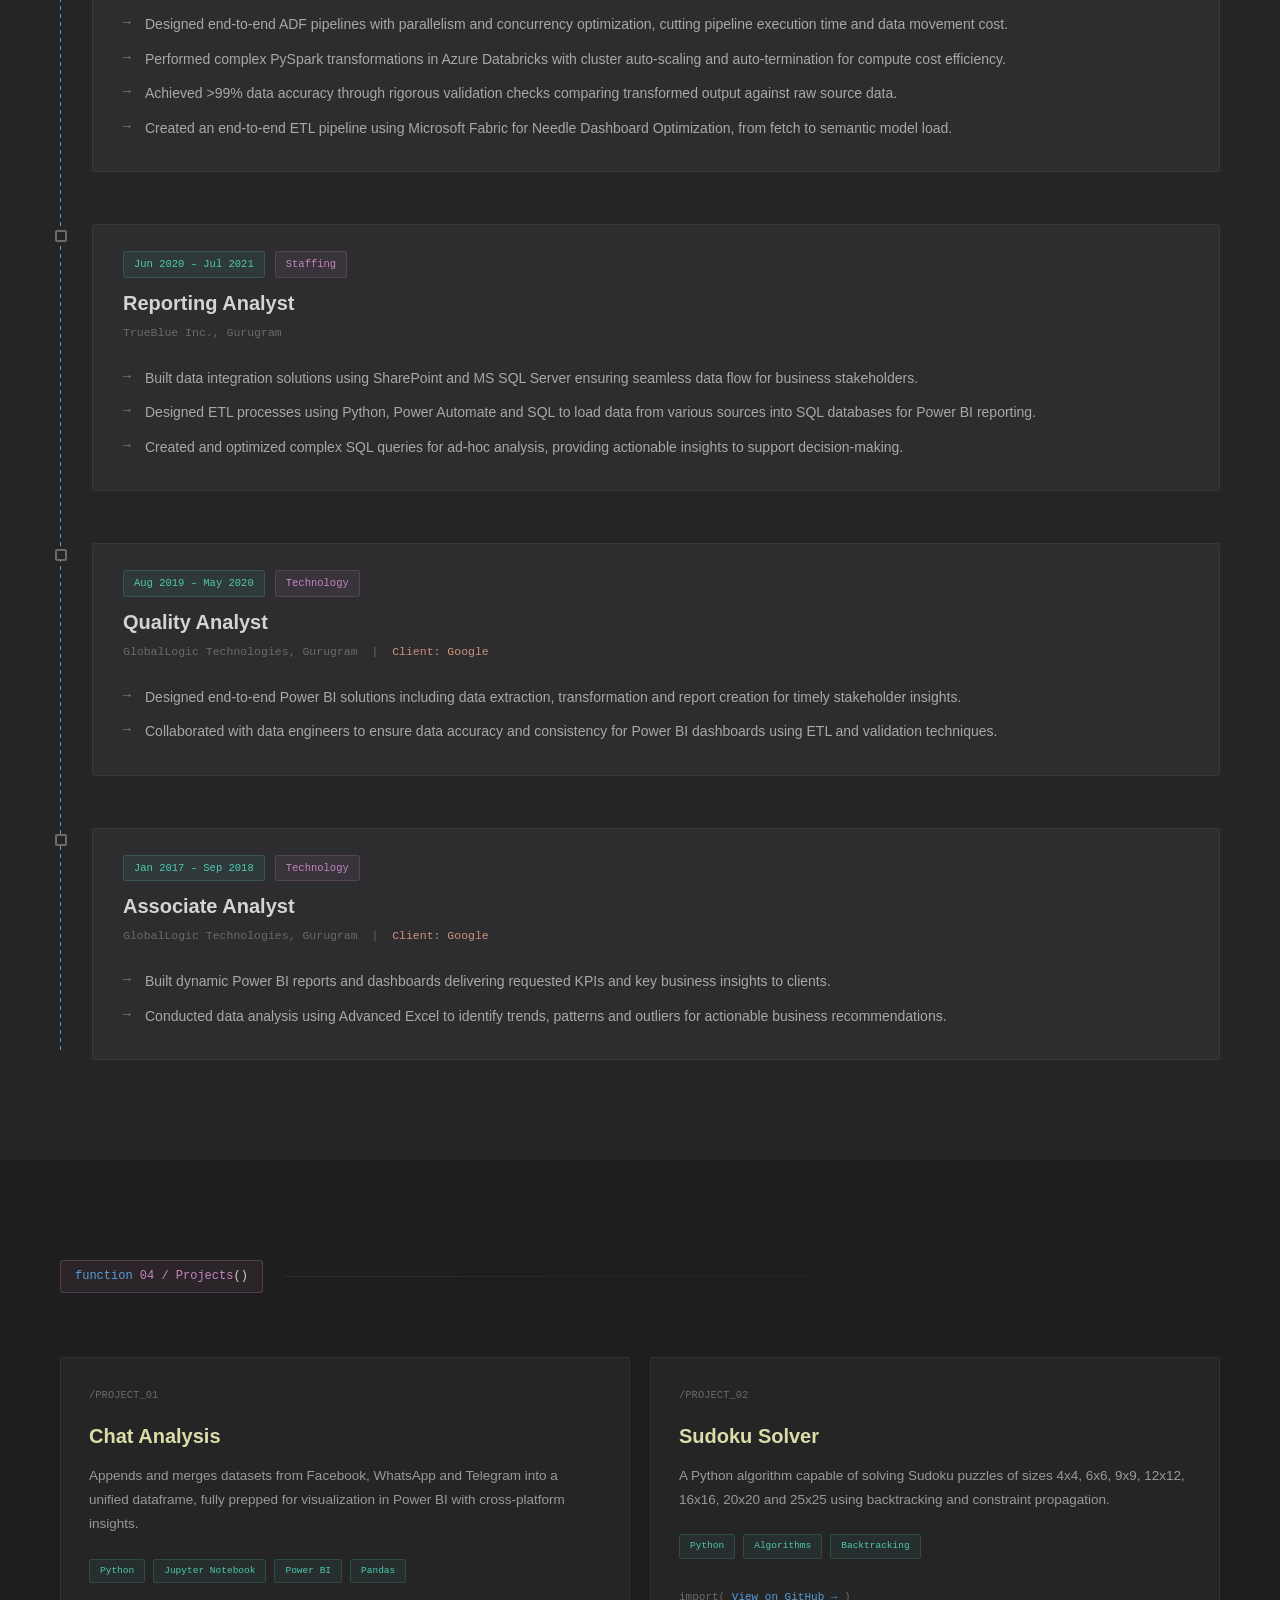
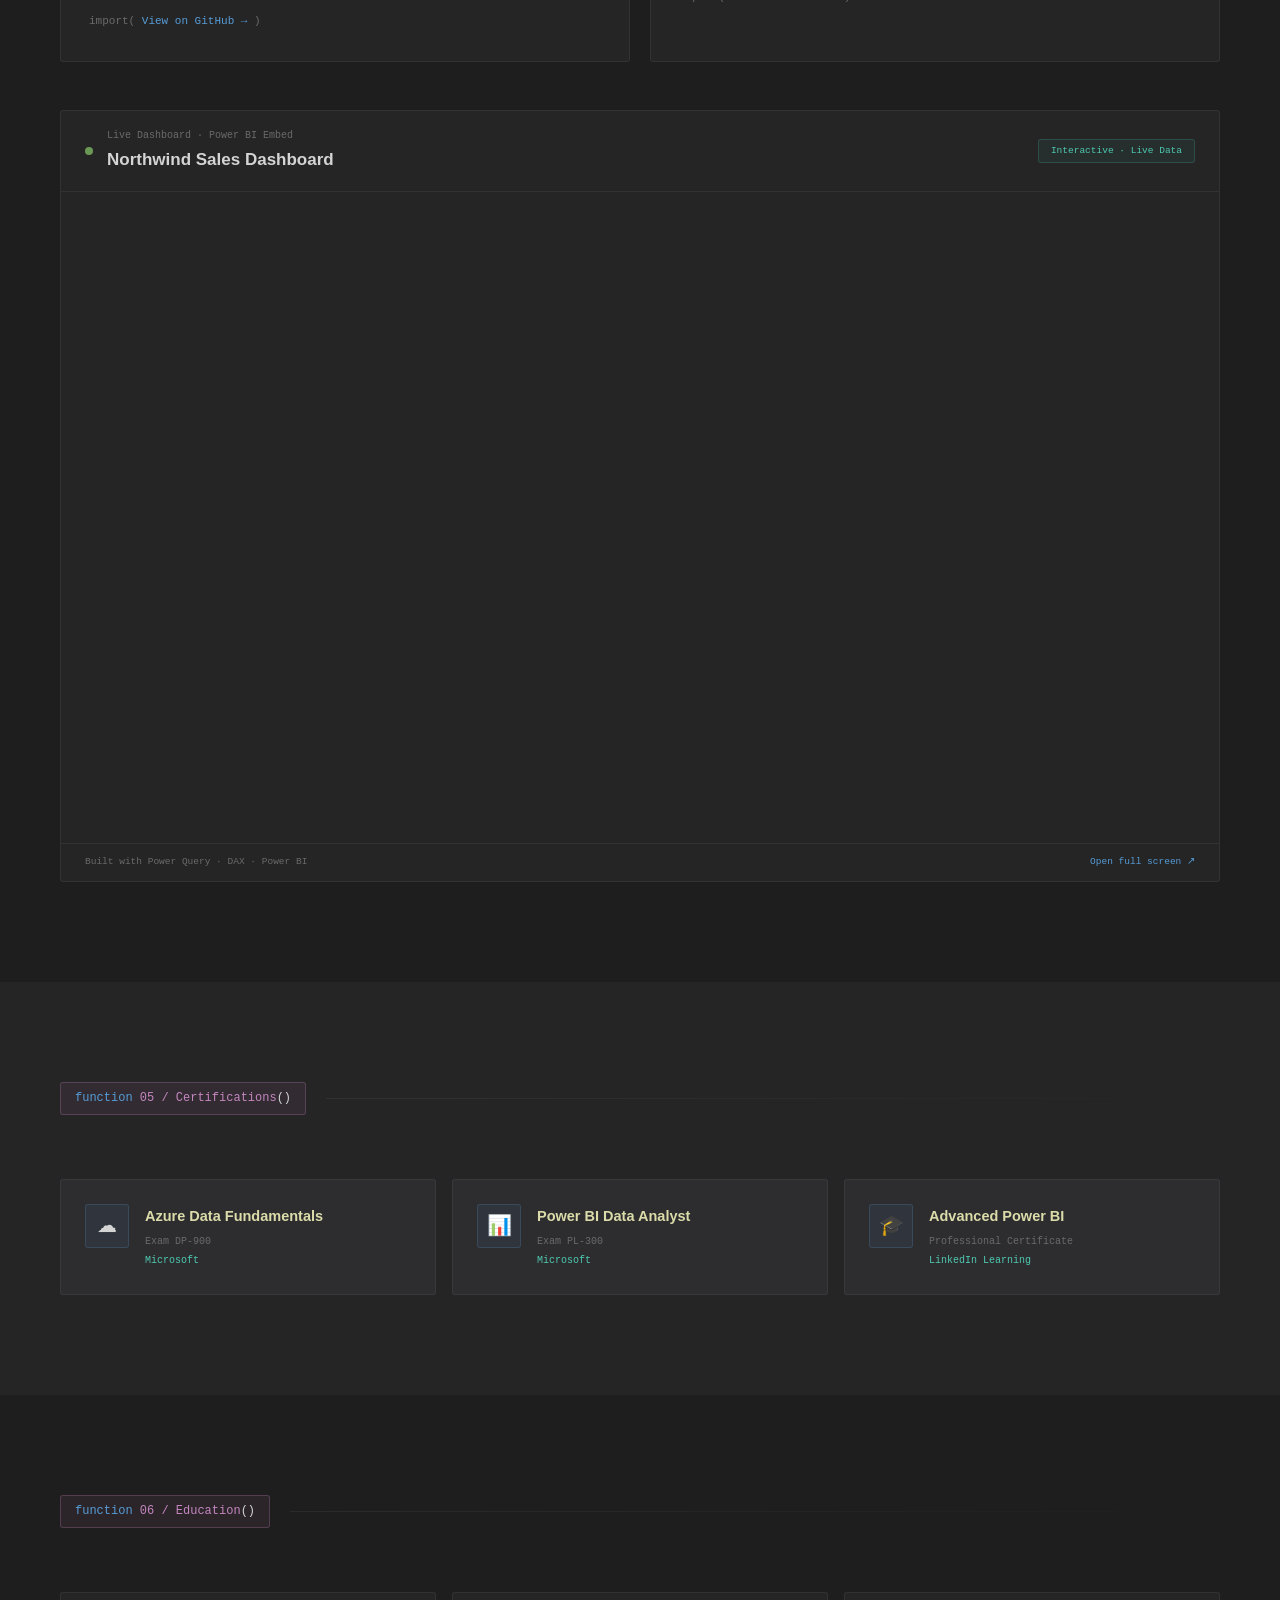
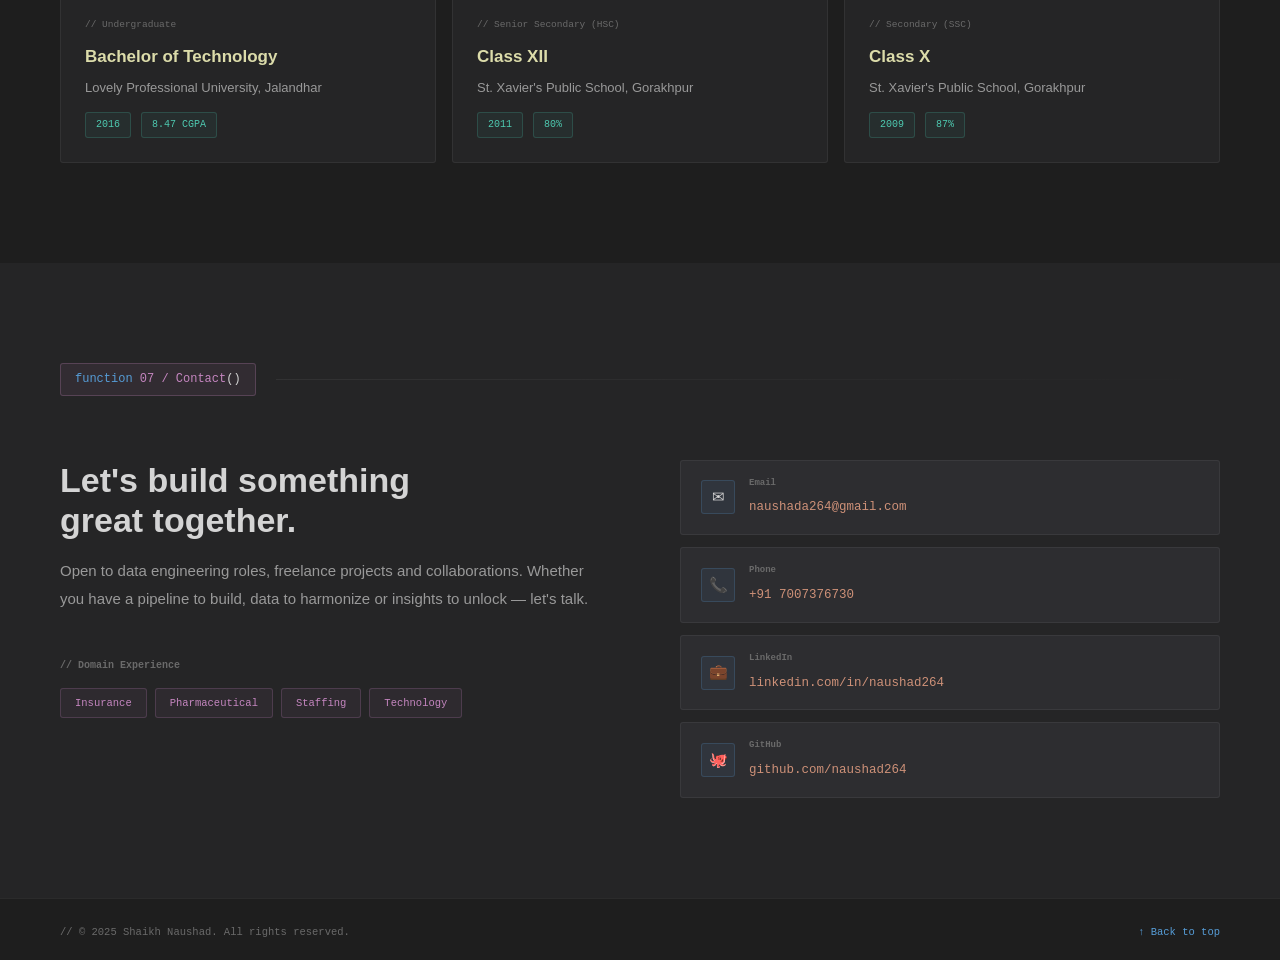
==== commit 3be9bc45: "Update stylesheet link in index.html Changed the stylesheet link from 'theme-apollo-cosmic.css' to '" ====
--- a/index.html
+++ b/index.html
@@ -4,7 +4,7 @@
   <meta charset="UTF-8"/>
   <meta name="viewport" content="width=device-width, initial-scale=1.0"/>
   <title>Shaikh Naushad — Azure Data Engineer</title>
-  <link rel="stylesheet" href="theme-apollo-cosmic.css"/>
+  <link rel="stylesheet" href="theme-jaxon-code-editor.css"/>
 </head>
 <body>
   <div class="glow-orb glow-orb-1"></div>
--- a/theme-jaxon-code-editor.css
+++ b/theme-jaxon-code-editor.css
@@ -0,0 +1,298 @@
+/* ═══════════════════════════════════════════
+   THEME: CODE EDITOR  |  theme-jaxon-code-editor.css
+   Inspired by: "Jaxon Cruz" Framer template
+   Aesthetic: VS Code / Sublime Text syntax-highlighted editor
+   Fonts: Fira Code (ligature mono) + Manrope
+═══════════════════════════════════════════ */
+
+@import url('https://fonts.googleapis.com/css2?family=Fira+Code:wght@300;400;500;600&family=Manrope:wght@300;400;500;600;700;800&display=swap');
+
+*, *::before, *::after { box-sizing: border-box; margin: 0; padding: 0; }
+
+:root {
+  --bg:       #1e1e1e;
+  --bg2:      #252526;
+  --bg3:      #2d2d30;
+  --bg4:      #333333;
+  --blue:     #569cd6;
+  --green:    #6a9955;
+  --orange:   #ce9178;
+  --purple:   #c586c0;
+  --yellow:   #dcdcaa;
+  --cyan:     #4ec9b0;
+  --white:    #d4d4d4;
+  --muted:    #6a6a6a;
+  --border:   rgba(86,156,214,0.15);
+  --border2:  rgba(255,255,255,0.06);
+  --radius:   3px;
+  --gutter:   #858585;
+}
+
+html { scroll-behavior: smooth; }
+
+body {
+  background: var(--bg);
+  color: var(--white);
+  font-family: 'Manrope', sans-serif;
+  font-size: 16px;
+  line-height: 1.75;
+  overflow-x: hidden;
+}
+
+body::before {
+  content: '';
+  position: fixed; inset: 0;
+  background-image: linear-gradient(rgba(255,255,255,0.015) 1px, transparent 1px);
+  background-size: 100% 28px;
+  pointer-events: none;
+  z-index: 0;
+}
+
+::-webkit-scrollbar { width: 12px; }
+::-webkit-scrollbar-track { background: var(--bg2); }
+::-webkit-scrollbar-thumb { background: var(--bg4); border: 3px solid var(--bg2); border-radius: 6px; }
+
+.glow-orb { display: none; }
+
+/* NAV — like a tab bar */
+nav {
+  position: fixed; top: 0; left: 0; right: 0; z-index: 999;
+  display: flex; align-items: center; justify-content: space-between;
+  padding: 0 60px;
+  height: 56px;
+  background: var(--bg3);
+  border-bottom: 1px solid var(--border2);
+  transition: padding 0.3s;
+}
+.nav-logo { font-family: 'Fira Code', monospace; font-size: 13px; color: var(--yellow); }
+.nav-logo span { color: var(--muted); }
+.nav-links { display: flex; gap: 0; list-style: none; height: 100%; align-items: center; }
+.nav-links li { height: 100%; display: flex; align-items: center; border-right: 1px solid var(--border2); padding: 0 20px; }
+.nav-links a { font-family: 'Fira Code', monospace; font-size: 11px; color: var(--muted); text-decoration: none; transition: color 0.15s; }
+.nav-links a::before { content: '# '; color: var(--purple); }
+.nav-links a:hover { color: var(--blue); }
+.nav-cta { font-family: 'Fira Code', monospace; font-size: 11px; color: var(--bg); background: var(--green); border: none; padding: 7px 18px; border-radius: var(--radius); text-decoration: none; transition: opacity 0.2s; margin-left: 20px; }
+.nav-cta:hover { opacity: 0.85; }
+
+/* HERO */
+.hero { position: relative; min-height: 100vh; display: flex; align-items: center; padding: 130px 60px 160px; z-index: 1; }
+.hero-content { max-width: 800px; }
+.hero-tag { display: inline-flex; align-items: center; gap: 10px; font-family: 'Fira Code', monospace; font-size: 12px; color: var(--green); background: rgba(106,153,85,0.08); border: 1px solid rgba(106,153,85,0.25); padding: 6px 16px; border-radius: var(--radius); margin-bottom: 32px; animation: fadeUp 0.6s ease both; }
+.hero-tag::before { content: '// '; opacity: 0.6; }
+.hero-tag-dot { width: 6px; height: 6px; border-radius: 50%; background: var(--green); animation: pulse 2s infinite; }
+
+h1.hero-name { font-family: 'Fira Code', monospace; font-size: clamp(38px, 6vw, 68px); font-weight: 500; line-height: 1.25; letter-spacing: -0.01em; margin-bottom: 8px; animation: fadeUp 0.7s 0.1s ease both; }
+h1.hero-name::before { content: 'const '; color: var(--blue); font-weight: 400; }
+h1.hero-name .first { color: var(--yellow); }
+h1.hero-name .last { color: var(--yellow); }
+h1.hero-name::after { content: ' = {'; color: var(--white); font-weight: 400; }
+
+.hero-role { font-family: 'Fira Code', monospace; font-size: clamp(13px, 1.5vw, 16px); color: var(--muted); margin-bottom: 28px; padding-left: 24px; animation: fadeUp 0.7s 0.2s ease both; }
+.hero-role::before { content: 'role: '; color: var(--purple); }
+.hero-role .highlight { color: var(--orange); }
+.hero-role .highlight::before { content: '"'; }
+.hero-role .highlight::after { content: '",'; }
+
+.hero-desc { font-family: 'Manrope', sans-serif; font-size: 16px; font-weight: 400; color: #a8a8a8; max-width: 620px; line-height: 1.85; margin-bottom: 20px; padding-left: 24px; animation: fadeUp 0.7s 0.3s ease both; }
+.hero-desc::before { content: ''; }
+
+.hero-actions { display: flex; gap: 16px; flex-wrap: wrap; animation: fadeUp 0.7s 0.4s ease both; margin-top: 32px; }
+.hero-actions::before { content: ''; display: block; width: 100%; font-family: 'Fira Code', monospace; color: var(--white); font-size: 16px; margin-bottom: -8px; }
+.btn-primary { font-family: 'Fira Code', monospace; font-size: 12px; color: var(--bg); background: var(--blue); border: none; padding: 13px 30px; border-radius: var(--radius); text-decoration: none; transition: opacity 0.2s, transform 0.2s; display: inline-block; }
+.btn-primary:hover { opacity: 0.85; transform: translateY(-2px); }
+.btn-ghost { font-family: 'Fira Code', monospace; font-size: 12px; color: var(--cyan); background: transparent; border: 1px solid rgba(78,201,176,0.3); padding: 13px 30px; border-radius: var(--radius); text-decoration: none; transition: border-color 0.2s, background 0.2s; display: inline-block; }
+.btn-ghost:hover { border-color: var(--cyan); background: rgba(78,201,176,0.06); }
+
+.hero-pipeline { display: none; }
+
+/* HERO STATS — like a terminal output block */
+.hero-stats { position: absolute; bottom: 0; left: 0; right: 0; display: flex; border-top: 1px solid var(--border2); z-index: 1; background: var(--bg2); animation: fadeUp 0.8s 0.5s ease both; }
+.hero-stat { flex: 1; padding: 24px 40px; border-right: 1px solid var(--border2); }
+.hero-stat:last-child { border-right: none; }
+.hero-stat-num { font-family: 'Fira Code', monospace; font-size: 32px; font-weight: 600; color: var(--cyan); line-height: 1; margin-bottom: 4px; }
+.hero-stat-label { font-family: 'Fira Code', monospace; font-size: 9.5px; letter-spacing: 0.05em; color: var(--muted); }
+.hero-stat-label::before { content: '// '; }
+
+/* SECTIONS */
+section { position: relative; z-index: 1; padding: 100px 60px; }
+.section-header { display: flex; align-items: center; gap: 20px; margin-bottom: 64px; }
+.section-tag { font-family: 'Fira Code', monospace; font-size: 12px; color: var(--purple); background: rgba(197,134,192,0.08); border: 1px solid rgba(197,134,192,0.25); padding: 5px 14px; border-radius: var(--radius); white-space: nowrap; }
+.section-tag::before { content: 'function '; color: var(--blue); }
+.section-tag::after { content: '()'; color: var(--white); }
+.section-line { flex: 1; height: 1px; background: linear-gradient(to right, var(--border2), transparent); }
+
+/* ABOUT */
+#about { background: var(--bg2); }
+.about-grid { display: grid; grid-template-columns: 1fr 1fr; gap: 80px; align-items: start; }
+.about-text p { font-size: 15.5px; font-weight: 400; color: #a8a8a8; margin-bottom: 20px; line-height: 1.9; }
+.about-text p strong { color: var(--yellow); font-weight: 600; }
+.about-quote { margin-top: 32px; padding: 20px 24px; border-left: 3px solid var(--green); background: var(--bg3); border-radius: 0 var(--radius) var(--radius) 0; font-family: 'Fira Code', monospace; }
+.about-quote p { font-family: 'Fira Code', monospace; font-size: 13px; color: var(--green); margin-bottom: 0; }
+.about-quote p::before { content: '/* '; color: var(--muted); }
+.about-quote p::after { content: ' */'; color: var(--muted); }
+.about-info { display: flex; flex-direction: column; gap: 12px; }
+.info-card { background: var(--bg3); border: 1px solid var(--border2); border-radius: var(--radius); padding: 16px 20px; display: flex; align-items: flex-start; gap: 14px; transition: border-color 0.2s; }
+.info-card:hover { border-color: rgba(86,156,214,0.3); }
+.info-card-icon { width: 32px; height: 32px; border-radius: var(--radius); background: rgba(86,156,214,0.08); border: 1px solid rgba(86,156,214,0.2); display: flex; align-items: center; justify-content: center; font-size: 14px; flex-shrink: 0; }
+.info-card-text h4 { font-family: 'Fira Code', monospace; font-size: 9.5px; letter-spacing: 0.06em; color: var(--muted); margin-bottom: 3px; }
+.info-card-text h4::before { content: '"'; }
+.info-card-text h4::after { content: '":'; }
+.info-card-text p { font-size: 13px; color: var(--orange); font-weight: 400; }
+
+/* SKILLS */
+#skills { background: var(--bg); }
+.skills-layout { display: grid; grid-template-columns: 1fr 1fr; gap: 60px; }
+.skills-group h3 { font-family: 'Fira Code', monospace; font-size: 12px; color: var(--blue); margin-bottom: 24px; padding-bottom: 12px; border-bottom: 1px solid var(--border2); }
+.skills-group h3::before { content: '// '; color: var(--muted); }
+.skill-bar-wrap { margin-bottom: 18px; }
+.skill-bar-top { display: flex; justify-content: space-between; align-items: center; margin-bottom: 7px; }
+.skill-name { font-family: 'Fira Code', monospace; font-size: 12.5px; color: var(--white); }
+.skill-name::before { content: "'"; color: var(--orange); }
+.skill-name::after { content: "':"; color: var(--orange); }
+.skill-pct { font-family: 'Fira Code', monospace; font-size: 11px; color: var(--cyan); }
+.skill-track { height: 4px; background: var(--bg3); border-radius: 2px; overflow: hidden; }
+.skill-fill { height: 100%; background: linear-gradient(to right, var(--blue), var(--cyan)); width: 0; transition: width 1.2s cubic-bezier(.4,0,.2,1); }
+.tag-cloud { display: flex; flex-wrap: wrap; gap: 8px; margin-top: 28px; }
+.tag { font-family: 'Fira Code', monospace; font-size: 10.5px; color: var(--muted); background: var(--bg3); border: 1px solid var(--border2); padding: 5px 12px; border-radius: var(--radius); transition: border-color 0.15s, color 0.15s; }
+.tag:hover { border-color: var(--blue); color: var(--blue); }
+.tag.accent { color: var(--orange); border-color: rgba(206,145,120,0.25); background: rgba(206,145,120,0.05); }
+
+/* EXPERIENCE */
+#experience { background: var(--bg2); }
+.timeline { position: relative; padding-left: 32px; }
+.timeline::before { content: ''; position: absolute; left: 0; top: 8px; bottom: 8px; width: 1px; background: repeating-linear-gradient(to bottom, var(--blue) 0, var(--blue) 4px, transparent 4px, transparent 8px); }
+.timeline-item { position: relative; margin-bottom: 52px; }
+.timeline-item:last-child { margin-bottom: 0; }
+.timeline-dot { position: absolute; left: -37px; top: 6px; width: 12px; height: 12px; border-radius: 2px; background: var(--bg2); border: 2px solid var(--muted); }
+.timeline-item.current .timeline-dot { border-color: var(--green); box-shadow: 0 0 8px rgba(106,153,85,0.5); }
+.timeline-item.current .timeline-dot::after { content: ''; position: absolute; inset: 2px; border-radius: 1px; background: var(--green); animation: pulse 2s infinite; }
+.timeline-card { background: var(--bg3); border: 1px solid var(--border2); border-radius: var(--radius); padding: 26px 30px; transition: border-color 0.2s; }
+.timeline-card:hover { border-color: rgba(86,156,214,0.25); }
+.timeline-meta { display: flex; flex-wrap: wrap; align-items: center; gap: 10px; margin-bottom: 8px; }
+.timeline-period { font-family: 'Fira Code', monospace; font-size: 10.5px; color: var(--cyan); background: rgba(78,201,176,0.08); border: 1px solid rgba(78,201,176,0.2); padding: 3px 10px; border-radius: var(--radius); }
+.timeline-domain { font-family: 'Fira Code', monospace; font-size: 10.5px; color: var(--purple); background: rgba(197,134,192,0.08); border: 1px solid rgba(197,134,192,0.2); padding: 3px 10px; border-radius: var(--radius); }
+.timeline-role { font-family: 'Manrope', sans-serif; font-size: 20px; font-weight: 700; color: var(--white); margin-bottom: 2px; }
+.timeline-company { font-family: 'Fira Code', monospace; font-size: 11.5px; color: var(--muted); margin-bottom: 18px; }
+.timeline-company span { color: var(--orange); }
+.timeline-points { list-style: none; padding: 0; }
+.timeline-points li {
+  font-family: 'Manrope', sans-serif;
+  font-size: 14px;
+  font-weight: 400;
+  color: #a8a8a8;
+  padding: 5px 0 5px 22px;
+  position: relative;
+  line-height: 1.75;
+}
+.timeline-points li::before {
+  content: '\2192';
+  position: absolute;
+  left: 0;
+  top: 5px;
+  color: var(--green);
+  font-size: 13px;
+  font-family: 'Fira Code', monospace;
+}
+
+/* PROJECTS */
+#projects { background: var(--bg); }
+.projects-grid { display: grid; grid-template-columns: repeat(auto-fit, minmax(320px, 1fr)); gap: 20px; margin-bottom: 48px; }
+.project-card { background: var(--bg2); border: 1px solid var(--border2); border-radius: var(--radius); padding: 28px; position: relative; overflow: hidden; transition: border-color 0.25s, transform 0.25s; }
+.project-card::before { content: ''; position: absolute; top: 0; left: 0; right: 0; height: 3px; background: linear-gradient(to right, var(--blue), var(--purple)); transform: scaleX(0); transform-origin: left; transition: transform 0.3s; }
+.project-card:hover { border-color: rgba(86,156,214,0.25); transform: translateY(-3px); }
+.project-card:hover::before { transform: scaleX(1); }
+.project-num { font-family: 'Fira Code', monospace; font-size: 10.5px; color: var(--muted); margin-bottom: 14px; }
+.project-num::before { content: '/'; }
+.project-title { font-family: 'Manrope', sans-serif; font-size: 20px; font-weight: 700; color: var(--yellow); margin-bottom: 10px; }
+.project-desc { font-size: 13.5px; font-weight: 400; color: #999; line-height: 1.8; margin-bottom: 22px; }
+.project-tech { display: flex; flex-wrap: wrap; gap: 8px; margin-bottom: 22px; }
+.project-tech span { font-family: 'Fira Code', monospace; font-size: 9.5px; color: var(--cyan); background: rgba(78,201,176,0.06); border: 1px solid rgba(78,201,176,0.2); padding: 3px 10px; border-radius: var(--radius); }
+.project-link { font-family: 'Fira Code', monospace; font-size: 11px; color: var(--blue); text-decoration: none; transition: color 0.15s; }
+.project-link::before { content: 'import( '; color: var(--muted); }
+.project-link::after { content: ' )'; color: var(--muted); }
+.project-link:hover { color: var(--cyan); }
+
+/* POWER BI */
+.powerbi-wrap { background: var(--bg2); border: 1px solid var(--border2); border-radius: var(--radius); overflow: hidden; }
+.powerbi-header { display: flex; align-items: center; justify-content: space-between; padding: 16px 24px; border-bottom: 1px solid var(--border2); flex-wrap: wrap; gap: 12px; }
+.powerbi-header-left { display: flex; align-items: center; gap: 14px; }
+.powerbi-dot { width: 8px; height: 8px; border-radius: 50%; background: var(--green); animation: pulse 2s infinite; }
+.powerbi-label { font-family: 'Fira Code', monospace; font-size: 10px; color: var(--muted); }
+.powerbi-title { font-family: 'Manrope', sans-serif; font-size: 17px; font-weight: 700; color: var(--white); }
+.powerbi-badge { font-family: 'Fira Code', monospace; font-size: 9.5px; color: var(--cyan); background: rgba(78,201,176,0.06); border: 1px solid rgba(78,201,176,0.2); padding: 3px 12px; border-radius: var(--radius); }
+.powerbi-frame-wrap { position: relative; width: 100%; padding-bottom: 56.25%; height: 0; overflow: hidden; }
+.powerbi-frame-wrap iframe { position: absolute; top: 0; left: 0; width: 100%; height: 100%; border: none; display: block; }
+.powerbi-footer { padding: 10px 24px; border-top: 1px solid var(--border2); display: flex; align-items: center; justify-content: space-between; flex-wrap: wrap; gap: 8px; }
+.powerbi-footer p { font-family: 'Fira Code', monospace; font-size: 9.5px; color: var(--muted); }
+.powerbi-fullscreen { font-family: 'Fira Code', monospace; font-size: 9.5px; color: var(--blue); text-decoration: none; transition: color 0.15s; }
+.powerbi-fullscreen:hover { color: var(--cyan); }
+
+/* CERTS */
+#certifications { background: var(--bg2); }
+.certs-grid { display: grid; grid-template-columns: repeat(auto-fit, minmax(260px, 1fr)); gap: 16px; }
+.cert-card { background: var(--bg3); border: 1px solid var(--border2); border-radius: var(--radius); padding: 24px; display: flex; align-items: flex-start; gap: 16px; transition: border-color 0.2s; }
+.cert-card:hover { border-color: rgba(86,156,214,0.25); }
+.cert-badge { width: 44px; height: 44px; border-radius: var(--radius); background: rgba(86,156,214,0.08); border: 1px solid rgba(86,156,214,0.2); display: flex; align-items: center; justify-content: center; font-size: 20px; flex-shrink: 0; }
+.cert-info h4 { font-family: 'Manrope', sans-serif; font-size: 14.5px; font-weight: 700; color: var(--yellow); margin-bottom: 4px; }
+.cert-info p { font-family: 'Fira Code', monospace; font-size: 10px; color: var(--muted); }
+.cert-info .cert-issuer { color: var(--cyan); margin-top: 2px; }
+
+/* EDUCATION */
+#education { background: var(--bg); }
+.edu-grid { display: grid; grid-template-columns: repeat(auto-fit, minmax(300px, 1fr)); gap: 16px; }
+.edu-card { background: var(--bg2); border: 1px solid var(--border2); border-radius: var(--radius); padding: 24px; transition: border-color 0.2s; }
+.edu-card:hover { border-color: rgba(86,156,214,0.25); }
+.edu-type { font-family: 'Fira Code', monospace; font-size: 9.5px; color: var(--muted); margin-bottom: 8px; }
+.edu-type::before { content: '// '; }
+.edu-degree { font-family: 'Manrope', sans-serif; font-size: 17px; font-weight: 700; color: var(--yellow); margin-bottom: 6px; }
+.edu-school { font-size: 13px; color: #999; margin-bottom: 12px; }
+.edu-meta { display: flex; gap: 10px; flex-wrap: wrap; }
+.edu-badge { font-family: 'Fira Code', monospace; font-size: 10px; color: var(--cyan); background: rgba(78,201,176,0.06); border: 1px solid rgba(78,201,176,0.2); padding: 3px 10px; border-radius: var(--radius); }
+
+/* CONTACT */
+#contact { background: var(--bg2); }
+.contact-inner { display: grid; grid-template-columns: 1fr 1fr; gap: 80px; align-items: start; }
+.contact-text h3 { font-family: 'Manrope', sans-serif; font-size: 34px; font-weight: 800; color: var(--white); margin-bottom: 16px; line-height: 1.2; }
+.contact-text p { font-size: 15px; font-weight: 400; color: #999; line-height: 1.85; margin-bottom: 36px; }
+.contact-links { display: flex; flex-direction: column; gap: 12px; }
+.contact-link { display: flex; align-items: center; gap: 14px; text-decoration: none; color: var(--white); font-size: 14px; padding: 15px 20px; background: var(--bg3); border: 1px solid var(--border2); border-radius: var(--radius); transition: border-color 0.2s, transform 0.2s; }
+.contact-link:hover { border-color: rgba(86,156,214,0.3); transform: translateX(4px); }
+.contact-link-icon { width: 34px; height: 34px; border-radius: var(--radius); background: rgba(86,156,214,0.08); border: 1px solid rgba(86,156,214,0.2); display: flex; align-items: center; justify-content: center; font-size: 15px; flex-shrink: 0; }
+.contact-link-body h4 { font-family: 'Fira Code', monospace; font-size: 9px; color: var(--muted); margin-bottom: 2px; }
+.contact-link-body span { color: var(--orange); font-family: 'Fira Code', monospace; font-size: 12.5px; }
+.contact-domains { margin-top: 44px; }
+.contact-domains h4 { font-family: 'Fira Code', monospace; font-size: 10px; color: var(--muted); margin-bottom: 14px; }
+.contact-domains h4::before { content: '// '; }
+.domain-tags { display: flex; flex-wrap: wrap; gap: 8px; }
+.domain-tag { font-family: 'Fira Code', monospace; font-size: 10.5px; color: var(--purple); background: rgba(197,134,192,0.06); border: 1px solid rgba(197,134,192,0.2); padding: 5px 14px; border-radius: var(--radius); }
+
+/* FOOTER */
+footer { position: relative; z-index: 1; background: var(--bg); border-top: 1px solid var(--border2); padding: 24px 60px; display: flex; justify-content: space-between; align-items: center; flex-wrap: wrap; gap: 16px; }
+.footer-copy { font-family: 'Fira Code', monospace; font-size: 10.5px; color: var(--muted); }
+.footer-copy::before { content: '// '; }
+.footer-back { font-family: 'Fira Code', monospace; font-size: 10.5px; color: var(--blue); text-decoration: none; transition: color 0.15s; }
+.footer-back:hover { color: var(--cyan); }
+
+/* ANIMATIONS */
+@keyframes fadeUp { from { opacity: 0; transform: translateY(24px); } to { opacity: 1; transform: translateY(0); } }
+@keyframes fadeIn { from { opacity: 0; } to { opacity: 1; } }
+@keyframes pulse { 0%, 100% { opacity: 1; transform: scale(1); } 50% { opacity: 0.4; transform: scale(0.75); } }
+
+.reveal { opacity: 0; transform: translateY(20px); transition: opacity 0.6s ease, transform 0.6s ease; }
+.reveal.visible { opacity: 1; transform: none; }
+
+/* RESPONSIVE */
+@media (max-width: 900px) {
+  nav { padding: 0 24px; }
+  .nav-links { display: none; }
+  section { padding: 70px 24px; }
+  .hero { padding: 110px 24px 160px; }
+  .hero-role, .hero-desc { padding-left: 0; }
+  .hero-stats { flex-wrap: wrap; }
+  .hero-stat { min-width: 50%; border-right: none; border-bottom: 1px solid var(--border2); }
+  .hero-stat-num { font-size: 26px; }
+  .about-grid { grid-template-columns: 1fr; gap: 40px; }
+  .skills-layout { grid-template-columns: 1fr; }
+  .contact-inner { grid-template-columns: 1fr; gap: 40px; }
+  footer { padding: 20px 24px; }
+}
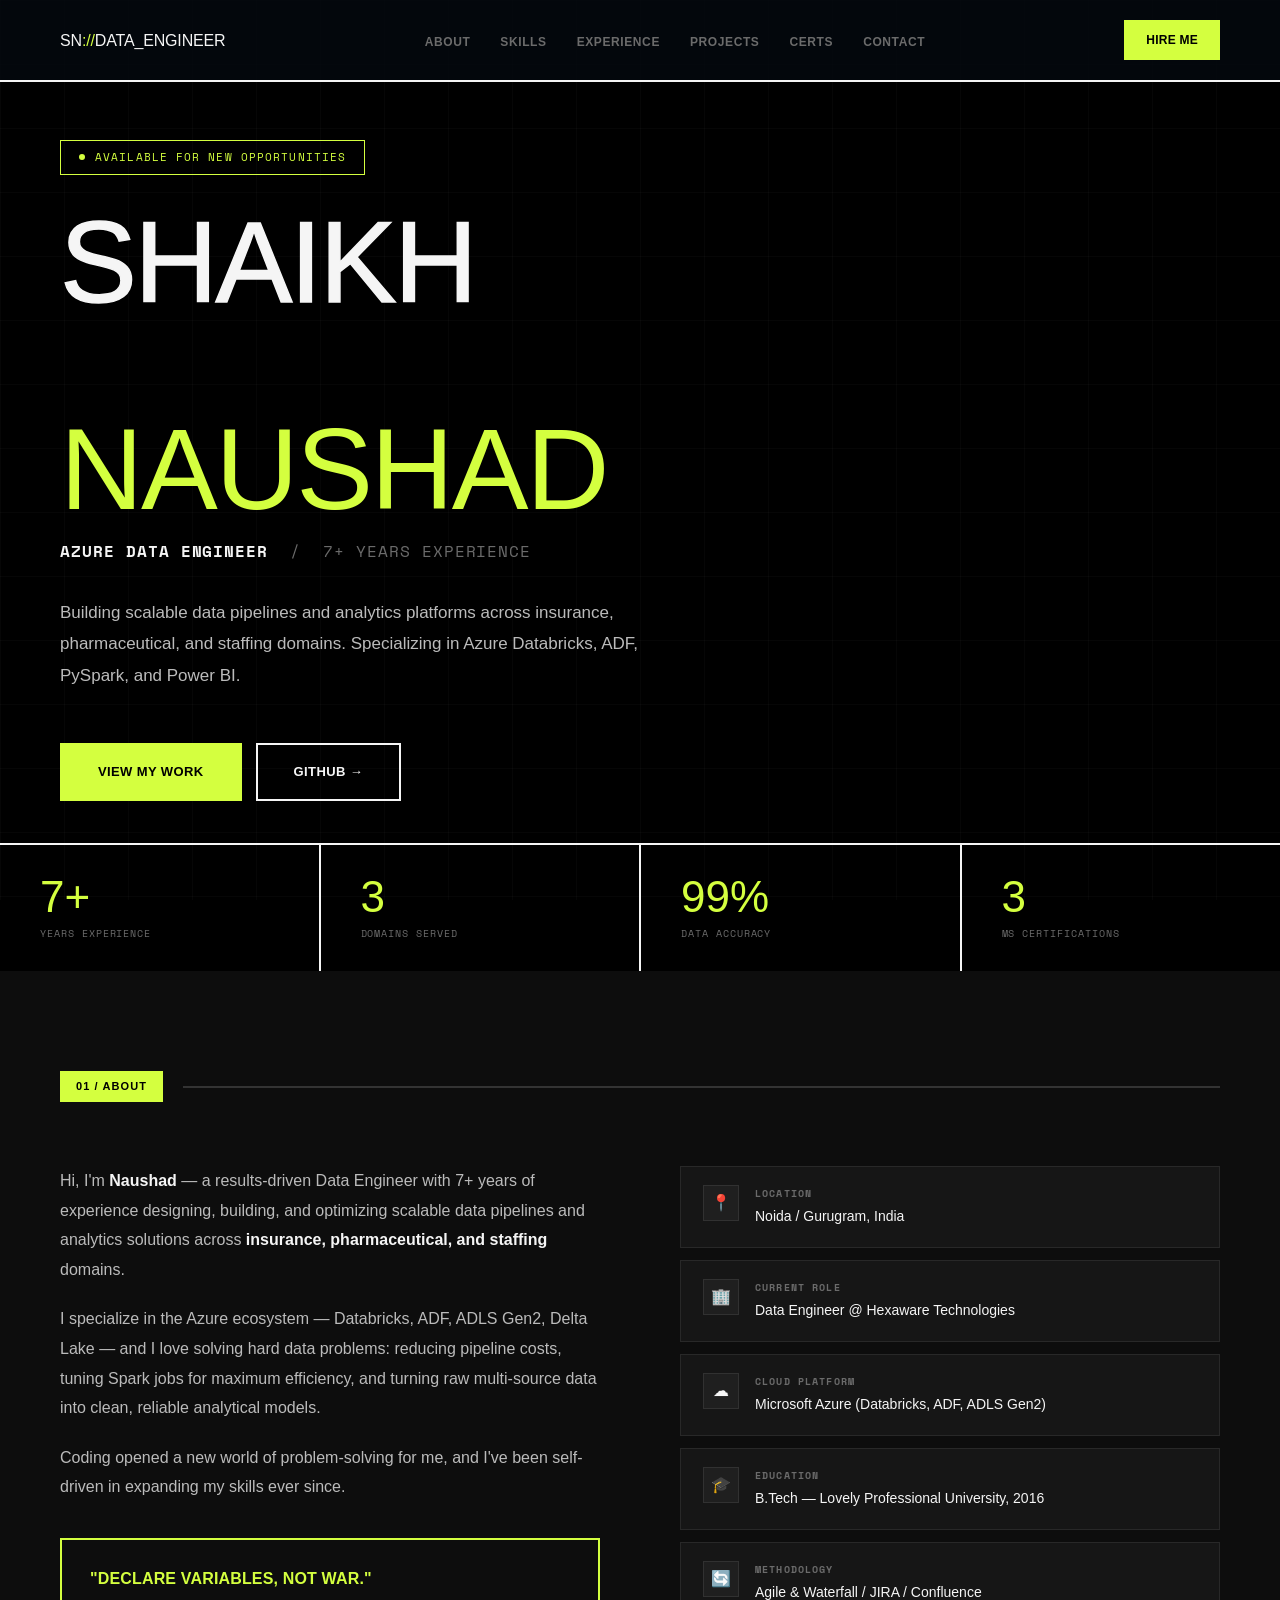
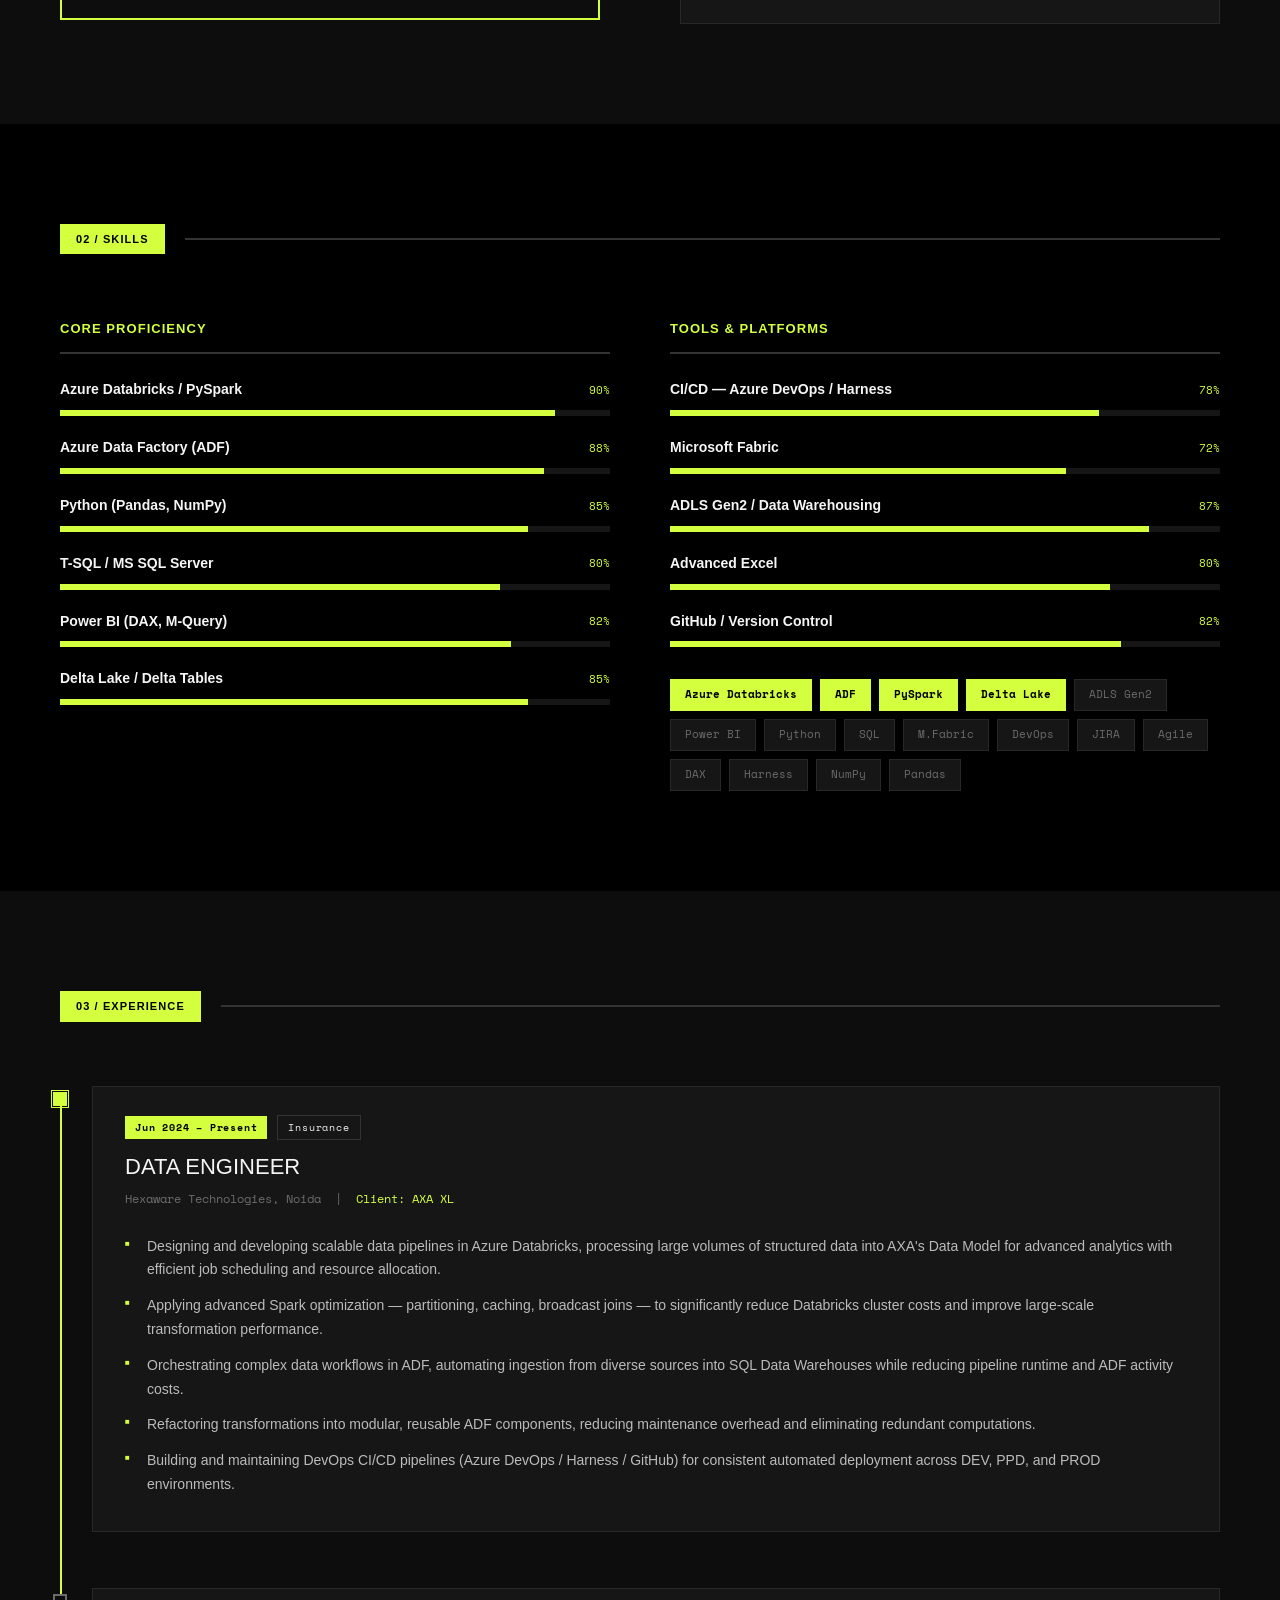
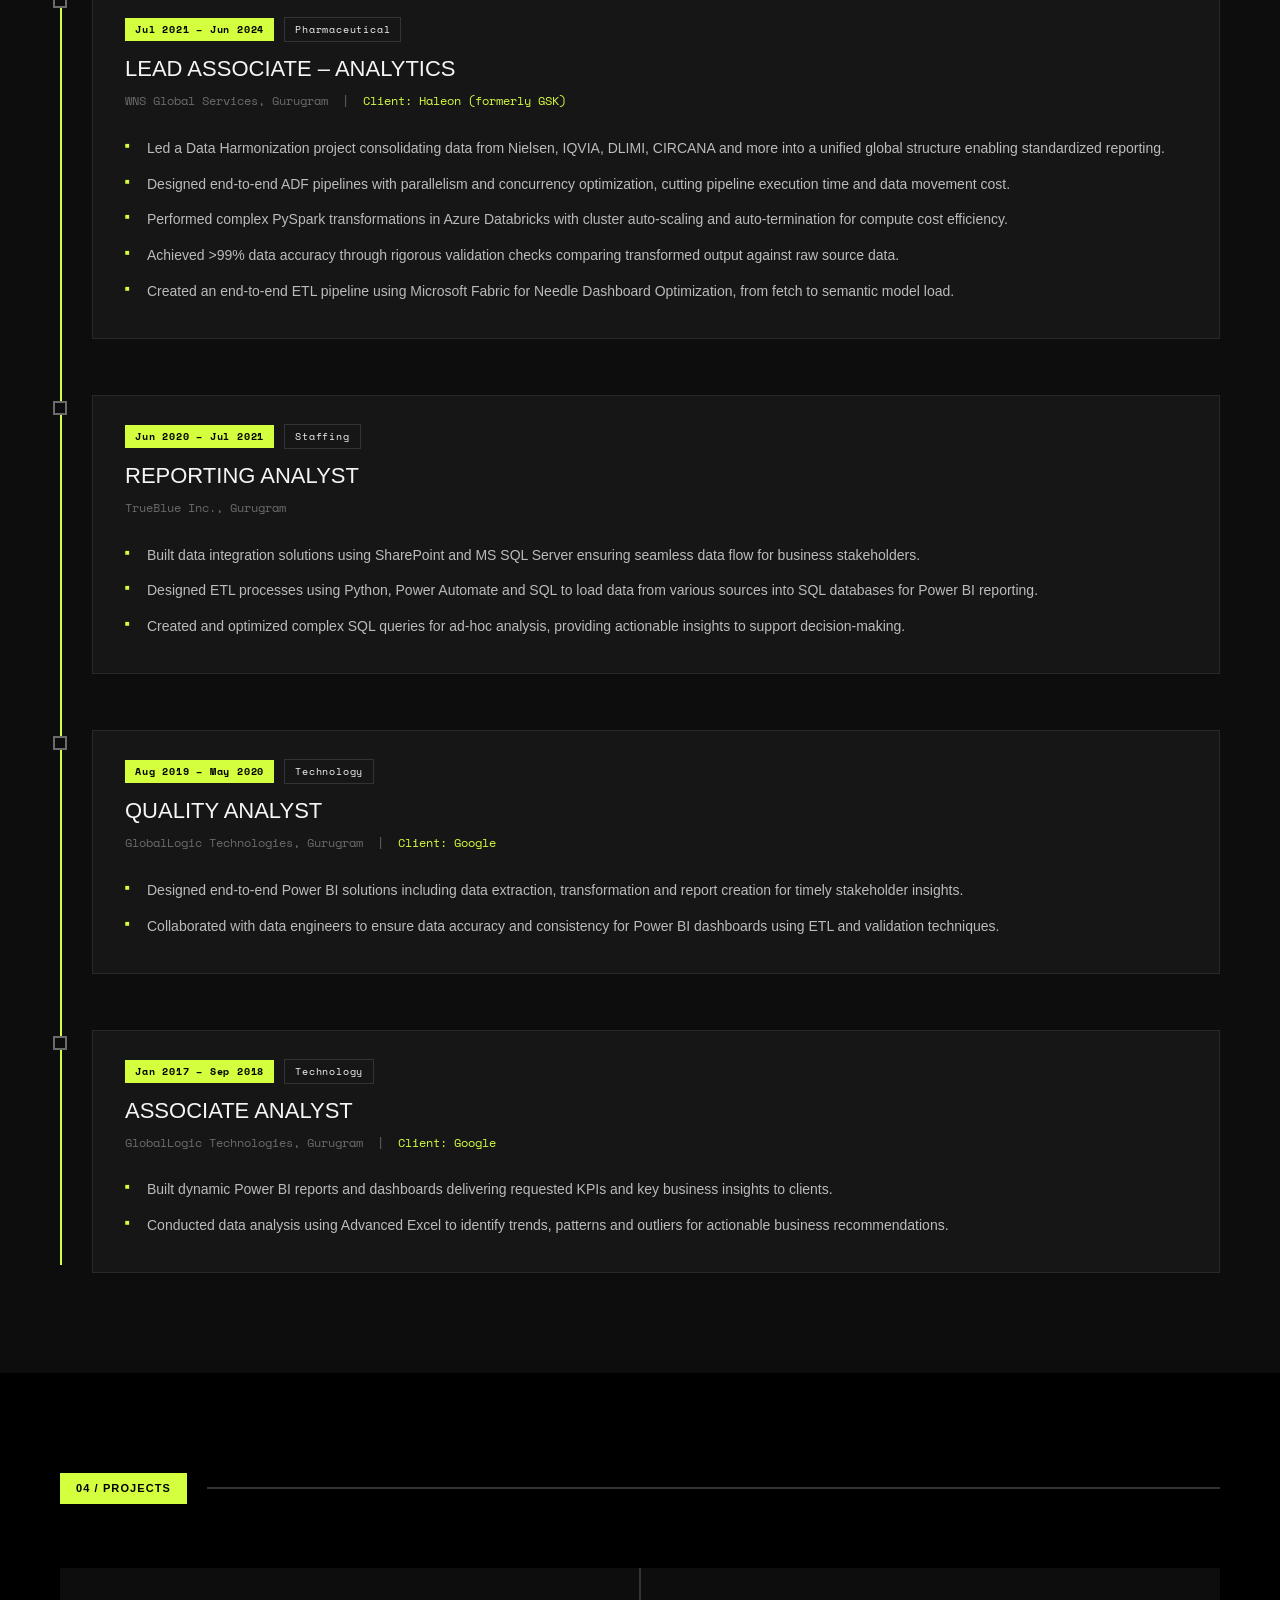
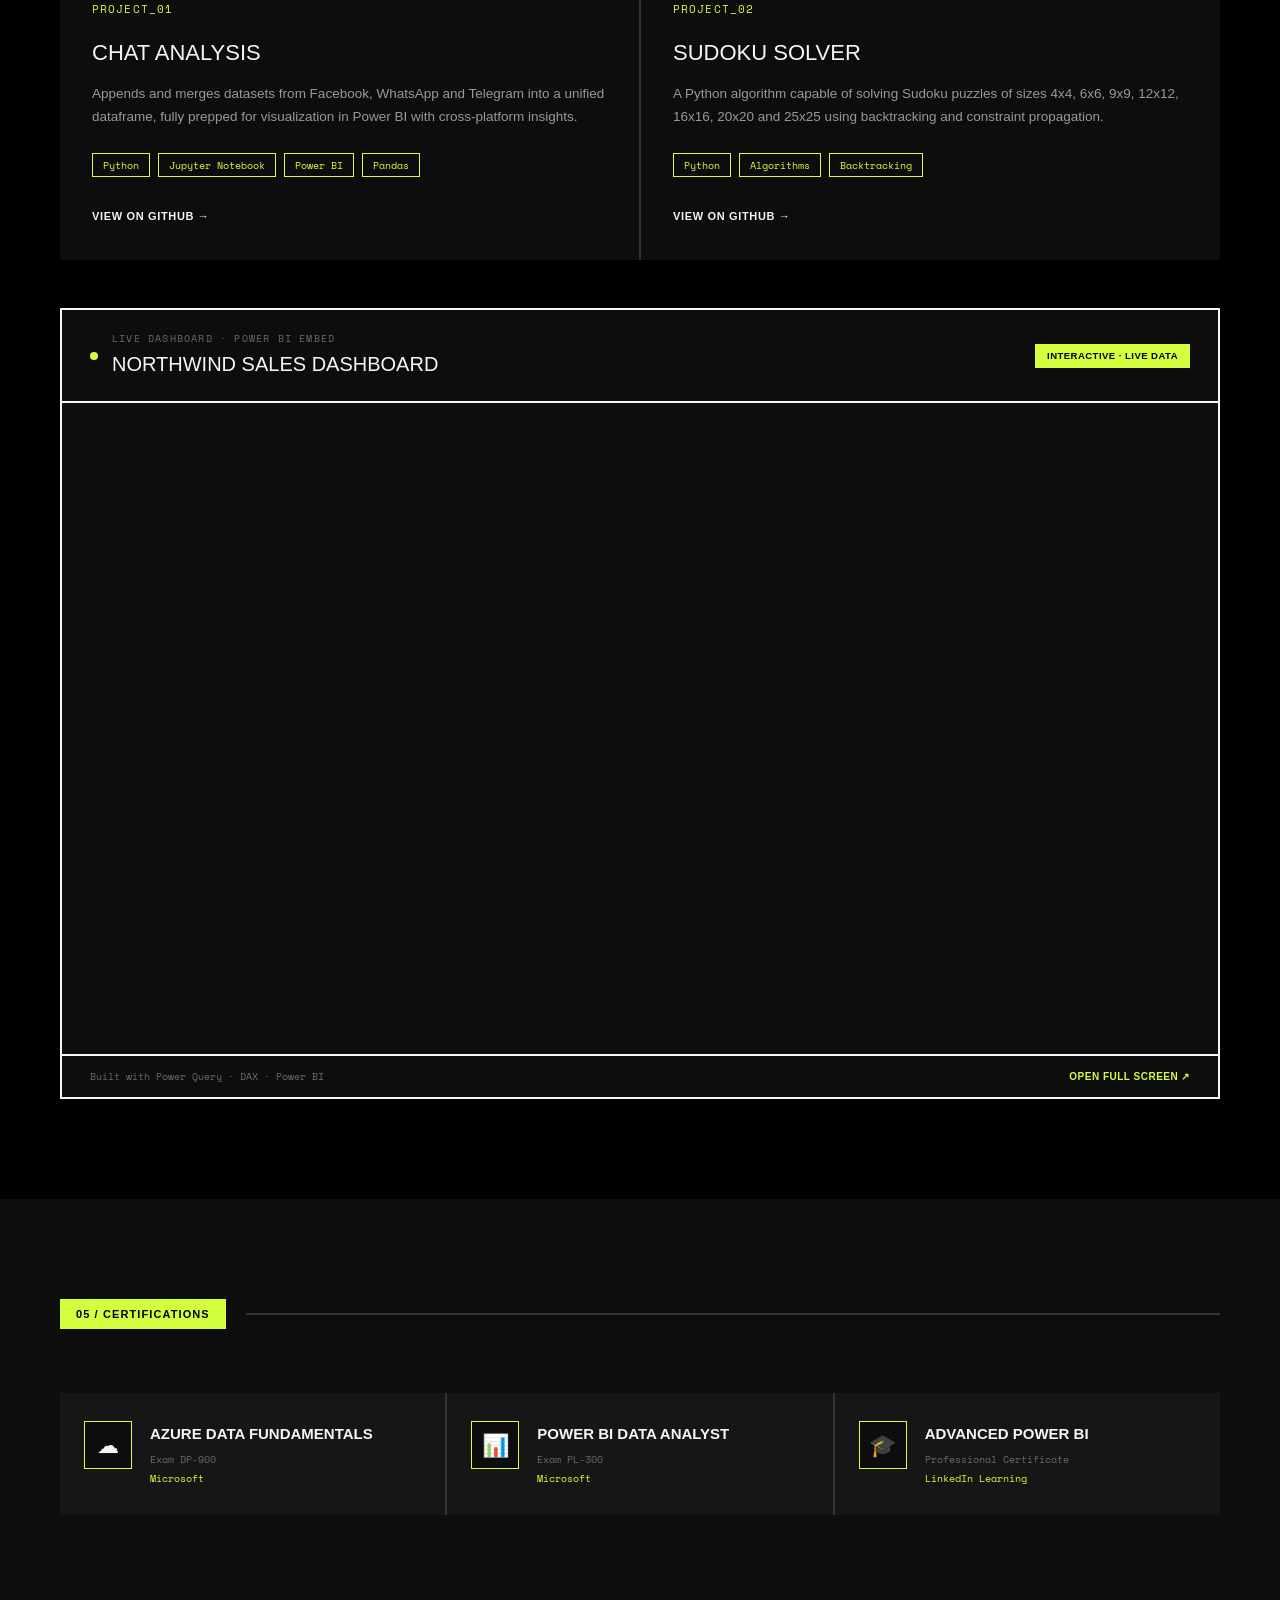
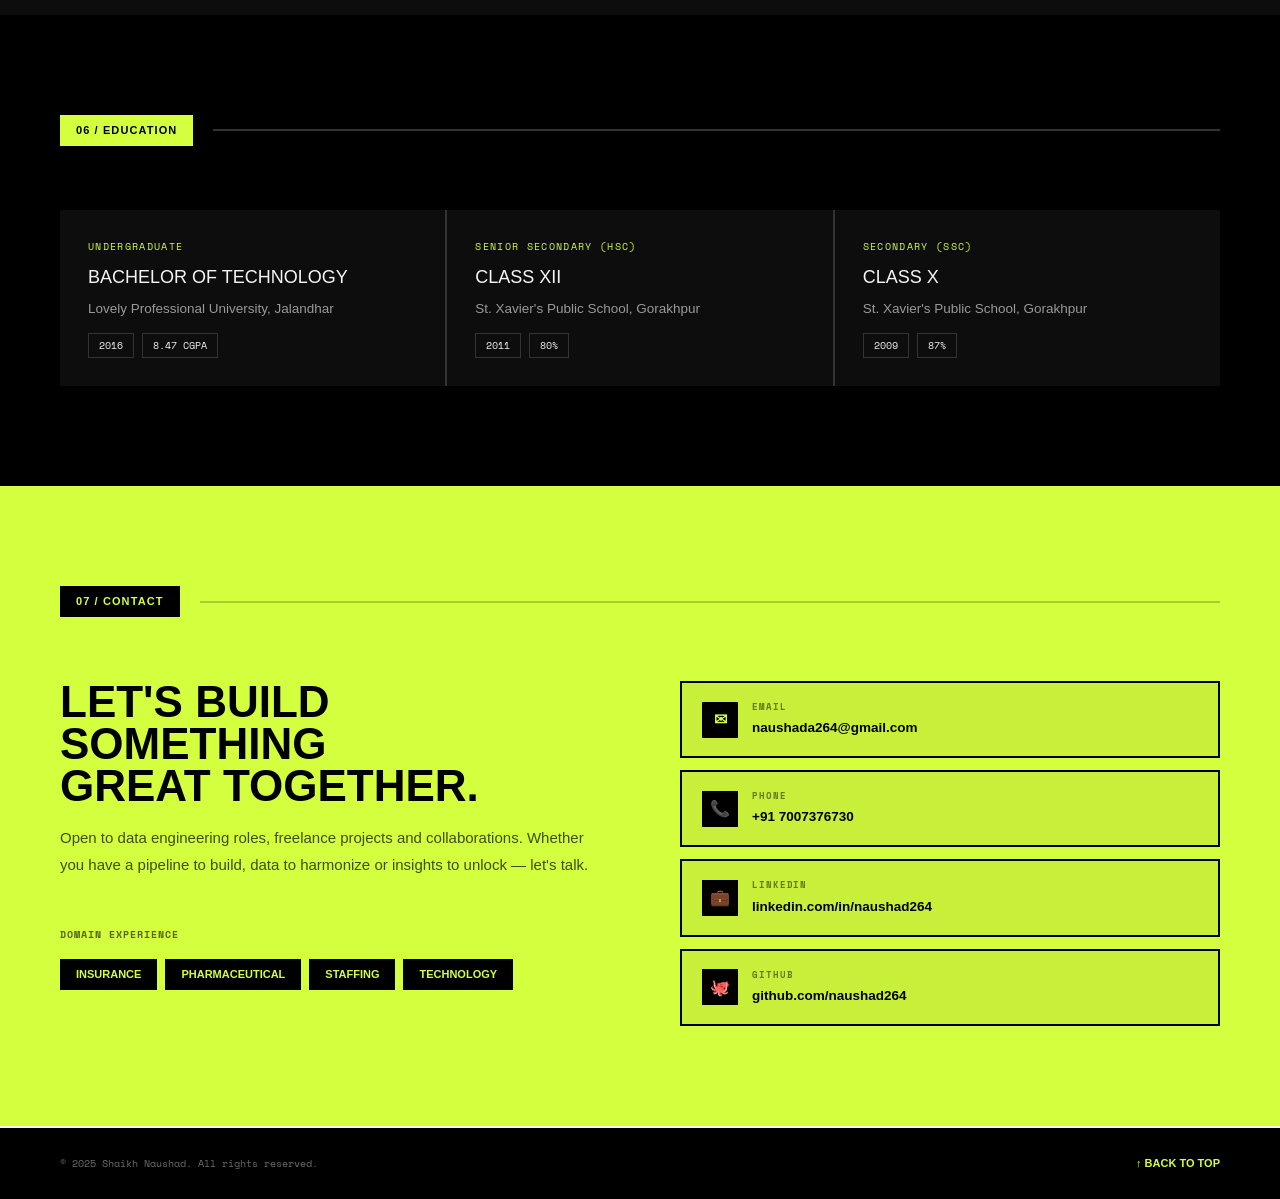
==== commit 7b5cbb07: "Change stylesheet link from theme-jaxon to theme-arik-bold" ====
--- a/index.html
+++ b/index.html
@@ -4,7 +4,7 @@
   <meta charset="UTF-8"/>
   <meta name="viewport" content="width=device-width, initial-scale=1.0"/>
   <title>Shaikh Naushad — Azure Data Engineer</title>
-  <link rel="stylesheet" href="theme-jaxon-code-editor.css"/>
+  <link rel="stylesheet" href="theme-arik-bold.css"/>
 </head>
 <body>
   <div class="glow-orb glow-orb-1"></div>
--- a/theme-arik-bold.css
+++ b/theme-arik-bold.css
@@ -0,0 +1,262 @@
+/* ═══════════════════════════════════════════
+   THEME: ARIK BOLD  |  theme-arik-bold.css
+   Inspired by: "Arik" Framer template
+   Aesthetic: Bold typography, modular grid, high-contrast dark w/ lime accent
+   Fonts: Archivo Black (display) + Archivo (body)
+═══════════════════════════════════════════ */
+
+@import url('https://fonts.googleapis.com/css2?family=Archivo+Black&family=Archivo:wght@300;400;500;600;700;800&family=Space+Mono:wght@400;700&display=swap');
+
+*, *::before, *::after { box-sizing: border-box; margin: 0; padding: 0; }
+
+:root {
+  --bg:       #000000;
+  --bg2:      #0d0d0d;
+  --bg3:      #161616;
+  --bg4:      #1f1f1f;
+  --lime:     #d4ff3f;
+  --lime-dim: #9fbf30;
+  --white:    #f5f5f5;
+  --muted:    #6b6b6b;
+  --faint:    #333333;
+  --border:   rgba(212,255,63,0.18);
+  --border2:  rgba(255,255,255,0.08);
+  --radius:   0px;
+}
+
+html { scroll-behavior: smooth; }
+
+body {
+  background: var(--bg);
+  color: var(--white);
+  font-family: 'Archivo', sans-serif;
+  font-size: 16px;
+  line-height: 1.7;
+  overflow-x: hidden;
+}
+
+body::before {
+  content: '';
+  position: fixed; inset: 0;
+  background-image:
+    linear-gradient(rgba(255,255,255,0.025) 1px, transparent 1px),
+    linear-gradient(90deg, rgba(255,255,255,0.025) 1px, transparent 1px);
+  background-size: 64px 64px;
+  pointer-events: none;
+  z-index: 0;
+}
+
+::-webkit-scrollbar { width: 8px; }
+::-webkit-scrollbar-track { background: var(--bg2); }
+::-webkit-scrollbar-thumb { background: var(--lime-dim); }
+
+.glow-orb { display: none; }
+
+/* NAV */
+nav {
+  position: fixed; top: 0; left: 0; right: 0; z-index: 999;
+  display: flex; align-items: center; justify-content: space-between;
+  padding: 22px 60px;
+  background: rgba(0,0,0,0.9);
+  border-bottom: 2px solid var(--white);
+  transition: padding 0.3s;
+}
+.nav-logo { font-family: 'Archivo Black', sans-serif; font-size: 16px; color: var(--white); text-transform: uppercase; letter-spacing: -0.01em; }
+.nav-logo span { color: var(--lime); }
+.nav-links { display: flex; gap: 30px; list-style: none; }
+.nav-links a { font-family: 'Archivo', sans-serif; font-size: 12px; font-weight: 700; letter-spacing: 0.05em; text-transform: uppercase; color: var(--muted); text-decoration: none; transition: color 0.15s; }
+.nav-links a:hover { color: var(--lime); }
+.nav-cta { font-family: 'Archivo', sans-serif; font-size: 12px; font-weight: 800; letter-spacing: 0.02em; text-transform: uppercase; color: var(--bg); background: var(--lime); border: none; padding: 10px 22px; text-decoration: none; transition: background 0.15s; }
+.nav-cta:hover { background: var(--white); }
+
+/* HERO */
+.hero { position: relative; min-height: 100vh; display: flex; align-items: center; padding: 140px 60px 170px; z-index: 1; }
+.hero-content { max-width: 900px; }
+.hero-tag { display: inline-flex; align-items: center; gap: 10px; font-family: 'Space Mono', monospace; font-size: 11px; letter-spacing: 0.1em; text-transform: uppercase; color: var(--lime); border: 1px solid var(--lime); padding: 7px 18px; margin-bottom: 36px; animation: fadeUp 0.6s ease both; }
+.hero-tag-dot { width: 6px; height: 6px; border-radius: 50%; background: var(--lime); animation: pulse 2s infinite; }
+h1.hero-name { font-family: 'Archivo Black', sans-serif; font-size: clamp(56px, 9vw, 118px); font-weight: 400; line-height: 0.9; letter-spacing: -0.02em; text-transform: uppercase; margin-bottom: 16px; animation: fadeUp 0.7s 0.1s ease both; }
+h1.hero-name .first { color: var(--white); display: block; -webkit-text-stroke: 1.5px var(--white); }
+h1.hero-name .last { color: var(--lime); display: block; }
+.hero-role { font-family: 'Space Mono', monospace; font-size: clamp(13px, 1.6vw, 16px); color: var(--muted); margin-bottom: 32px; animation: fadeUp 0.7s 0.2s ease both; text-transform: uppercase; letter-spacing: 0.06em; }
+.hero-role .highlight { color: var(--white); font-weight: 700; }
+.hero-desc { font-size: 17px; font-weight: 300; color: #bbb; max-width: 600px; line-height: 1.85; margin-bottom: 52px; animation: fadeUp 0.7s 0.3s ease both; }
+.hero-actions { display: flex; gap: 14px; flex-wrap: wrap; animation: fadeUp 0.7s 0.4s ease both; }
+.btn-primary { font-family: 'Archivo', sans-serif; font-size: 13px; font-weight: 800; letter-spacing: 0.03em; text-transform: uppercase; color: var(--bg); background: var(--lime); border: 2px solid var(--lime); padding: 16px 36px; text-decoration: none; transition: background 0.15s, transform 0.15s; display: inline-block; }
+.btn-primary:hover { background: var(--white); border-color: var(--white); transform: translate(-2px, -2px); }
+.btn-ghost { font-family: 'Archivo', sans-serif; font-size: 13px; font-weight: 700; letter-spacing: 0.03em; text-transform: uppercase; color: var(--white); background: transparent; border: 2px solid var(--white); padding: 16px 36px; text-decoration: none; transition: border-color 0.15s, color 0.15s, transform 0.15s; display: inline-block; }
+.btn-ghost:hover { border-color: var(--lime); color: var(--lime); transform: translate(-2px, -2px); }
+
+.hero-pipeline { display: none; }
+
+/* HERO STATS */
+.hero-stats { position: absolute; bottom: 0; left: 0; right: 0; display: flex; border-top: 2px solid var(--white); z-index: 1; animation: fadeUp 0.8s 0.5s ease both; }
+.hero-stat { flex: 1; padding: 30px 40px; border-right: 2px solid var(--white); }
+.hero-stat:last-child { border-right: none; }
+.hero-stat-num { font-family: 'Archivo Black', sans-serif; font-size: 44px; color: var(--lime); line-height: 1; margin-bottom: 6px; }
+.hero-stat-label { font-family: 'Space Mono', monospace; font-size: 9.5px; letter-spacing: 0.1em; text-transform: uppercase; color: var(--muted); }
+
+/* SECTIONS */
+section { position: relative; z-index: 1; padding: 100px 60px; }
+.section-header { display: flex; align-items: center; gap: 20px; margin-bottom: 64px; }
+.section-tag { font-family: 'Archivo', sans-serif; font-size: 11px; font-weight: 800; letter-spacing: 0.1em; text-transform: uppercase; color: var(--bg); background: var(--lime); padding: 6px 16px; white-space: nowrap; }
+.section-line { flex: 1; height: 2px; background: var(--faint); }
+
+/* ABOUT */
+#about { background: var(--bg2); }
+.about-grid { display: grid; grid-template-columns: 1fr 1fr; gap: 80px; align-items: start; }
+.about-text p { font-size: 16px; font-weight: 300; color: #bbb; margin-bottom: 20px; line-height: 1.85; }
+.about-text p strong { color: var(--white); font-weight: 800; }
+.about-quote { margin-top: 36px; padding: 24px 28px; border: 2px solid var(--lime); }
+.about-quote p { font-family: 'Archivo', sans-serif; font-weight: 700; font-size: 16px; color: var(--lime); margin-bottom: 0; text-transform: uppercase; letter-spacing: 0.01em; }
+.about-info { display: flex; flex-direction: column; gap: 12px; }
+.info-card { background: var(--bg3); border: 1px solid var(--border2); padding: 18px 22px; display: flex; align-items: flex-start; gap: 16px; transition: border-color 0.15s; }
+.info-card:hover { border-color: var(--lime); }
+.info-card-icon { width: 36px; height: 36px; background: var(--bg4); border: 1px solid var(--border2); display: flex; align-items: center; justify-content: center; font-size: 16px; flex-shrink: 0; }
+.info-card-text h4 { font-family: 'Space Mono', monospace; font-size: 9.5px; letter-spacing: 0.12em; text-transform: uppercase; color: var(--muted); margin-bottom: 4px; }
+.info-card-text p { font-size: 14px; color: var(--white); font-weight: 500; }
+
+/* SKILLS */
+#skills { background: var(--bg); }
+.skills-layout { display: grid; grid-template-columns: 1fr 1fr; gap: 60px; }
+.skills-group h3 { font-family: 'Archivo', sans-serif; font-size: 13px; font-weight: 800; letter-spacing: 0.08em; text-transform: uppercase; color: var(--lime); margin-bottom: 24px; padding-bottom: 12px; border-bottom: 2px solid var(--faint); }
+.skill-bar-wrap { margin-bottom: 20px; }
+.skill-bar-top { display: flex; justify-content: space-between; align-items: center; margin-bottom: 8px; }
+.skill-name { font-size: 14px; font-weight: 600; color: var(--white); }
+.skill-pct { font-family: 'Space Mono', monospace; font-size: 11px; color: var(--lime); }
+.skill-track { height: 6px; background: var(--bg3); overflow: hidden; }
+.skill-fill { height: 100%; background: var(--lime); width: 0; transition: width 1.2s cubic-bezier(.4,0,.2,1); }
+.tag-cloud { display: flex; flex-wrap: wrap; gap: 8px; margin-top: 32px; }
+.tag { font-family: 'Space Mono', monospace; font-size: 10.5px; color: var(--muted); background: var(--bg3); border: 1px solid var(--border2); padding: 6px 14px; transition: border-color 0.15s, color 0.15s; }
+.tag:hover { border-color: var(--lime); color: var(--lime); }
+.tag.accent { color: var(--bg); background: var(--lime); border-color: var(--lime); font-weight: 700; }
+
+/* EXPERIENCE */
+#experience { background: var(--bg2); }
+.timeline { position: relative; padding-left: 32px; }
+.timeline::before { content: ''; position: absolute; left: 0; top: 8px; bottom: 8px; width: 2px; background: var(--lime); }
+.timeline-item { position: relative; margin-bottom: 56px; }
+.timeline-item:last-child { margin-bottom: 0; }
+.timeline-dot { position: absolute; left: -39px; top: 6px; width: 14px; height: 14px; background: var(--bg2); border: 2px solid var(--muted); }
+.timeline-item.current .timeline-dot { border-color: var(--lime); background: var(--lime); }
+.timeline-item.current .timeline-dot::after { content: ''; position: absolute; inset: -4px; border: 1px solid var(--lime); animation: pulse 2s infinite; }
+.timeline-card { background: var(--bg3); border: 1px solid var(--border2); padding: 28px 32px; transition: border-color 0.15s; }
+.timeline-card:hover { border-color: var(--lime); }
+.timeline-meta { display: flex; flex-wrap: wrap; align-items: center; gap: 10px; margin-bottom: 8px; }
+.timeline-period { font-family: 'Space Mono', monospace; font-size: 10px; letter-spacing: 0.08em; color: var(--bg); background: var(--lime); padding: 3px 10px; font-weight: 700; }
+.timeline-domain { font-family: 'Space Mono', monospace; font-size: 10px; letter-spacing: 0.08em; color: var(--white); border: 1px solid var(--faint); padding: 3px 10px; }
+.timeline-role { font-family: 'Archivo Black', sans-serif; font-size: 22px; font-weight: 400; color: var(--white); margin-bottom: 4px; text-transform: uppercase; }
+.timeline-company { font-family: 'Space Mono', monospace; font-size: 11.5px; color: var(--muted); margin-bottom: 20px; }
+.timeline-company span { color: var(--lime); }
+.timeline-points { list-style: none; padding: 0; }
+.timeline-points li {
+  font-size: 14px;
+  font-weight: 300;
+  color: #bbb;
+  padding: 6px 0 6px 22px;
+  position: relative;
+  line-height: 1.7;
+}
+.timeline-points li::before {
+  content: '\25A0';
+  position: absolute;
+  left: 0;
+  top: 8px;
+  color: var(--lime);
+  font-size: 8px;
+}
+
+/* PROJECTS */
+#projects { background: var(--bg); }
+.projects-grid { display: grid; grid-template-columns: repeat(auto-fit, minmax(320px, 1fr)); gap: 2px; margin-bottom: 48px; background: var(--faint); }
+.project-card { background: var(--bg2); border: none; padding: 32px; position: relative; overflow: hidden; transition: background 0.2s; }
+.project-card:hover { background: var(--bg3); }
+.project-num { font-family: 'Space Mono', monospace; font-size: 11px; color: var(--lime); letter-spacing: 0.1em; margin-bottom: 16px; }
+.project-title { font-family: 'Archivo Black', sans-serif; font-size: 22px; color: var(--white); margin-bottom: 10px; text-transform: uppercase; }
+.project-desc { font-size: 13.5px; font-weight: 300; color: #999; line-height: 1.75; margin-bottom: 24px; }
+.project-tech { display: flex; flex-wrap: wrap; gap: 8px; margin-bottom: 24px; }
+.project-tech span { font-family: 'Space Mono', monospace; font-size: 9.5px; color: var(--lime); border: 1px solid var(--lime); padding: 3px 10px; }
+.project-link { font-family: 'Archivo', sans-serif; font-size: 11px; font-weight: 800; letter-spacing: 0.06em; text-transform: uppercase; color: var(--white); text-decoration: none; transition: color 0.15s; }
+.project-link:hover { color: var(--lime); }
+
+/* POWER BI */
+.powerbi-wrap { background: var(--bg2); border: 2px solid var(--white); overflow: hidden; }
+.powerbi-header { display: flex; align-items: center; justify-content: space-between; padding: 20px 28px; border-bottom: 2px solid var(--white); flex-wrap: wrap; gap: 12px; }
+.powerbi-header-left { display: flex; align-items: center; gap: 14px; }
+.powerbi-dot { width: 8px; height: 8px; border-radius: 50%; background: var(--lime); animation: pulse 2s infinite; }
+.powerbi-label { font-family: 'Space Mono', monospace; font-size: 10px; letter-spacing: 0.12em; text-transform: uppercase; color: var(--muted); }
+.powerbi-title { font-family: 'Archivo Black', sans-serif; font-size: 20px; color: var(--white); text-transform: uppercase; }
+.powerbi-badge { font-family: 'Archivo', sans-serif; font-size: 9.5px; font-weight: 800; letter-spacing: 0.05em; text-transform: uppercase; color: var(--bg); background: var(--lime); padding: 4px 12px; }
+.powerbi-frame-wrap { position: relative; width: 100%; padding-bottom: 56.25%; height: 0; overflow: hidden; }
+.powerbi-frame-wrap iframe { position: absolute; top: 0; left: 0; width: 100%; height: 100%; border: none; display: block; }
+.powerbi-footer { padding: 12px 28px; border-top: 2px solid var(--white); display: flex; align-items: center; justify-content: space-between; flex-wrap: wrap; gap: 8px; }
+.powerbi-footer p { font-family: 'Space Mono', monospace; font-size: 9.5px; color: var(--muted); }
+.powerbi-fullscreen { font-family: 'Archivo', sans-serif; font-size: 10px; font-weight: 700; letter-spacing: 0.05em; text-transform: uppercase; color: var(--lime); text-decoration: none; transition: color 0.15s; }
+.powerbi-fullscreen:hover { color: var(--white); }
+
+/* CERTS */
+#certifications { background: var(--bg2); }
+.certs-grid { display: grid; grid-template-columns: repeat(auto-fit, minmax(260px, 1fr)); gap: 2px; background: var(--faint); }
+.cert-card { background: var(--bg3); border: none; padding: 28px 24px; display: flex; align-items: flex-start; gap: 18px; transition: background 0.15s; }
+.cert-card:hover { background: var(--bg4); }
+.cert-badge { width: 48px; height: 48px; background: var(--bg2); border: 1px solid var(--lime); display: flex; align-items: center; justify-content: center; font-size: 22px; flex-shrink: 0; }
+.cert-info h4 { font-family: 'Archivo', sans-serif; font-size: 15px; font-weight: 800; color: var(--white); margin-bottom: 4px; text-transform: uppercase; }
+.cert-info p { font-family: 'Space Mono', monospace; font-size: 10px; color: var(--muted); }
+.cert-info .cert-issuer { color: var(--lime); margin-top: 2px; }
+
+/* EDUCATION */
+#education { background: var(--bg); }
+.edu-grid { display: grid; grid-template-columns: repeat(auto-fit, minmax(300px, 1fr)); gap: 2px; background: var(--faint); }
+.edu-card { background: var(--bg2); border: none; padding: 28px; transition: background 0.15s; }
+.edu-card:hover { background: var(--bg3); }
+.edu-type { font-family: 'Space Mono', monospace; font-size: 9.5px; letter-spacing: 0.14em; text-transform: uppercase; color: var(--lime); margin-bottom: 8px; }
+.edu-degree { font-family: 'Archivo Black', sans-serif; font-size: 18px; color: var(--white); margin-bottom: 6px; text-transform: uppercase; }
+.edu-school { font-size: 13.5px; color: #999; margin-bottom: 12px; }
+.edu-meta { display: flex; gap: 8px; flex-wrap: wrap; }
+.edu-badge { font-family: 'Space Mono', monospace; font-size: 10px; color: var(--white); border: 1px solid var(--faint); padding: 3px 10px; }
+
+/* CONTACT */
+#contact { background: var(--lime); color: var(--bg); }
+.contact-inner { display: grid; grid-template-columns: 1fr 1fr; gap: 80px; align-items: start; }
+#contact .section-tag { background: var(--bg); color: var(--lime); }
+#contact .section-line { background: rgba(0,0,0,0.2); }
+.contact-text h3 { font-family: 'Archivo Black', sans-serif; font-size: 44px; color: var(--bg); margin-bottom: 18px; line-height: 0.95; text-transform: uppercase; }
+.contact-text p { font-size: 15px; font-weight: 500; color: rgba(0,0,0,0.7); line-height: 1.8; margin-bottom: 36px; }
+.contact-links { display: flex; flex-direction: column; gap: 12px; }
+.contact-link { display: flex; align-items: center; gap: 14px; text-decoration: none; color: var(--bg); font-size: 14px; font-weight: 600; padding: 16px 20px; background: rgba(0,0,0,0.06); border: 2px solid var(--bg); transition: background 0.15s, transform 0.15s; }
+.contact-link:hover { background: var(--bg); color: var(--lime); transform: translateX(4px); }
+.contact-link-icon { width: 36px; height: 36px; background: var(--bg); color: var(--lime); display: flex; align-items: center; justify-content: center; font-size: 16px; flex-shrink: 0; }
+.contact-link-body h4 { font-family: 'Space Mono', monospace; font-size: 9px; letter-spacing: 0.1em; text-transform: uppercase; color: rgba(0,0,0,0.5); margin-bottom: 2px; }
+.contact-link-body span { color: var(--bg); font-size: 13.5px; font-weight: 700; }
+.contact-domains { margin-top: 48px; }
+.contact-domains h4 { font-family: 'Space Mono', monospace; font-size: 10px; letter-spacing: 0.1em; text-transform: uppercase; color: rgba(0,0,0,0.6); margin-bottom: 16px; }
+.domain-tags { display: flex; flex-wrap: wrap; gap: 8px; }
+.domain-tag { font-family: 'Archivo', sans-serif; font-size: 11px; font-weight: 700; text-transform: uppercase; color: var(--lime); background: var(--bg); padding: 6px 16px; }
+
+/* FOOTER */
+footer { position: relative; z-index: 1; background: var(--bg); border-top: 2px solid var(--white); padding: 26px 60px; display: flex; justify-content: space-between; align-items: center; flex-wrap: wrap; gap: 16px; }
+.footer-copy { font-family: 'Space Mono', monospace; font-size: 10px; color: var(--muted); }
+.footer-back { font-family: 'Archivo', sans-serif; font-size: 11px; font-weight: 700; text-transform: uppercase; color: var(--lime); text-decoration: none; transition: color 0.15s; }
+.footer-back:hover { color: var(--white); }
+
+/* ANIMATIONS */
+@keyframes fadeUp { from { opacity: 0; transform: translateY(24px); } to { opacity: 1; transform: translateY(0); } }
+@keyframes fadeIn { from { opacity: 0; } to { opacity: 1; } }
+@keyframes pulse { 0%, 100% { opacity: 1; transform: scale(1); } 50% { opacity: 0.3; transform: scale(1.15); } }
+
+.reveal { opacity: 0; transform: translateY(24px); transition: opacity 0.6s ease, transform 0.6s ease; }
+.reveal.visible { opacity: 1; transform: none; }
+
+/* RESPONSIVE */
+@media (max-width: 900px) {
+  nav { padding: 16px 24px; }
+  .nav-links { display: none; }
+  section { padding: 70px 24px; }
+  .hero { padding: 110px 24px 170px; }
+  .hero-stats { flex-wrap: wrap; }
+  .hero-stat { min-width: 50%; border-right: none; border-bottom: 2px solid var(--white); }
+  .hero-stat-num { font-size: 30px; }
+  .about-grid { grid-template-columns: 1fr; gap: 40px; }
+  .skills-layout { grid-template-columns: 1fr; }
+  .contact-inner { grid-template-columns: 1fr; gap: 40px; }
+  footer { padding: 20px 24px; }
+}
